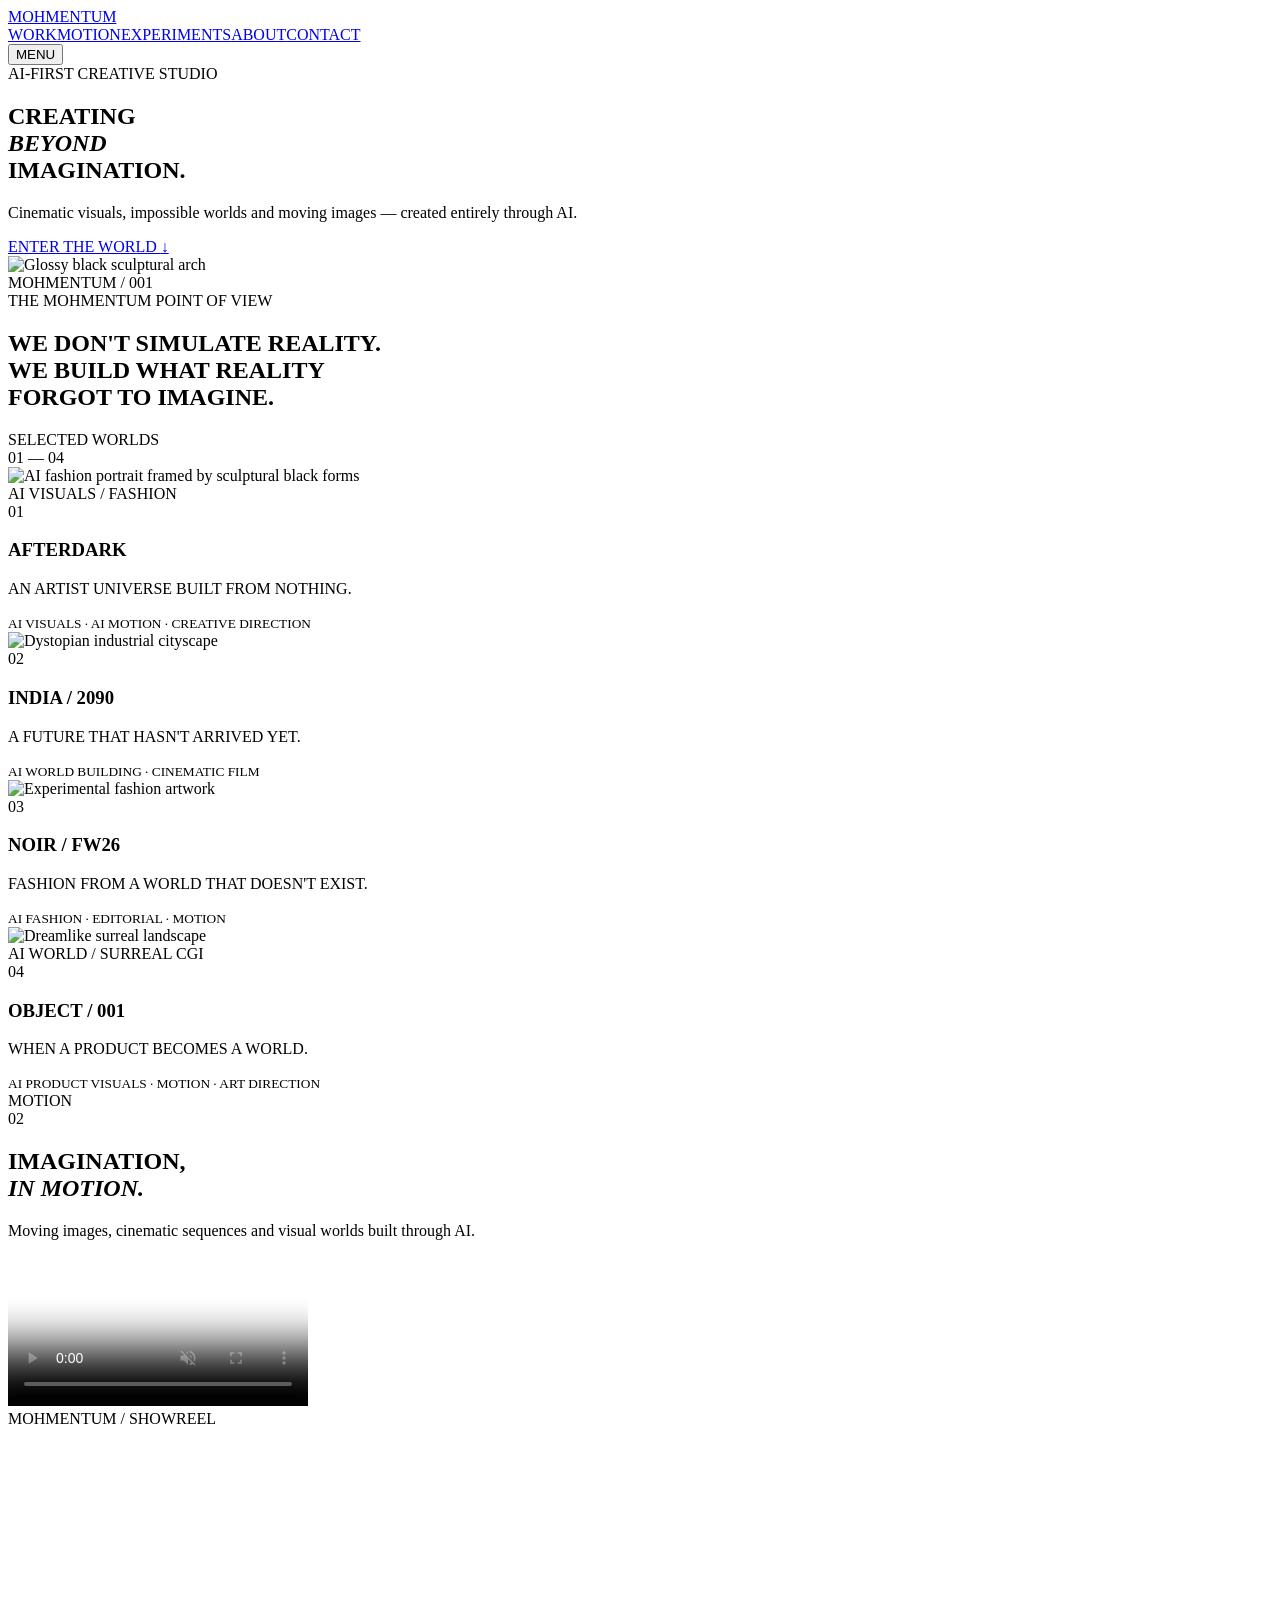
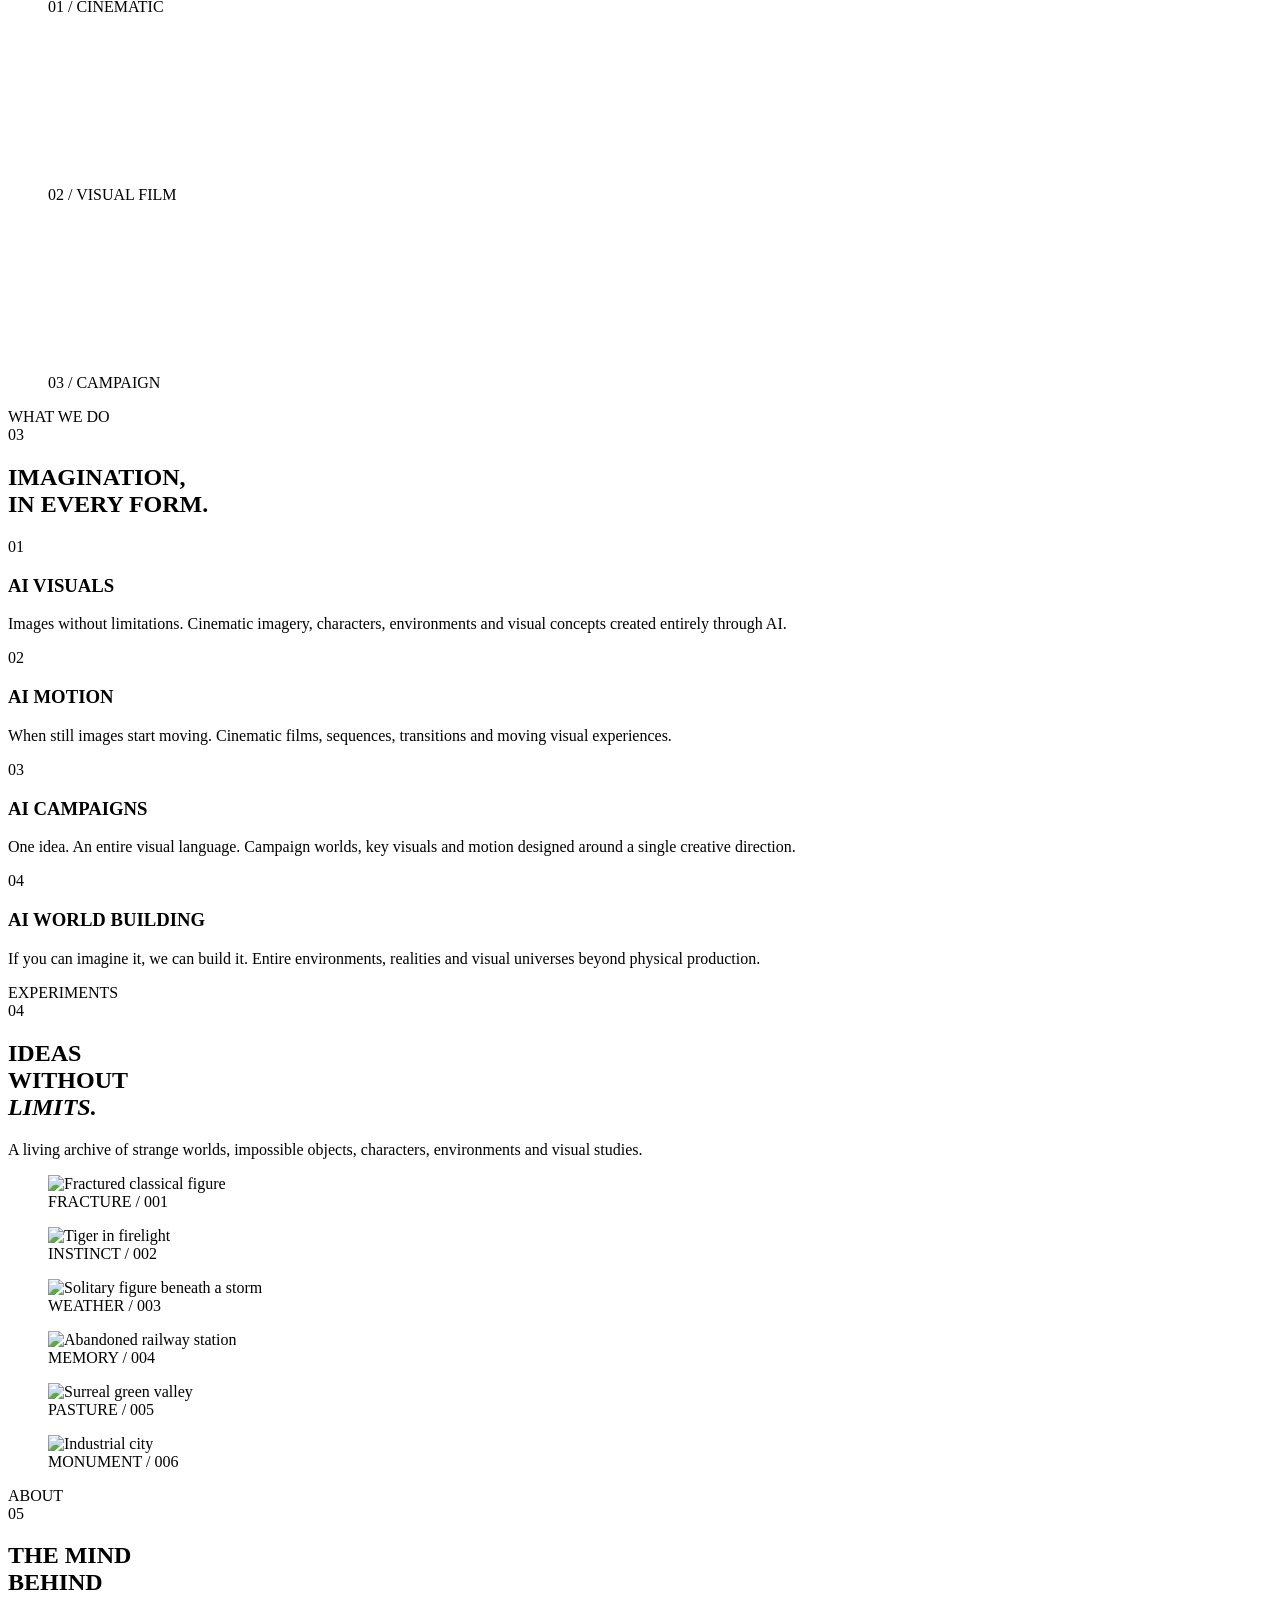
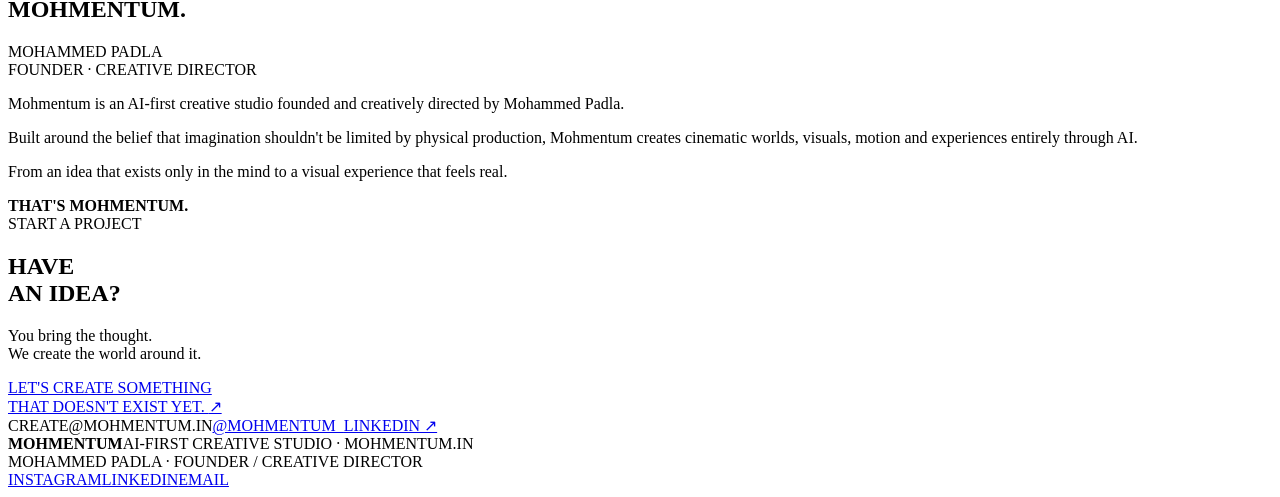
==== index.html @ 9235893b "Add files via upload" ====
<!doctype html><html lang="en"><head><meta charset="utf-8"><meta name="viewport" content="width=device-width,initial-scale=1"><meta name="description" content="MOHMENTUM — AI-first creative studio founded and creatively directed by Mohammed Padla. Creating beyond imagination through AI visuals, motion and creative direction."><meta name="theme-color" content="#070707"><meta property="og:title" content="MOHMENTUM — Creating Beyond Imagination"><meta property="og:description" content="AI visuals, AI motion and creative direction by Mohammed Padla."><meta property="og:type" content="website"><meta property="og:url" content="https://mohmentum.in/"><title>MOHMENTUM — Creating Beyond Imagination</title><link rel="stylesheet" href="assets/styles.css"></head><body>
<div class="grain"></div><header class="header"><a class="logo" href="#top">MOHMENTUM</a><nav><a href="#work">WORK</a><a href="#motion">MOTION</a><a href="#experiments">EXPERIMENTS</a><a href="#about">ABOUT</a><a href="#contact">CONTACT</a></nav><button class="menu">MENU</button></header>
<main id="top">
<section class="hero"><div class="hero-copy"><div class="eyebrow">AI-FIRST CREATIVE STUDIO</div><h1>CREATING<br><em>BEYOND</em><br>IMAGINATION.</h1><p>Cinematic visuals, impossible worlds and moving images — created entirely through AI.</p><a class="enter" href="#work">ENTER THE WORLD <span>↓</span></a></div><div class="hero-art"><img src="assets/images/hero-arch.webp" alt="Glossy black sculptural arch"><div class="hero-caption">MOHMENTUM / 001</div></div></section>
<section class="section manifesto"><div class="rule"></div><div class="eyebrow">THE MOHMENTUM POINT OF VIEW</div><h2>WE DON'T SIMULATE REALITY.<br>WE BUILD WHAT REALITY<br>FORGOT TO IMAGINE.</h2></section>
<section class="section" id="work"><div class="section-top"><div class="eyebrow">SELECTED WORLDS</div><div>01 — 04</div></div>
<article class="feature"><div class="feature-media"><img src="assets/images/afterdark-model.webp" alt="AI fashion portrait framed by sculptural black forms" loading="lazy"><div class="media-tag">AI VISUALS / FASHION</div></div><div class="meta"><div class="number">01</div><div><h3>AFTERDARK</h3><p>AN ARTIST UNIVERSE BUILT FROM NOTHING.</p><small>AI VISUALS · AI MOTION · CREATIVE DIRECTION</small></div></div></article>
<article class="split"><div class="split-media tall"><img src="assets/images/india-industrial.webp" alt="Dystopian industrial cityscape" loading="lazy"></div><div class="split-copy"><div class="number">02</div><h3>INDIA / 2090</h3><p>A FUTURE THAT HASN'T ARRIVED YET.</p><small>AI WORLD BUILDING · CINEMATIC FILM</small></div></article>
<article class="split flip"><div class="split-media"><img src="assets/images/noir-fashion.webp" alt="Experimental fashion artwork" loading="lazy"></div><div class="split-copy"><div class="number">03</div><h3>NOIR / FW26</h3><p>FASHION FROM A WORLD THAT DOESN'T EXIST.</p><small>AI FASHION · EDITORIAL · MOTION</small></div></article>
<article class="feature compact"><div class="feature-media"><img src="assets/images/desert-pink.webp" alt="Dreamlike surreal landscape" loading="lazy"><div class="media-tag">AI WORLD / SURREAL CGI</div></div><div class="meta"><div class="number">04</div><div><h3>OBJECT / 001</h3><p>WHEN A PRODUCT BECOMES A WORLD.</p><small>AI PRODUCT VISUALS · MOTION · ART DIRECTION</small></div></div></article></section>
<section class="section motion" id="motion"><div class="section-top"><div class="eyebrow">MOTION</div><div>02</div></div><div class="motion-head"><h2>IMAGINATION,<br><em>IN MOTION.</em></h2><p>Moving images, cinematic sequences and visual worlds built through AI.</p></div><div class="reel"><video controls muted playsinline poster="assets/images/afterdark-eye.webp"><source src="assets/videos/showreel.mp4" type="video/mp4"></video><div class="reel-label">MOHMENTUM / SHOWREEL</div></div><div class="motion-grid"><figure><video muted loop playsinline autoplay preload="metadata"><source src="assets/videos/motion-01.mp4" type="video/mp4"></video><figcaption>01 / CINEMATIC</figcaption></figure><figure><video muted loop playsinline autoplay preload="metadata"><source src="assets/videos/motion-02.mp4" type="video/mp4"></video><figcaption>02 / VISUAL FILM</figcaption></figure><figure class="wide"><video muted loop playsinline autoplay preload="metadata"><source src="assets/videos/motion-03.mp4" type="video/mp4"></video><figcaption>03 / CAMPAIGN</figcaption></figure></div></section>
<section class="section services"><div class="section-top"><div class="eyebrow">WHAT WE DO</div><div>03</div></div><h2>IMAGINATION,<br>IN EVERY FORM.</h2><div class="service-list"><div class="service"><span>01</span><h3>AI VISUALS</h3><p>Images without limitations. Cinematic imagery, characters, environments and visual concepts created entirely through AI.</p></div><div class="service"><span>02</span><h3>AI MOTION</h3><p>When still images start moving. Cinematic films, sequences, transitions and moving visual experiences.</p></div><div class="service"><span>03</span><h3>AI CAMPAIGNS</h3><p>One idea. An entire visual language. Campaign worlds, key visuals and motion designed around a single creative direction.</p></div><div class="service"><span>04</span><h3>AI WORLD BUILDING</h3><p>If you can imagine it, we can build it. Entire environments, realities and visual universes beyond physical production.</p></div></div></section>
<section class="section experiments" id="experiments"><div class="section-top"><div class="eyebrow">EXPERIMENTS</div><div>04</div></div><div class="exp-head"><h2>IDEAS<br>WITHOUT<br><em>LIMITS.</em></h2><p>A living archive of strange worlds, impossible objects, characters, environments and visual studies.</p></div><div class="exp-grid"><figure><img src="assets/images/fracture.webp" alt="Fractured classical figure" loading="lazy"><figcaption>FRACTURE / 001</figcaption></figure><figure><img src="assets/images/tiger-fire.webp" alt="Tiger in firelight" loading="lazy"><figcaption>INSTINCT / 002</figcaption></figure><figure><img src="assets/images/storm.webp" alt="Solitary figure beneath a storm" loading="lazy"><figcaption>WEATHER / 003</figcaption></figure><figure><img src="assets/images/india-station.webp" alt="Abandoned railway station" loading="lazy"><figcaption>MEMORY / 004</figcaption></figure><figure><img src="assets/images/desert-valley.webp" alt="Surreal green valley" loading="lazy"><figcaption>PASTURE / 005</figcaption></figure><figure><img src="assets/images/india-city.webp" alt="Industrial city" loading="lazy"><figcaption>MONUMENT / 006</figcaption></figure></div></section>

<section class="section about" id="about"><div class="section-top"><div class="eyebrow">ABOUT</div><div>05</div></div><div class="about-grid"><h2>THE MIND<br>BEHIND<br>MOHMENTUM.</h2><div><div class="person">MOHAMMED PADLA<br><span>FOUNDER · CREATIVE DIRECTOR</span></div><p>Mohmentum is an AI-first creative studio founded and creatively directed by Mohammed Padla.</p><p>Built around the belief that imagination shouldn't be limited by physical production, Mohmentum creates cinematic worlds, visuals, motion and experiences entirely through AI.</p><p>From an idea that exists only in the mind to a visual experience that feels real.</p><strong>THAT'S MOHMENTUM.</strong></div></div></section>
<section class="contact" id="contact"><div class="eyebrow">START A PROJECT</div><h2>HAVE<br>AN IDEA?</h2><p>You bring the thought.<br>We create the world around it.</p><a href="mailto:create@mohmentum.in">LET'S CREATE SOMETHING<br>THAT DOESN'T EXIST YET. <span>↗</span></a><div class="contact-direct"><span>CREATE@MOHMENTUM.IN</span><a href="https://www.instagram.com/mohmentum_/" target="_blank" rel="noopener noreferrer">@MOHMENTUM_</a><a href="https://www.linkedin.com/in/mohammed-padla-38870a322/" target="_blank" rel="noopener noreferrer">LINKEDIN ↗</a></div></section>
</main><footer><div><b>MOHMENTUM</b><span>AI-FIRST CREATIVE STUDIO · MOHMENTUM.IN</span></div><div><span>MOHAMMED PADLA · FOUNDER / CREATIVE DIRECTOR</span></div><div class="links"><a href="https://www.instagram.com/mohmentum_/" target="_blank" rel="noopener noreferrer">INSTAGRAM</a><a href="https://www.linkedin.com/in/mohammed-padla-38870a322/" target="_blank" rel="noopener noreferrer">LINKEDIN</a><a href="mailto:create@mohmentum.in">EMAIL</a></div></footer><script src="assets/script.js"></script></body></html>
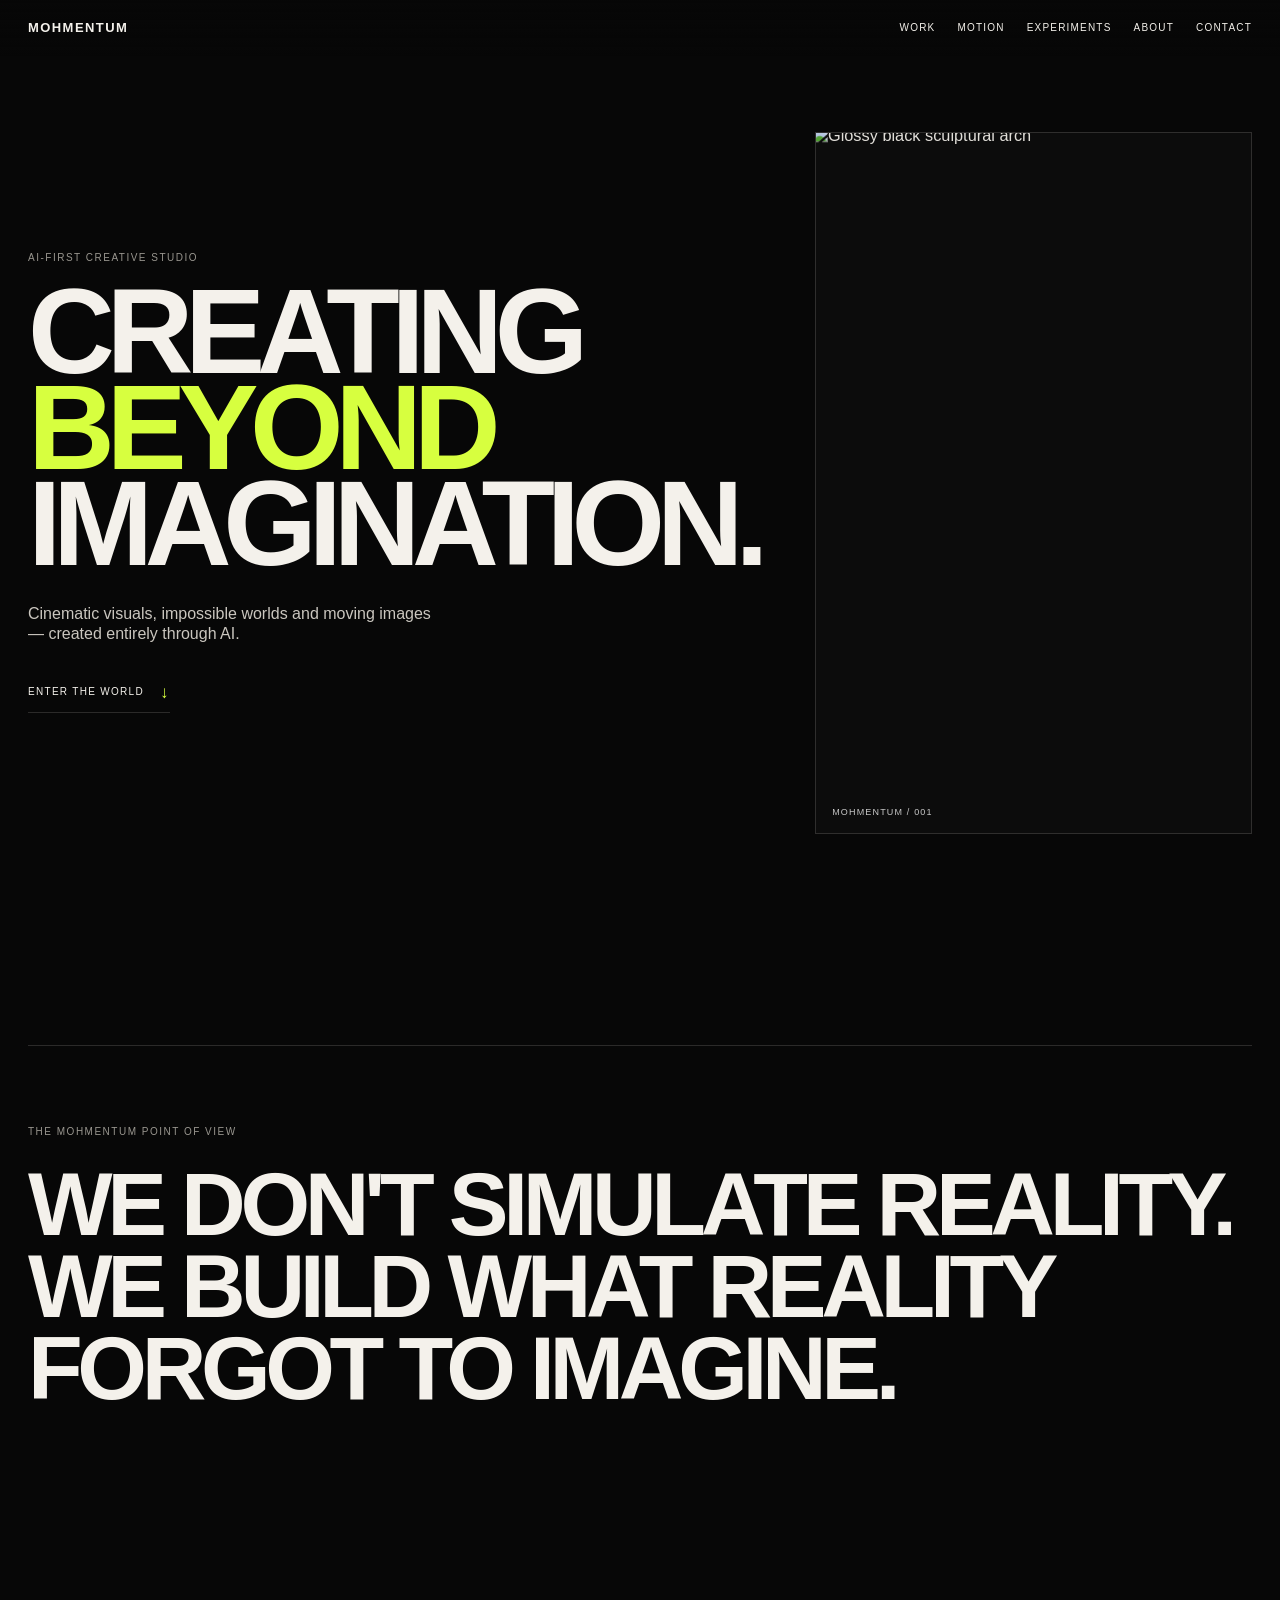
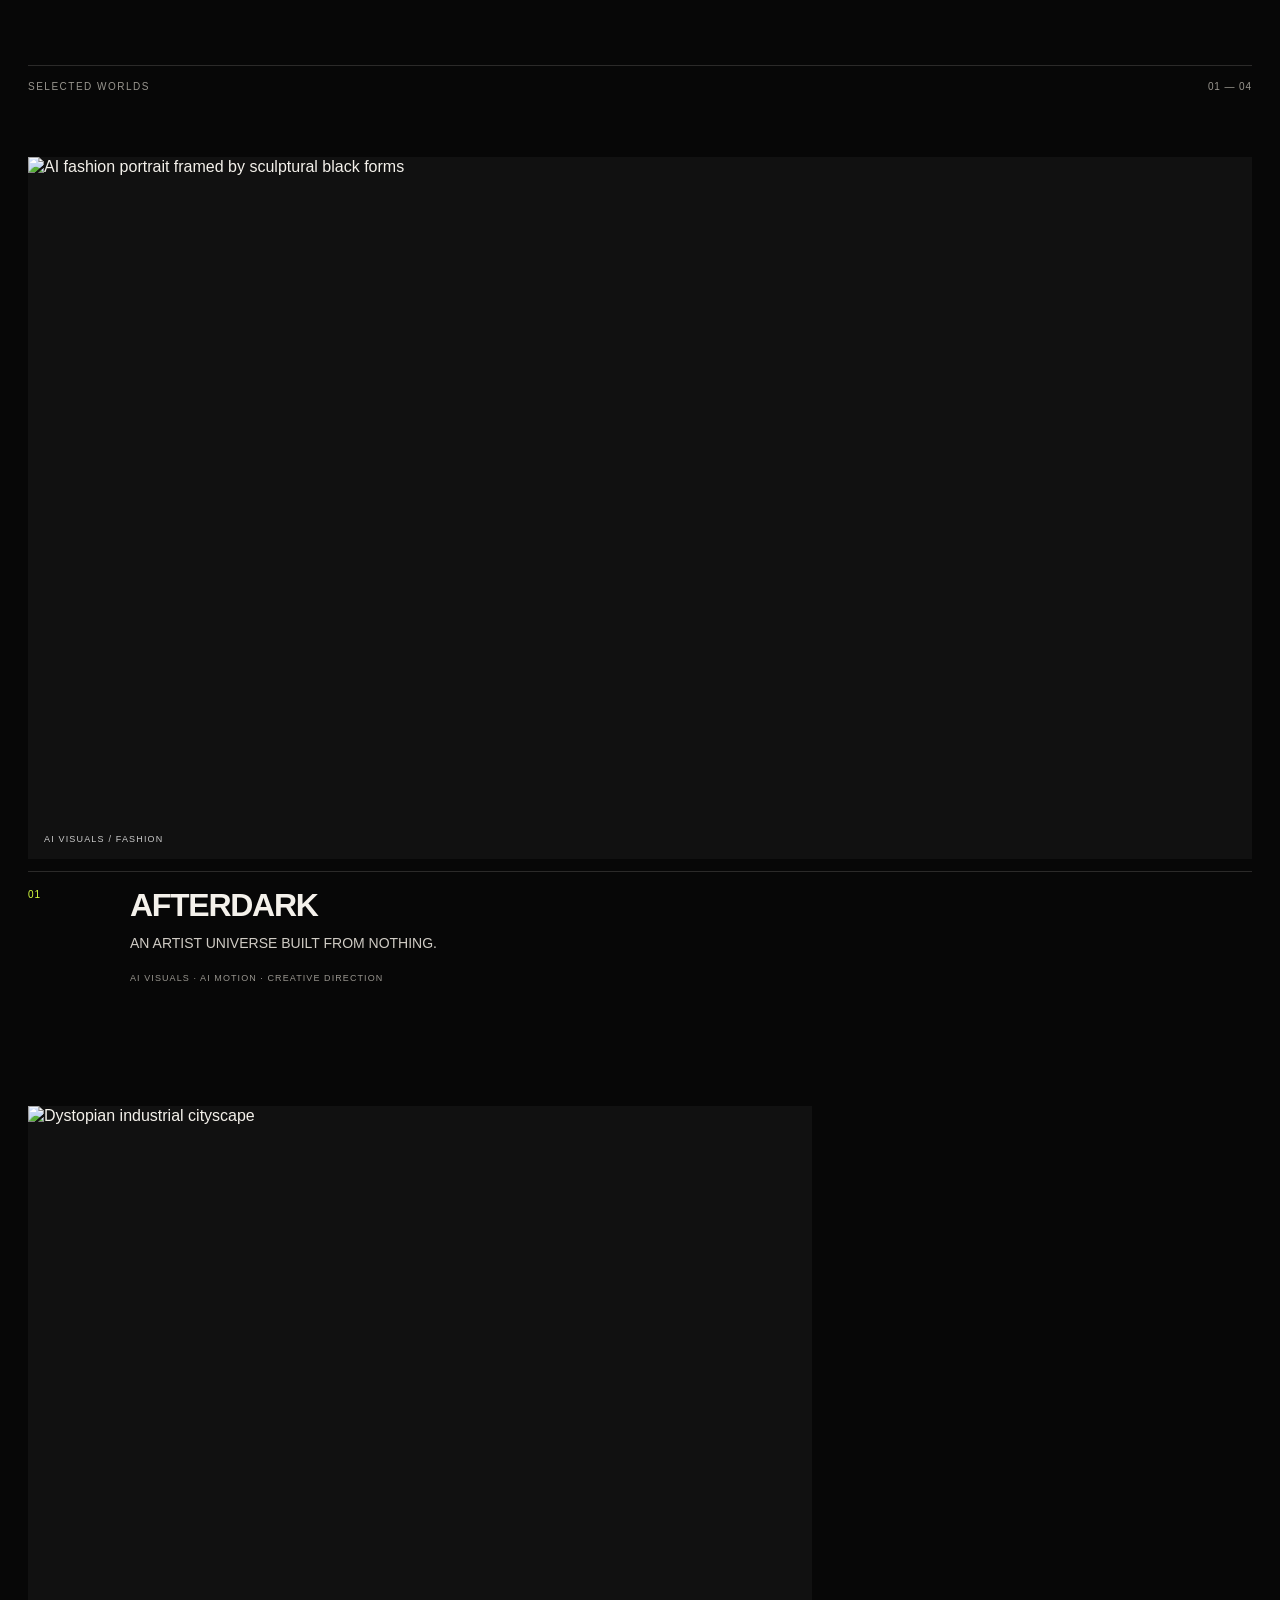
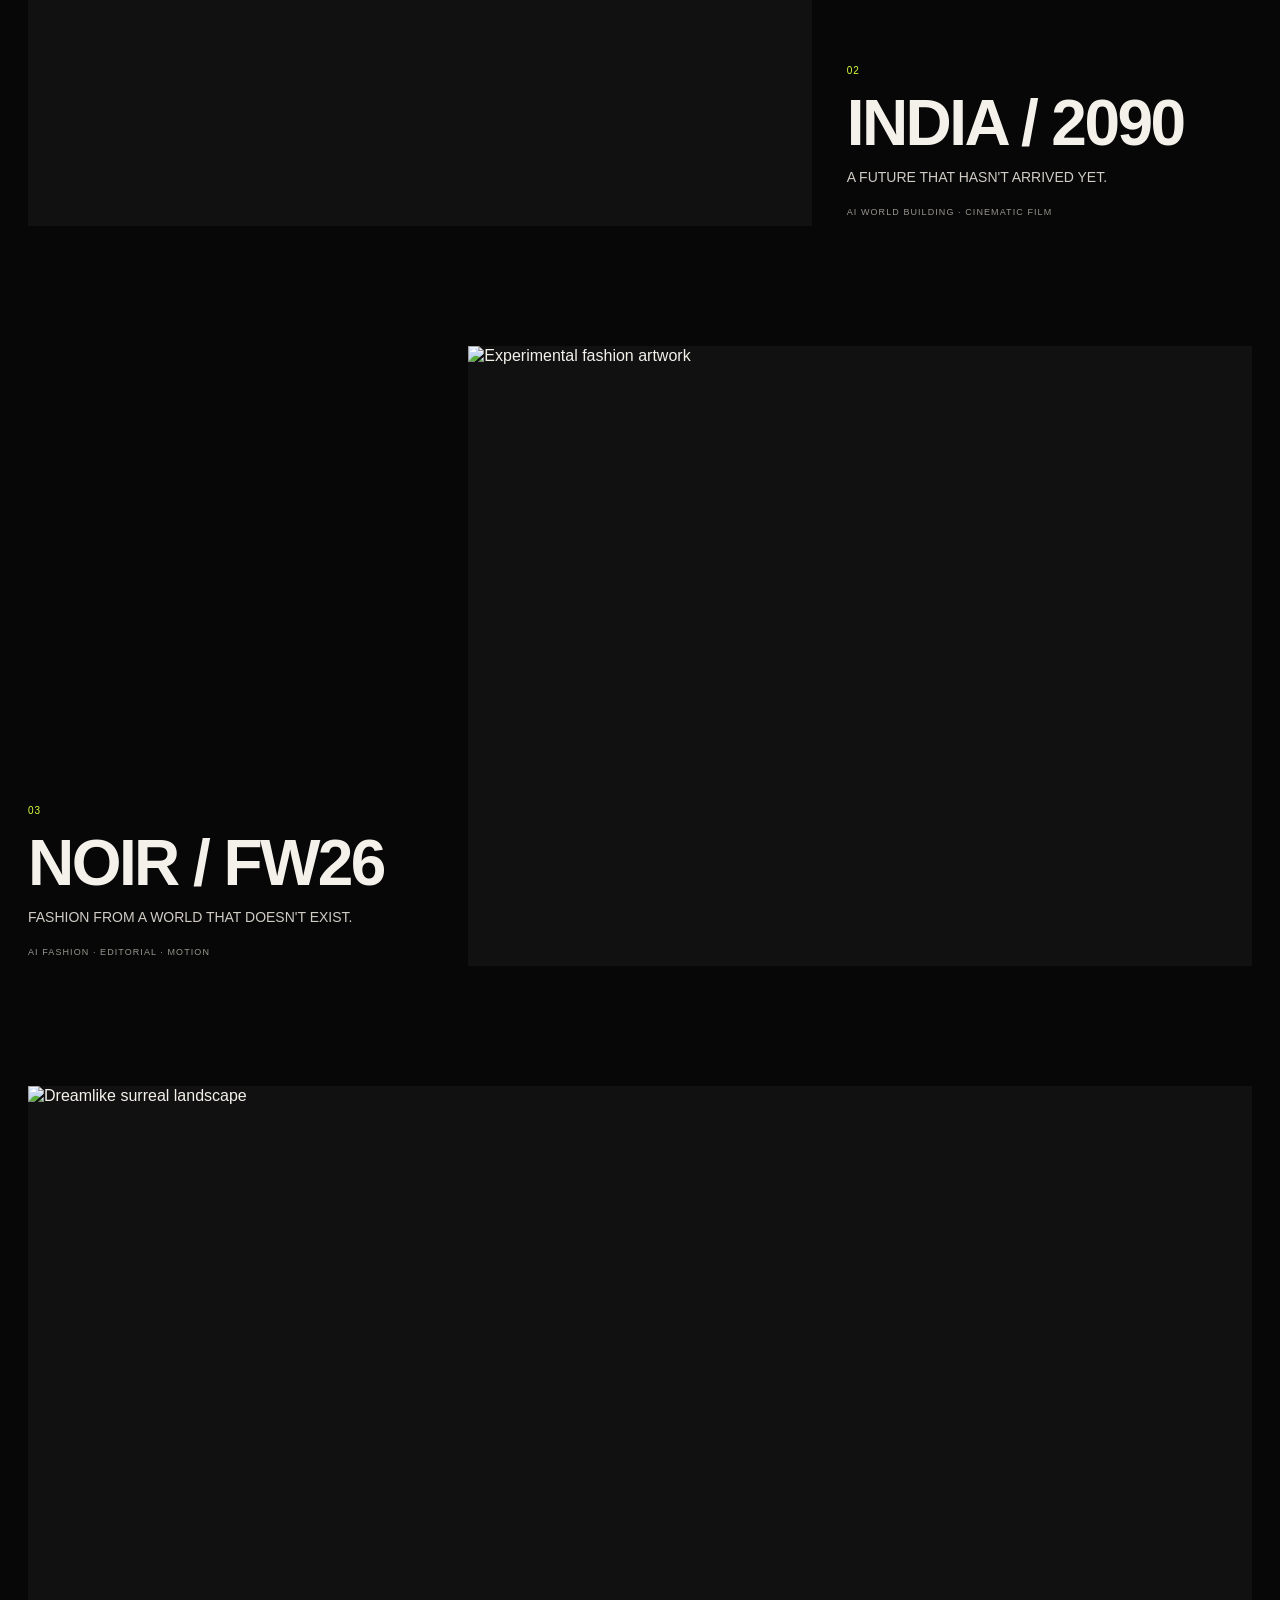
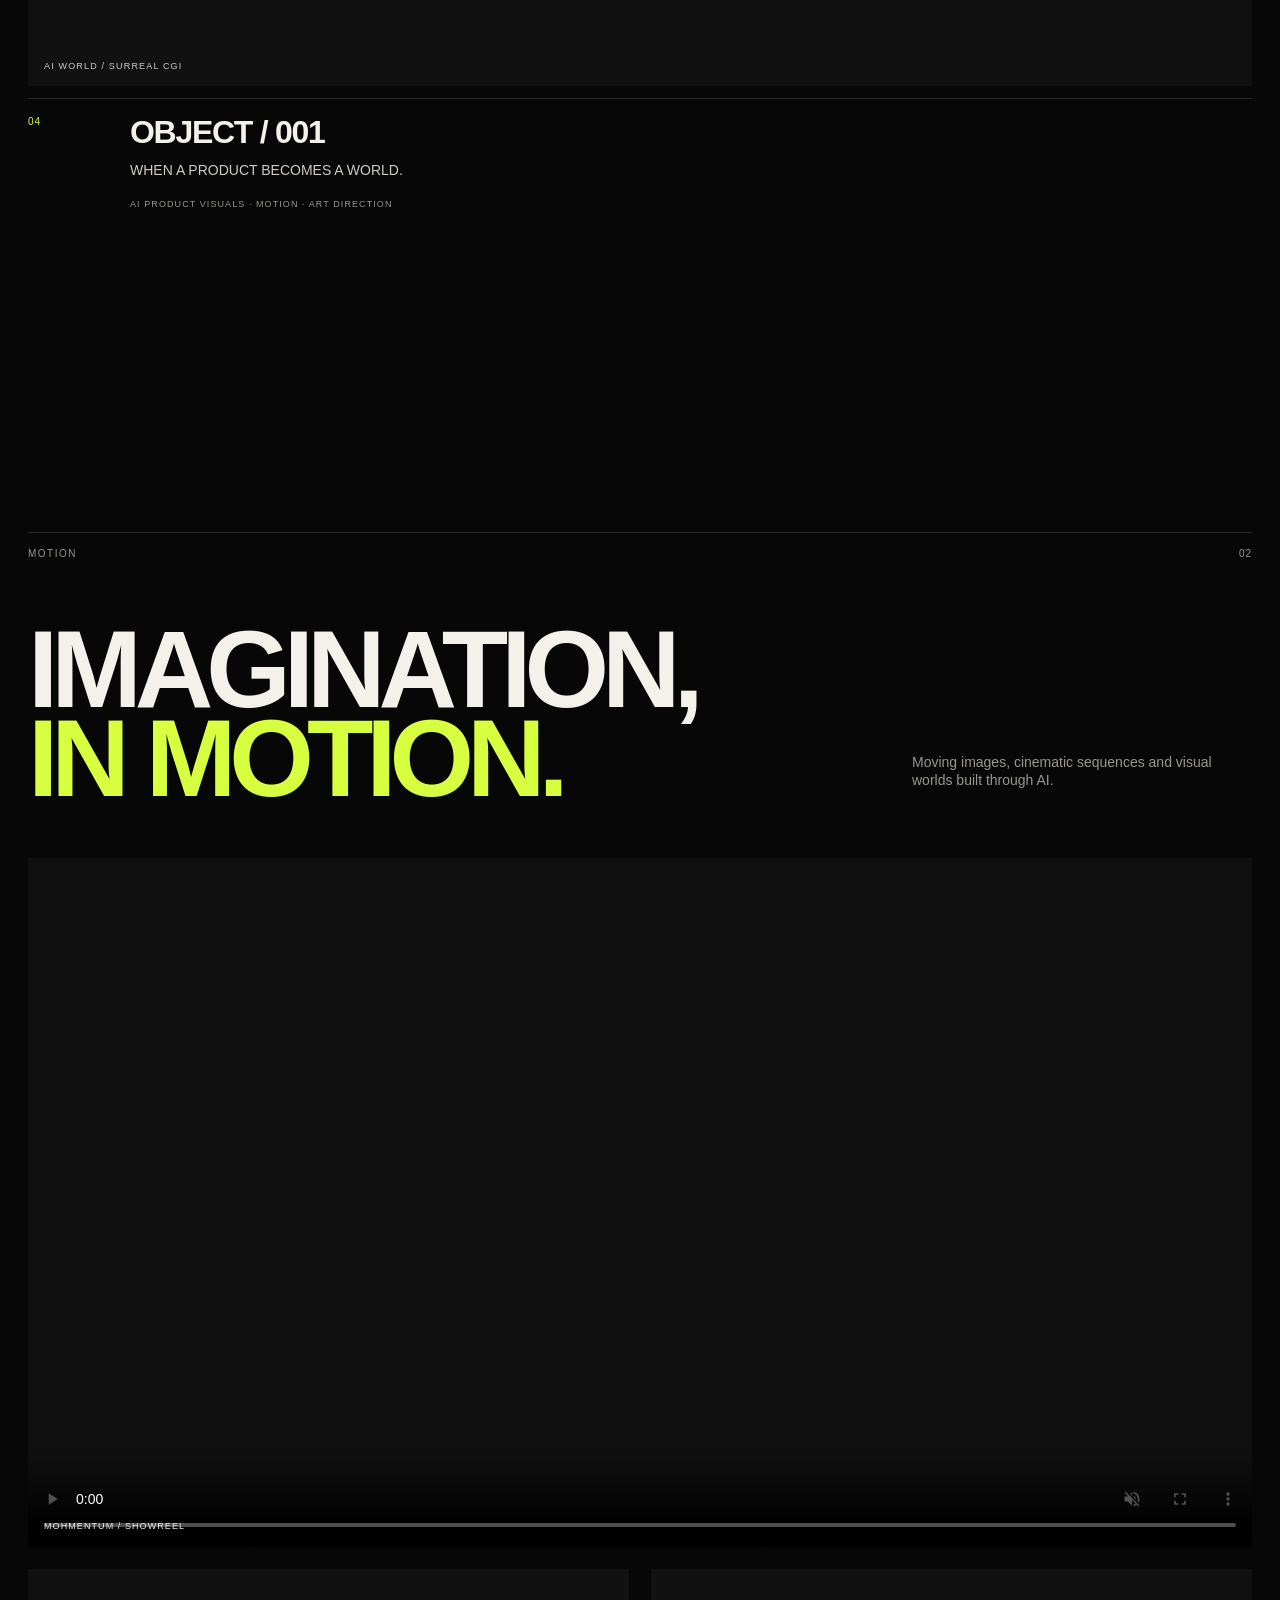
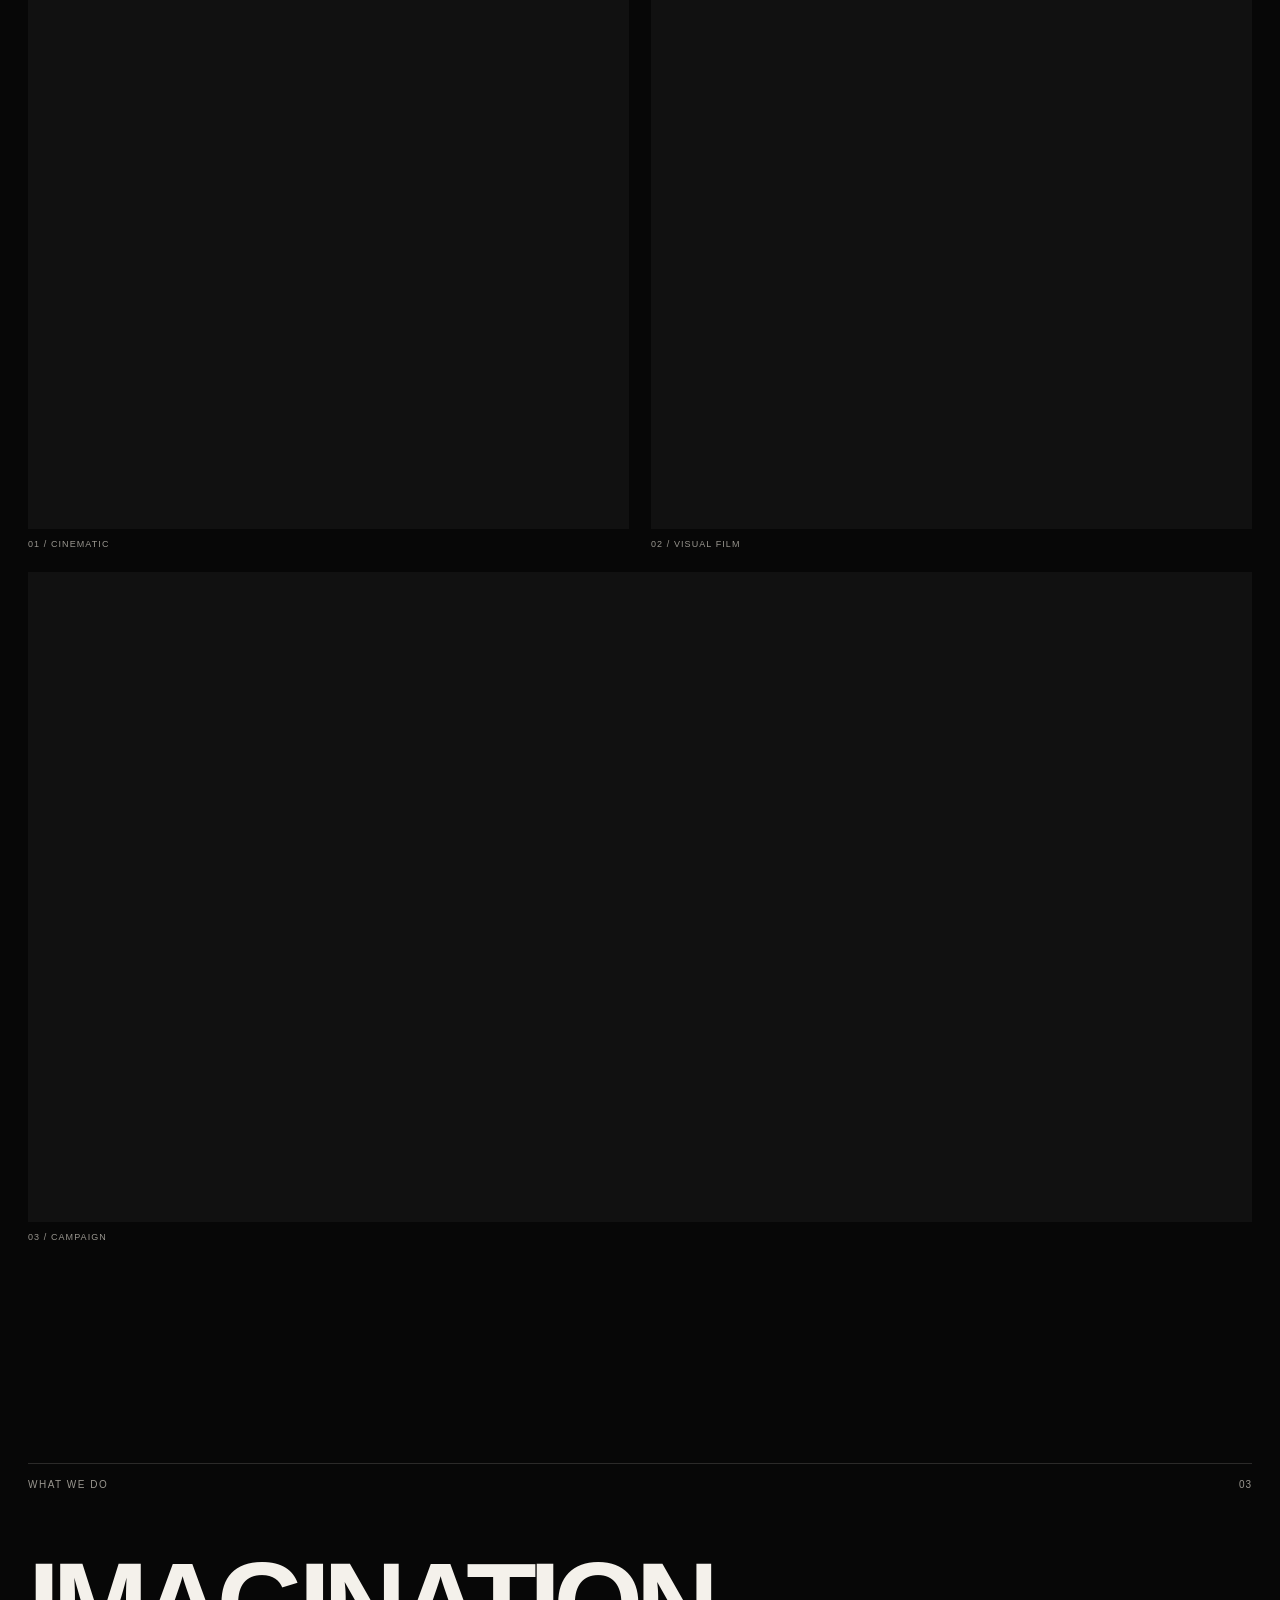
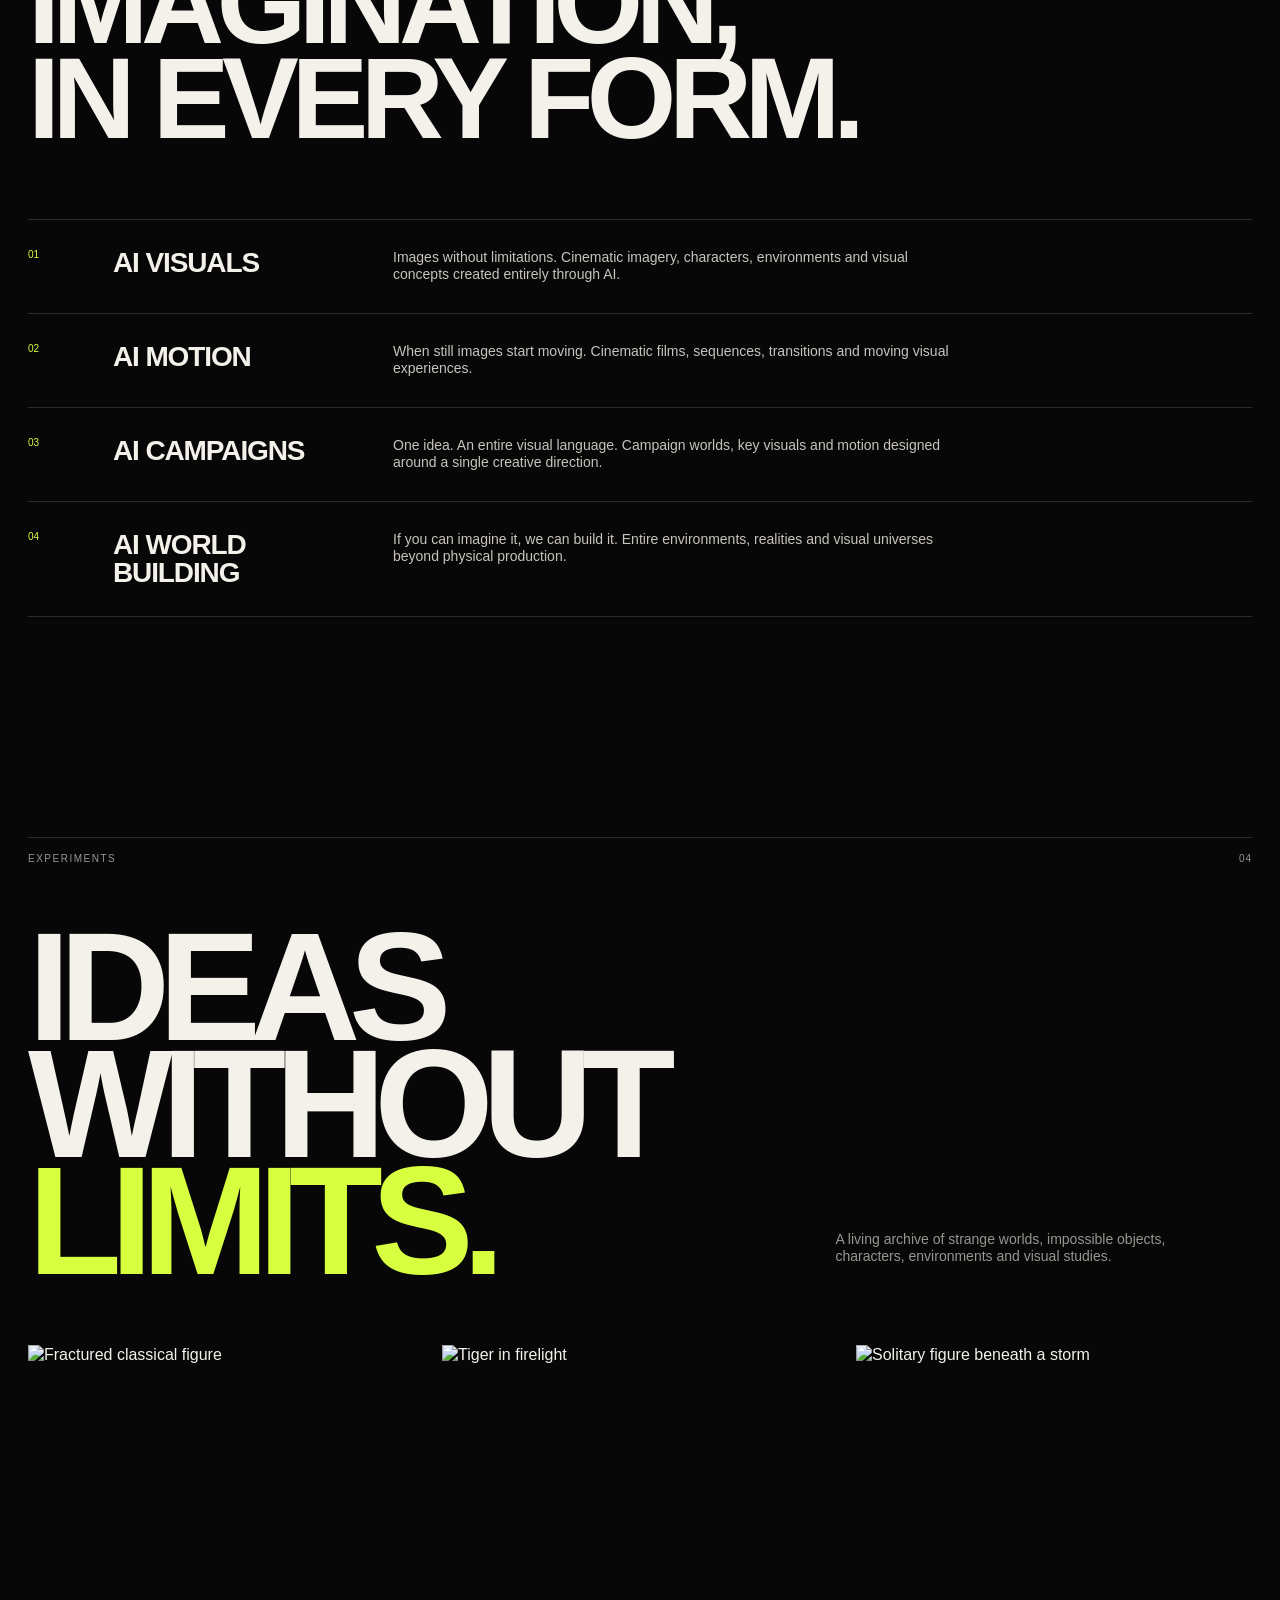
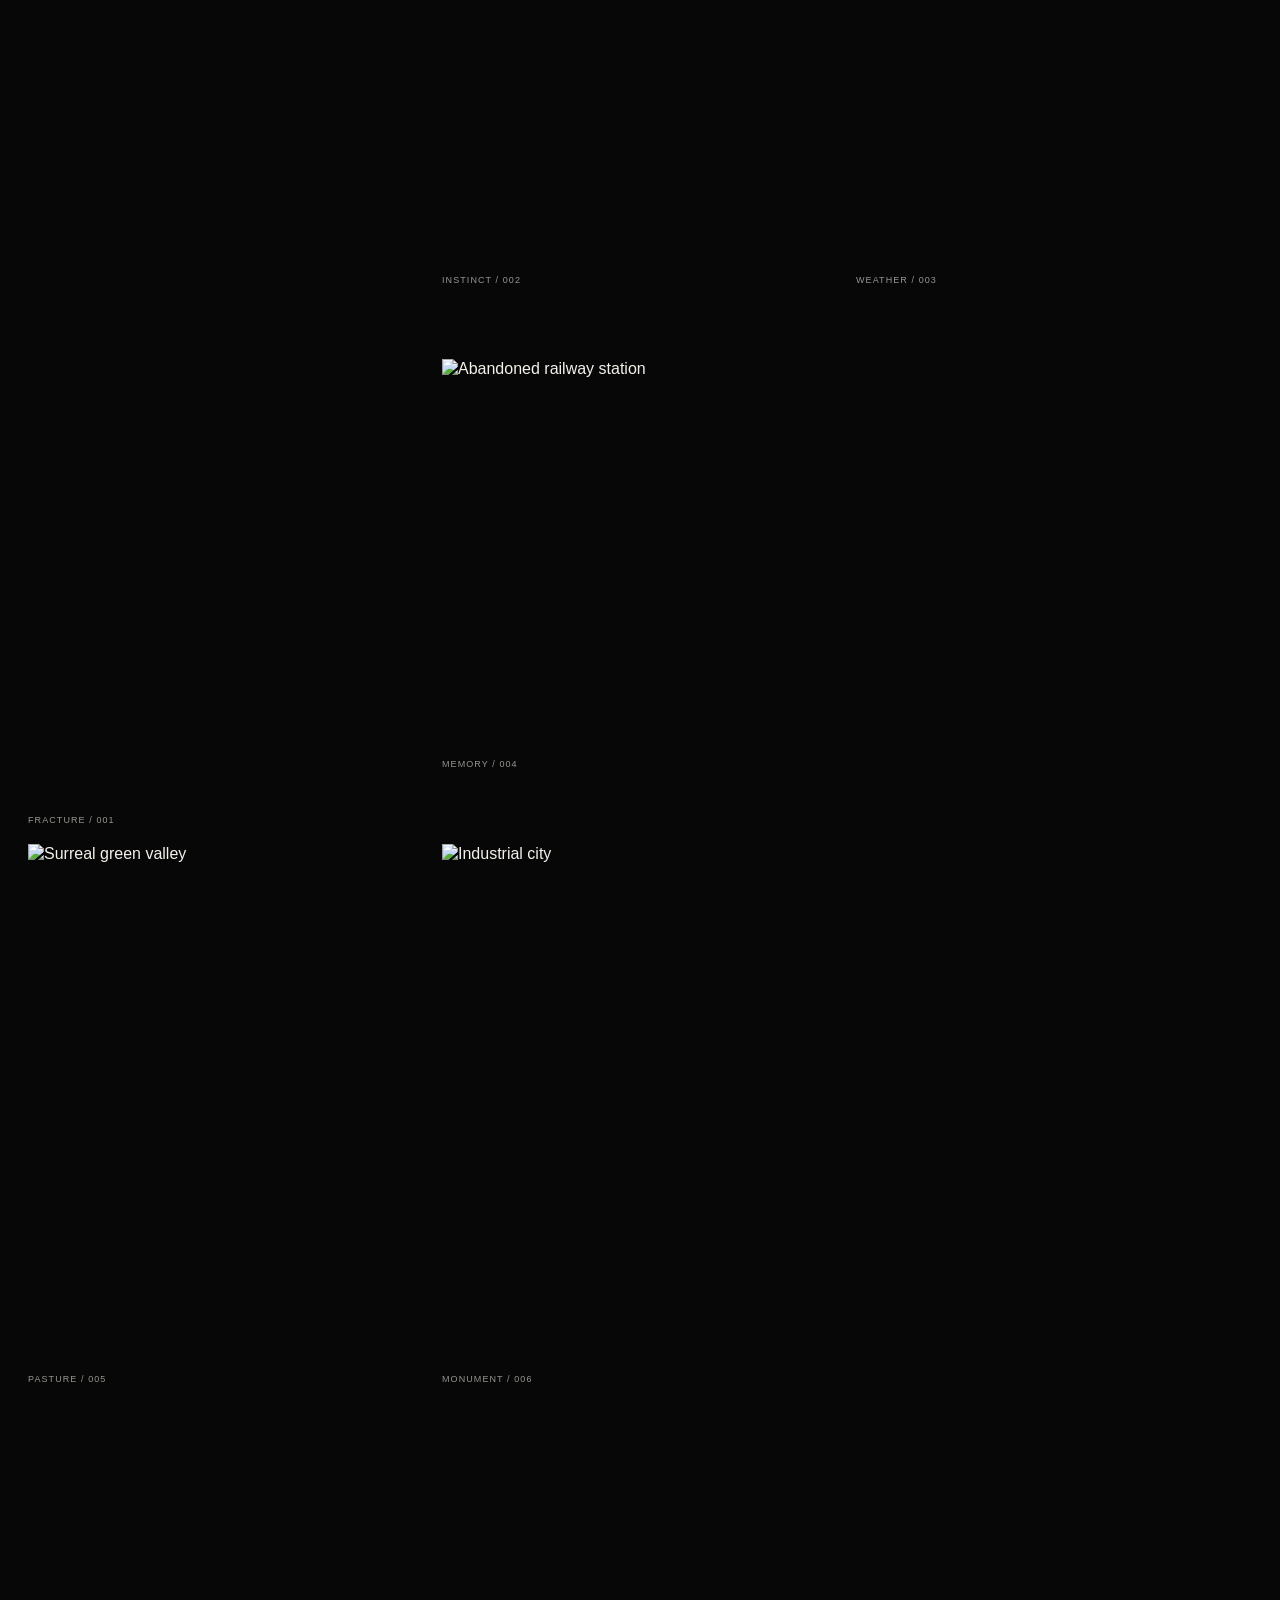
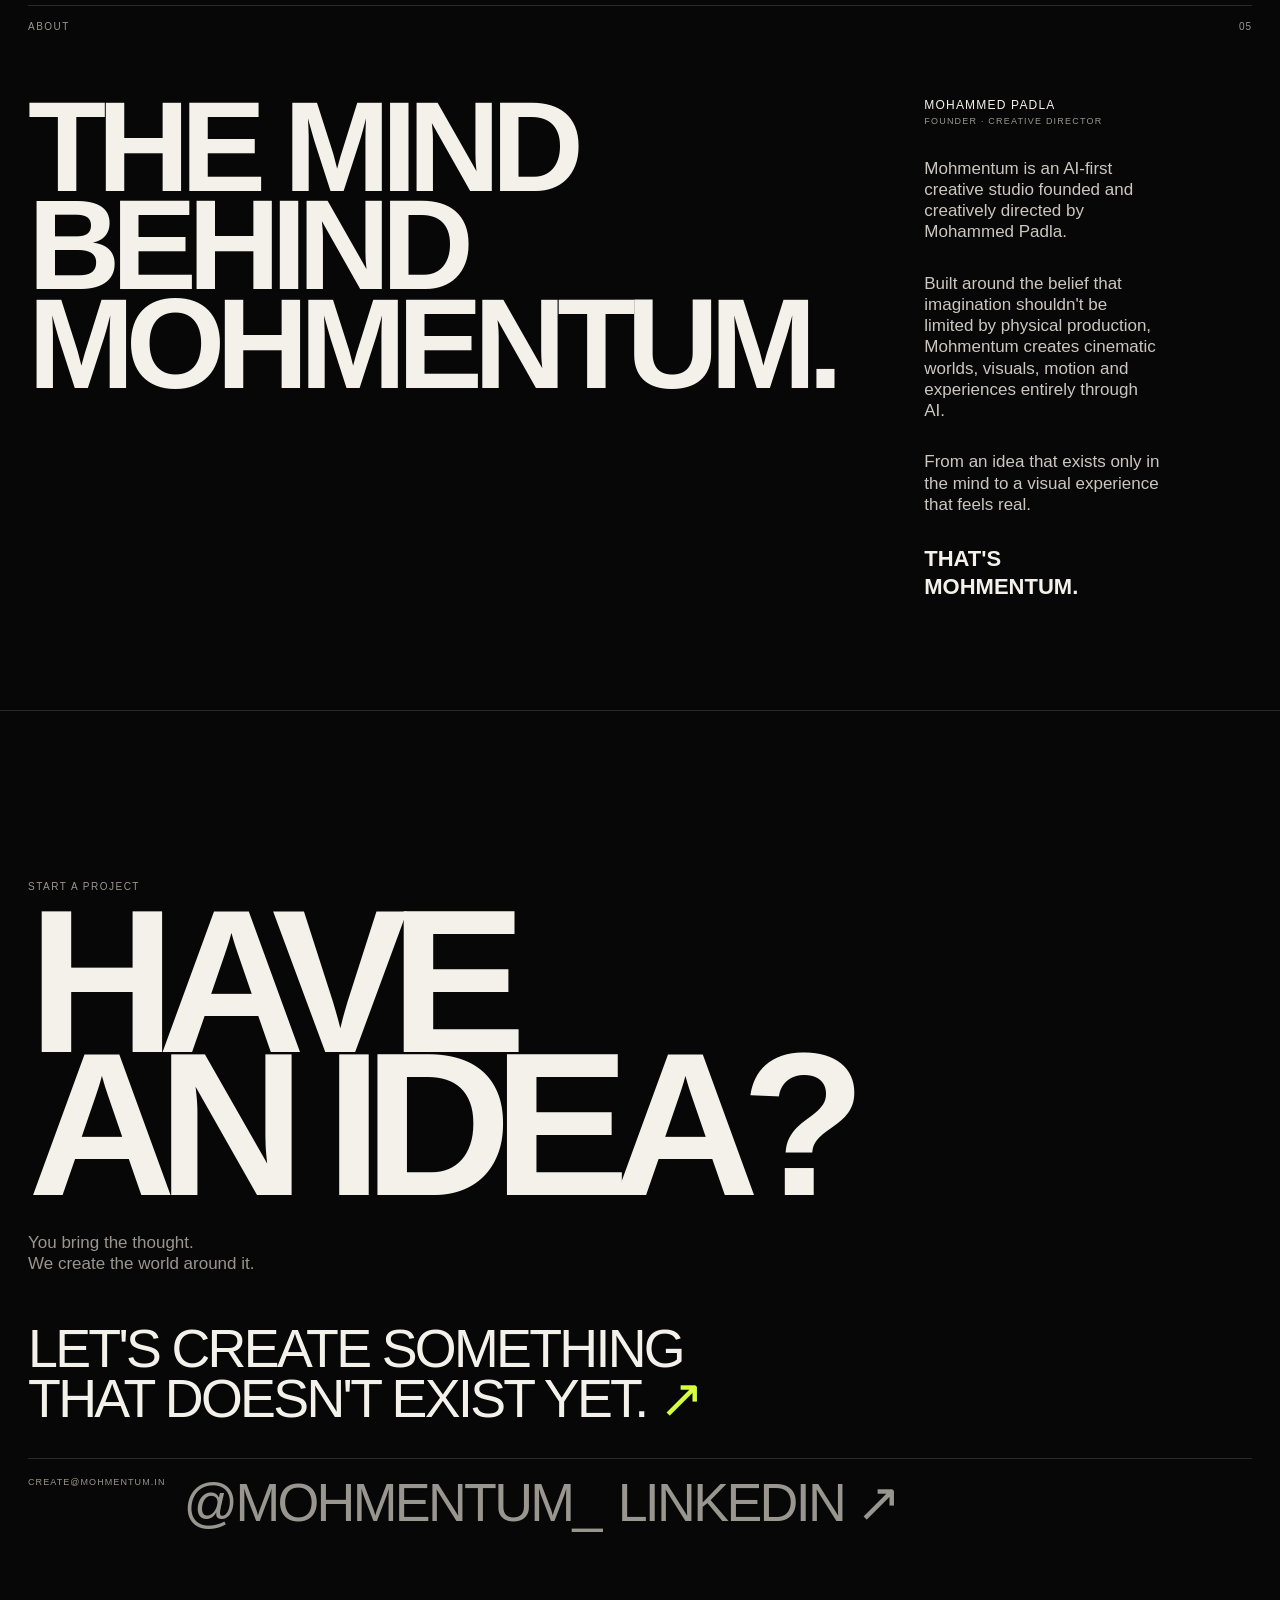
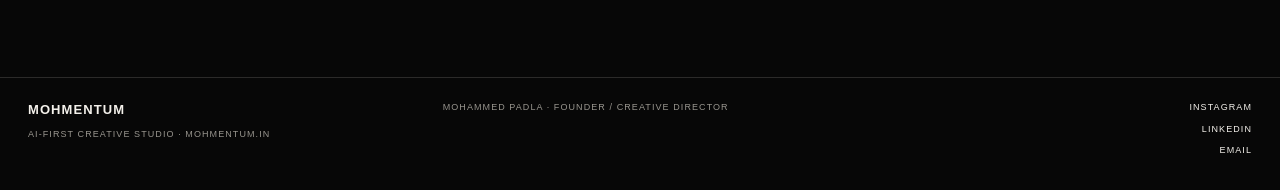
==== commit 2837fe1e: "Add files via upload" ====
--- a/index.html
+++ b/index.html
@@ -1,17 +1,17 @@
-<!doctype html><html lang="en"><head><meta charset="utf-8"><meta name="viewport" content="width=device-width,initial-scale=1"><meta name="description" content="MOHMENTUM — AI-first creative studio founded and creatively directed by Mohammed Padla. Creating beyond imagination through AI visuals, motion and creative direction."><meta name="theme-color" content="#070707"><meta property="og:title" content="MOHMENTUM — Creating Beyond Imagination"><meta property="og:description" content="AI visuals, AI motion and creative direction by Mohammed Padla."><meta property="og:type" content="website"><meta property="og:url" content="https://mohmentum.in/"><title>MOHMENTUM — Creating Beyond Imagination</title><link rel="stylesheet" href="assets/styles.css"></head><body>
+<!doctype html><html lang="en"><head><meta charset="utf-8"><meta name="viewport" content="width=device-width,initial-scale=1"><meta name="description" content="MOHMENTUM — AI-first creative studio founded and creatively directed by Mohammed Padla. Creating beyond imagination through AI visuals, motion and creative direction."><meta name="theme-color" content="#070707"><meta property="og:title" content="MOHMENTUM — Creating Beyond Imagination"><meta property="og:description" content="AI visuals, AI motion and creative direction by Mohammed Padla."><meta property="og:type" content="website"><meta property="og:url" content="https://mohmentum.in/"><title>MOHMENTUM — Creating Beyond Imagination</title><link rel="stylesheet" href="styles.css"></head><body>
 <div class="grain"></div><header class="header"><a class="logo" href="#top">MOHMENTUM</a><nav><a href="#work">WORK</a><a href="#motion">MOTION</a><a href="#experiments">EXPERIMENTS</a><a href="#about">ABOUT</a><a href="#contact">CONTACT</a></nav><button class="menu">MENU</button></header>
 <main id="top">
-<section class="hero"><div class="hero-copy"><div class="eyebrow">AI-FIRST CREATIVE STUDIO</div><h1>CREATING<br><em>BEYOND</em><br>IMAGINATION.</h1><p>Cinematic visuals, impossible worlds and moving images — created entirely through AI.</p><a class="enter" href="#work">ENTER THE WORLD <span>↓</span></a></div><div class="hero-art"><img src="assets/images/hero-arch.webp" alt="Glossy black sculptural arch"><div class="hero-caption">MOHMENTUM / 001</div></div></section>
+<section class="hero"><div class="hero-copy"><div class="eyebrow">AI-FIRST CREATIVE STUDIO</div><h1>CREATING<br><em>BEYOND</em><br>IMAGINATION.</h1><p>Cinematic visuals, impossible worlds and moving images — created entirely through AI.</p><a class="enter" href="#work">ENTER THE WORLD <span>↓</span></a></div><div class="hero-art"><img src="images/hero-arch.webp" alt="Glossy black sculptural arch"><div class="hero-caption">MOHMENTUM / 001</div></div></section>
 <section class="section manifesto"><div class="rule"></div><div class="eyebrow">THE MOHMENTUM POINT OF VIEW</div><h2>WE DON'T SIMULATE REALITY.<br>WE BUILD WHAT REALITY<br>FORGOT TO IMAGINE.</h2></section>
 <section class="section" id="work"><div class="section-top"><div class="eyebrow">SELECTED WORLDS</div><div>01 — 04</div></div>
-<article class="feature"><div class="feature-media"><img src="assets/images/afterdark-model.webp" alt="AI fashion portrait framed by sculptural black forms" loading="lazy"><div class="media-tag">AI VISUALS / FASHION</div></div><div class="meta"><div class="number">01</div><div><h3>AFTERDARK</h3><p>AN ARTIST UNIVERSE BUILT FROM NOTHING.</p><small>AI VISUALS · AI MOTION · CREATIVE DIRECTION</small></div></div></article>
-<article class="split"><div class="split-media tall"><img src="assets/images/india-industrial.webp" alt="Dystopian industrial cityscape" loading="lazy"></div><div class="split-copy"><div class="number">02</div><h3>INDIA / 2090</h3><p>A FUTURE THAT HASN'T ARRIVED YET.</p><small>AI WORLD BUILDING · CINEMATIC FILM</small></div></article>
-<article class="split flip"><div class="split-media"><img src="assets/images/noir-fashion.webp" alt="Experimental fashion artwork" loading="lazy"></div><div class="split-copy"><div class="number">03</div><h3>NOIR / FW26</h3><p>FASHION FROM A WORLD THAT DOESN'T EXIST.</p><small>AI FASHION · EDITORIAL · MOTION</small></div></article>
-<article class="feature compact"><div class="feature-media"><img src="assets/images/desert-pink.webp" alt="Dreamlike surreal landscape" loading="lazy"><div class="media-tag">AI WORLD / SURREAL CGI</div></div><div class="meta"><div class="number">04</div><div><h3>OBJECT / 001</h3><p>WHEN A PRODUCT BECOMES A WORLD.</p><small>AI PRODUCT VISUALS · MOTION · ART DIRECTION</small></div></div></article></section>
-<section class="section motion" id="motion"><div class="section-top"><div class="eyebrow">MOTION</div><div>02</div></div><div class="motion-head"><h2>IMAGINATION,<br><em>IN MOTION.</em></h2><p>Moving images, cinematic sequences and visual worlds built through AI.</p></div><div class="reel"><video controls muted playsinline poster="assets/images/afterdark-eye.webp"><source src="assets/videos/showreel.mp4" type="video/mp4"></video><div class="reel-label">MOHMENTUM / SHOWREEL</div></div><div class="motion-grid"><figure><video muted loop playsinline autoplay preload="metadata"><source src="assets/videos/motion-01.mp4" type="video/mp4"></video><figcaption>01 / CINEMATIC</figcaption></figure><figure><video muted loop playsinline autoplay preload="metadata"><source src="assets/videos/motion-02.mp4" type="video/mp4"></video><figcaption>02 / VISUAL FILM</figcaption></figure><figure class="wide"><video muted loop playsinline autoplay preload="metadata"><source src="assets/videos/motion-03.mp4" type="video/mp4"></video><figcaption>03 / CAMPAIGN</figcaption></figure></div></section>
+<article class="feature"><div class="feature-media"><img src="images/afterdark-model.webp" alt="AI fashion portrait framed by sculptural black forms" loading="lazy"><div class="media-tag">AI VISUALS / FASHION</div></div><div class="meta"><div class="number">01</div><div><h3>AFTERDARK</h3><p>AN ARTIST UNIVERSE BUILT FROM NOTHING.</p><small>AI VISUALS · AI MOTION · CREATIVE DIRECTION</small></div></div></article>
+<article class="split"><div class="split-media tall"><img src="images/india-industrial.webp" alt="Dystopian industrial cityscape" loading="lazy"></div><div class="split-copy"><div class="number">02</div><h3>INDIA / 2090</h3><p>A FUTURE THAT HASN'T ARRIVED YET.</p><small>AI WORLD BUILDING · CINEMATIC FILM</small></div></article>
+<article class="split flip"><div class="split-media"><img src="images/noir-fashion.webp" alt="Experimental fashion artwork" loading="lazy"></div><div class="split-copy"><div class="number">03</div><h3>NOIR / FW26</h3><p>FASHION FROM A WORLD THAT DOESN'T EXIST.</p><small>AI FASHION · EDITORIAL · MOTION</small></div></article>
+<article class="feature compact"><div class="feature-media"><img src="images/desert-pink.webp" alt="Dreamlike surreal landscape" loading="lazy"><div class="media-tag">AI WORLD / SURREAL CGI</div></div><div class="meta"><div class="number">04</div><div><h3>OBJECT / 001</h3><p>WHEN A PRODUCT BECOMES A WORLD.</p><small>AI PRODUCT VISUALS · MOTION · ART DIRECTION</small></div></div></article></section>
+<section class="section motion" id="motion"><div class="section-top"><div class="eyebrow">MOTION</div><div>02</div></div><div class="motion-head"><h2>IMAGINATION,<br><em>IN MOTION.</em></h2><p>Moving images, cinematic sequences and visual worlds built through AI.</p></div><div class="reel"><video controls muted playsinline poster="assets/images/afterdark-eye.webp"><source src="videos/showreel.mp4" type="video/mp4"></video><div class="reel-label">MOHMENTUM / SHOWREEL</div></div><div class="motion-grid"><figure><video muted loop playsinline autoplay preload="metadata"><source src="videos/motion-01.mp4" type="video/mp4"></video><figcaption>01 / CINEMATIC</figcaption></figure><figure><video muted loop playsinline autoplay preload="metadata"><source src="videos/motion-02.mp4" type="video/mp4"></video><figcaption>02 / VISUAL FILM</figcaption></figure><figure class="wide"><video muted loop playsinline autoplay preload="metadata"><source src="videos/motion-03.mp4" type="video/mp4"></video><figcaption>03 / CAMPAIGN</figcaption></figure></div></section>
 <section class="section services"><div class="section-top"><div class="eyebrow">WHAT WE DO</div><div>03</div></div><h2>IMAGINATION,<br>IN EVERY FORM.</h2><div class="service-list"><div class="service"><span>01</span><h3>AI VISUALS</h3><p>Images without limitations. Cinematic imagery, characters, environments and visual concepts created entirely through AI.</p></div><div class="service"><span>02</span><h3>AI MOTION</h3><p>When still images start moving. Cinematic films, sequences, transitions and moving visual experiences.</p></div><div class="service"><span>03</span><h3>AI CAMPAIGNS</h3><p>One idea. An entire visual language. Campaign worlds, key visuals and motion designed around a single creative direction.</p></div><div class="service"><span>04</span><h3>AI WORLD BUILDING</h3><p>If you can imagine it, we can build it. Entire environments, realities and visual universes beyond physical production.</p></div></div></section>
-<section class="section experiments" id="experiments"><div class="section-top"><div class="eyebrow">EXPERIMENTS</div><div>04</div></div><div class="exp-head"><h2>IDEAS<br>WITHOUT<br><em>LIMITS.</em></h2><p>A living archive of strange worlds, impossible objects, characters, environments and visual studies.</p></div><div class="exp-grid"><figure><img src="assets/images/fracture.webp" alt="Fractured classical figure" loading="lazy"><figcaption>FRACTURE / 001</figcaption></figure><figure><img src="assets/images/tiger-fire.webp" alt="Tiger in firelight" loading="lazy"><figcaption>INSTINCT / 002</figcaption></figure><figure><img src="assets/images/storm.webp" alt="Solitary figure beneath a storm" loading="lazy"><figcaption>WEATHER / 003</figcaption></figure><figure><img src="assets/images/india-station.webp" alt="Abandoned railway station" loading="lazy"><figcaption>MEMORY / 004</figcaption></figure><figure><img src="assets/images/desert-valley.webp" alt="Surreal green valley" loading="lazy"><figcaption>PASTURE / 005</figcaption></figure><figure><img src="assets/images/india-city.webp" alt="Industrial city" loading="lazy"><figcaption>MONUMENT / 006</figcaption></figure></div></section>
+<section class="section experiments" id="experiments"><div class="section-top"><div class="eyebrow">EXPERIMENTS</div><div>04</div></div><div class="exp-head"><h2>IDEAS<br>WITHOUT<br><em>LIMITS.</em></h2><p>A living archive of strange worlds, impossible objects, characters, environments and visual studies.</p></div><div class="exp-grid"><figure><img src="images/fracture.webp" alt="Fractured classical figure" loading="lazy"><figcaption>FRACTURE / 001</figcaption></figure><figure><img src="images/tiger-fire.webp" alt="Tiger in firelight" loading="lazy"><figcaption>INSTINCT / 002</figcaption></figure><figure><img src="images/storm.webp" alt="Solitary figure beneath a storm" loading="lazy"><figcaption>WEATHER / 003</figcaption></figure><figure><img src="images/india-station.webp" alt="Abandoned railway station" loading="lazy"><figcaption>MEMORY / 004</figcaption></figure><figure><img src="images/desert-valley.webp" alt="Surreal green valley" loading="lazy"><figcaption>PASTURE / 005</figcaption></figure><figure><img src="images/india-city.webp" alt="Industrial city" loading="lazy"><figcaption>MONUMENT / 006</figcaption></figure></div></section>
 
 <section class="section about" id="about"><div class="section-top"><div class="eyebrow">ABOUT</div><div>05</div></div><div class="about-grid"><h2>THE MIND<br>BEHIND<br>MOHMENTUM.</h2><div><div class="person">MOHAMMED PADLA<br><span>FOUNDER · CREATIVE DIRECTOR</span></div><p>Mohmentum is an AI-first creative studio founded and creatively directed by Mohammed Padla.</p><p>Built around the belief that imagination shouldn't be limited by physical production, Mohmentum creates cinematic worlds, visuals, motion and experiences entirely through AI.</p><p>From an idea that exists only in the mind to a visual experience that feels real.</p><strong>THAT'S MOHMENTUM.</strong></div></div></section>
 <section class="contact" id="contact"><div class="eyebrow">START A PROJECT</div><h2>HAVE<br>AN IDEA?</h2><p>You bring the thought.<br>We create the world around it.</p><a href="mailto:create@mohmentum.in">LET'S CREATE SOMETHING<br>THAT DOESN'T EXIST YET. <span>↗</span></a><div class="contact-direct"><span>CREATE@MOHMENTUM.IN</span><a href="https://www.instagram.com/mohmentum_/" target="_blank" rel="noopener noreferrer">@MOHMENTUM_</a><a href="https://www.linkedin.com/in/mohammed-padla-38870a322/" target="_blank" rel="noopener noreferrer">LINKEDIN ↗</a></div></section>
-</main><footer><div><b>MOHMENTUM</b><span>AI-FIRST CREATIVE STUDIO · MOHMENTUM.IN</span></div><div><span>MOHAMMED PADLA · FOUNDER / CREATIVE DIRECTOR</span></div><div class="links"><a href="https://www.instagram.com/mohmentum_/" target="_blank" rel="noopener noreferrer">INSTAGRAM</a><a href="https://www.linkedin.com/in/mohammed-padla-38870a322/" target="_blank" rel="noopener noreferrer">LINKEDIN</a><a href="mailto:create@mohmentum.in">EMAIL</a></div></footer><script src="assets/script.js"></script></body></html>
+</main><footer><div><b>MOHMENTUM</b><span>AI-FIRST CREATIVE STUDIO · MOHMENTUM.IN</span></div><div><span>MOHAMMED PADLA · FOUNDER / CREATIVE DIRECTOR</span></div><div class="links"><a href="https://www.instagram.com/mohmentum_/" target="_blank" rel="noopener noreferrer">INSTAGRAM</a><a href="https://www.linkedin.com/in/mohammed-padla-38870a322/" target="_blank" rel="noopener noreferrer">LINKEDIN</a><a href="mailto:create@mohmentum.in">EMAIL</a></div></footer><script src="script.js"></script></body></html>
--- a/styles.css
+++ b/styles.css
@@ -0,0 +1,3 @@
+:root{--bg:#070707;--fg:#f4f1eb;--muted:#99968f;--line:rgba(244,241,235,.15);--acid:#d7ff3f;--max:1480px}*{box-sizing:border-box}html{scroll-behavior:smooth}body{margin:0;background:var(--bg);color:var(--fg);font-family:Arial,Helvetica,sans-serif;line-height:1.25;overflow-x:hidden}a{color:inherit;text-decoration:none}.grain{position:fixed;inset:0;pointer-events:none;z-index:100;opacity:.03;background-image:radial-gradient(rgba(255,255,255,.35) .5px,transparent .5px);background-size:4px 4px}.header{position:fixed;top:0;left:0;right:0;z-index:90;display:flex;align-items:center;justify-content:space-between;padding:20px 28px;background:linear-gradient(180deg,rgba(7,7,7,.9),rgba(7,7,7,0))}.logo{font-size:13px;font-weight:900;letter-spacing:.11em}.header nav{display:flex;gap:22px;font-size:10px;letter-spacing:.12em}.header nav a:hover,.links a:hover{color:var(--acid)}.menu{display:none;border:0;background:none;color:var(--fg);font-size:10px;letter-spacing:.12em}.section{width:min(var(--max),100%);margin:auto;padding:110px 28px}.hero{width:min(var(--max),100%);margin:auto;min-height:100vh;padding:120px 28px 55px;display:grid;grid-template-columns:.92fr 1.08fr;gap:55px;align-items:center}.eyebrow{font-size:10px;letter-spacing:.15em;text-transform:uppercase;color:var(--muted)}.hero h1{font-size:clamp(66px,9.4vw,150px);line-height:.8;letter-spacing:-.07em;margin:18px 0 32px;font-weight:900}.hero h1 em,.motion-head em,.exp-head em{font-style:normal;color:var(--acid)}.hero p{max-width:420px;color:#cac6bf;font-size:16px}.enter{display:inline-flex;gap:16px;align-items:center;margin-top:22px;padding-bottom:9px;border-bottom:1px solid var(--line);font-size:10px;letter-spacing:.13em}.enter span{color:var(--acid);font-size:17px}.hero-art{position:relative;height:min(78vh,820px);min-height:560px;overflow:hidden;border:1px solid var(--line);background:#0c0c0c}.hero-art img{width:100%;height:100%;object-fit:cover;display:block;filter:brightness(.92);transform:scale(1.02);transition:transform 1.2s}.hero-art:hover img{transform:scale(1.05)}.hero-caption,.media-tag{position:absolute;left:16px;bottom:14px;font-size:9px;letter-spacing:.13em;color:rgba(255,255,255,.78);z-index:3}.rule{height:1px;background:var(--line);margin-bottom:80px}.manifesto{padding-top:145px;padding-bottom:145px}.manifesto h2,.philosophy h2{font-size:clamp(44px,7vw,105px);line-height:.92;letter-spacing:-.06em;margin:24px 0 0;font-weight:900}.section-top{border-top:1px solid var(--line);display:flex;justify-content:space-between;padding-top:15px;margin-bottom:64px;font-size:10px;color:var(--muted);letter-spacing:.09em}.feature{margin-bottom:120px}.feature-media{position:relative;height:min(78vh,880px);overflow:hidden;background:#111}.feature-media img,.split-media img,.exp-grid img{width:100%;height:100%;object-fit:cover;display:block;transition:transform 1s}.feature-media:hover img,.split-media:hover img,.exp-grid figure:hover img{transform:scale(1.04)}.meta{display:grid;grid-template-columns:90px 1fr;gap:12px;border-top:1px solid var(--line);padding-top:17px;margin-top:12px}.number{font-size:10px;color:var(--acid);letter-spacing:.1em}.meta h3,.split-copy h3{font-size:32px;line-height:1;margin:0 0 14px;letter-spacing:-.04em}.meta p,.split-copy p{margin:0 0 13px;font-size:14px;color:#d0ccc5}.meta small,.split-copy small{font-size:9px;letter-spacing:.12em;color:var(--muted)}.split{display:grid;grid-template-columns:1.45fr .75fr;gap:35px;align-items:end;margin-bottom:120px}.split.flip{grid-template-columns:.75fr 1.45fr}.split.flip .split-media{order:2}.split-media{height:620px;overflow:hidden;background:#111}.split-media.tall{height:720px}.split-copy{padding-bottom:6px}.split-copy h3{font-size:clamp(44px,5vw,72px);margin-top:14px}.compact .feature-media{height:600px}.motion{padding-top:90px}.motion-head{display:flex;justify-content:space-between;align-items:end;gap:40px;margin-bottom:55px}.motion-head h2{font-size:clamp(66px,8.5vw,126px);line-height:.82;letter-spacing:-.065em;margin:0;font-weight:900}.motion-head p{max-width:340px;color:var(--muted);font-size:14px}.reel{position:relative;background:#101010}.reel video{display:block;width:100%;aspect-ratio:16/9;object-fit:cover}.reel-label{position:absolute;left:16px;bottom:14px;font-size:9px;letter-spacing:.12em}.motion-grid{display:grid;grid-template-columns:1fr 1fr;gap:22px;margin-top:22px}.motion-grid figure{margin:0}.motion-grid video{display:block;width:100%;height:560px;object-fit:cover;background:#111}.motion-grid .wide{grid-column:1/-1}.motion-grid .wide video{height:650px}.motion-grid figcaption,.exp-grid figcaption{font-size:9px;letter-spacing:.12em;color:var(--muted);padding-top:10px}.services h2{font-size:clamp(70px,9vw,135px);line-height:.83;letter-spacing:-.065em;margin:0 0 72px;font-weight:900}.service-list{border-top:1px solid var(--line)}.service{display:grid;grid-template-columns:65px 260px 1fr;gap:20px;padding:29px 0;border-bottom:1px solid var(--line)}.service span{font-size:10px;color:var(--acid)}.service h3{font-size:28px;line-height:1;margin:0;letter-spacing:-.04em}.service p{margin:0;max-width:560px;color:#c8c4bd;font-size:14px}.exp-head{display:grid;grid-template-columns:1fr .55fr;gap:50px;align-items:end;margin-bottom:65px}.exp-head h2{font-size:clamp(80px,12vw,185px);line-height:.76;letter-spacing:-.075em;margin:0;font-weight:900}.exp-head p{max-width:360px;color:var(--muted);font-size:14px}.exp-grid{display:grid;grid-template-columns:1fr 1fr 1fr;gap:18px}.exp-grid figure{margin:0;overflow:hidden}.exp-grid figure:nth-child(1){grid-row:span 2}.exp-grid figure:nth-child(4){grid-column:2/span 2}.exp-grid img{height:520px}.exp-grid figure:nth-child(1) img{height:1060px}.exp-grid figure:nth-child(4) img{height:390px}.process{display:flex;gap:14px;align-items:center;flex-wrap:wrap;margin-top:48px;font-size:10px;letter-spacing:.14em;color:var(--muted)}.process b{color:var(--acid);font-size:16px}.philosophy{padding-top:170px;padding-bottom:170px}.about-grid{display:grid;grid-template-columns:1fr .72fr;gap:90px}.about-grid h2{font-size:clamp(74px,10vw,150px);line-height:.77;letter-spacing:-.07em;margin:0;font-weight:900}.about-grid p{font-size:17px;color:#cbc7c0;margin:30px 0}.person{font-size:12px;letter-spacing:.1em}.person span{font-size:9px;color:var(--muted)}.about-grid strong{font-size:22px}.contact{width:min(var(--max),100%);margin:auto;padding:170px 28px 150px;border-top:1px solid var(--line)}.contact h2{font-size:clamp(100px,16vw,245px);line-height:.7;letter-spacing:-.09em;margin:16px 0 36px;font-weight:900}.contact p{color:var(--muted);font-size:17px;margin-bottom:48px}.contact a{font-size:clamp(28px,4.2vw,62px);line-height:.94;letter-spacing:-.05em}.contact a span{color:var(--acid)}footer{width:min(var(--max),100%);margin:auto;border-top:1px solid var(--line);padding:24px 28px 34px;display:grid;grid-template-columns:1fr 1fr 1fr;gap:20px;font-size:9px;letter-spacing:.12em;text-transform:uppercase}footer div{display:flex;flex-direction:column;gap:10px}footer b{font-size:13px}footer span{color:var(--muted)}.links{align-items:flex-end}@media(max-width:900px){.header{padding:18px}.header nav{display:none}.menu{display:block}.hero{grid-template-columns:1fr;gap:38px;padding:110px 18px 50px}.section,.contact{padding-left:18px;padding-right:18px}.hero-art{min-height:520px;height:68vh}.split,.split.flip{grid-template-columns:1fr;gap:18px}.split.flip .split-media{order:0}.split-media,.split-media.tall{height:65vh;min-height:460px}.motion-head,.exp-head,.about-grid{display:grid;grid-template-columns:1fr;gap:30px}.motion-grid{grid-template-columns:1fr}.motion-grid .wide{grid-column:auto}.motion-grid video,.motion-grid .wide video{height:65vh;min-height:420px}.service{grid-template-columns:50px 1fr}.service p{grid-column:2}.exp-grid{grid-template-columns:1fr 1fr}.exp-grid figure:nth-child(4){grid-column:1/-1}.exp-grid figure:nth-child(1){grid-row:auto}.exp-grid img,.exp-grid figure:nth-child(1) img,.exp-grid figure:nth-child(4) img{height:520px}footer{grid-template-columns:1fr 1fr}.links{align-items:flex-start;grid-column:1/-1;flex-direction:row;flex-wrap:wrap}}@media(max-width:560px){.hero h1{font-size:18vw}.hero p{font-size:14px}.manifesto h2,.philosophy h2{font-size:12vw}.meta{grid-template-columns:45px 1fr}.meta h3{font-size:28px}.split-copy h3{font-size:42px}.services h2,.motion-head h2{font-size:17vw}.exp-head h2{font-size:23vw}.exp-grid{grid-template-columns:1fr}.exp-grid figure:nth-child(4){grid-column:auto}.exp-grid img,.exp-grid figure:nth-child(1) img,.exp-grid figure:nth-child(4) img{height:470px}.contact h2{font-size:25vw}.contact a{font-size:9vw}footer{grid-template-columns:1fr}}
+
+.contact-direct{display:flex;flex-wrap:wrap;gap:18px;margin-top:34px;padding-top:18px;border-top:1px solid var(--line);font-size:9px;letter-spacing:.12em;color:var(--muted);text-transform:uppercase}.contact-direct a:hover{color:var(--acid)}@media(max-width:560px){.contact-direct{gap:12px 18px}}
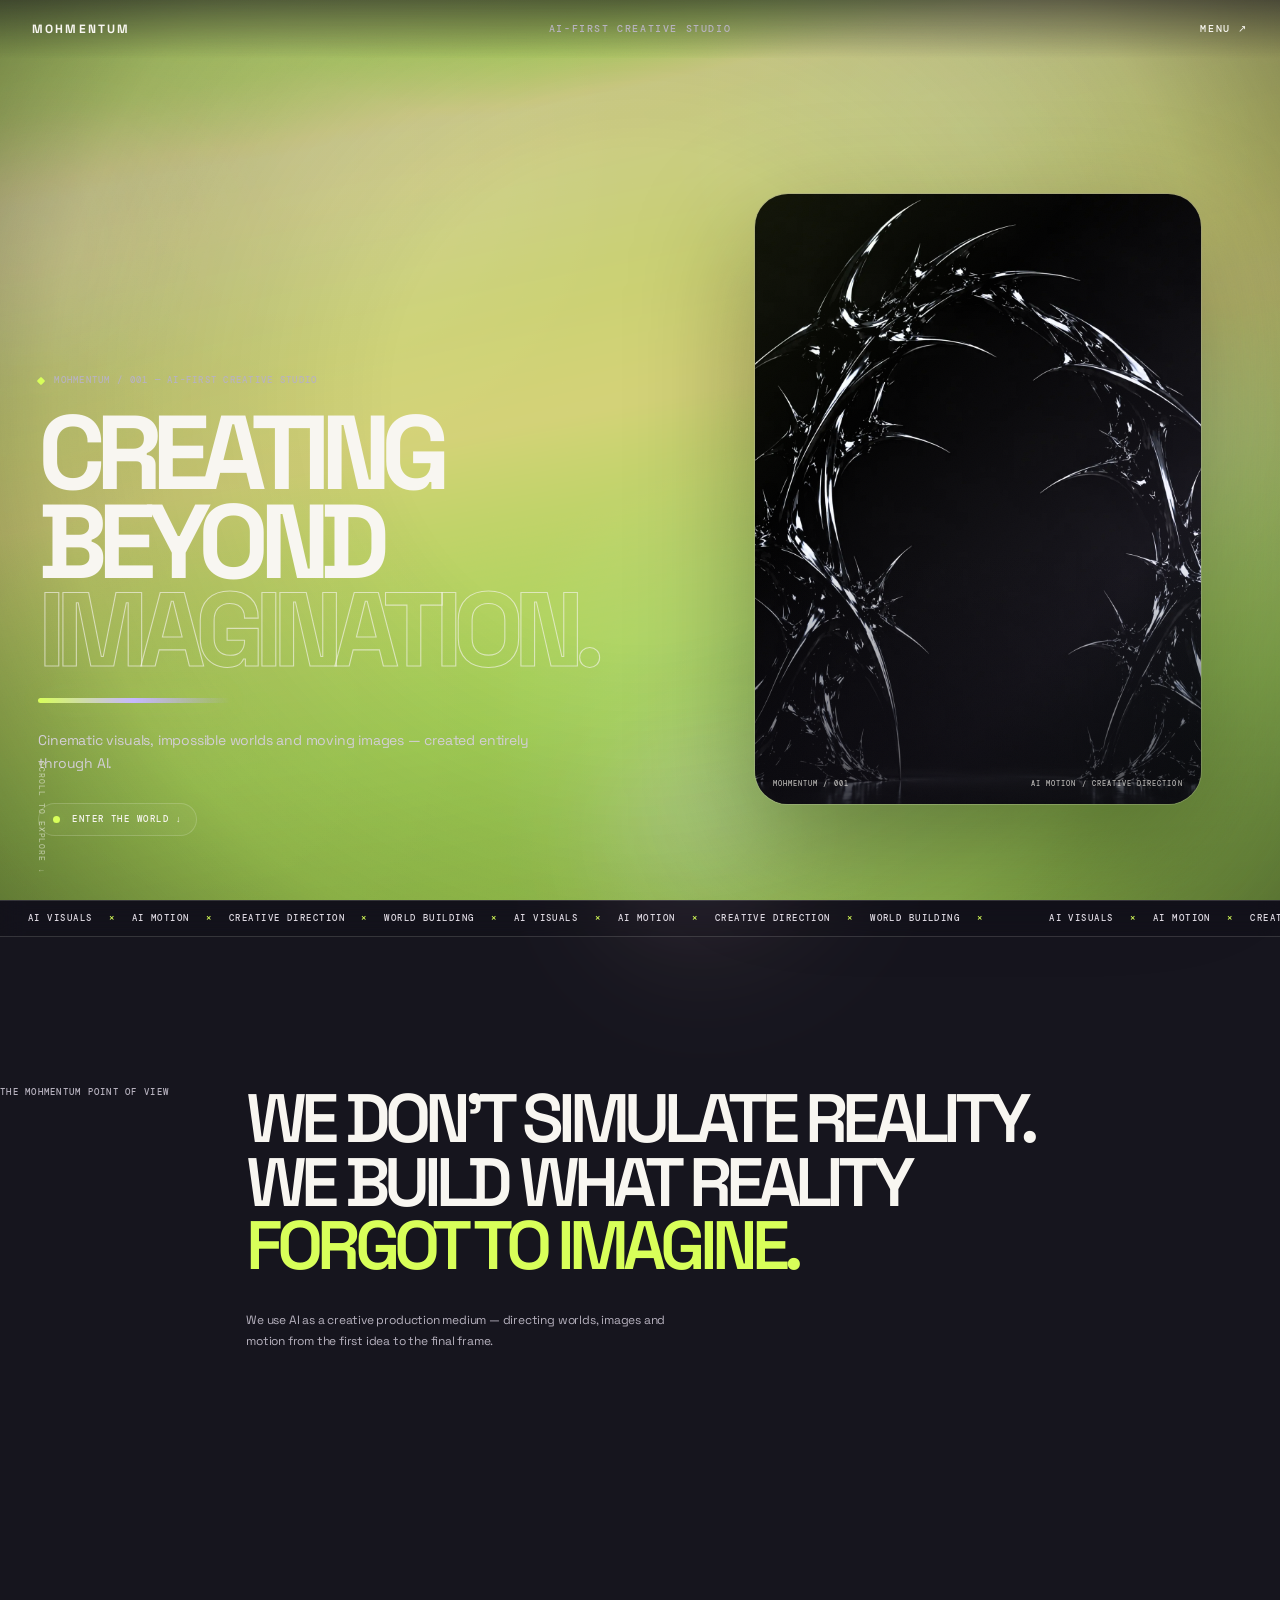
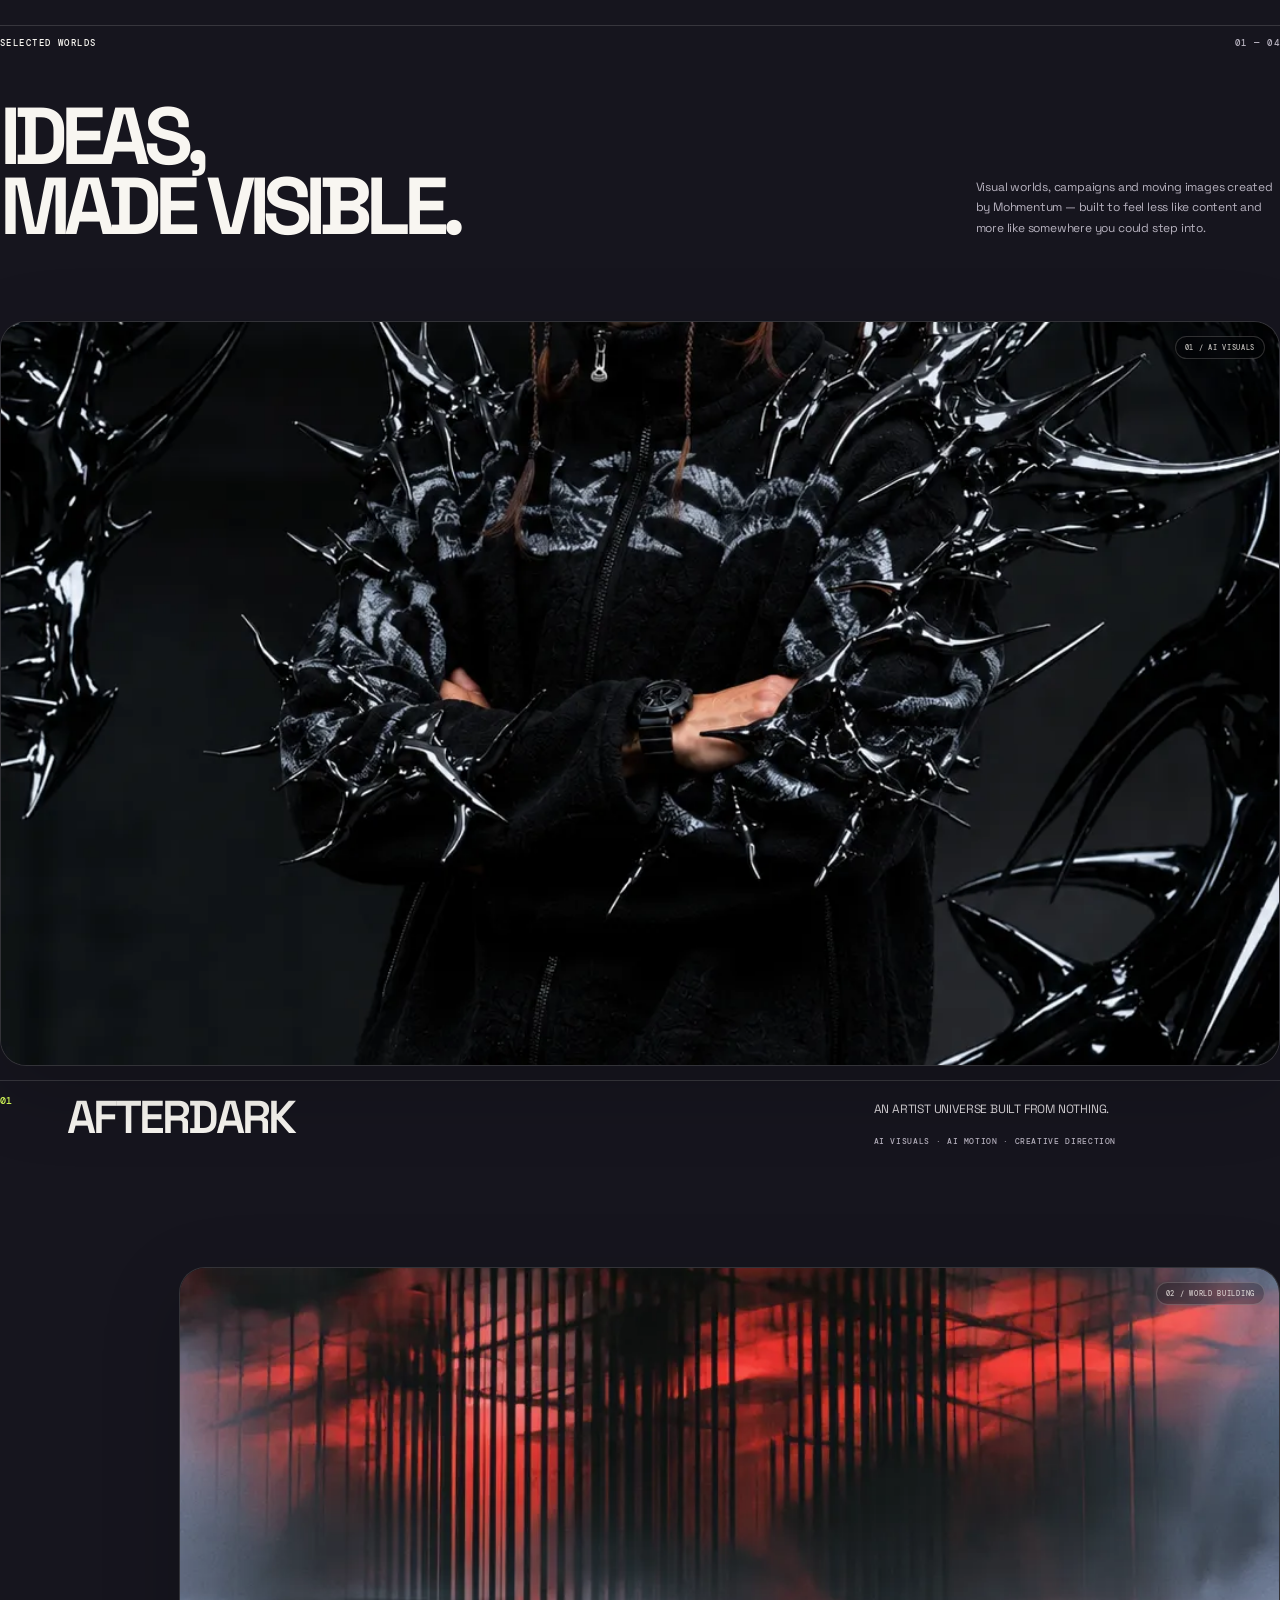
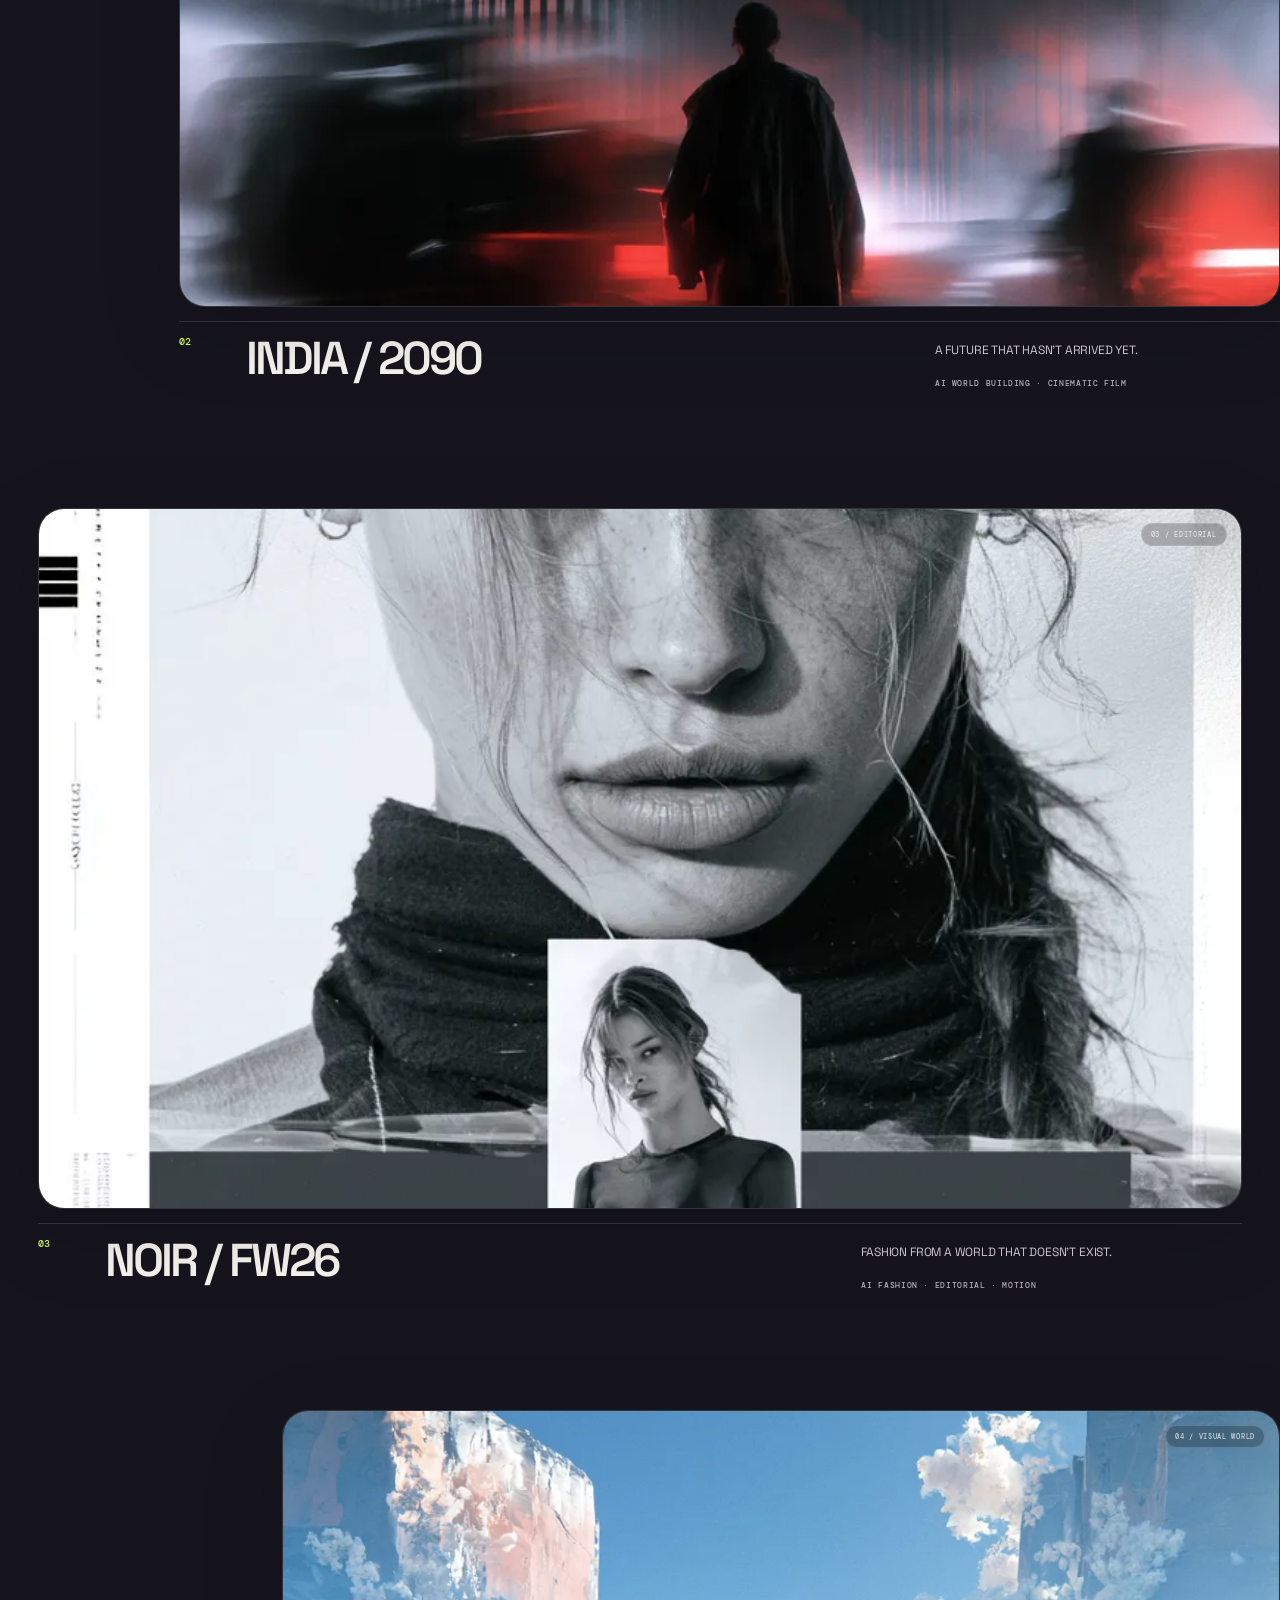
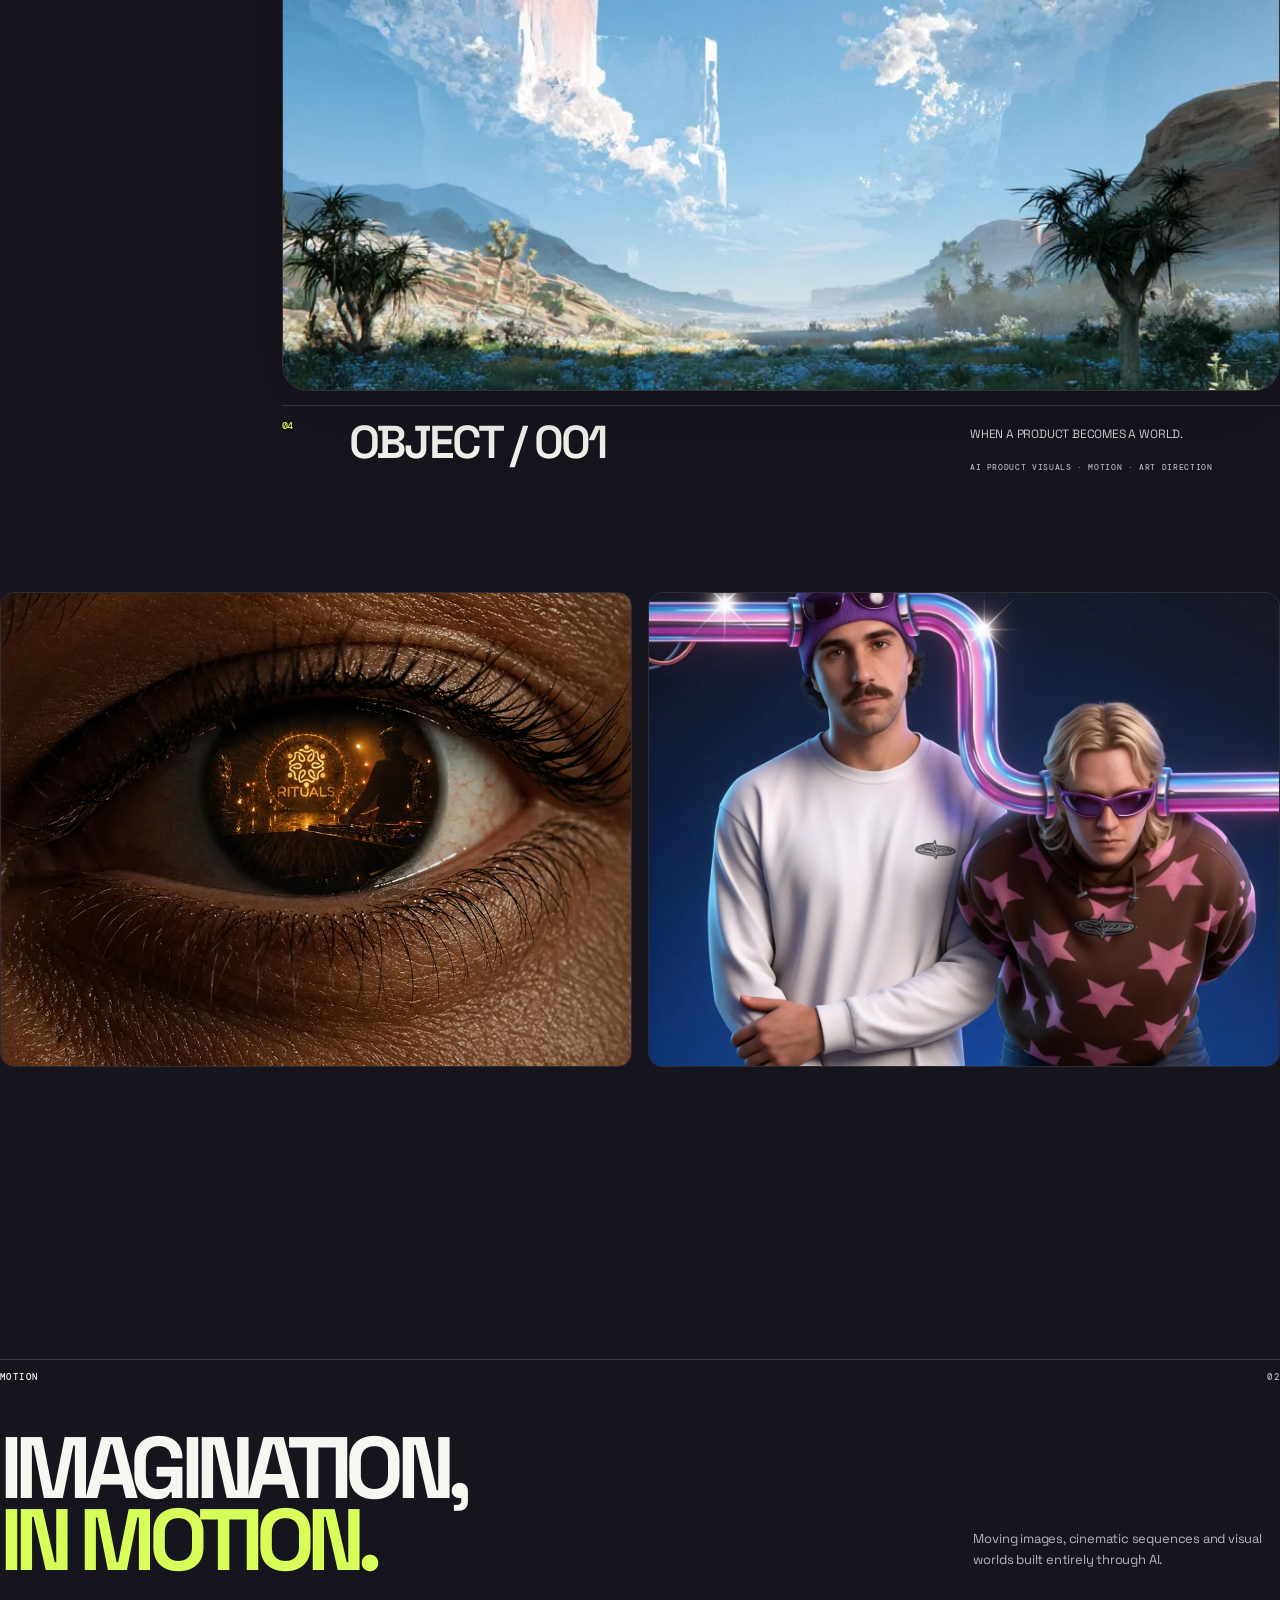
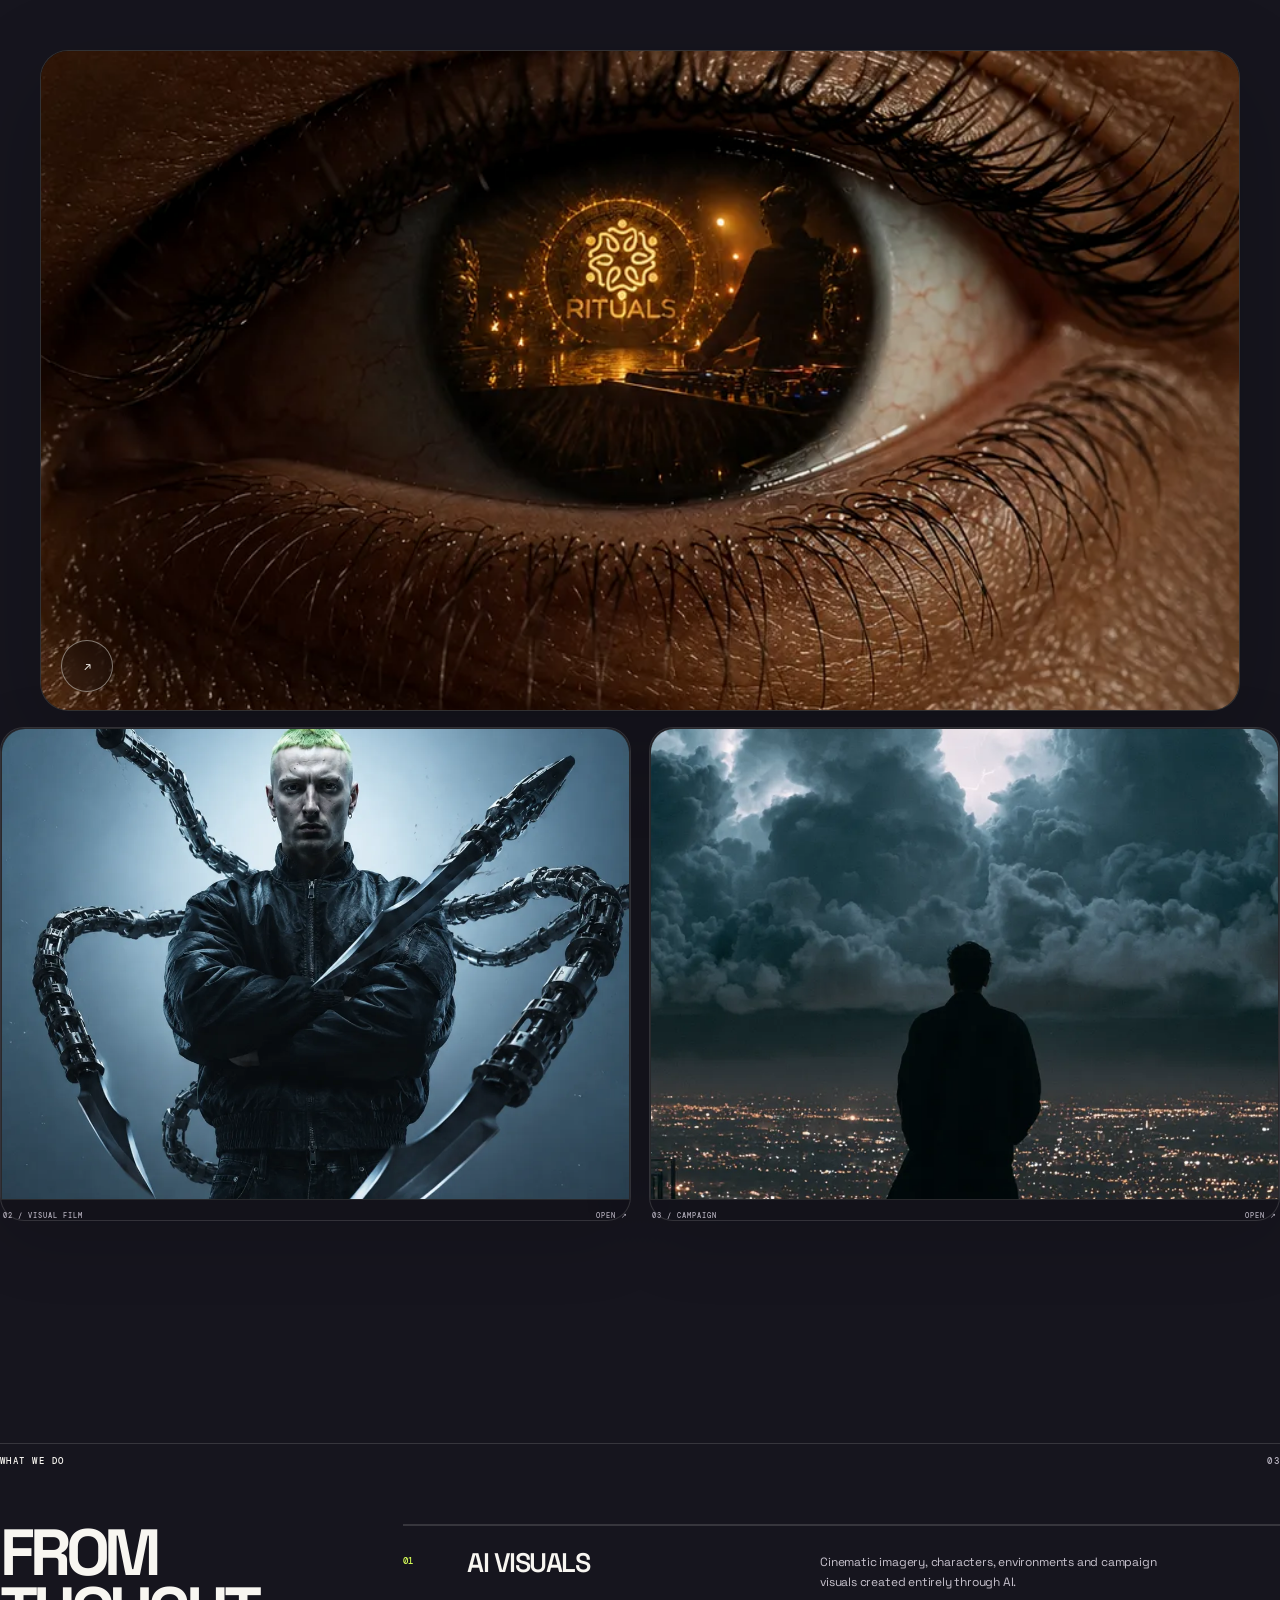
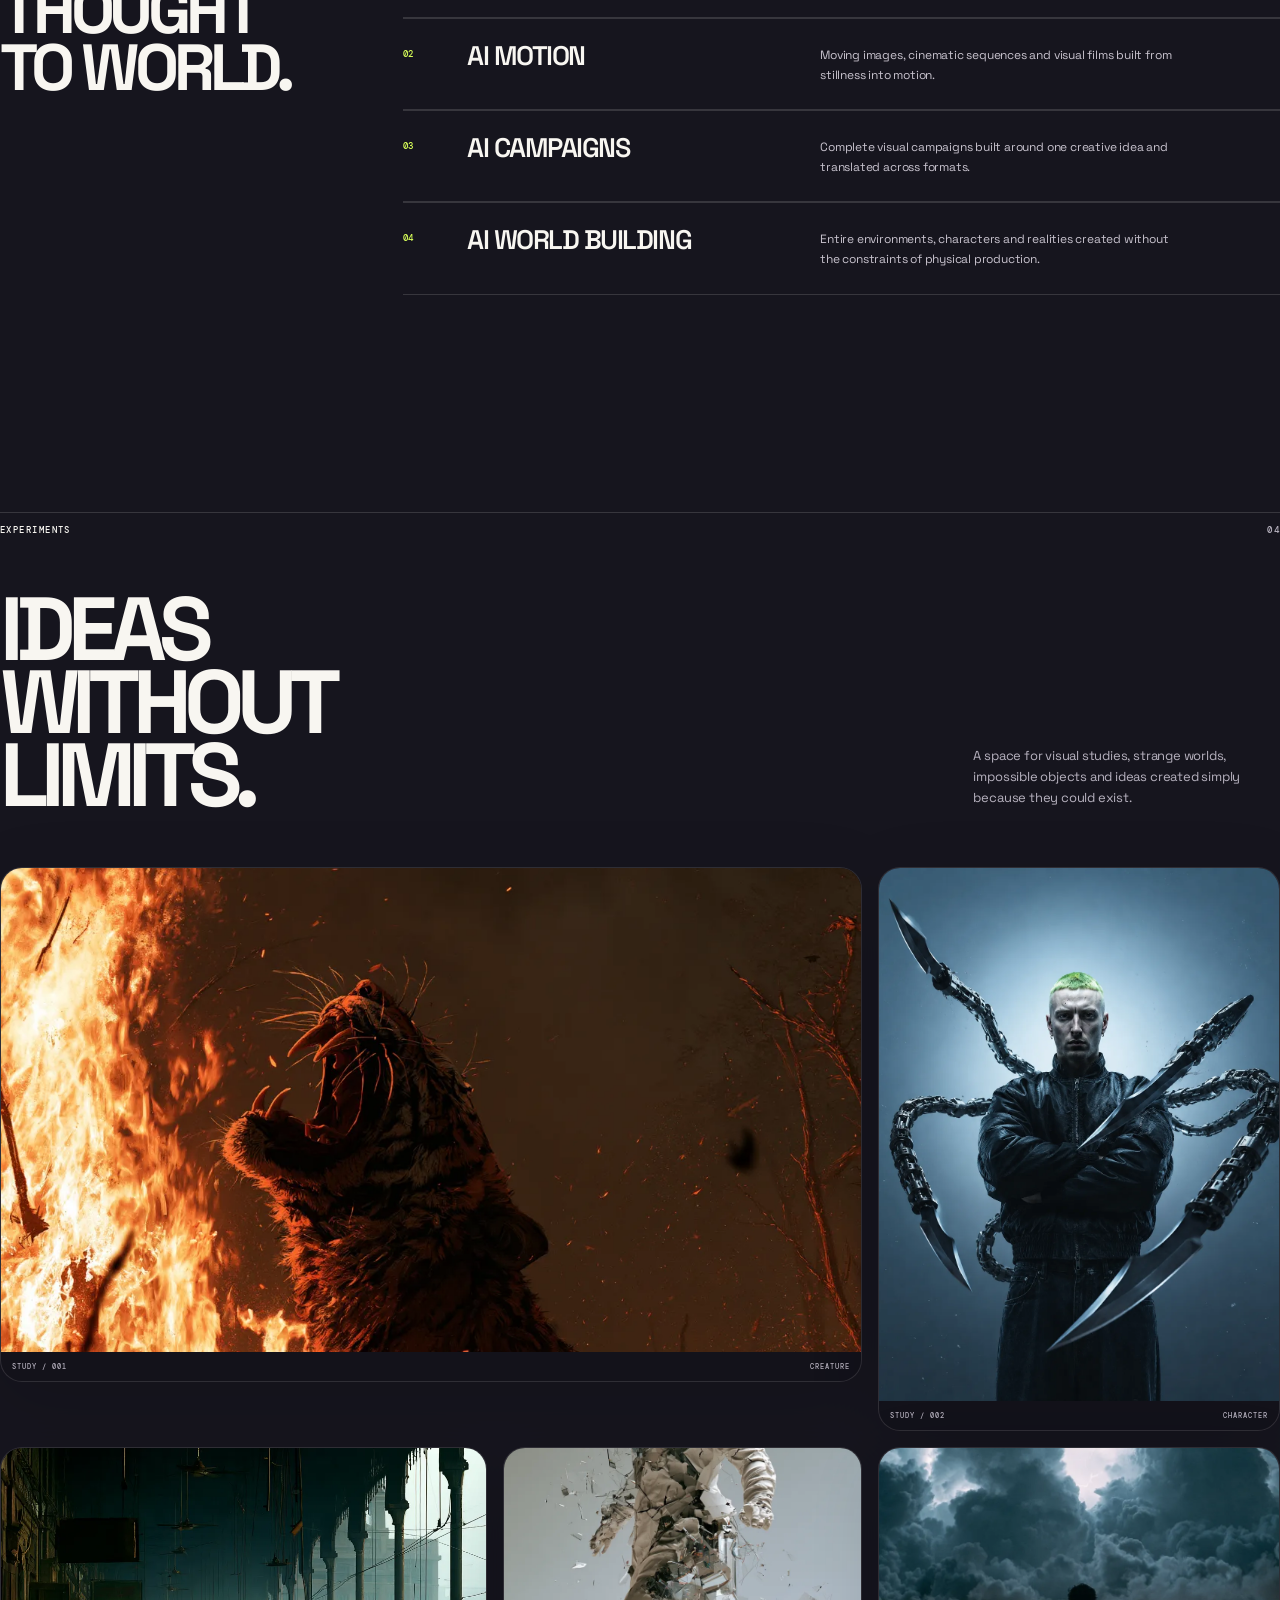
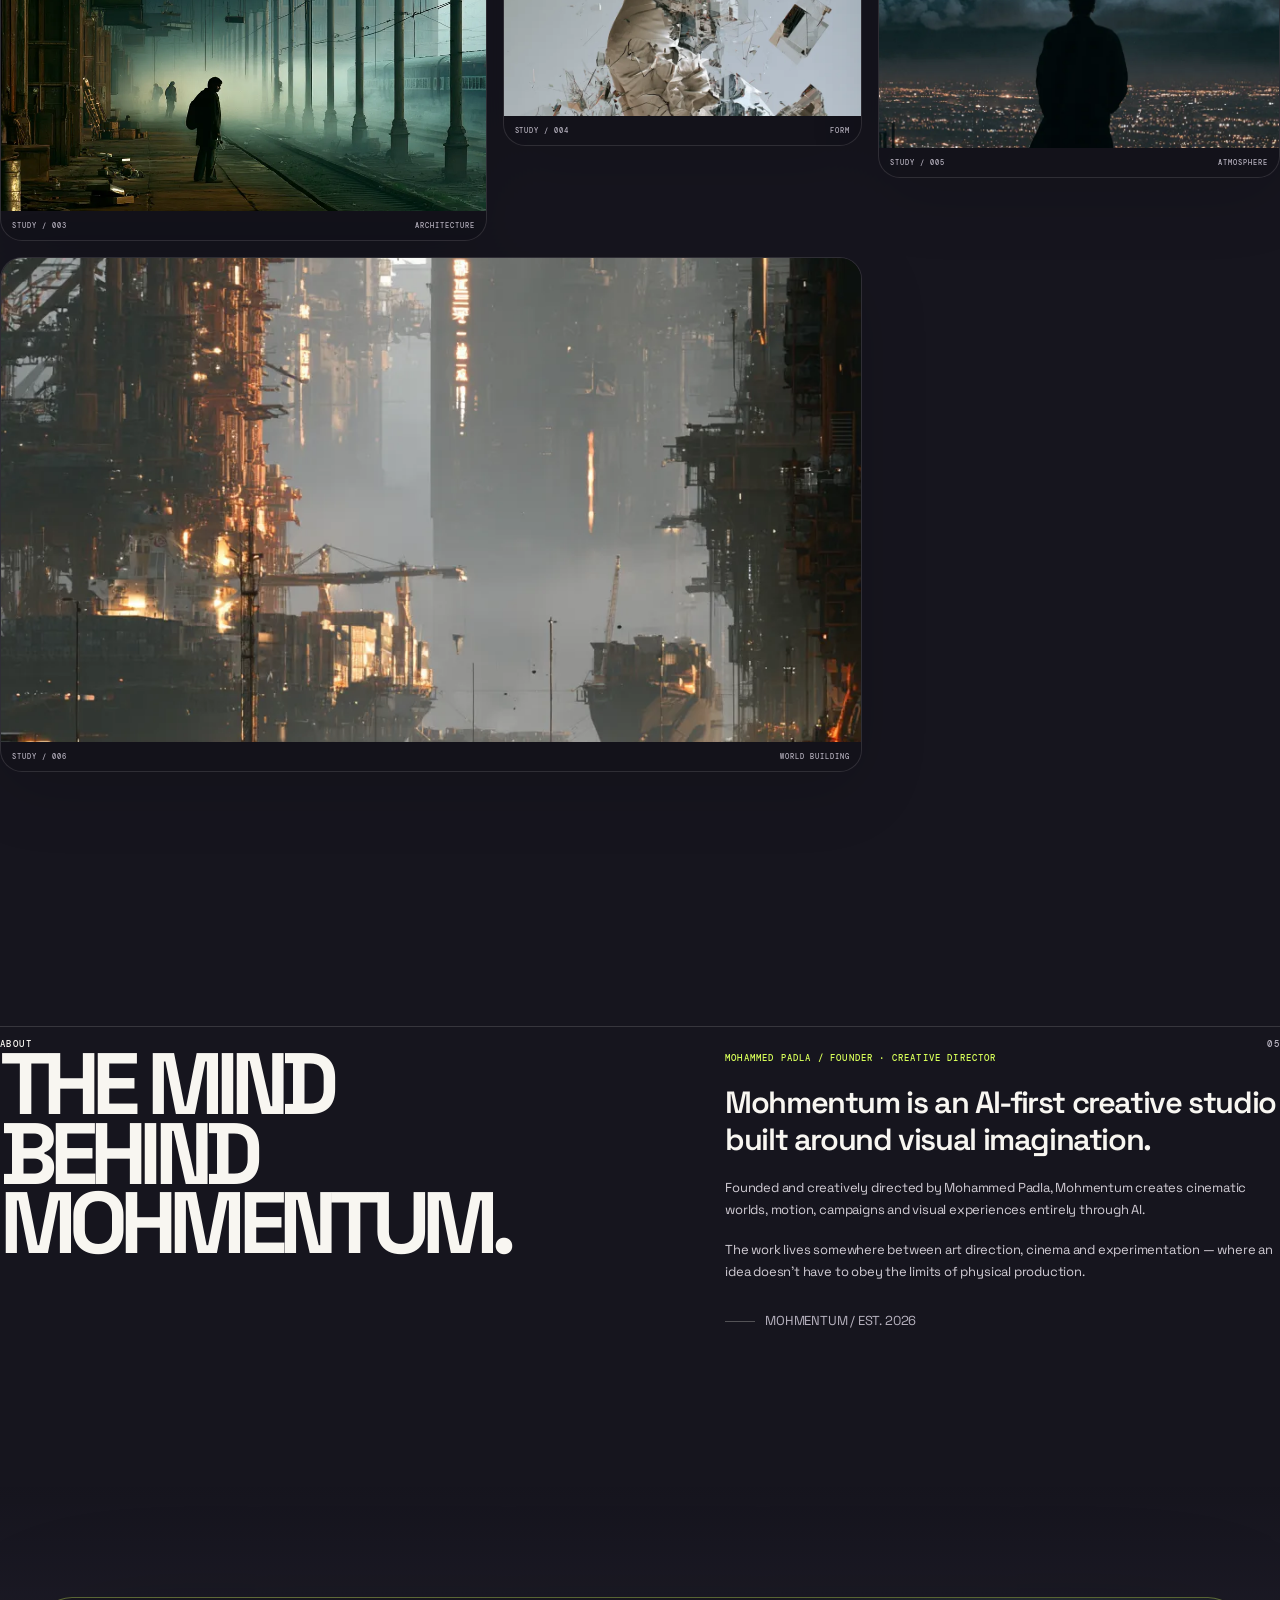
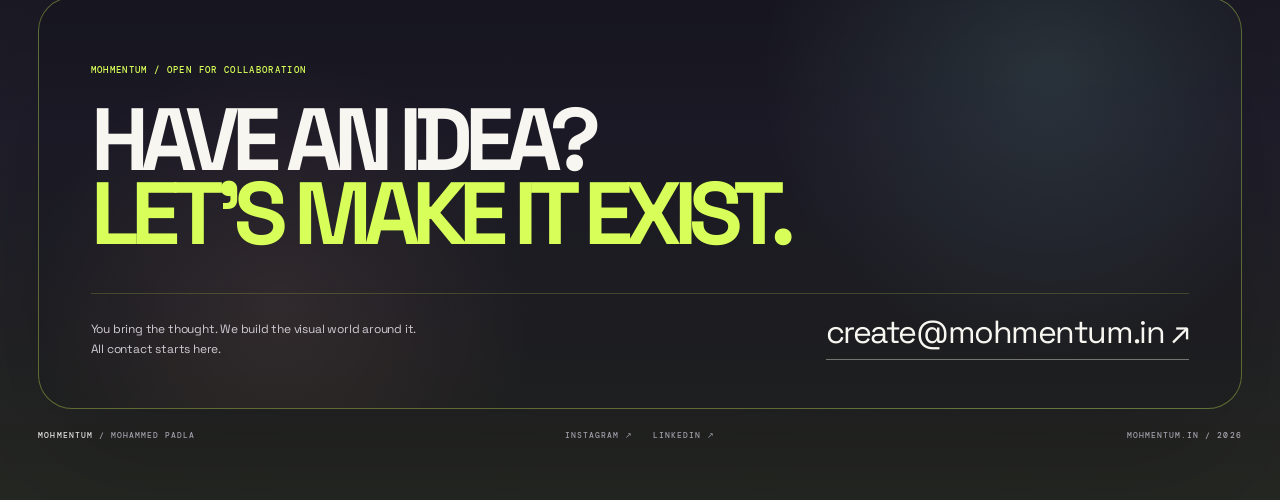
==== commit 3c833050: "Add files via upload" ====
--- a/index.html
+++ b/index.html
@@ -1,17 +1,706 @@
-<!doctype html><html lang="en"><head><meta charset="utf-8"><meta name="viewport" content="width=device-width,initial-scale=1"><meta name="description" content="MOHMENTUM — AI-first creative studio founded and creatively directed by Mohammed Padla. Creating beyond imagination through AI visuals, motion and creative direction."><meta name="theme-color" content="#070707"><meta property="og:title" content="MOHMENTUM — Creating Beyond Imagination"><meta property="og:description" content="AI visuals, AI motion and creative direction by Mohammed Padla."><meta property="og:type" content="website"><meta property="og:url" content="https://mohmentum.in/"><title>MOHMENTUM — Creating Beyond Imagination</title><link rel="stylesheet" href="styles.css"></head><body>
-<div class="grain"></div><header class="header"><a class="logo" href="#top">MOHMENTUM</a><nav><a href="#work">WORK</a><a href="#motion">MOTION</a><a href="#experiments">EXPERIMENTS</a><a href="#about">ABOUT</a><a href="#contact">CONTACT</a></nav><button class="menu">MENU</button></header>
+<!doctype html>
+<html lang="en">
+<head>
+<meta charset="utf-8">
+<meta name="viewport" content="width=device-width, initial-scale=1, viewport-fit=cover">
+<meta name="theme-color" content="#101018">
+<meta name="description" content="MOHMENTUM — AI-first creative studio founded and creatively directed by Mohammed Padla. Creating beyond imagination through AI visuals, motion and creative direction.">
+<meta property="og:title" content="MOHMENTUM — Creating Beyond Imagination">
+<meta property="og:description" content="AI visuals, AI motion and creative direction by Mohammed Padla.">
+<meta property="og:type" content="website">
+<meta property="og:url" content="https://mohmentum.in/">
+<title>MOHMENTUM — Creating Beyond Imagination</title>
+<link rel="preconnect" href="https://fonts.googleapis.com">
+<link rel="preconnect" href="https://fonts.gstatic.com" crossorigin>
+<link href="https://fonts.googleapis.com/css2?family=DM+Mono:wght@400;500&family=Space+Grotesk:wght@400;500;600;700&display=swap" rel="stylesheet">
+<style>
+:root{
+  --bg:#101018;
+  --bg-2:#171522;
+  --ink:#f7f4ee;
+  --muted:#aaa7b1;
+  --line:rgba(247,244,238,.14);
+  --line-strong:rgba(247,244,238,.24);
+  --acid:#d9ff4a;
+  --acid-soft:#edff9f;
+  --peach:#ff9f8c;
+  --lilac:#c6b3ff;
+  --cyan:#88e8df;
+  --warm:#f4d7b4;
+  --max:1600px;
+  --ease:cubic-bezier(.2,.75,.2,1);
+}
+*{box-sizing:border-box}
+html{scroll-behavior:smooth;background:var(--bg)}
+body{margin:0;background:var(--bg);color:var(--ink);font-family:"Space Grotesk",system-ui,sans-serif;line-height:1.2;overflow-x:hidden}
+body.menu-open{overflow:hidden}
+a{color:inherit;text-decoration:none}
+button{font:inherit;color:inherit}
+img,video{display:block;max-width:100%}
+::selection{background:var(--acid);color:#0b0b0e}
+.mono{font-family:"DM Mono",monospace}
+
+/* Living 3D background */
+#scene{position:fixed;inset:0;z-index:-4;display:block;width:100%;height:100%;background:radial-gradient(circle at 52% 34%,rgba(198,179,255,.08),transparent 36%),linear-gradient(145deg,#0d0d14,#171523 58%,#0b0b11)}
+.scene-vignette{position:fixed;inset:0;z-index:-3;pointer-events:none;background:radial-gradient(circle at 50% 38%,transparent 0%,rgba(9,9,14,.06) 52%,rgba(7,7,11,.56) 100%)}
+.scene-glow{position:fixed;inset:-12%;z-index:-2;pointer-events:none;background:radial-gradient(circle at 22% 26%,rgba(217,255,74,.08),transparent 19%),radial-gradient(circle at 80% 24%,rgba(136,232,223,.07),transparent 21%),radial-gradient(circle at 71% 77%,rgba(255,159,140,.08),transparent 19%),radial-gradient(circle at 28% 78%,rgba(198,179,255,.07),transparent 18%);filter:blur(18px);animation:ambient 14s ease-in-out infinite alternate}
+@keyframes ambient{to{transform:translate3d(1.5%,-1%,0) scale(1.03)}}
+.grain{position:fixed;inset:0;z-index:50;pointer-events:none;opacity:.035;background-image:url("data:image/svg+xml,%3Csvg xmlns='http://www.w3.org/2000/svg' width='150' height='150' viewBox='0 0 150 150'%3E%3Cfilter id='g'%3E%3CfeTurbulence type='fractalNoise' baseFrequency='.8' numOctaves='3' stitchTiles='stitch'/%3E%3C/filter%3E%3Crect width='100%25' height='100%25' filter='url(%23g)' opacity='.45'/%3E%3C/svg%3E");mix-blend-mode:screen}
+
+/* Header */
+.site-header{position:fixed;top:0;left:0;right:0;z-index:40;padding:18px clamp(18px,2.5vw,42px);display:grid;grid-template-columns:1fr auto 1fr;align-items:center;background:linear-gradient(180deg,rgba(8,8,12,.4),transparent);backdrop-filter:blur(10px)}
+.brand{font-size:13px;font-weight:800;letter-spacing:.13em}
+.header-center{font:500 10px/1 "DM Mono",monospace;letter-spacing:.12em;color:var(--muted)}
+.menu-btn{justify-self:end;border:0;background:none;cursor:pointer;padding:6px 0;font:500 10px/1 "DM Mono",monospace;letter-spacing:.12em}
+
+.nav-overlay{position:fixed;inset:0;z-index:35;background:rgba(11,11,16,.97);backdrop-filter:blur(28px);display:grid;align-items:end;padding:120px clamp(18px,4vw,56px) 36px;transform:translateY(-104%);transition:transform .8s var(--ease)}
+.nav-overlay.open{transform:translateY(0)}
+.nav-inner{width:min(var(--max),100%);margin:auto;display:grid;grid-template-columns:1fr .35fr;gap:70px;align-items:end}
+.nav-links{display:flex;flex-direction:column;gap:3px}
+.nav-links a{font-size:clamp(46px,7vw,112px);font-weight:700;line-height:.83;letter-spacing:-.07em;transition:color .25s ease,transform .35s var(--ease)}
+.nav-links a:hover{color:var(--acid);transform:translateX(10px)}
+.nav-meta{border-top:1px solid var(--line);padding-top:15px;color:var(--muted);font:400 11px/1.6 "DM Mono",monospace}
+.nav-meta p{margin:0 0 24px}.nav-meta a{display:block;margin:8px 0;color:var(--ink)}
+
+/* Global layout */
+main{position:relative;z-index:1}
+.wrap{width:min(var(--max),100%);margin:auto;padding-inline:clamp(18px,3vw,48px)}
+.eyebrow{font:500 9px/1.2 "DM Mono",monospace;letter-spacing:.14em;text-transform:uppercase;color:var(--muted)}
+.section-kicker{display:flex;justify-content:space-between;align-items:center;border-top:1px solid var(--line);padding-top:13px;font:500 9px/1 "DM Mono",monospace;letter-spacing:.13em;color:var(--muted);text-transform:uppercase}
+.section-kicker strong{font-weight:500;color:var(--ink)}
+.reveal{opacity:0;transform:translateY(24px);transition:opacity .9s var(--ease),transform .9s var(--ease)}
+.reveal.visible{opacity:1;transform:translateY(0)}
+
+/* Hero */
+.hero{min-height:100svh;padding:116px clamp(18px,3vw,48px) 28px;width:min(var(--max),100%);margin:auto;display:grid;grid-template-columns:minmax(0,1.05fr) minmax(350px,.95fr);gap:clamp(28px,4vw,72px);align-items:end;position:relative}
+.hero-copy{align-self:end;padding-bottom:6vh;max-width:850px}
+.hero-mark{display:flex;align-items:center;gap:10px;margin-bottom:22px}
+.hero-mark .signal{width:7px;height:7px;background:var(--acid);border-radius:50%;box-shadow:0 0 28px rgba(217,255,74,.8)}
+.hero-mark span:last-child{color:var(--muted);font:500 9px/1 "DM Mono",monospace;letter-spacing:.14em}
+.hero h1{font-size:clamp(68px,9.5vw,154px);line-height:.82;letter-spacing:-.085em;font-weight:700;margin:0 0 28px;max-width:900px}
+.hero h1 .accent{color:var(--acid)}
+.hero h1 .outline{-webkit-text-stroke:1px rgba(247,244,238,.7);color:transparent}
+.hero-lead{max-width:530px;color:#d4d0d2;font-size:15px;line-height:1.55;margin:0 0 28px}
+.cta{display:inline-flex;align-items:center;gap:12px;font:500 9px/1 "DM Mono",monospace;letter-spacing:.13em;text-transform:uppercase;border-bottom:1px solid var(--line-strong);padding:0 0 11px}
+.cta-dot{width:7px;height:7px;border-radius:50%;background:var(--acid);transition:transform .3s var(--ease);box-shadow:0 0 18px rgba(217,255,74,.45)}
+.cta:hover .cta-dot{transform:scale(1.8)}
+.hero-media{height:min(76svh,780px);min-height:520px;position:relative;overflow:hidden;border:1px solid rgba(247,244,238,.16);border-radius:24px;background:rgba(0,0,0,.17);box-shadow:0 30px 100px rgba(0,0,0,.32);isolation:isolate}
+.hero-media::before{content:"";position:absolute;inset:0;background:linear-gradient(135deg,rgba(217,255,74,.06),transparent 35%,rgba(198,179,255,.07));z-index:1;pointer-events:none}
+.hero-media::after{content:"";position:absolute;inset:auto 0 0;height:35%;background:linear-gradient(180deg,transparent,rgba(6,6,9,.64));z-index:1;pointer-events:none}
+.hero-media video{width:100%;height:100%;object-fit:cover;filter:saturate(.96) contrast(1.03);transform:scale(1.02);transition:transform 1.2s var(--ease)}
+.hero-media:hover video{transform:scale(1.05)}
+.hero-media-meta{position:absolute;left:18px;right:18px;bottom:17px;z-index:2;display:flex;justify-content:space-between;gap:16px;font:500 8px/1 "DM Mono",monospace;letter-spacing:.12em;color:rgba(247,244,238,.72)}
+.hero-side{position:absolute;left:clamp(18px,3vw,48px);bottom:26px;font:500 8px/1 "DM Mono",monospace;letter-spacing:.12em;color:rgba(247,244,238,.44);writing-mode:vertical-rl}
+
+/* Ticker */
+.ticker{border-block:1px solid var(--line);overflow:hidden;white-space:nowrap;background:rgba(5,5,8,.16);backdrop-filter:blur(10px)}
+.ticker-track{display:inline-flex;min-width:max-content;animation:marquee 26s linear infinite}
+.ticker span{padding:13px 28px;font:500 9px/1 "DM Mono",monospace;letter-spacing:.14em;color:#dbd7dc}.ticker b{color:var(--acid);font-weight:500;padding-inline:10px}
+@keyframes marquee{to{transform:translateX(-50%)}}
+
+/* Statement */
+.statement{padding:150px 0 158px}
+.statement-grid{display:grid;grid-template-columns:.22fr 1fr;gap:46px}
+.statement h2{font-size:clamp(44px,6.4vw,102px);line-height:.9;letter-spacing:-.075em;font-weight:600;margin:0;max-width:1220px}
+.statement h2 em{font-style:normal;color:var(--acid)}
+.statement-note{margin-top:32px;max-width:440px;color:var(--muted);font-size:13px;line-height:1.6}
+
+/* Work */
+.section{padding:96px 0}
+.work-intro{display:grid;grid-template-columns:1fr .38fr;gap:70px;align-items:end;padding:55px 0 76px}
+.work-intro h2{font-size:clamp(54px,7vw,112px);line-height:.83;letter-spacing:-.08em;margin:0;font-weight:700}
+.work-intro p{font-size:13px;color:var(--muted);line-height:1.6;margin:0 0 4px;max-width:360px}
+.work-item{margin-bottom:115px}
+.work-item:nth-of-type(2){width:86%;margin-left:auto}.work-item:nth-of-type(3){width:94%;margin-left:3%}.work-item:nth-of-type(4){width:78%;margin-left:auto}
+.work-media{position:relative;overflow:hidden;border-radius:18px;border:1px solid rgba(247,244,238,.12);background:#111117}
+.work-media img{width:100%;aspect-ratio:16/9;object-fit:cover;transition:transform 1.1s var(--ease),filter .5s ease;filter:saturate(.91)}
+.work-item:hover .work-media img{transform:scale(1.035);filter:saturate(1.02)}
+.media-chip{position:absolute;right:14px;top:14px;padding:7px 9px;border:1px solid rgba(247,244,238,.18);border-radius:999px;background:rgba(7,7,10,.24);backdrop-filter:blur(10px);font:500 7px/1 "DM Mono",monospace;letter-spacing:.1em;color:rgba(247,244,238,.78)}
+.work-meta{display:grid;grid-template-columns:45px 1fr .46fr;gap:22px;border-top:1px solid var(--line);margin-top:12px;padding-top:14px;align-items:start}
+.work-number{font:500 10px/1 "DM Mono",monospace;color:var(--acid)}
+.work-title{font-size:clamp(32px,4.5vw,68px);line-height:.92;letter-spacing:-.06em;font-weight:600}
+.work-copy{padding-top:4px}.work-copy p{margin:0 0 10px;color:#d6d2d6;font-size:12px;line-height:1.45}.work-copy small{font:500 8px/1.55 "DM Mono",monospace;color:var(--muted);letter-spacing:.08em}
+.work-detail{display:grid;grid-template-columns:1fr 1fr;gap:16px;margin:12px 0 108px}.work-detail .frame{overflow:hidden;border-radius:14px;border:1px solid rgba(247,244,238,.1)}.work-detail img{width:100%;aspect-ratio:4/3;object-fit:cover;transition:transform .8s var(--ease)}.work-detail .frame:hover img{transform:scale(1.035)}
+
+/* Motion */
+.motion-intro{display:grid;grid-template-columns:1fr .4fr;gap:65px;align-items:end;padding:55px 0 52px}
+.motion-intro h2{font-size:clamp(56px,7.6vw,122px);line-height:.8;letter-spacing:-.085em;margin:0;font-weight:700}.motion-intro h2 em{font-style:normal;color:var(--acid)}
+.motion-intro p{color:var(--muted);font-size:13px;line-height:1.6;max-width:360px;margin:0 0 5px}
+.motion-feature{position:relative;overflow:hidden;border-radius:20px;border:1px solid rgba(247,244,238,.13);background:#0c0c10;box-shadow:0 35px 90px rgba(0,0,0,.28)}
+.motion-feature video{width:100%;aspect-ratio:16/8.8;object-fit:cover;cursor:pointer;filter:saturate(.96)}
+.motion-feature .play{position:absolute;left:20px;bottom:18px;width:52px;height:52px;border-radius:50%;border:1px solid rgba(247,244,238,.45);background:rgba(7,7,10,.24);backdrop-filter:blur(10px);display:grid;place-items:center;font-size:12px;pointer-events:none}
+.motion-grid{display:grid;grid-template-columns:1fr 1fr;gap:16px;margin-top:16px}
+.motion-card{margin:0;position:relative}.motion-frame{border:1px solid rgba(247,244,238,.12);border-radius:16px;overflow:hidden;background:#0d0d11}.motion-card video{width:100%;aspect-ratio:4/3;object-fit:cover;cursor:pointer;transition:transform .9s var(--ease);filter:saturate(.93)}.motion-card:hover video{transform:scale(1.025)}
+.motion-caption{display:flex;justify-content:space-between;gap:14px;padding:11px 2px 0;font:500 8px/1.3 "DM Mono",monospace;letter-spacing:.1em;color:var(--muted)}
+
+/* Services */
+.services{padding-top:130px}
+.services-layout{display:grid;grid-template-columns:.38fr 1fr;gap:70px;padding-top:58px}
+.services-title{font-size:clamp(38px,4.8vw,76px);line-height:.88;letter-spacing:-.07em;margin:0;max-width:410px}
+.service-list{border-top:1px solid var(--line)}
+.service{display:grid;grid-template-columns:44px .8fr .75fr;gap:26px;padding:24px 0;border-bottom:1px solid var(--line);align-items:start}
+.service-no{font:500 9px/1 "DM Mono",monospace;color:var(--acid);padding-top:7px}.service h3{font-size:29px;letter-spacing:-.045em;line-height:1;margin:0;font-weight:600}.service p{font-size:12px;line-height:1.6;color:var(--muted);margin:2px 0 0;max-width:360px}
+
+/* Experiments */
+.experiments{padding-top:130px}
+.exp-head{display:grid;grid-template-columns:1fr .38fr;gap:60px;align-items:end;padding:58px 0 54px}.exp-head h2{font-size:clamp(62px,8vw,126px);line-height:.78;letter-spacing:-.085em;margin:0;font-weight:700}.exp-head p{color:var(--muted);font-size:13px;line-height:1.6;margin:0 0 4px;max-width:360px}
+.exp-grid{display:grid;grid-template-columns:1.15fr .85fr .95fr;gap:14px;align-items:start}
+.exp-tile{margin:0;overflow:hidden;border-radius:16px;border:1px solid rgba(247,244,238,.11);background:#0f0f14}.exp-tile.wide{grid-column:1/3}.exp-tile img{width:100%;aspect-ratio:4/3;object-fit:cover;transition:transform .95s var(--ease)}.exp-tile.tall img{aspect-ratio:3/4}.exp-tile.wide img{aspect-ratio:16/9}.exp-tile:hover img{transform:scale(1.035)}.exp-caption{display:flex;justify-content:space-between;padding:11px;font:500 7px/1 "DM Mono",monospace;letter-spacing:.1em;color:var(--muted)}
+
+/* About */
+.about{padding:160px 0 145px}
+.about-layout{display:grid;grid-template-columns:1fr .86fr;gap:80px;align-items:start}
+.about-title{font-size:clamp(56px,7vw,112px);line-height:.82;letter-spacing:-.08em;margin:0;font-weight:700}.about-copy{padding-top:5px}.about-copy .role{color:var(--acid);font:500 9px/1 "DM Mono",monospace;letter-spacing:.13em;text-transform:uppercase;margin-bottom:22px}.about-copy h3{font-size:29px;letter-spacing:-.045em;margin:0 0 18px;font-weight:600}.about-copy p{font-size:14px;line-height:1.7;color:#c7c3c8;max-width:560px;margin:0 0 17px}.about-sign{margin-top:30px;font-size:13px;color:var(--muted);display:flex;align-items:center;gap:10px}.about-sign::before{content:"";width:30px;height:1px;background:var(--line-strong)}
+
+/* Contact */
+.contact{padding:120px 0 35px;background:linear-gradient(180deg,transparent 0%,rgba(217,255,74,.025) 42%,rgba(217,255,74,.04) 100%)}
+.contact-box{padding:66px clamp(18px,4vw,56px) 46px;border-radius:28px;border:1px solid rgba(217,255,74,.24);background:linear-gradient(135deg,rgba(217,255,74,.055),rgba(198,179,255,.035) 55%,rgba(255,159,140,.04));box-shadow:0 35px 100px rgba(0,0,0,.2)}
+.contact-kicker{font:500 9px/1 "DM Mono",monospace;letter-spacing:.13em;color:var(--acid);margin-bottom:28px}.contact h2{font-size:clamp(54px,7.5vw,118px);line-height:.82;letter-spacing:-.085em;font-weight:700;margin:0 0 42px;max-width:1150px}.contact h2 span{color:var(--acid)}
+.contact-main{display:flex;justify-content:space-between;align-items:flex-end;gap:40px;border-top:1px solid rgba(217,255,74,.18);padding-top:17px}.contact-main p{max-width:350px;font-size:13px;line-height:1.55;color:#c6c3c8;margin:0}.email-link{font-size:clamp(21px,2.7vw,38px);letter-spacing:-.045em;border-bottom:1px solid rgba(247,244,238,.4);padding-bottom:7px;transition:color .2s ease,border-color .2s ease}.email-link:hover{color:var(--acid);border-color:var(--acid)}
+.footer{padding:19px 0 26px;display:grid;grid-template-columns:1fr auto 1fr;gap:20px;align-items:center;font:500 8px/1 "DM Mono",monospace;letter-spacing:.1em;color:var(--muted)}.footer strong{font-weight:500;color:var(--ink)}.footer-links{justify-self:center;display:flex;gap:20px}.footer-links a{transition:color .2s ease}.footer-links a:hover{color:var(--acid)}.footer-right{justify-self:end;text-align:right}
+
+/* Video modal */
+.video-modal{position:fixed;inset:0;z-index:100;display:none;align-items:center;justify-content:center;padding:7vh 5vw;background:rgba(4,4,7,.92);backdrop-filter:blur(18px)}.video-modal.open{display:flex}.video-modal-inner{width:min(1300px,100%);position:relative}.video-modal video{width:100%;max-height:82vh;object-fit:contain;background:#050508;border:1px solid rgba(247,244,238,.15);border-radius:18px}.modal-close{position:absolute;right:0;top:-42px;border:0;background:none;cursor:pointer;font:500 9px/1 "DM Mono",monospace;letter-spacing:.13em;color:var(--muted)}
+
+/* Responsive */
+@media (max-width:1100px){
+  .hero{grid-template-columns:1fr .9fr}.hero h1{font-size:clamp(64px,10vw,124px)}
+  .work-item:nth-of-type(2),.work-item:nth-of-type(3),.work-item:nth-of-type(4){width:100%;margin-left:0}
+  .services-layout,.about-layout{grid-template-columns:1fr .85fr;gap:50px}
+}
+@media (max-width:860px){
+  .site-header{padding:15px 18px}.header-center{display:none}.wrap{padding-inline:18px}
+  .hero{grid-template-columns:1fr;padding:96px 18px 20px;min-height:auto}.hero-copy{padding-bottom:36px}.hero h1{font-size:clamp(60px,14vw,104px);max-width:750px}.hero-media{height:66svh;min-height:430px;border-radius:18px}.hero-side{display:none}
+  .statement{padding:118px 0 125px}.statement-grid{grid-template-columns:1fr;gap:24px}.statement h2{font-size:clamp(45px,9.8vw,78px)}.statement-note{margin-top:24px}
+  .section{padding:82px 0}.work-intro,.motion-intro,.exp-head{grid-template-columns:1fr;gap:24px;padding:46px 0 50px}.work-intro h2,.motion-intro h2,.exp-head h2{font-size:14vw}
+  .work-meta{grid-template-columns:40px 1fr;gap:14px}.work-copy{grid-column:2;max-width:530px}.work-item{margin-bottom:82px}.work-detail{margin-bottom:78px}
+  .motion-grid{grid-template-columns:1fr}.motion-card video{aspect-ratio:16/10}
+  .services-layout,.about-layout{grid-template-columns:1fr;gap:42px}.services-title{max-width:620px}.service{grid-template-columns:38px 1fr;gap:17px}.service p{grid-column:2}
+  .exp-grid{grid-template-columns:1fr 1fr}.exp-tile.wide{grid-column:1/-1}.exp-tile.wide img{aspect-ratio:16/10}
+  .about{padding:115px 0 110px}.about-title{font-size:17vw}
+  .contact-box{padding:48px 20px 34px;border-radius:20px}.contact h2{font-size:18vw}.contact-main{display:grid;grid-template-columns:1fr;gap:24px}.email-link{font-size:9.3vw}.footer{grid-template-columns:1fr 1fr}.footer-links{justify-self:start;grid-column:1/-1;grid-row:2}.footer-right{justify-self:end}
+  .nav-inner{grid-template-columns:1fr}.nav-meta{display:none}.nav-links a{font-size:17vw}
+}
+@media (max-width:560px){
+  .hero h1{font-size:18vw}.hero-lead{font-size:13px}.hero-media{height:70svh}.statement h2{font-size:12.5vw}.work-title{font-size:10.6vw}.work-copy p{font-size:11px}
+  .work-detail{grid-template-columns:1fr}.exp-grid{grid-template-columns:1fr}.exp-tile.wide{grid-column:auto}.exp-tile img,.exp-tile.tall img,.exp-tile.wide img{aspect-ratio:4/5}
+  .services-title{font-size:12vw}.service h3{font-size:26px}.contact{padding-top:72px}.contact h2{font-size:21vw}
+  .footer{display:grid;grid-template-columns:1fr auto}.footer-links{grid-column:1/-1;gap:15px}
+}
+@media (prefers-reduced-motion:reduce){html{scroll-behavior:auto}.ticker-track,.scene-glow{animation:none}.reveal{transition:none}.hero-media video,.work-media img,.work-detail img,.motion-card video,.exp-tile img{transition:none}}
+
+/* ===== MOHMENTUM V8 — CHROMATIC NEO-FUTURIST SYSTEM ===== */
+:root{
+  --bg:#16151e;
+  --bg-2:#201e2b;
+  --ink:#f8f6f1;
+  --muted:#b7b2bf;
+  --line:rgba(248,246,241,.15);
+  --line-strong:rgba(248,246,241,.27);
+  --acid:#d8ff59;
+  --acid-soft:#efffb0;
+  --peach:#ffad9e;
+  --lilac:#c6b7ff;
+  --cyan:#9ceee6;
+  --warm:#ffe0b8;
+  --electric:#6fa8ff;
+}
+html,body{background:var(--bg)}
+body{font-family:"Space Grotesk",system-ui,sans-serif;letter-spacing:-.012em}
+.mono,.eyebrow,.section-kicker,.header-center,.menu-btn,.hero-mark span:last-child,.hero-media-meta,.ticker span,.work-number,.work-label,.service-no,.service .tag,.motion-meta,.exp-caption,.contact-kicker,.footer{font-family:"DM Mono",monospace}
+
+/* Live scene: brighter, deeper, more obviously 3D */
+#scene{position:fixed;inset:0;z-index:0;width:100%;height:100%;display:block;background:
+  radial-gradient(circle at 50% 8%,rgba(255,255,255,.06),transparent 34%),
+  linear-gradient(180deg,#242032 0%,#171621 54%,#111018 100%);}
+.scene-wash{position:fixed;inset:0;z-index:1;pointer-events:none;background:
+  radial-gradient(circle at 24% 18%,rgba(255,190,178,.14),transparent 26%),
+  radial-gradient(circle at 76% 15%,rgba(151,224,255,.14),transparent 24%),
+  radial-gradient(circle at 62% 82%,rgba(202,176,255,.14),transparent 29%),
+  radial-gradient(circle at 16% 80%,rgba(216,255,89,.08),transparent 21%);
+  mix-blend-mode:screen;animation:sceneDrift 18s ease-in-out infinite alternate;}
+.scene-orb{position:fixed;z-index:2;pointer-events:none;border-radius:50%;filter:blur(34px);mix-blend-mode:screen;opacity:.28}
+.orb-a{width:29vw;height:29vw;min-width:260px;min-height:260px;left:-8vw;top:12vh;background:radial-gradient(circle at 35% 35%,rgba(255,178,165,.9),rgba(255,178,165,.18) 42%,transparent 72%);animation:orbA 17s ease-in-out infinite alternate}
+.orb-b{width:25vw;height:25vw;right:-6vw;top:35vh;background:radial-gradient(circle at 40% 35%,rgba(155,239,231,.82),rgba(121,203,255,.18) 42%,transparent 73%);animation:orbB 20s ease-in-out infinite alternate}
+.orb-c{width:24vw;height:24vw;left:45%;bottom:-9vw;background:radial-gradient(circle at 40% 35%,rgba(198,177,255,.8),rgba(255,184,166,.18) 44%,transparent 73%);animation:orbC 22s ease-in-out infinite alternate}
+.scene-vignette{position:fixed;inset:0;z-index:3;pointer-events:none;background:radial-gradient(circle at 50% 44%,transparent 30%,rgba(7,6,12,.14) 72%,rgba(7,6,12,.42) 100%)}
+.grain{z-index:70;opacity:.028}
+@keyframes sceneDrift{to{transform:translate3d(1.8%,-1.5%,0) scale(1.05)}}
+@keyframes orbA{to{transform:translate3d(12vw,8vh,0) scale(1.08)}}
+@keyframes orbB{to{transform:translate3d(-10vw,-5vh,0) scale(.92)}}
+@keyframes orbC{to{transform:translate3d(8vw,-5vh,0) scale(1.1)}}
+
+.site-header{z-index:50;background:linear-gradient(180deg,rgba(16,15,24,.52),rgba(16,15,24,0));backdrop-filter:blur(14px)}
+.brand{letter-spacing:.18em;font-size:12px}
+.header-center{letter-spacing:.16em}
+.menu-btn{letter-spacing:.16em}
+main{z-index:10}
+.wrap{position:relative;z-index:5}
+.nav-overlay{z-index:60;background:rgba(17,16,25,.82);backdrop-filter:blur(30px)}
+
+/* Hero: smaller, sharper, more deliberate */
+.hero{min-height:100svh;padding-top:126px;grid-template-columns:minmax(0,1.02fr) minmax(340px,.88fr);gap:clamp(34px,5vw,88px);align-items:center}
+.hero-copy{padding:5vh 0 4vh;max-width:760px}
+.hero-mark{margin-bottom:24px}
+.hero-mark .signal{width:6px;height:6px;border-radius:1px;transform:rotate(45deg);background:var(--acid);box-shadow:0 0 26px rgba(216,255,89,.65)}
+.hero h1{font-size:clamp(64px,8.2vw,132px);line-height:.84;letter-spacing:-.095em;max-width:770px;margin-bottom:26px}
+.hero h1 .accent{color:var(--ink)}
+.hero h1 .outline{color:transparent;-webkit-text-stroke:1.1px rgba(248,246,241,.62)}
+.hero h1::after{content:"";display:block;width:clamp(100px,15vw,220px);height:5px;margin-top:24px;background:linear-gradient(90deg,var(--acid),var(--lilac),transparent);border-radius:99px;box-shadow:0 0 30px rgba(216,255,89,.15)}
+.hero-lead{max-width:490px;color:#d3ced6;font-size:14px;line-height:1.65;margin-top:26px}
+.cta{letter-spacing:.16em;border-bottom:0;padding:11px 14px;border:1px solid rgba(248,246,241,.18);background:rgba(248,246,241,.035);border-radius:999px;transition:transform .35s var(--ease),background .35s ease,border-color .35s ease;}
+.cta:hover{transform:translateY(-3px);background:rgba(248,246,241,.07);border-color:rgba(248,246,241,.3)}
+.cta-dot{width:7px;height:7px}
+.hero-media{height:min(68svh,700px);min-height:500px;border-radius:34px;border:1px solid rgba(248,246,241,.18);background:rgba(9,8,14,.22);box-shadow:0 40px 120px rgba(0,0,0,.35)}
+.hero-media::before{background:linear-gradient(135deg,rgba(216,255,89,.08),transparent 31%,rgba(198,183,255,.11) 72%,rgba(156,238,230,.07))}
+.hero-media::after{height:42%;background:linear-gradient(180deg,transparent,rgba(9,8,13,.76))}
+.hero-media-meta{font-size:7px;letter-spacing:.15em}
+.hero-side{z-index:7;color:rgba(248,246,241,.52)}
+
+/* Ticker: premium strip */
+.ticker{z-index:6;position:relative;background:rgba(9,8,14,.16);backdrop-filter:blur(12px)}
+.ticker span{letter-spacing:.16em;color:#ded9e2}
+.ticker b{color:var(--acid)}
+
+/* Statement */
+.statement{padding:150px 0 170px}
+.statement-grid{grid-template-columns:.18fr 1fr;gap:60px}
+.statement h2{font-size:clamp(42px,5.35vw,84px);line-height:.93;letter-spacing:-.085em;max-width:1160px}
+.statement h2 em{color:var(--acid)}
+.statement-note{font-size:12px;line-height:1.72}
+
+/* Work */
+.section{padding:92px 0}
+.section-kicker{letter-spacing:.16em}
+.work-intro{grid-template-columns:1fr .34fr;gap:80px;padding:54px 0 78px}
+.work-intro h2{font-size:clamp(54px,6.3vw,100px);line-height:.87;letter-spacing:-.085em}
+.work-intro p{font-size:12px;line-height:1.72}
+.work-item{margin-bottom:118px}
+.work-media{border-radius:26px;border:1px solid rgba(248,246,241,.15);box-shadow:0 24px 80px rgba(0,0,0,.18)}
+.work-media img{aspect-ratio:1.72/1;filter:saturate(.94);transition:transform 1.15s var(--ease),filter .6s ease}
+.work-item:hover .work-media img{filter:saturate(1.06)}
+.work-meta{margin-top:14px;padding-top:15px;grid-template-columns:42px 1fr .52fr;gap:25px}
+.work-title{font-size:clamp(30px,3.6vw,55px);letter-spacing:-.065em}
+.work-copy p{font-size:12px;line-height:1.65}
+.work-label{color:var(--acid)}
+
+/* Motion */
+.motion{padding-top:135px}
+.motion-intro{grid-template-columns:1fr .34fr;gap:72px;padding:50px 0 58px}
+.motion-intro h2{font-size:clamp(58px,6.8vw,108px);line-height:.83;letter-spacing:-.09em}
+.motion-feature{border-radius:28px;border:1px solid rgba(248,246,241,.16);box-shadow:0 30px 100px rgba(0,0,0,.2)}
+.motion-feature::after{background:linear-gradient(180deg,transparent 58%,rgba(7,6,11,.7));}
+.motion-feature video{filter:saturate(.98) contrast(1.02)}
+.play{width:56px;height:56px;border-color:rgba(248,246,241,.3);background:rgba(7,6,12,.18);backdrop-filter:blur(12px)}
+.motion-grid{gap:18px}
+.motion-card{border-radius:24px;border:1px solid rgba(248,246,241,.14);background:rgba(9,8,14,.18);box-shadow:0 20px 70px rgba(0,0,0,.14)}
+.motion-frame{border-radius:24px 24px 0 0;overflow:hidden}
+.motion-caption{font-size:7px;letter-spacing:.14em}
+
+/* Services */
+.services{padding-top:130px}
+.services-title{font-size:clamp(46px,5.1vw,80px);letter-spacing:-.08em}
+.service{padding:24px 0;border-top:1px solid var(--line);grid-template-columns:42px minmax(190px,.72fr) 1fr;gap:22px}
+.service h3{font-size:clamp(23px,2.1vw,32px);letter-spacing:-.055em}
+.service p{font-size:12px;line-height:1.68;color:#c8c3ce}
+.service-no{color:var(--acid)}
+
+/* Experiments */
+.experiments{padding-top:125px}
+.exp-head{grid-template-columns:1fr .34fr;gap:72px}
+.exp-head h2{font-size:clamp(58px,7vw,110px);line-height:.82;letter-spacing:-.09em}
+.exp-grid{gap:16px}
+.exp-tile{border-radius:22px;border:1px solid rgba(248,246,241,.12);background:rgba(9,8,14,.18);box-shadow:0 18px 70px rgba(0,0,0,.13)}
+.exp-caption{letter-spacing:.14em}
+
+/* About */
+.about{padding:162px 0 150px}
+.about-title{font-size:clamp(60px,6.8vw,108px);line-height:.8;letter-spacing:-.09em}
+.about-copy h3{font-size:clamp(24px,2.4vw,35px)}
+.about-copy p{font-size:13px;line-height:1.72;color:#d2cdd5}
+.about-copy .role{color:var(--acid)}
+
+/* Contact — brighter chromatic finale */
+.contact{padding:118px 0 35px;background:linear-gradient(180deg,transparent,rgba(198,183,255,.06) 40%,rgba(216,255,89,.08))}
+.contact-box{padding:68px clamp(22px,4vw,60px) 48px;border-radius:34px;border:1px solid rgba(216,255,89,.34);background:
+  radial-gradient(circle at 84% 18%,rgba(156,238,230,.12),transparent 27%),
+  radial-gradient(circle at 20% 76%,rgba(255,173,158,.09),transparent 25%),
+  rgba(9,8,14,.18);box-shadow:0 45px 140px rgba(0,0,0,.2);}
+.contact-kicker{color:var(--acid);letter-spacing:.15em}
+.contact h2{font-size:clamp(54px,6.9vw,108px);line-height:.84;letter-spacing:-.09em;max-width:980px}
+.contact h2 span{color:var(--acid)}
+.contact-main{padding-top:19px}
+.contact-main p{font-size:12px;line-height:1.65;color:#d0cbd3}
+.email-link{font-size:clamp(20px,2.5vw,34px)}
+
+.footer{padding-top:22px;letter-spacing:.13em}
+
+/* Subtle reveal polish */
+.reveal{transform:translateY(30px);transition:opacity 1s cubic-bezier(.16,.8,.18,1),transform 1s cubic-bezier(.16,.8,.18,1)}
+
+/* Mobile */
+@media (max-width:860px){
+  .hero{padding-top:102px}.hero h1{font-size:clamp(58px,13vw,92px)}.hero-media{height:62svh;min-height:400px;border-radius:24px}
+  .statement{padding:112px 0 125px}.statement-grid{gap:28px}.statement h2{font-size:clamp(42px,10vw,72px)}
+  .work-intro,.motion-intro,.exp-head{grid-template-columns:1fr;gap:25px}
+  .work-intro h2,.motion-intro h2,.exp-head h2{font-size:13vw}
+  .service{grid-template-columns:36px 1fr}.service p{grid-column:2}
+}
+@media (max-width:560px){
+  .hero{padding-top:92px}.hero h1{font-size:17vw}.hero h1::after{height:4px;margin-top:18px}.hero-lead{font-size:12.5px}
+  .hero-media{height:66svh;border-radius:19px}
+  .statement h2{font-size:12.4vw}
+  .work-title{font-size:10.4vw}.work-meta{grid-template-columns:34px 1fr;gap:14px}.work-copy{grid-column:2}.work-copy p{font-size:11px}
+  .about-title{font-size:16.5vw}.contact h2{font-size:19.5vw}.email-link{font-size:8.9vw}
+  .orb-a{width:48vw;height:48vw}.orb-b{width:44vw;height:44vw}.orb-c{width:46vw;height:46vw}
+}
+@media (prefers-reduced-motion:reduce){.scene-wash,.scene-orb{animation:none!important}.reveal{transition:none}.ticker-track{animation:none!important}}
+
+</style>
+</head>
+<body>
+<canvas id="scene" aria-hidden="true"></canvas>
+<div class="scene-wash"></div>
+<div class="scene-orb orb-a"></div>
+<div class="scene-orb orb-b"></div>
+<div class="scene-orb orb-c"></div>
+<div class="scene-vignette"></div>
+<div class="grain"></div>
+
+<header class="site-header">
+  <a class="brand" href="#top">MOHMENTUM</a>
+  <div class="header-center">AI-FIRST CREATIVE STUDIO</div>
+  <button class="menu-btn" id="menuBtn" aria-expanded="false" aria-controls="navOverlay">MENU ↗</button>
+</header>
+
+<div class="nav-overlay" id="navOverlay" aria-hidden="true">
+  <div class="nav-inner">
+    <nav class="nav-links" aria-label="Main navigation">
+      <a href="#work">WORK</a>
+      <a href="#motion">MOTION</a>
+      <a href="#services">SERVICES</a>
+      <a href="#experiments">EXPERIMENTS</a>
+      <a href="#about">ABOUT</a>
+      <a href="#contact">CONTACT</a>
+    </nav>
+    <div class="nav-meta">
+      <p>Mohmentum is an AI-first creative studio founded and creatively directed by Mohammed Padla.</p>
+      <a href="mailto:create@mohmentum.in">create@mohmentum.in ↗</a>
+      <a href="https://www.instagram.com/mohmentum_/" target="_blank" rel="noopener noreferrer">Instagram ↗</a>
+      <a href="https://www.linkedin.com/in/mohammed-padla-38870a322/" target="_blank" rel="noopener noreferrer">LinkedIn ↗</a>
+    </div>
+  </div>
+</div>
+
 <main id="top">
-<section class="hero"><div class="hero-copy"><div class="eyebrow">AI-FIRST CREATIVE STUDIO</div><h1>CREATING<br><em>BEYOND</em><br>IMAGINATION.</h1><p>Cinematic visuals, impossible worlds and moving images — created entirely through AI.</p><a class="enter" href="#work">ENTER THE WORLD <span>↓</span></a></div><div class="hero-art"><img src="images/hero-arch.webp" alt="Glossy black sculptural arch"><div class="hero-caption">MOHMENTUM / 001</div></div></section>
-<section class="section manifesto"><div class="rule"></div><div class="eyebrow">THE MOHMENTUM POINT OF VIEW</div><h2>WE DON'T SIMULATE REALITY.<br>WE BUILD WHAT REALITY<br>FORGOT TO IMAGINE.</h2></section>
-<section class="section" id="work"><div class="section-top"><div class="eyebrow">SELECTED WORLDS</div><div>01 — 04</div></div>
-<article class="feature"><div class="feature-media"><img src="images/afterdark-model.webp" alt="AI fashion portrait framed by sculptural black forms" loading="lazy"><div class="media-tag">AI VISUALS / FASHION</div></div><div class="meta"><div class="number">01</div><div><h3>AFTERDARK</h3><p>AN ARTIST UNIVERSE BUILT FROM NOTHING.</p><small>AI VISUALS · AI MOTION · CREATIVE DIRECTION</small></div></div></article>
-<article class="split"><div class="split-media tall"><img src="images/india-industrial.webp" alt="Dystopian industrial cityscape" loading="lazy"></div><div class="split-copy"><div class="number">02</div><h3>INDIA / 2090</h3><p>A FUTURE THAT HASN'T ARRIVED YET.</p><small>AI WORLD BUILDING · CINEMATIC FILM</small></div></article>
-<article class="split flip"><div class="split-media"><img src="images/noir-fashion.webp" alt="Experimental fashion artwork" loading="lazy"></div><div class="split-copy"><div class="number">03</div><h3>NOIR / FW26</h3><p>FASHION FROM A WORLD THAT DOESN'T EXIST.</p><small>AI FASHION · EDITORIAL · MOTION</small></div></article>
-<article class="feature compact"><div class="feature-media"><img src="images/desert-pink.webp" alt="Dreamlike surreal landscape" loading="lazy"><div class="media-tag">AI WORLD / SURREAL CGI</div></div><div class="meta"><div class="number">04</div><div><h3>OBJECT / 001</h3><p>WHEN A PRODUCT BECOMES A WORLD.</p><small>AI PRODUCT VISUALS · MOTION · ART DIRECTION</small></div></div></article></section>
-<section class="section motion" id="motion"><div class="section-top"><div class="eyebrow">MOTION</div><div>02</div></div><div class="motion-head"><h2>IMAGINATION,<br><em>IN MOTION.</em></h2><p>Moving images, cinematic sequences and visual worlds built through AI.</p></div><div class="reel"><video controls muted playsinline poster="assets/images/afterdark-eye.webp"><source src="videos/showreel.mp4" type="video/mp4"></video><div class="reel-label">MOHMENTUM / SHOWREEL</div></div><div class="motion-grid"><figure><video muted loop playsinline autoplay preload="metadata"><source src="videos/motion-01.mp4" type="video/mp4"></video><figcaption>01 / CINEMATIC</figcaption></figure><figure><video muted loop playsinline autoplay preload="metadata"><source src="videos/motion-02.mp4" type="video/mp4"></video><figcaption>02 / VISUAL FILM</figcaption></figure><figure class="wide"><video muted loop playsinline autoplay preload="metadata"><source src="videos/motion-03.mp4" type="video/mp4"></video><figcaption>03 / CAMPAIGN</figcaption></figure></div></section>
-<section class="section services"><div class="section-top"><div class="eyebrow">WHAT WE DO</div><div>03</div></div><h2>IMAGINATION,<br>IN EVERY FORM.</h2><div class="service-list"><div class="service"><span>01</span><h3>AI VISUALS</h3><p>Images without limitations. Cinematic imagery, characters, environments and visual concepts created entirely through AI.</p></div><div class="service"><span>02</span><h3>AI MOTION</h3><p>When still images start moving. Cinematic films, sequences, transitions and moving visual experiences.</p></div><div class="service"><span>03</span><h3>AI CAMPAIGNS</h3><p>One idea. An entire visual language. Campaign worlds, key visuals and motion designed around a single creative direction.</p></div><div class="service"><span>04</span><h3>AI WORLD BUILDING</h3><p>If you can imagine it, we can build it. Entire environments, realities and visual universes beyond physical production.</p></div></div></section>
-<section class="section experiments" id="experiments"><div class="section-top"><div class="eyebrow">EXPERIMENTS</div><div>04</div></div><div class="exp-head"><h2>IDEAS<br>WITHOUT<br><em>LIMITS.</em></h2><p>A living archive of strange worlds, impossible objects, characters, environments and visual studies.</p></div><div class="exp-grid"><figure><img src="images/fracture.webp" alt="Fractured classical figure" loading="lazy"><figcaption>FRACTURE / 001</figcaption></figure><figure><img src="images/tiger-fire.webp" alt="Tiger in firelight" loading="lazy"><figcaption>INSTINCT / 002</figcaption></figure><figure><img src="images/storm.webp" alt="Solitary figure beneath a storm" loading="lazy"><figcaption>WEATHER / 003</figcaption></figure><figure><img src="images/india-station.webp" alt="Abandoned railway station" loading="lazy"><figcaption>MEMORY / 004</figcaption></figure><figure><img src="images/desert-valley.webp" alt="Surreal green valley" loading="lazy"><figcaption>PASTURE / 005</figcaption></figure><figure><img src="images/india-city.webp" alt="Industrial city" loading="lazy"><figcaption>MONUMENT / 006</figcaption></figure></div></section>
-
-<section class="section about" id="about"><div class="section-top"><div class="eyebrow">ABOUT</div><div>05</div></div><div class="about-grid"><h2>THE MIND<br>BEHIND<br>MOHMENTUM.</h2><div><div class="person">MOHAMMED PADLA<br><span>FOUNDER · CREATIVE DIRECTOR</span></div><p>Mohmentum is an AI-first creative studio founded and creatively directed by Mohammed Padla.</p><p>Built around the belief that imagination shouldn't be limited by physical production, Mohmentum creates cinematic worlds, visuals, motion and experiences entirely through AI.</p><p>From an idea that exists only in the mind to a visual experience that feels real.</p><strong>THAT'S MOHMENTUM.</strong></div></div></section>
-<section class="contact" id="contact"><div class="eyebrow">START A PROJECT</div><h2>HAVE<br>AN IDEA?</h2><p>You bring the thought.<br>We create the world around it.</p><a href="mailto:create@mohmentum.in">LET'S CREATE SOMETHING<br>THAT DOESN'T EXIST YET. <span>↗</span></a><div class="contact-direct"><span>CREATE@MOHMENTUM.IN</span><a href="https://www.instagram.com/mohmentum_/" target="_blank" rel="noopener noreferrer">@MOHMENTUM_</a><a href="https://www.linkedin.com/in/mohammed-padla-38870a322/" target="_blank" rel="noopener noreferrer">LINKEDIN ↗</a></div></section>
-</main><footer><div><b>MOHMENTUM</b><span>AI-FIRST CREATIVE STUDIO · MOHMENTUM.IN</span></div><div><span>MOHAMMED PADLA · FOUNDER / CREATIVE DIRECTOR</span></div><div class="links"><a href="https://www.instagram.com/mohmentum_/" target="_blank" rel="noopener noreferrer">INSTAGRAM</a><a href="https://www.linkedin.com/in/mohammed-padla-38870a322/" target="_blank" rel="noopener noreferrer">LINKEDIN</a><a href="mailto:create@mohmentum.in">EMAIL</a></div></footer><script src="script.js"></script></body></html>
+  <section class="hero">
+    <div class="hero-copy reveal">
+      <div class="hero-mark"><span class="signal"></span><span>MOHMENTUM / 001 — AI-FIRST CREATIVE STUDIO</span></div>
+      <h1>CREATING<br><span class="accent">BEYOND</span><br><span class="outline">IMAGINATION.</span></h1>
+      <p class="hero-lead">Cinematic visuals, impossible worlds and moving images — created entirely through AI.</p>
+      <a class="cta" href="#work"><span class="cta-dot"></span> ENTER THE WORLD ↓</a>
+    </div>
+    <figure class="hero-media reveal">
+      <video autoplay muted loop playsinline preload="metadata" poster="hero-arch.webp" aria-label="Mohmentum cinematic motion preview"><source src="motion-01.mp4" type="video/mp4"></video>
+      <div class="hero-media-meta"><span>MOHMENTUM / 001</span><span>AI MOTION / CREATIVE DIRECTION</span></div>
+    </figure>
+    <div class="hero-side">SCROLL TO EXPLORE ↓</div>
+  </section>
+
+  <div class="ticker" aria-hidden="true"><div class="ticker-track">
+    <span>AI VISUALS <b>×</b> AI MOTION <b>×</b> CREATIVE DIRECTION <b>×</b> WORLD BUILDING <b>×</b> AI VISUALS <b>×</b> AI MOTION <b>×</b> CREATIVE DIRECTION <b>×</b> WORLD BUILDING <b>×</b></span>
+    <span>AI VISUALS <b>×</b> AI MOTION <b>×</b> CREATIVE DIRECTION <b>×</b> WORLD BUILDING <b>×</b> AI VISUALS <b>×</b> AI MOTION <b>×</b> CREATIVE DIRECTION <b>×</b> WORLD BUILDING <b>×</b></span>
+  </div></div>
+
+  <section class="statement wrap reveal">
+    <div class="statement-grid">
+      <div class="eyebrow">THE MOHMENTUM POINT OF VIEW</div>
+      <div>
+        <h2>WE DON'T SIMULATE REALITY.<br>WE BUILD WHAT REALITY<br><em>FORGOT TO IMAGINE.</em></h2>
+        <p class="statement-note">We use AI as a creative production medium — directing worlds, images and motion from the first idea to the final frame.</p>
+      </div>
+    </div>
+  </section>
+
+  <section class="section wrap" id="work">
+    <div class="section-kicker"><strong>SELECTED WORLDS</strong><span>01 — 04</span></div>
+    <div class="work-intro reveal">
+      <h2>IDEAS,<br>MADE VISIBLE.</h2>
+      <p>Visual worlds, campaigns and moving images created by Mohmentum — built to feel less like content and more like somewhere you could step into.</p>
+    </div>
+
+    <article class="work-item reveal">
+      <div class="work-media"><img src="afterdark-model.webp" alt="Experimental AI fashion portrait" loading="lazy"><span class="media-chip">01 / AI VISUALS</span></div>
+      <div class="work-meta"><div class="work-number">01</div><div class="work-title">AFTERDARK</div><div class="work-copy"><p>AN ARTIST UNIVERSE BUILT FROM NOTHING.</p><small>AI VISUALS · AI MOTION · CREATIVE DIRECTION</small></div></div>
+    </article>
+
+    <article class="work-item reveal">
+      <div class="work-media"><img src="india-red.webp" alt="Cinematic industrial future India visual" loading="lazy"><span class="media-chip">02 / WORLD BUILDING</span></div>
+      <div class="work-meta"><div class="work-number">02</div><div class="work-title">INDIA / 2090</div><div class="work-copy"><p>A FUTURE THAT HASN'T ARRIVED YET.</p><small>AI WORLD BUILDING · CINEMATIC FILM</small></div></div>
+    </article>
+
+    <article class="work-item reveal">
+      <div class="work-media"><img src="noir-fashion.webp" alt="Experimental AI fashion editorial" loading="lazy"><span class="media-chip">03 / EDITORIAL</span></div>
+      <div class="work-meta"><div class="work-number">03</div><div class="work-title">NOIR / FW26</div><div class="work-copy"><p>FASHION FROM A WORLD THAT DOESN'T EXIST.</p><small>AI FASHION · EDITORIAL · MOTION</small></div></div>
+    </article>
+
+    <article class="work-item reveal">
+      <div class="work-media"><img src="desert-pink.webp" alt="Dreamlike surreal AI landscape" loading="lazy"><span class="media-chip">04 / VISUAL WORLD</span></div>
+      <div class="work-meta"><div class="work-number">04</div><div class="work-title">OBJECT / 001</div><div class="work-copy"><p>WHEN A PRODUCT BECOMES A WORLD.</p><small>AI PRODUCT VISUALS · MOTION · ART DIRECTION</small></div></div>
+    </article>
+
+    <div class="work-detail reveal">
+      <div class="frame"><img src="afterdark-eye.webp" alt="AI portrait detail" loading="lazy"></div>
+      <div class="frame"><img src="future-two.webp" alt="Futuristic AI character study" loading="lazy"></div>
+    </div>
+  </section>
+
+  <section class="section wrap" id="motion">
+    <div class="section-kicker"><strong>MOTION</strong><span>02</span></div>
+    <div class="motion-intro reveal"><h2>IMAGINATION,<br><em>IN MOTION.</em></h2><p>Moving images, cinematic sequences and visual worlds built entirely through AI.</p></div>
+    <figure class="motion-feature reveal js-open-video" data-video="motion-01.mp4"><video muted loop playsinline preload="metadata" poster="afterdark-eye.webp"><source src="motion-01.mp4" type="video/mp4"></video><span class="play">↗</span></figure>
+    <div class="motion-grid">
+      <figure class="motion-card reveal js-open-video" data-video="motion-02.mp4"><div class="motion-frame"><video muted loop playsinline preload="metadata" poster="future-man.webp"><source src="motion-02.mp4" type="video/mp4"></video></div><figcaption class="motion-caption"><span>02 / VISUAL FILM</span><span>OPEN ↗</span></figcaption></figure>
+      <figure class="motion-card reveal js-open-video" data-video="motion-03.mp4"><div class="motion-frame"><video muted loop playsinline preload="metadata" poster="storm.webp"><source src="motion-03.mp4" type="video/mp4"></video></div><figcaption class="motion-caption"><span>03 / CAMPAIGN</span><span>OPEN ↗</span></figcaption></figure>
+    </div>
+  </section>
+
+  <section class="section wrap services" id="services">
+    <div class="section-kicker"><strong>WHAT WE DO</strong><span>03</span></div>
+    <div class="services-layout">
+      <h2 class="services-title reveal">FROM<br>THOUGHT<br>TO WORLD.</h2>
+      <div class="service-list reveal">
+        <div class="service"><div class="service-no">01</div><h3>AI VISUALS</h3><p>Cinematic imagery, characters, environments and campaign visuals created entirely through AI.</p></div>
+        <div class="service"><div class="service-no">02</div><h3>AI MOTION</h3><p>Moving images, cinematic sequences and visual films built from stillness into motion.</p></div>
+        <div class="service"><div class="service-no">03</div><h3>AI CAMPAIGNS</h3><p>Complete visual campaigns built around one creative idea and translated across formats.</p></div>
+        <div class="service"><div class="service-no">04</div><h3>AI WORLD BUILDING</h3><p>Entire environments, characters and realities created without the constraints of physical production.</p></div>
+      </div>
+    </div>
+  </section>
+
+  <section class="section wrap experiments" id="experiments">
+    <div class="section-kicker"><strong>EXPERIMENTS</strong><span>04</span></div>
+    <div class="exp-head reveal"><h2>IDEAS<br>WITHOUT<br>LIMITS.</h2><p>A space for visual studies, strange worlds, impossible objects and ideas created simply because they could exist.</p></div>
+    <div class="exp-grid">
+      <figure class="exp-tile wide reveal"><img src="tiger-fire.webp" alt="Cinematic tiger AI visual" loading="lazy"><figcaption class="exp-caption"><span>STUDY / 001</span><span>CREATURE</span></figcaption></figure>
+      <figure class="exp-tile tall reveal"><img src="future-man.webp" alt="Futuristic AI character" loading="lazy"><figcaption class="exp-caption"><span>STUDY / 002</span><span>CHARACTER</span></figcaption></figure>
+      <figure class="exp-tile reveal"><img src="india-station.webp" alt="Abandoned Indian railway station AI environment" loading="lazy"><figcaption class="exp-caption"><span>STUDY / 003</span><span>ARCHITECTURE</span></figcaption></figure>
+      <figure class="exp-tile reveal"><img src="fracture.webp" alt="Abstract AI experiment" loading="lazy"><figcaption class="exp-caption"><span>STUDY / 004</span><span>FORM</span></figcaption></figure>
+      <figure class="exp-tile reveal"><img src="storm.webp" alt="Atmospheric AI landscape" loading="lazy"><figcaption class="exp-caption"><span>STUDY / 005</span><span>ATMOSPHERE</span></figcaption></figure>
+      <figure class="exp-tile wide reveal"><img src="india-industrial.webp" alt="Industrial future AI environment" loading="lazy"><figcaption class="exp-caption"><span>STUDY / 006</span><span>WORLD BUILDING</span></figcaption></figure>
+    </div>
+  </section>
+
+  <section class="about wrap" id="about">
+    <div class="section-kicker"><strong>ABOUT</strong><span>05</span></div>
+    <div class="about-layout">
+      <h2 class="about-title reveal">THE MIND<br>BEHIND<br>MOHMENTUM.</h2>
+      <div class="about-copy reveal">
+        <div class="role">Mohammed Padla / Founder · Creative Director</div>
+        <h3>Mohmentum is an AI-first creative studio built around visual imagination.</h3>
+        <p>Founded and creatively directed by Mohammed Padla, Mohmentum creates cinematic worlds, motion, campaigns and visual experiences entirely through AI.</p>
+        <p>The work lives somewhere between art direction, cinema and experimentation — where an idea doesn't have to obey the limits of physical production.</p>
+        <div class="about-sign">MOHMENTUM / EST. 2026</div>
+      </div>
+    </div>
+  </section>
+
+  <section class="contact" id="contact">
+    <div class="wrap">
+      <div class="contact-box reveal">
+        <div class="contact-kicker">MOHMENTUM / OPEN FOR COLLABORATION</div>
+        <h2>HAVE AN IDEA?<br><span>LET'S MAKE IT EXIST.</span></h2>
+        <div class="contact-main">
+          <p>You bring the thought. We build the visual world around it.<br>All contact starts here.</p>
+          <a class="email-link" href="mailto:create@mohmentum.in">create@mohmentum.in ↗</a>
+        </div>
+      </div>
+      <footer class="footer">
+        <div><strong>MOHMENTUM</strong> / MOHAMMED PADLA</div>
+        <div class="footer-links"><a href="https://www.instagram.com/mohmentum_/" target="_blank" rel="noopener noreferrer">INSTAGRAM ↗</a><a href="https://www.linkedin.com/in/mohammed-padla-38870a322/" target="_blank" rel="noopener noreferrer">LINKEDIN ↗</a></div>
+        <div class="footer-right">MOHMENTUM.IN / 2026</div>
+      </footer>
+    </div>
+  </section>
+</main>
+
+<div class="video-modal" id="videoModal" aria-hidden="true">
+  <div class="video-modal-inner">
+    <button class="modal-close" id="modalClose">CLOSE ×</button>
+    <video id="modalVideo" controls playsinline></video>
+  </div>
+</div>
+
+<script>
+(() => {
+  const menuBtn = document.getElementById('menuBtn');
+  const nav = document.getElementById('navOverlay');
+  const navLinks = nav.querySelectorAll('a');
+  function setMenu(open){
+    nav.classList.toggle('open', open);
+    nav.setAttribute('aria-hidden', String(!open));
+    menuBtn.setAttribute('aria-expanded', String(open));
+    document.body.classList.toggle('menu-open', open);
+    menuBtn.textContent = open ? 'CLOSE ×' : 'MENU ↗';
+  }
+  menuBtn.addEventListener('click', () => setMenu(!nav.classList.contains('open')));
+  navLinks.forEach(a => a.addEventListener('click', () => setMenu(false)));
+  document.addEventListener('keydown', e => { if(e.key === 'Escape') setMenu(false); });
+
+  const reveals = document.querySelectorAll('.reveal');
+  if ('IntersectionObserver' in window) {
+    const io = new IntersectionObserver(entries => entries.forEach(entry => {
+      if(entry.isIntersecting){ entry.target.classList.add('visible'); io.unobserve(entry.target); }
+    }), {threshold: .12});
+    reveals.forEach(el => io.observe(el));
+  } else reveals.forEach(el => el.classList.add('visible'));
+
+  const videos = document.querySelectorAll('video:not(#modalVideo)');
+  const playWhenVisible = ('IntersectionObserver' in window) ? new IntersectionObserver(entries => {
+    entries.forEach(entry => {
+      const v = entry.target;
+      if(v.hasAttribute('controls')) return;
+      if(entry.isIntersecting){ v.play().catch(()=>{}); }
+      else { v.pause(); }
+    });
+  }, {threshold:.2}) : null;
+  videos.forEach(v => playWhenVisible ? playWhenVisible.observe(v) : v.play().catch(()=>{}));
+
+  const modal = document.getElementById('videoModal');
+  const modalVideo = document.getElementById('modalVideo');
+  const closeModal = () => { modal.classList.remove('open'); modal.setAttribute('aria-hidden','true'); modalVideo.pause(); modalVideo.removeAttribute('src'); modalVideo.load(); document.body.classList.remove('menu-open'); };
+  document.querySelectorAll('.js-open-video').forEach(card => card.addEventListener('click', () => {
+    const src = card.getAttribute('data-video'); if(!src) return;
+    modalVideo.src = src; modal.classList.add('open'); modal.setAttribute('aria-hidden','false'); document.body.classList.add('menu-open'); modalVideo.play().catch(()=>{});
+  }));
+  document.getElementById('modalClose').addEventListener('click', closeModal);
+  modal.addEventListener('click', e => { if(e.target === modal) closeModal(); });
+  document.addEventListener('keydown', e => { if(e.key === 'Escape' && modal.classList.contains('open')) closeModal(); });
+
+
+  /* MOHMENTUM V8: real-time chromatic 3D liquid surface */
+  const canvas = document.getElementById('scene');
+  const gl = canvas.getContext('webgl', {antialias:true, alpha:false, powerPreference:'high-performance'});
+  if(!gl){ canvas.style.background='radial-gradient(circle at 50% 35%,#4a3c55,#171621 65%,#111018)'; }
+  else {
+    const V = `
+      attribute vec3 aPosition;
+      uniform float uTime;
+      uniform vec2 uMouse;
+      uniform float uAspect;
+      varying vec3 vWorld;
+      varying vec3 vNormal;
+      varying float vHeight;
+
+      float wave(vec2 p){
+        float t=uTime;
+        float a = sin(p.x*1.25 + t*.42 + sin(p.y*0.78-t*.17)*1.1) * 0.42;
+        float b = cos(p.y*1.65 - t*.31 + p.x*.52) * 0.30;
+        float c = sin((p.x*.65+p.y*1.55) + t*.19) * 0.20;
+        float d = cos(length(p*vec2(.72,1.12))*2.4 - t*.24) * 0.16;
+        float e = sin(p.x*2.8 - p.y*1.2 + t*.14) * 0.07;
+        return a+b+c+d+e;
+      }
+      vec3 normalAt(vec2 p){
+        float e=.025;
+        float h=wave(p);
+        float hx=wave(p+vec2(e,0.0))-h;
+        float hy=wave(p+vec2(0.0,e))-h;
+        return normalize(vec3(-hx/e, 1.0, -hy/e));
+      }
+      void main(){
+        vec3 p=aPosition;
+        float h=wave(p.xz);
+        float edge=smoothstep(5.5,2.8,abs(p.z));
+        p.y += h*0.58*edge;
+        p.x += uMouse.x*0.16;
+        p.z += uMouse.y*0.18;
+        vec3 n=normalAt(aPosition.xz);
+        vWorld=p; vNormal=n; vHeight=h;
+
+        vec3 cam=vec3(uMouse.x*0.38, 2.55-uMouse.y*0.24, 6.6);
+        vec3 target=vec3(0.0,-0.28,-0.4);
+        vec3 f=normalize(target-cam);
+        vec3 r=normalize(cross(vec3(0.0,1.0,0.0),f));
+        vec3 u=cross(f,r);
+        vec3 d=p-cam;
+        float vx=dot(d,r), vy=dot(d,u), vz=dot(d,f);
+        float focal=1.12;
+        vec2 ndc=vec2((vx*focal)/(max(0.15,-vz)*uAspect),(vy*focal)/(max(0.15,-vz)));
+        gl_Position=vec4(ndc,-vz/20.0,1.0);
+      }
+    `;
+    const F = `
+      precision highp float;
+      uniform float uTime;
+      uniform vec2 uMouse;
+      uniform float uAspect;
+      varying vec3 vWorld;
+      varying vec3 vNormal;
+      varying float vHeight;
+
+      vec3 palette(float t){
+        vec3 peach=vec3(1.00,.56,.49);
+        vec3 lilac=vec3(.69,.57,1.00);
+        vec3 cyan=vec3(.45,.92,.88);
+        vec3 lime=vec3(.79,1.00,.30);
+        vec3 ivory=vec3(.98,.96,.88);
+        t=fract(t);
+        vec3 c=mix(lilac,peach,smoothstep(.02,.28,t));
+        c=mix(c,cyan,smoothstep(.24,.57,t));
+        c=mix(c,lime,smoothstep(.54,.80,t));
+        c=mix(c,ivory,smoothstep(.82,.98,t)*.62);
+        return c;
+      }
+      void main(){
+        vec3 N=normalize(vNormal);
+        vec3 V=normalize(vec3(uMouse.x*.15,1.2,5.2)-vWorld);
+        vec3 L1=normalize(vec3(-.45,1.0,.5));
+        vec3 L2=normalize(vec3(.75,.55,-.4));
+        float diff=max(dot(N,L1),0.0)*.78 + max(dot(N,L2),0.0)*.35;
+        float fres=pow(1.0-max(dot(N,V),0.0),3.0);
+        float irid=0.5 + 0.5*sin(vWorld.x*.52 + vWorld.z*.33 + uTime*.18 + vHeight*2.4);
+        float band=0.52 + 0.46*sin(vWorld.x*.33 - vWorld.z*.55 + vHeight*3.0 + uTime*.12);
+        vec3 base=palette(irid*.64 + band*.26 + vWorld.x*.016);
+
+        float contour=pow(max(0.0,1.0-abs(fract((vHeight+vWorld.x*.06)*1.55)-.5)*3.6),6.0);
+        float spec=pow(max(dot(reflect(-L1,N),V),0.0),64.0);
+        vec3 col=base*(.32+diff*.72);
+        col += vec3(.34,.38,.30)*fres;
+        col += vec3(1.0,.94,.90)*(spec*.7+contour*.11);
+
+        float depthFade=smoothstep(-5.4,0.8,vWorld.z);
+        float sideFade=1.0-smoothstep(3.8,5.2,abs(vWorld.x));
+        col*=.74 + .26*sideFade;
+        float alpha=.72*depthFade + .10;
+        gl_FragColor=vec4(col,alpha);
+      }
+    `;
+    function compile(type,src){const s=gl.createShader(type);gl.shaderSource(s,src);gl.compileShader(s);return s;}
+    const vs=compile(gl.VERTEX_SHADER,V), fs=compile(gl.FRAGMENT_SHADER,F);
+    if(!gl.getShaderParameter(vs,gl.COMPILE_STATUS)||!gl.getShaderParameter(fs,gl.COMPILE_STATUS)){
+      canvas.style.background='radial-gradient(circle at 60% 35%,#6b5679,#22202e 58%,#111018)';
+    } else {
+      const program=gl.createProgram();gl.attachShader(program,vs);gl.attachShader(program,fs);gl.linkProgram(program);gl.useProgram(program);
+      const cols=150, rows=110, w=10.8, depth=10.5;
+      const verts=[];
+      for(let z=0;z<rows;z++){ const fz=z/(rows-1), pz=-depth/2+fz*depth; for(let x=0;x<cols;x++){const fx=x/(cols-1),px=-w/2+fx*w; verts.push(px,0,pz);} }
+      const inds=[];for(let z=0;z<rows-1;z++)for(let x=0;x<cols-1;x++){const i=z*cols+x;inds.push(i,i+1,i+cols,i+1,i+cols+1,i+cols);}
+      const vb=gl.createBuffer();gl.bindBuffer(gl.ARRAY_BUFFER,vb);gl.bufferData(gl.ARRAY_BUFFER,new Float32Array(verts),gl.STATIC_DRAW);
+      const ib=gl.createBuffer();gl.bindBuffer(gl.ELEMENT_ARRAY_BUFFER,ib);gl.bufferData(gl.ELEMENT_ARRAY_BUFFER,new Uint16Array(inds),gl.STATIC_DRAW);
+      const posLoc=gl.getAttribLocation(program,'aPosition');gl.enableVertexAttribArray(posLoc);gl.bindBuffer(gl.ARRAY_BUFFER,vb);gl.vertexAttribPointer(posLoc,3,gl.FLOAT,false,0,0);
+      const tLoc=gl.getUniformLocation(program,'uTime'),mLoc=gl.getUniformLocation(program,'uMouse'),aLoc=gl.getUniformLocation(program,'uAspect');
+      let mx=0,my=0,tx=0,ty=0,stopped=false;
+      window.addEventListener('pointermove',e=>{tx=(e.clientX/innerWidth-.5)*2;ty=(e.clientY/innerHeight-.5)*-2;});
+      function resize(){const dpr=Math.min(devicePixelRatio||1,1.45);canvas.width=Math.floor(innerWidth*dpr);canvas.height=Math.floor(innerHeight*dpr);canvas.style.width='100%';canvas.style.height='100%';gl.viewport(0,0,canvas.width,canvas.height);}
+      addEventListener('resize',resize);resize();
+      gl.enable(gl.BLEND);gl.blendFunc(gl.SRC_ALPHA,gl.ONE_MINUS_SRC_ALPHA);gl.enable(gl.DEPTH_TEST);gl.depthFunc(gl.LEQUAL);
+      function frame(t){if(stopped)return;mx+=(tx-mx)*.028;my+=(ty-my)*.028;gl.clearColor(.05,.045,.065,1);gl.clear(gl.COLOR_BUFFER_BIT|gl.DEPTH_BUFFER_BIT);gl.useProgram(program);gl.uniform1f(tLoc,t*.001);gl.uniform2f(mLoc,mx,my);gl.uniform1f(aLoc,innerWidth/innerHeight);gl.bindBuffer(gl.ELEMENT_ARRAY_BUFFER,ib);gl.drawElements(gl.TRIANGLES,inds.length,gl.UNSIGNED_SHORT,0);requestAnimationFrame(frame);}
+      requestAnimationFrame(frame);
+      document.addEventListener('visibilitychange',()=>{stopped=document.hidden;if(!stopped)requestAnimationFrame(frame);});
+    }
+  }
+})();
+</script>
+</body>
+</html>
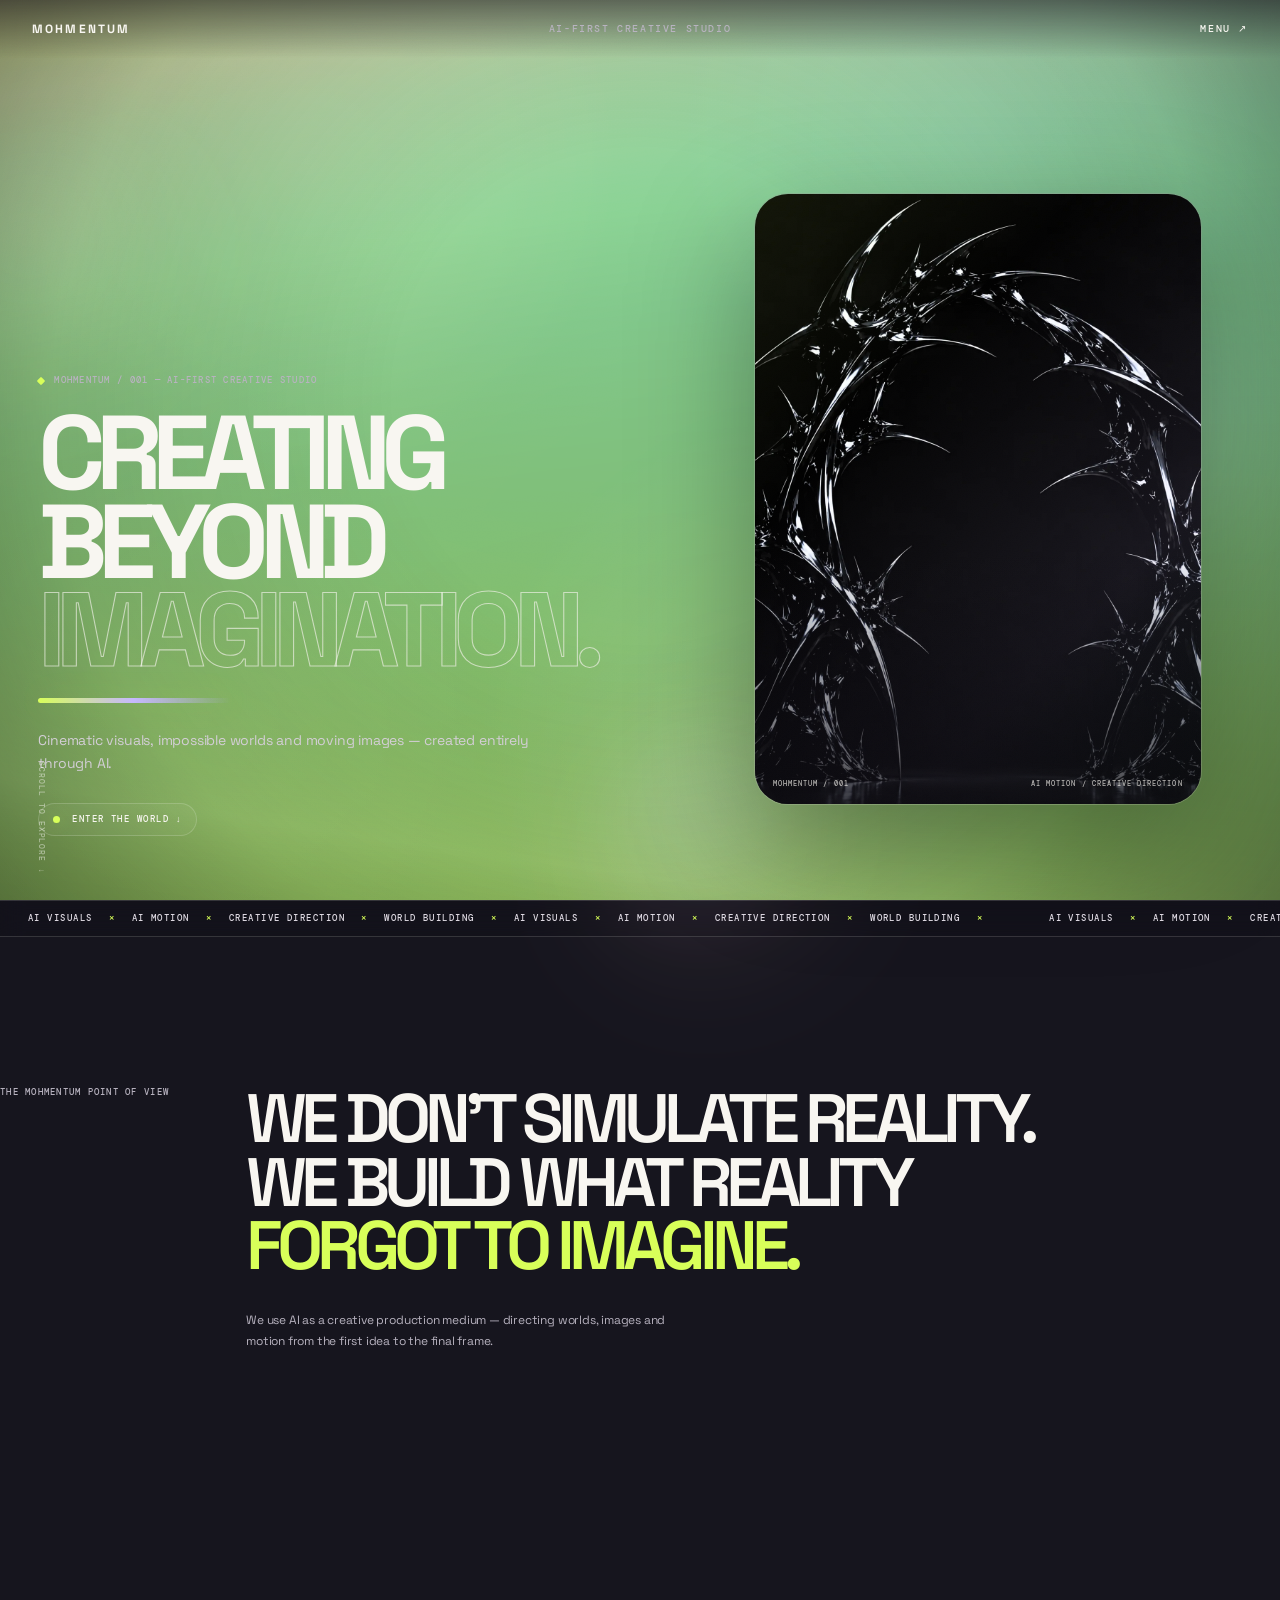
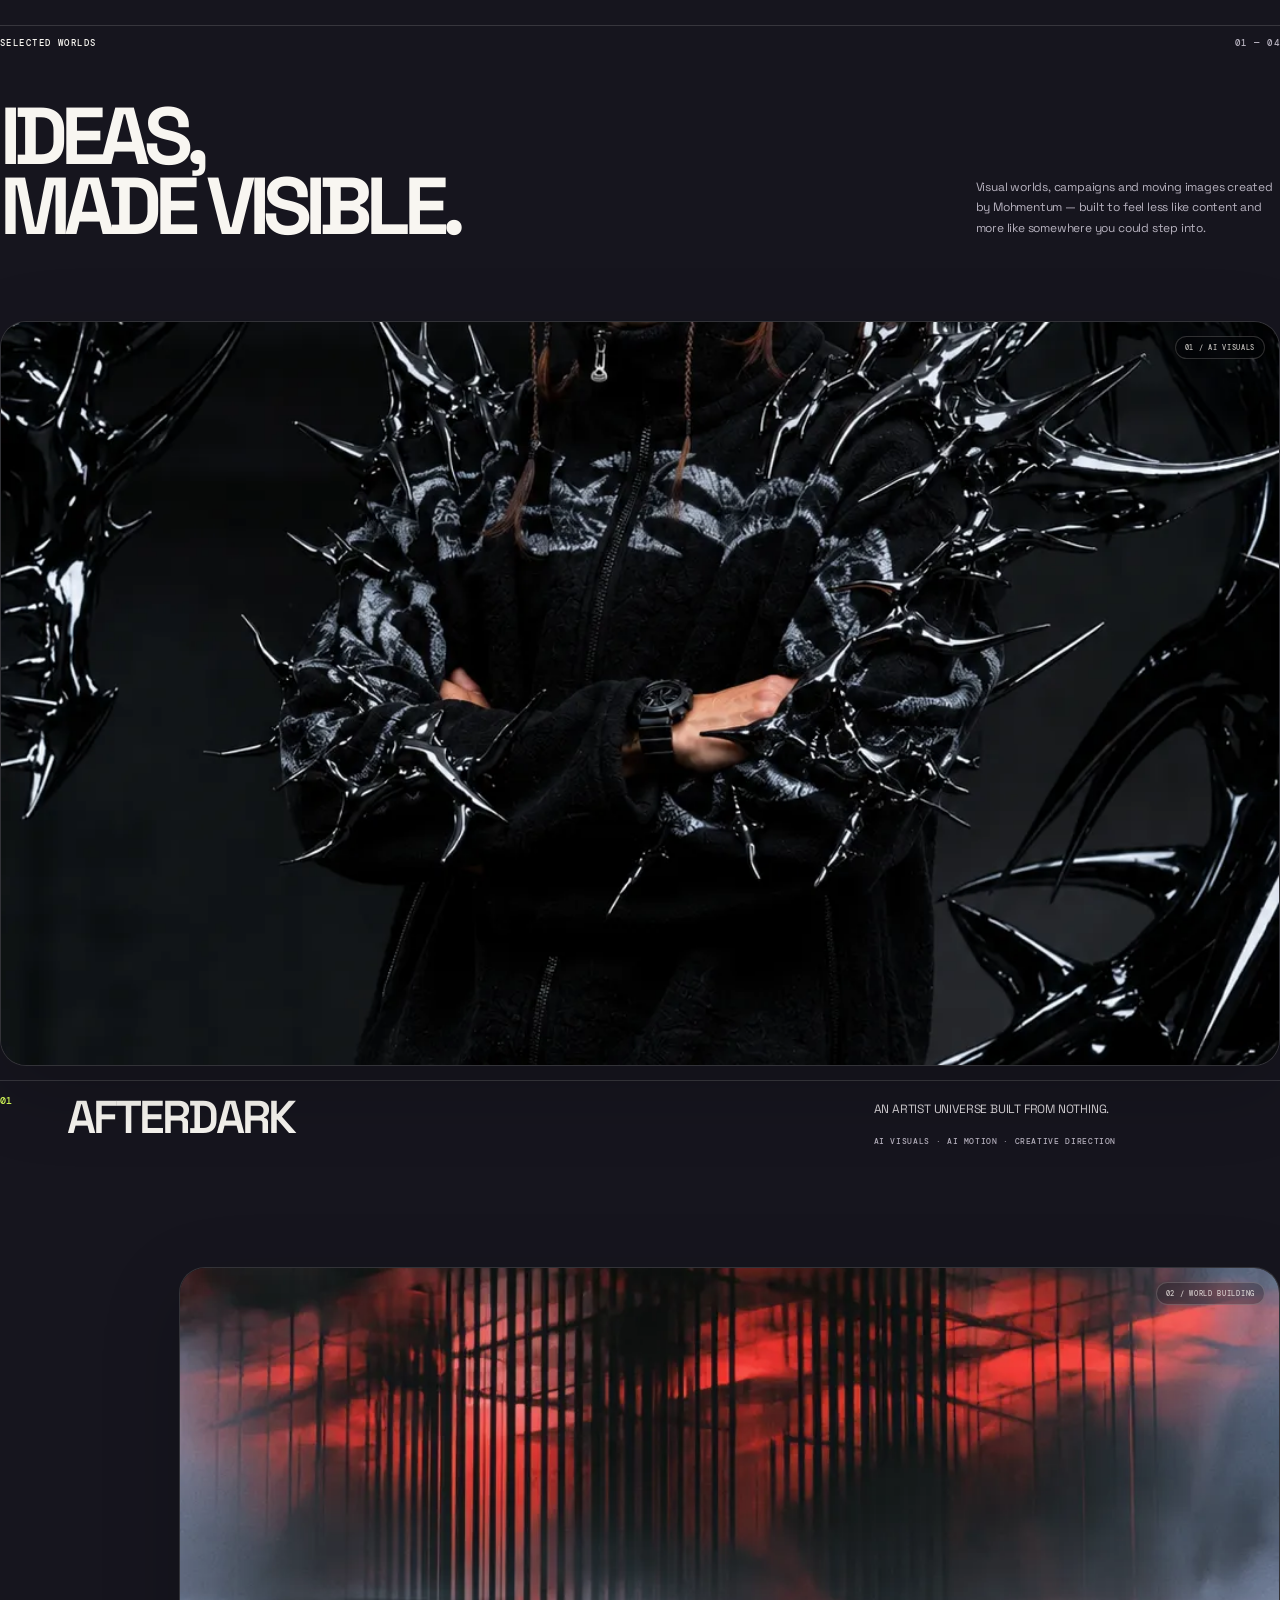
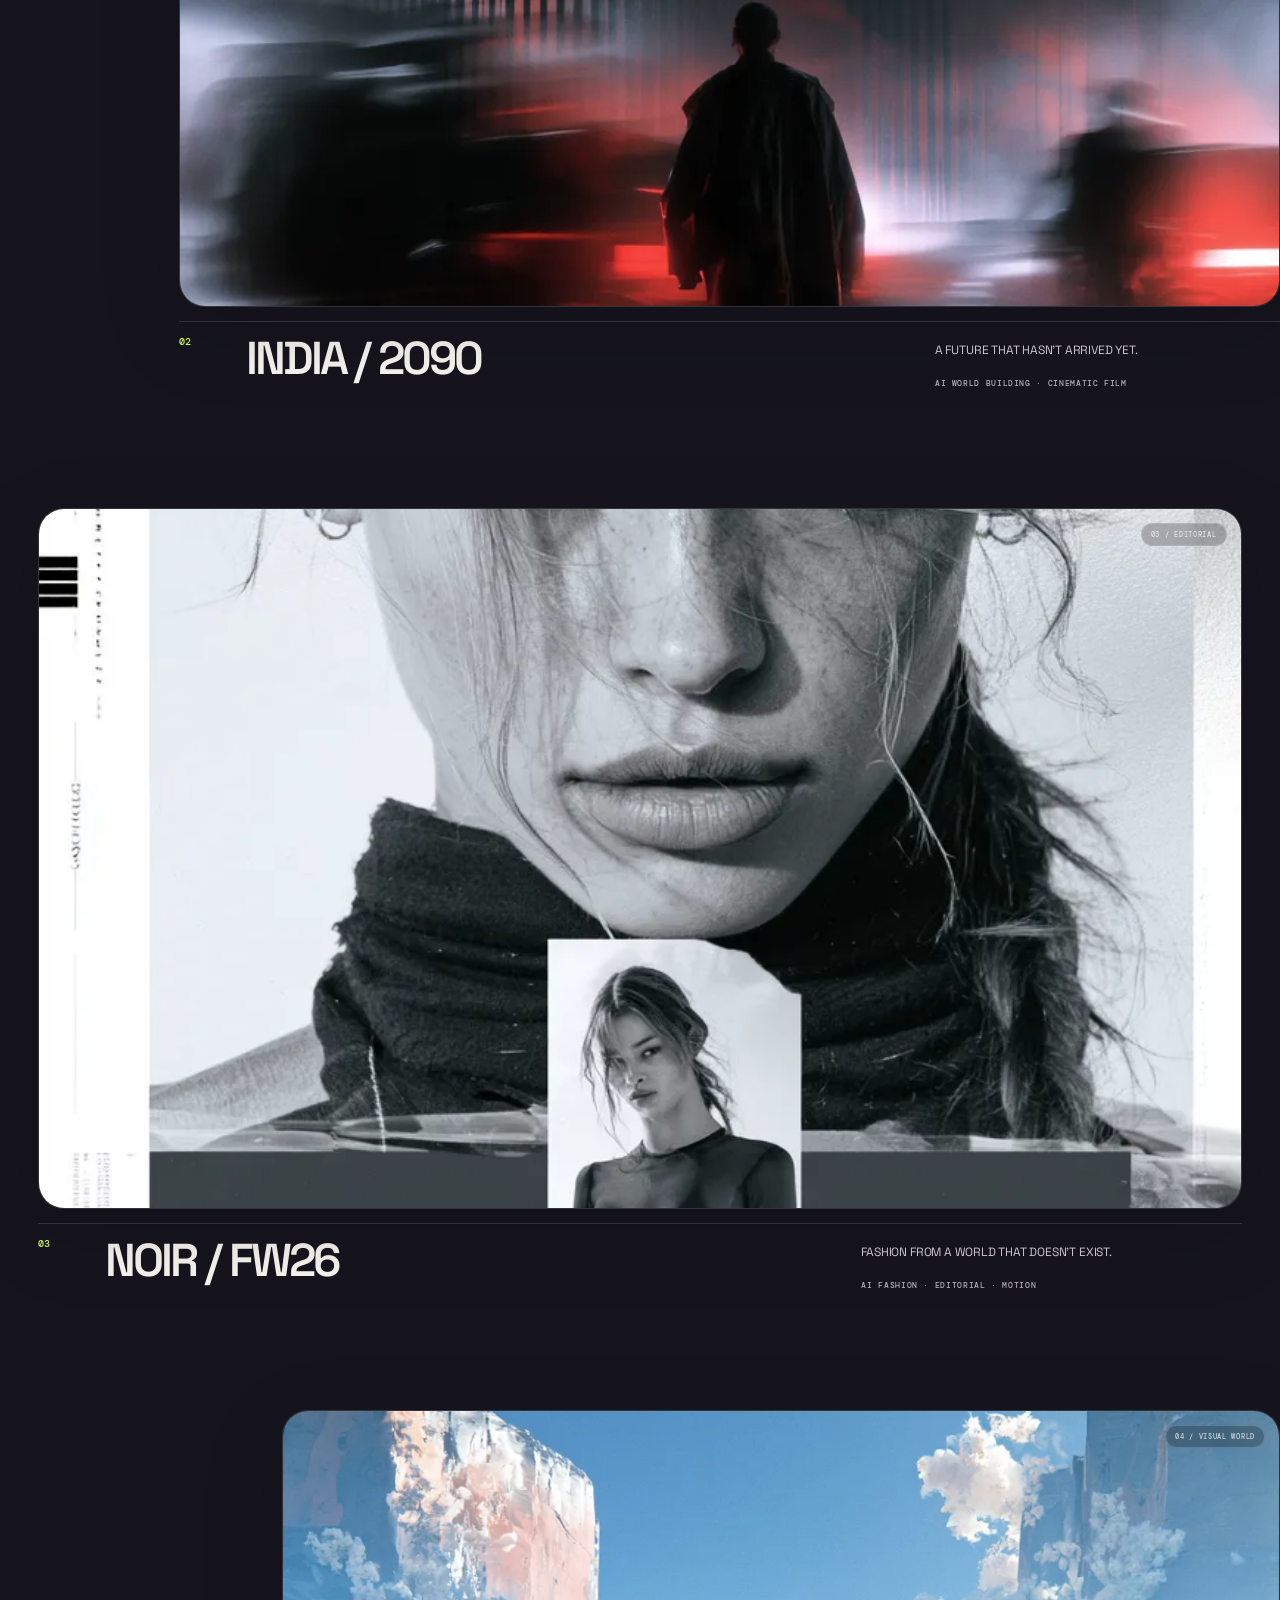
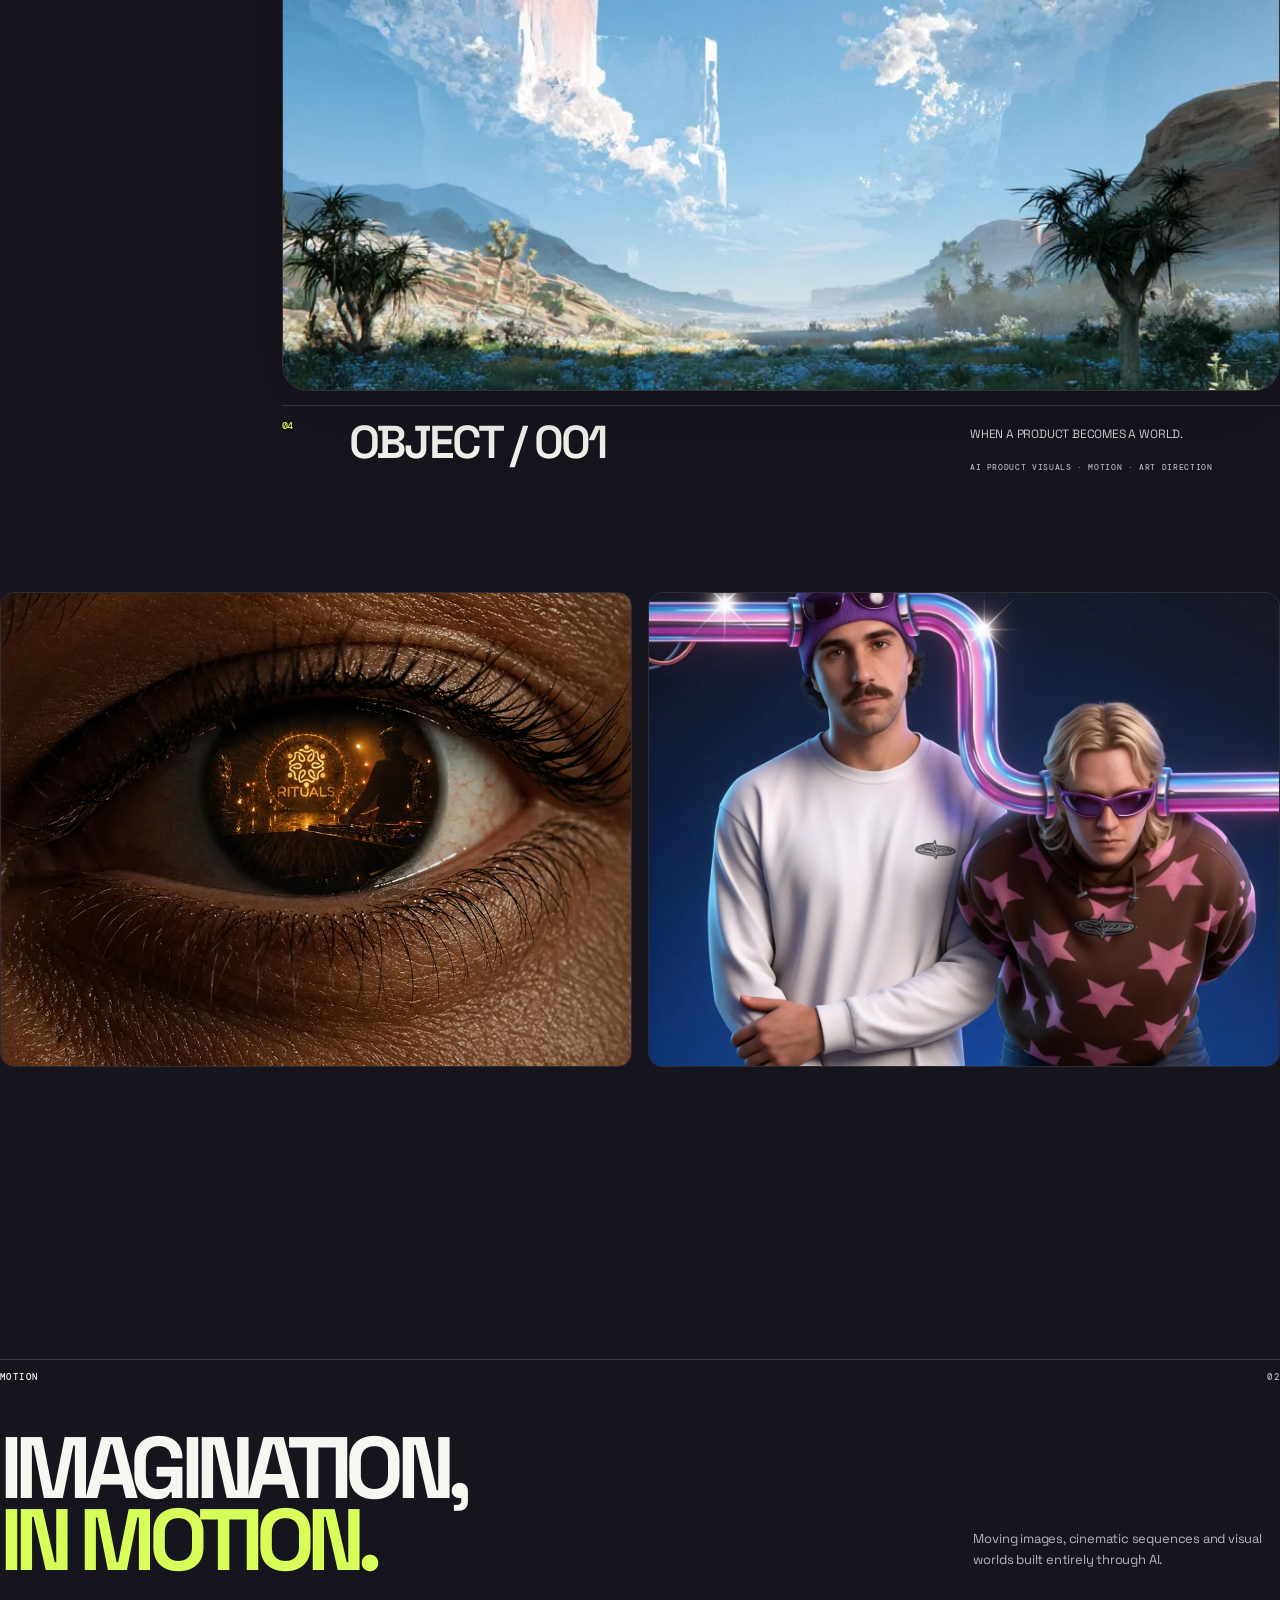
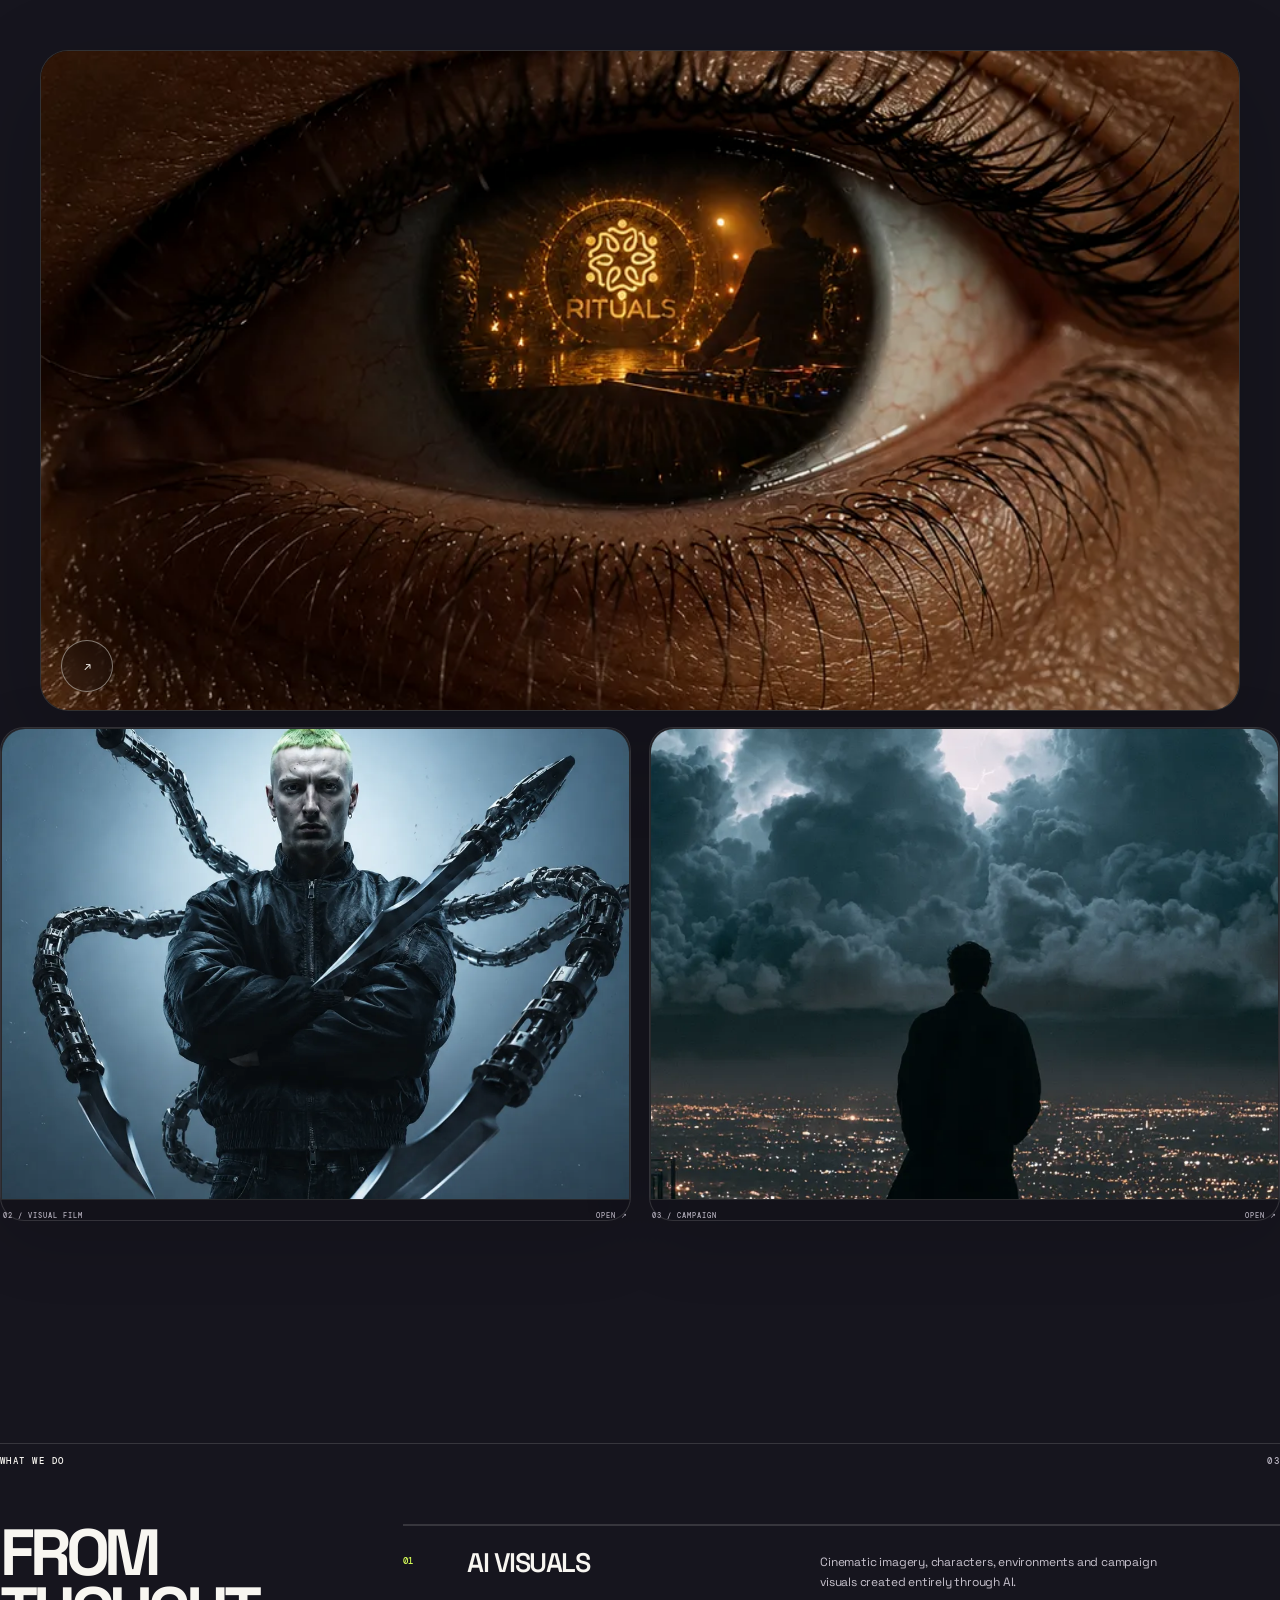
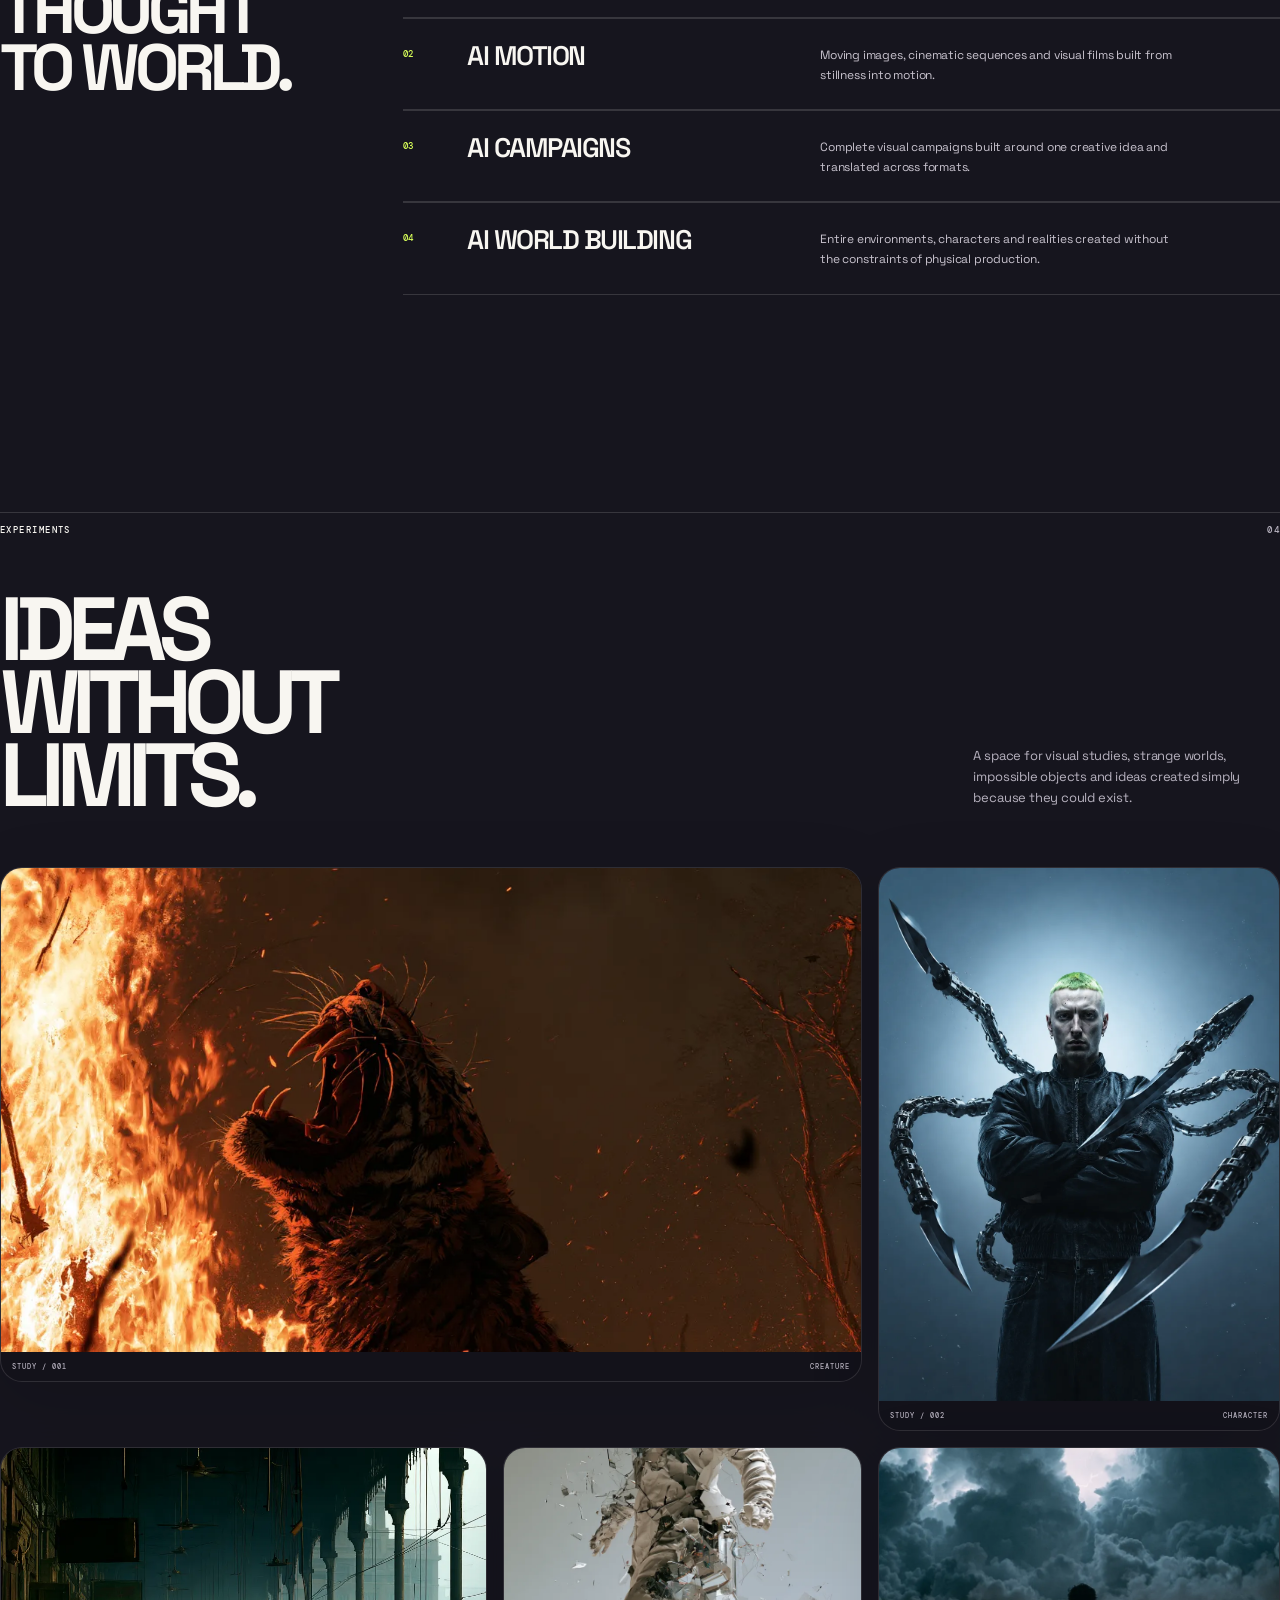
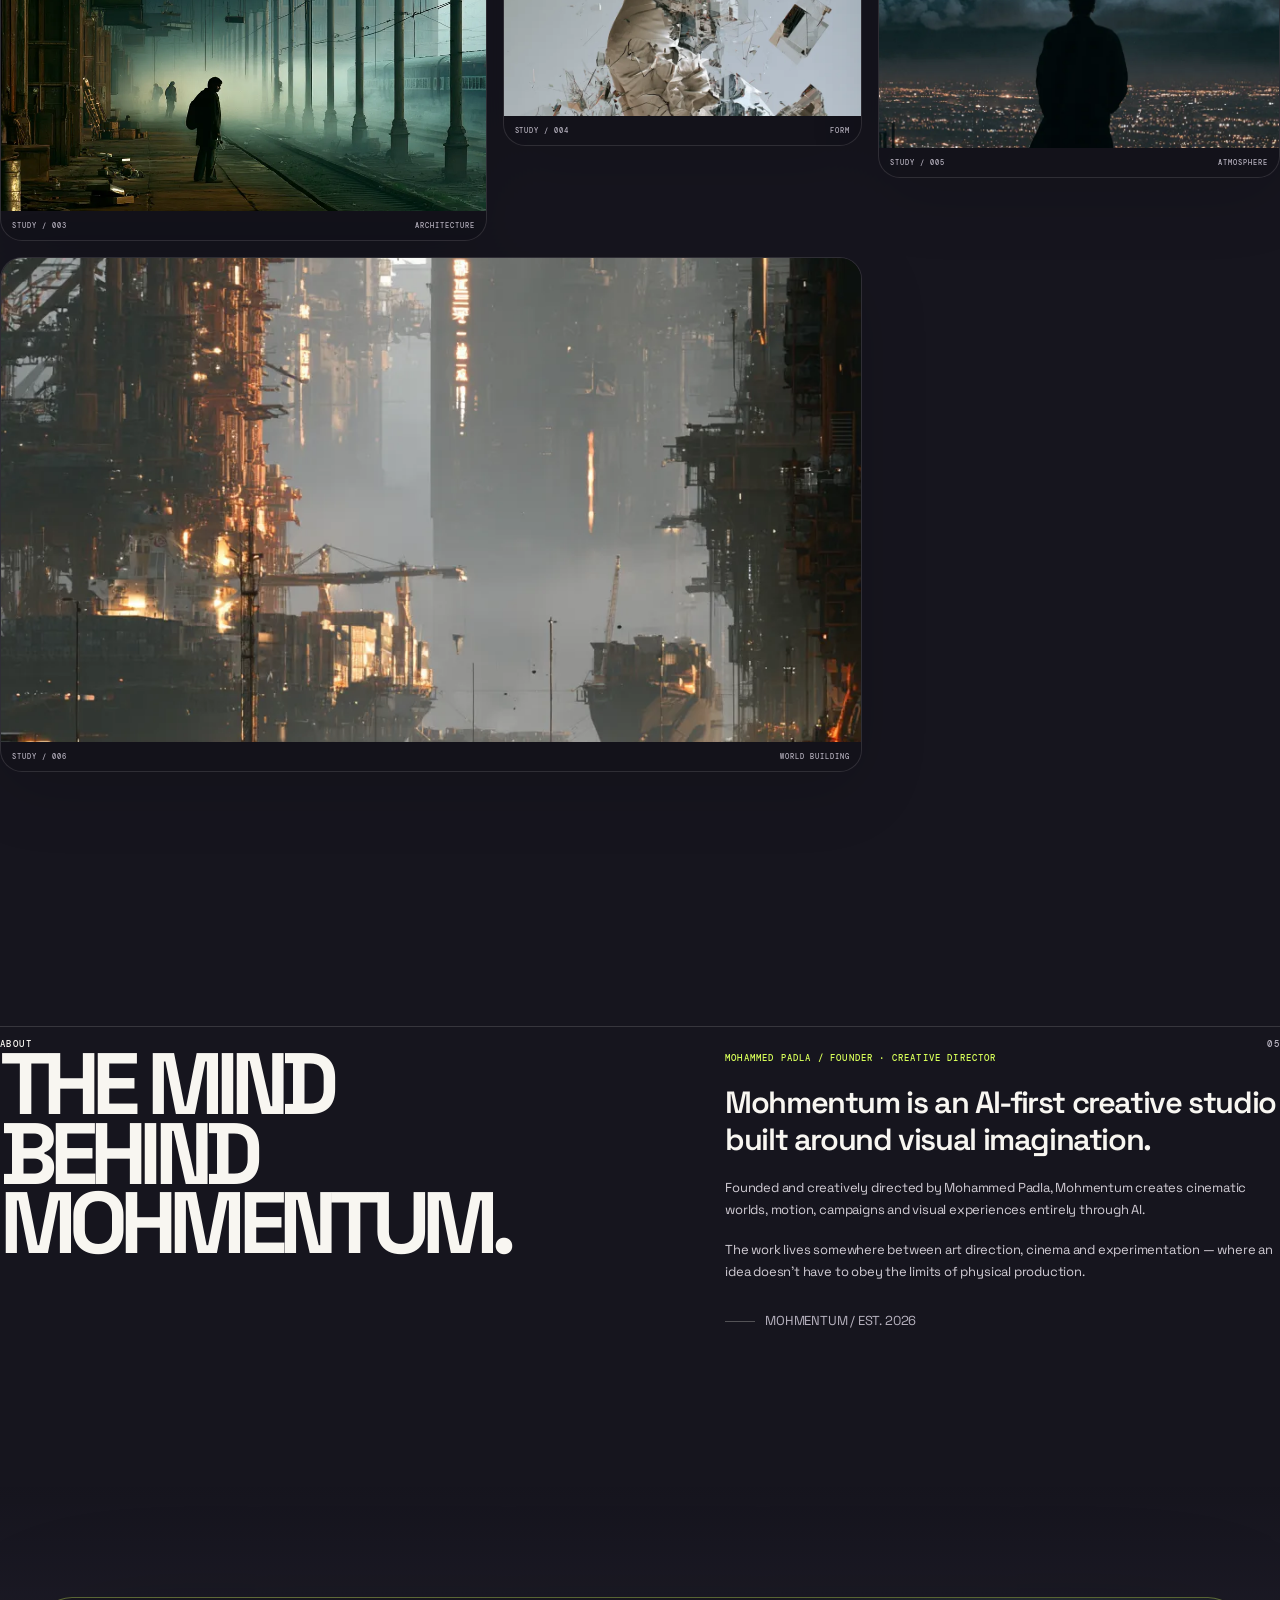
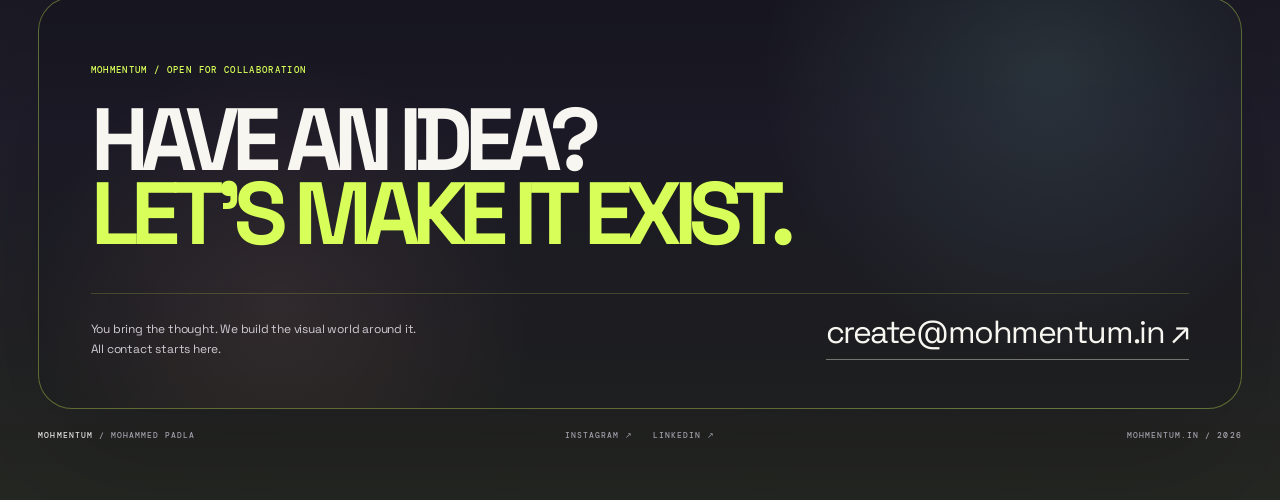
==== commit 7e78e6d5: "Update index.html" ====
--- a/index.html
+++ b/index.html
@@ -1,6 +1,12 @@
 <!doctype html>
 <html lang="en">
 <head>
+  <link rel="icon" href="favicon.svg" type="image/svg+xml">
+<link rel="alternate icon" href="favicon.ico">
+<link rel="icon" type="image/png" sizes="32x32" href="favicon-32x32.png">
+<link rel="icon" type="image/png" sizes="16x16" href="favicon-16x16.png">
+<link rel="apple-touch-icon" sizes="180x180" href="apple-touch-icon.png">
+<link rel="manifest" href="site.webmanifest">
 <meta charset="utf-8">
 <meta name="viewport" content="width=device-width, initial-scale=1, viewport-fit=cover">
 <meta name="theme-color" content="#101018">
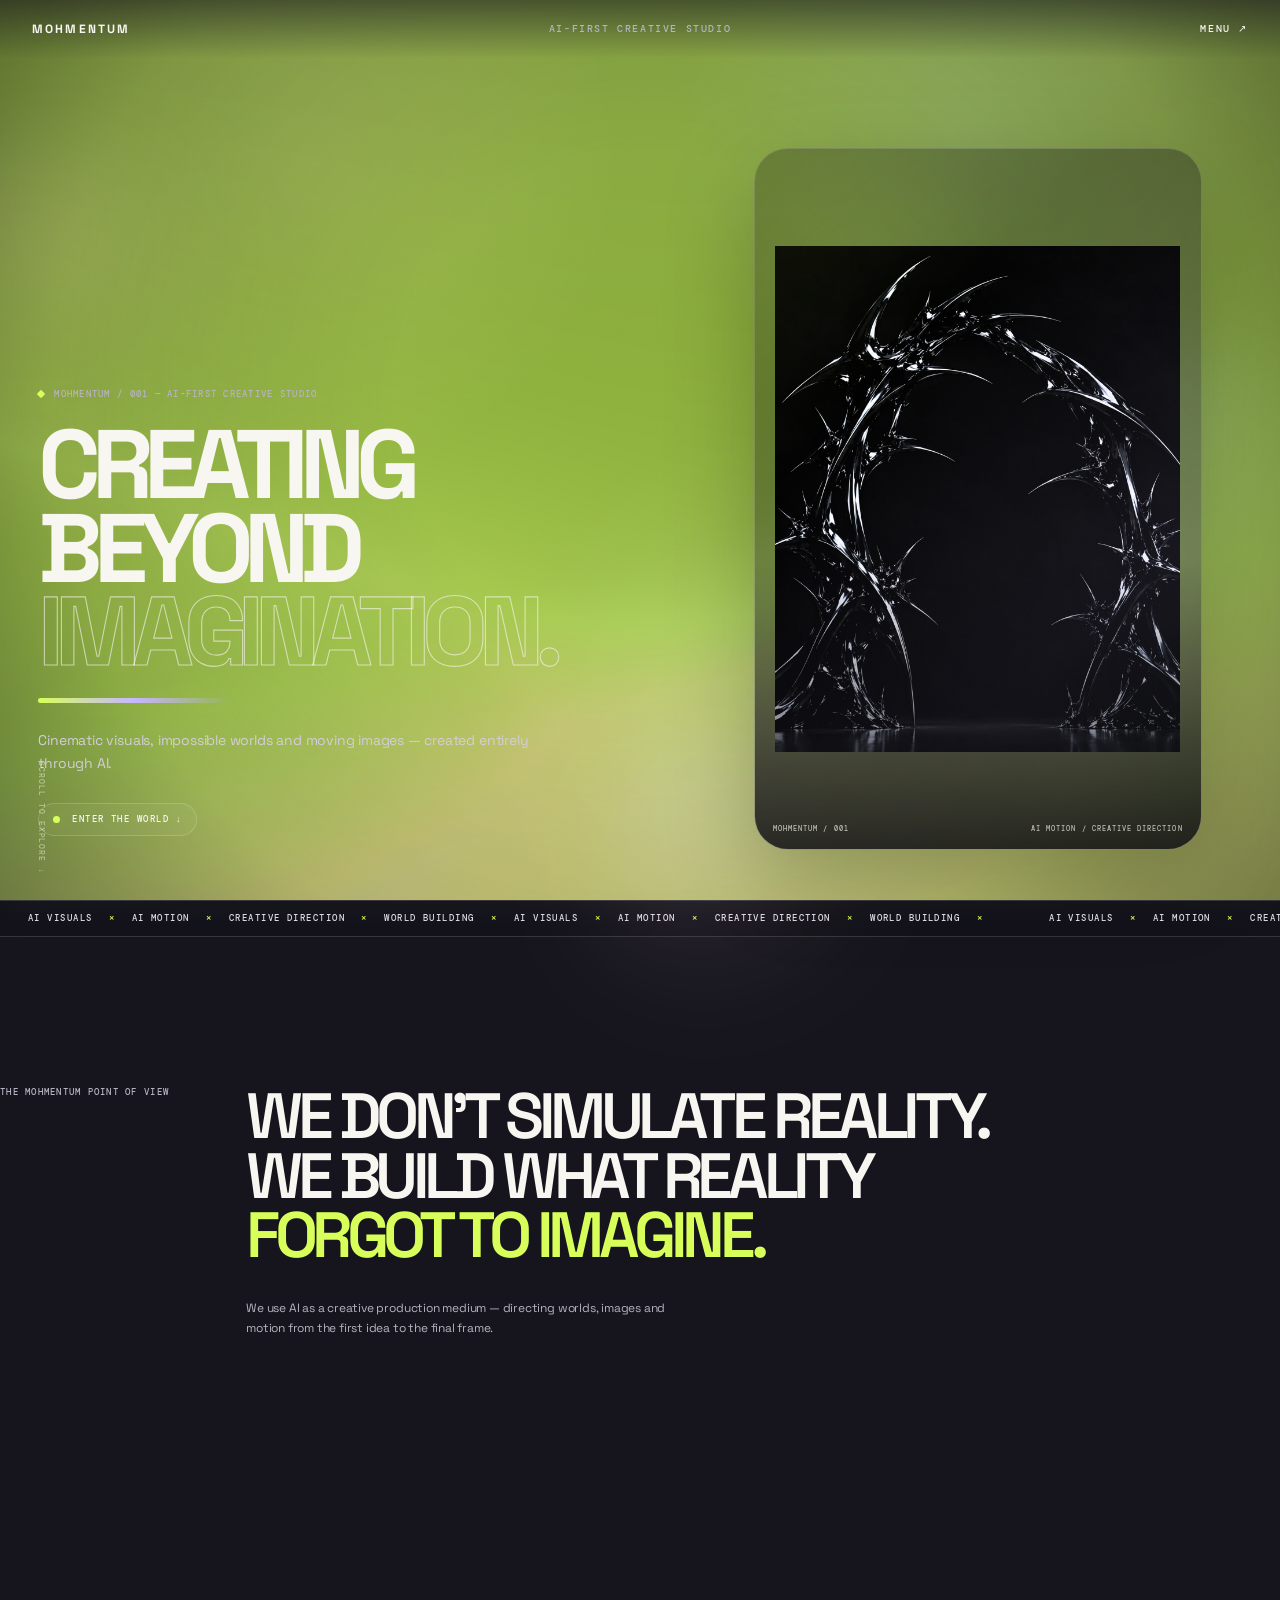
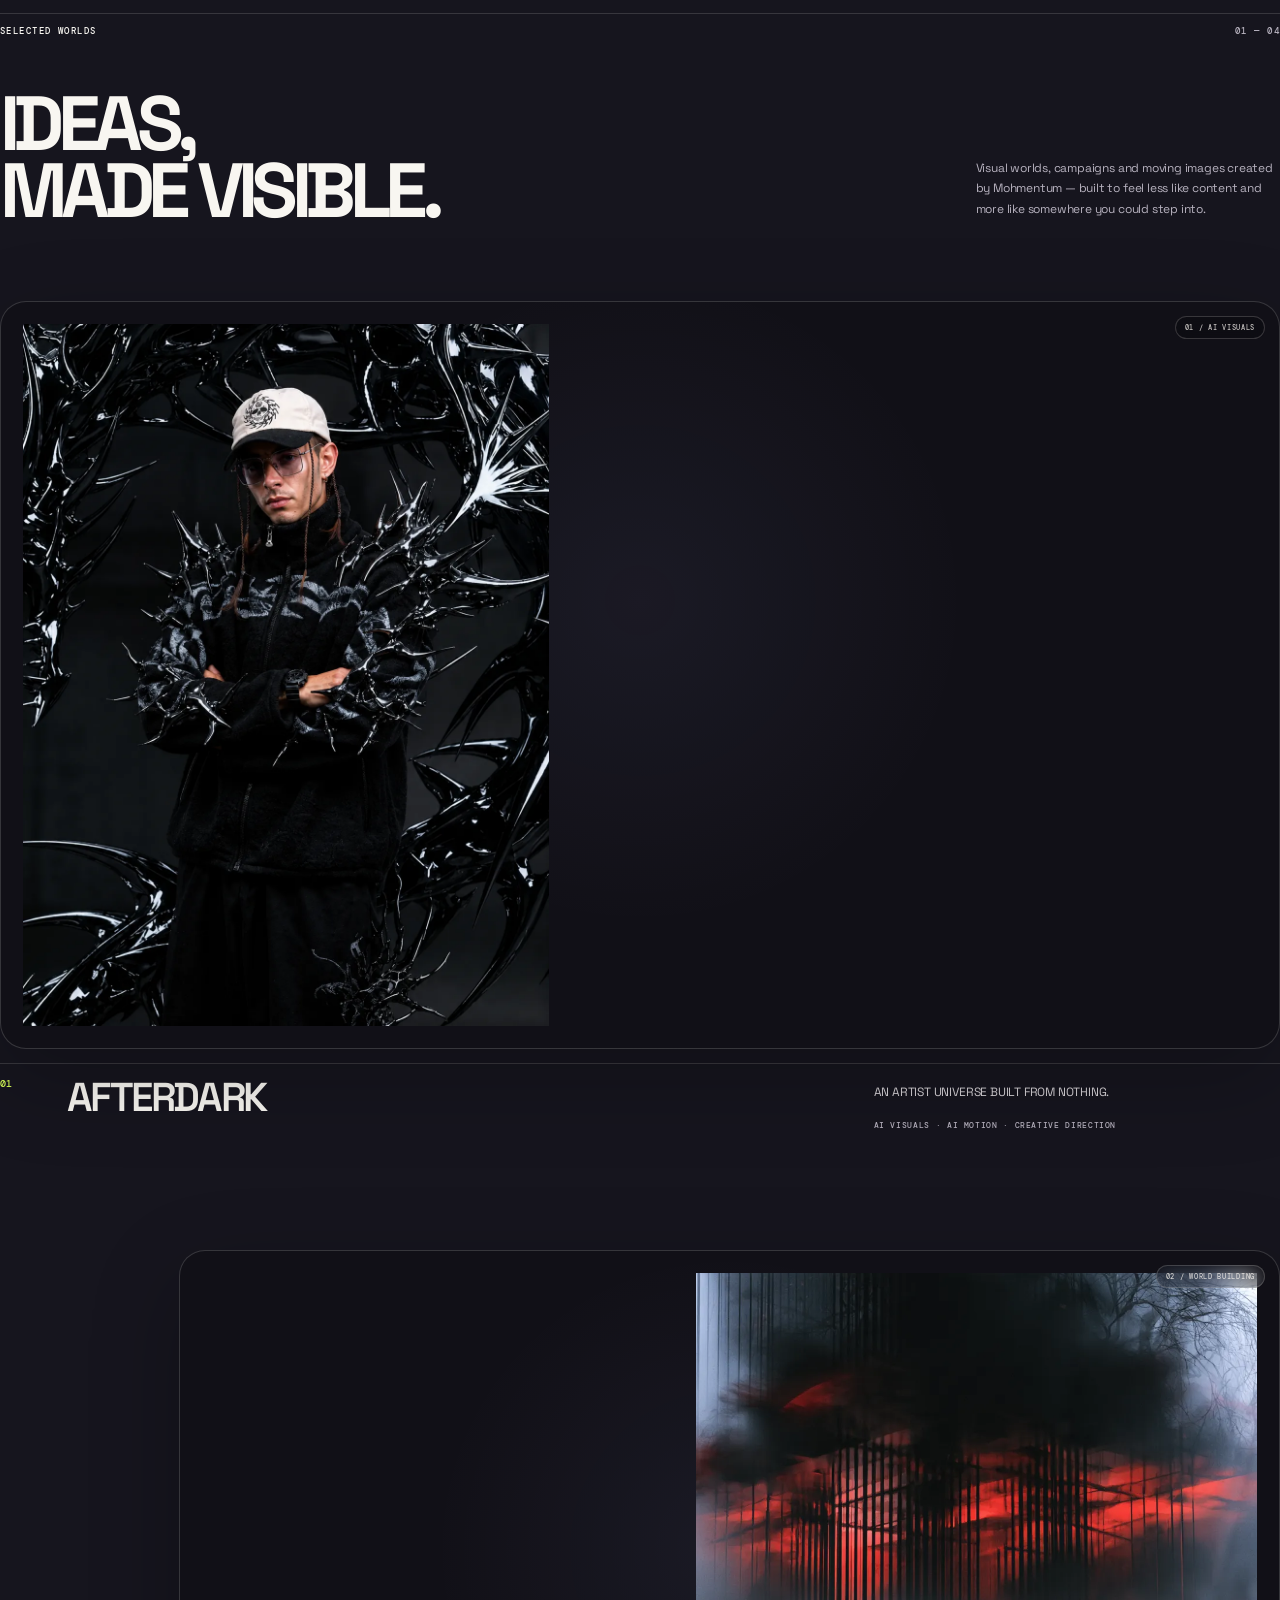
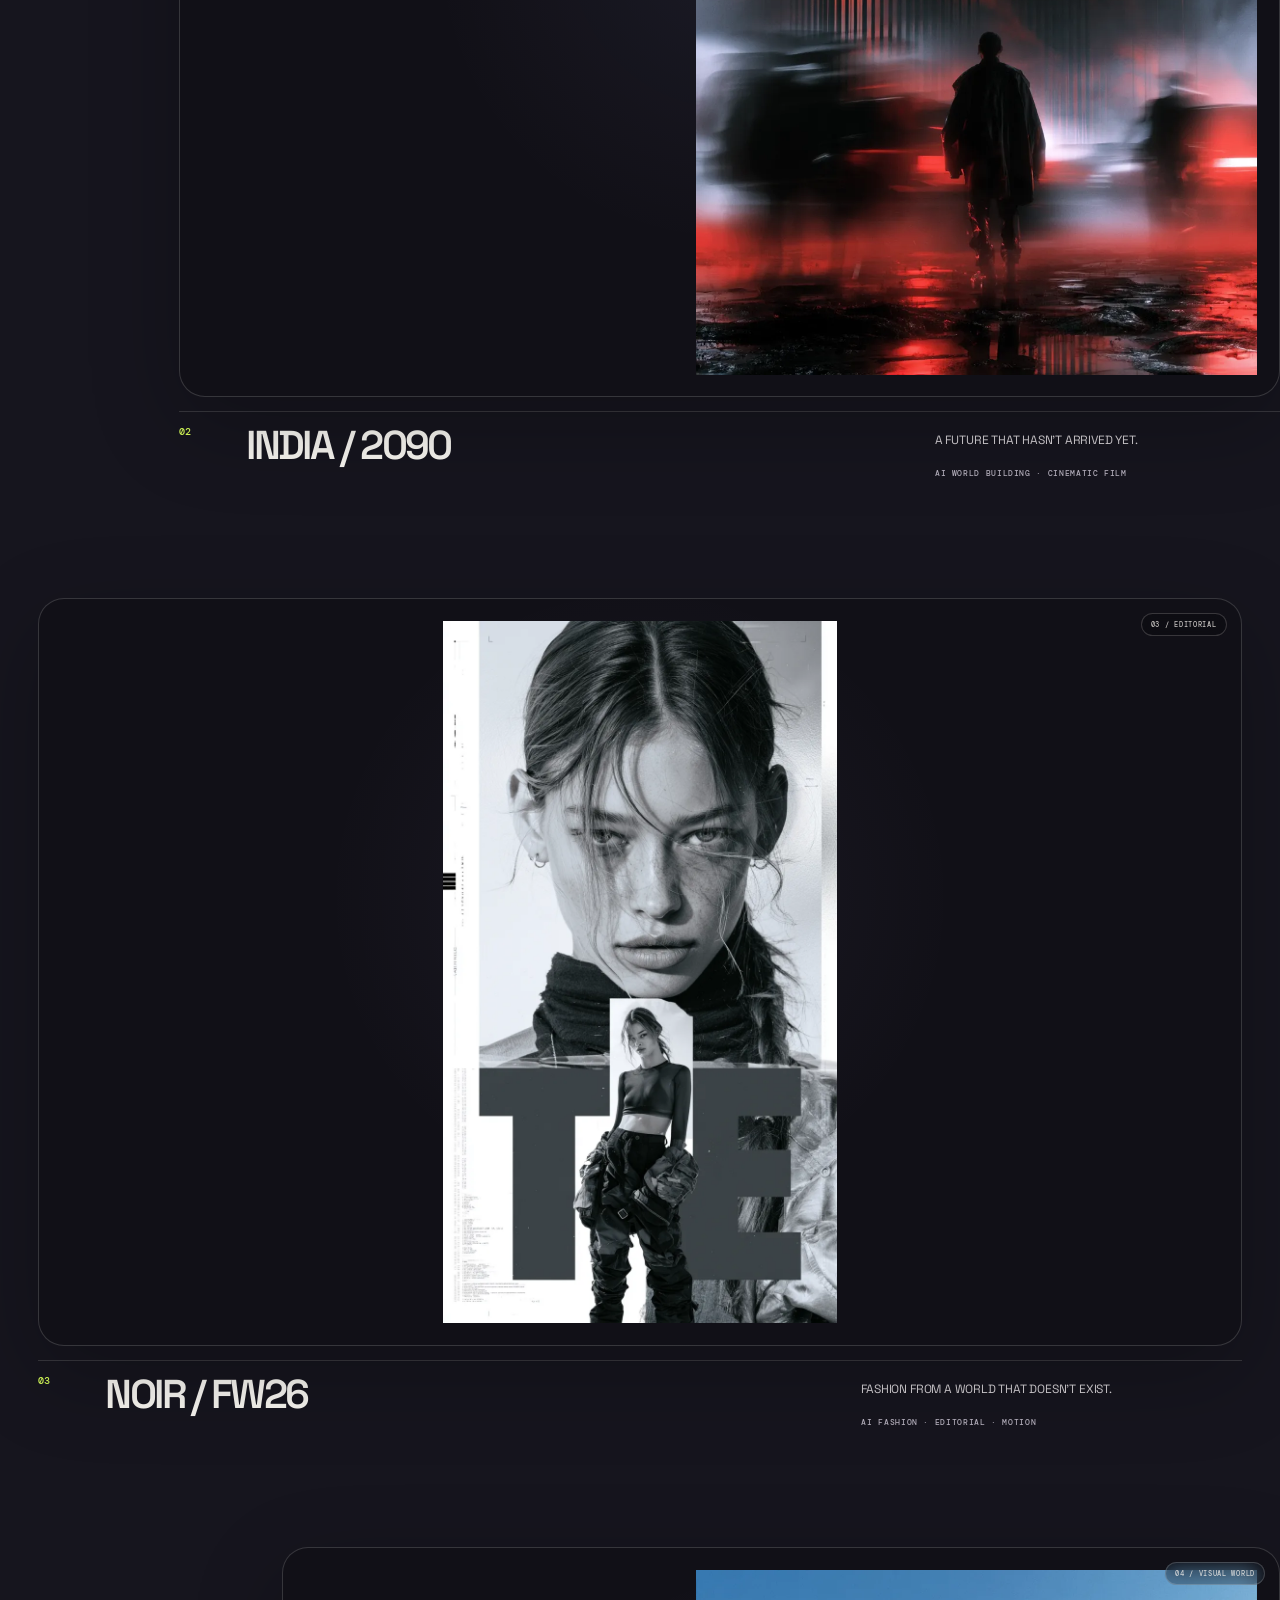
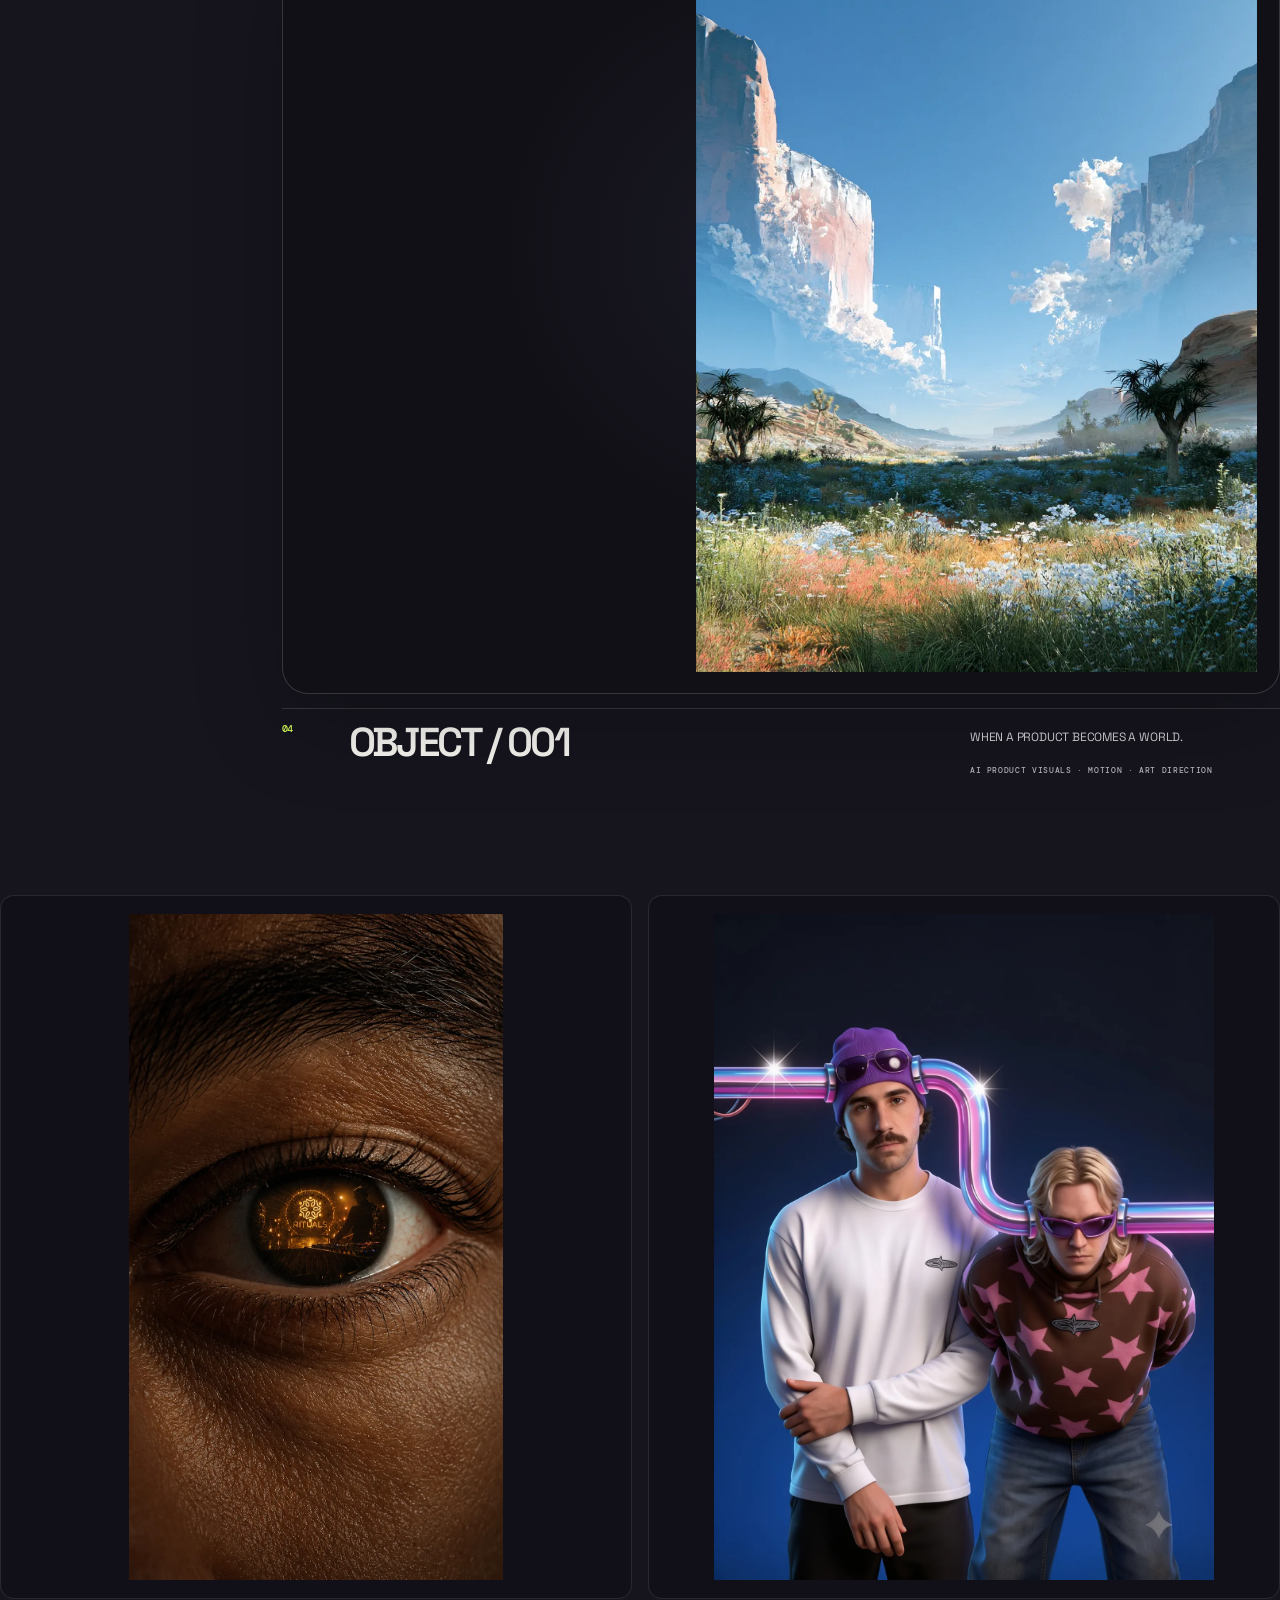
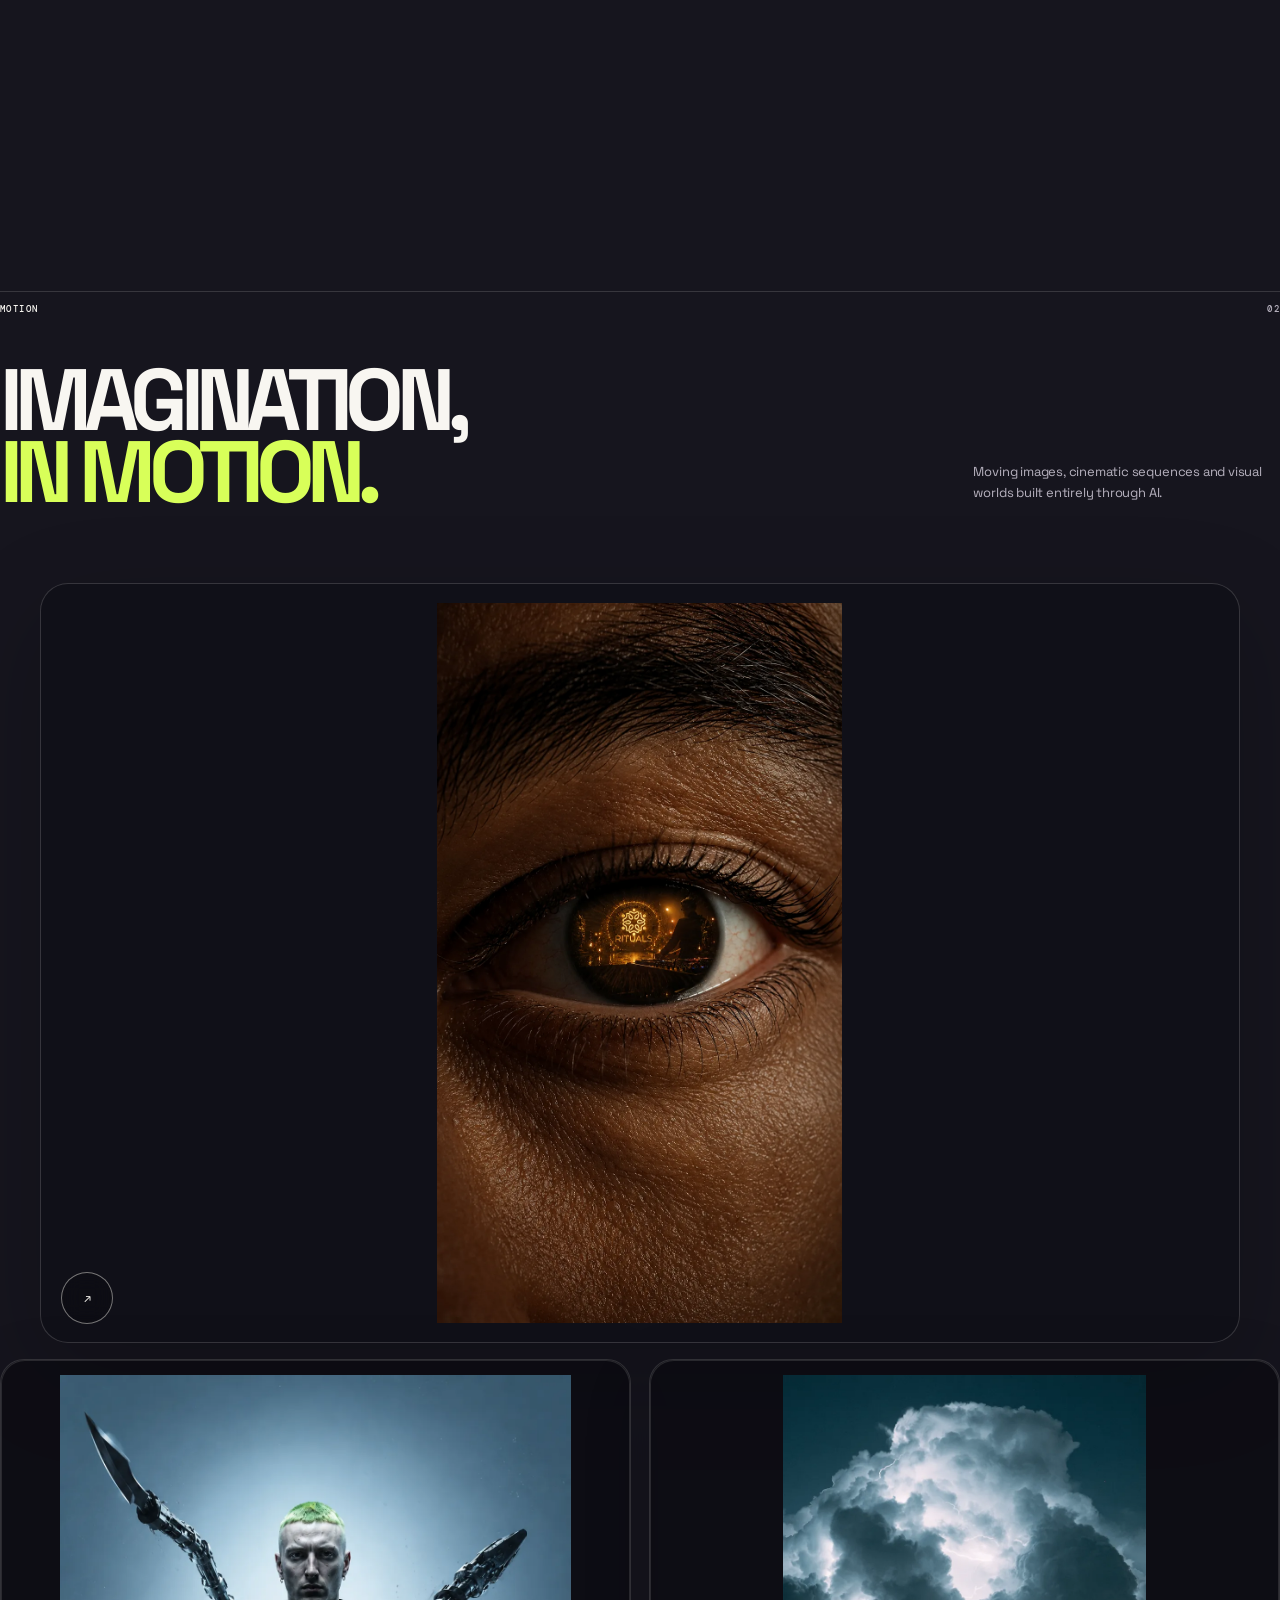
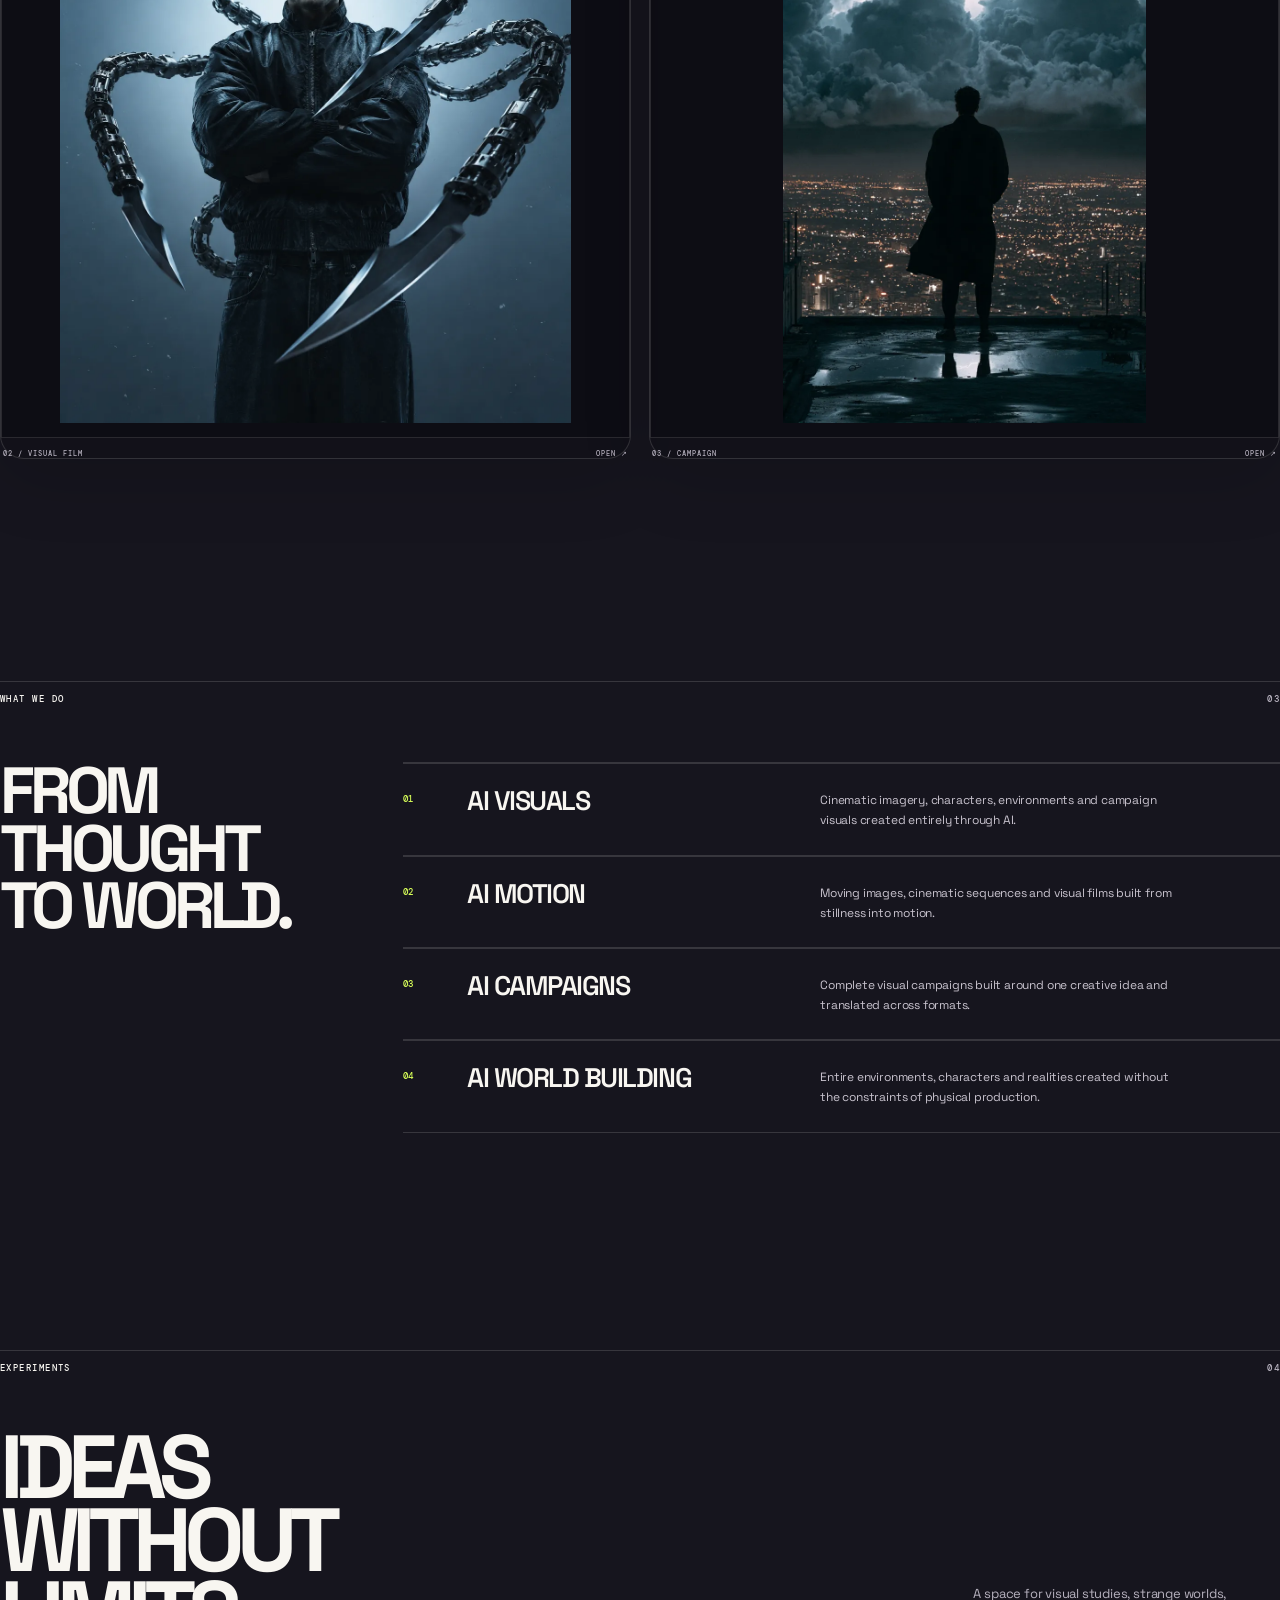
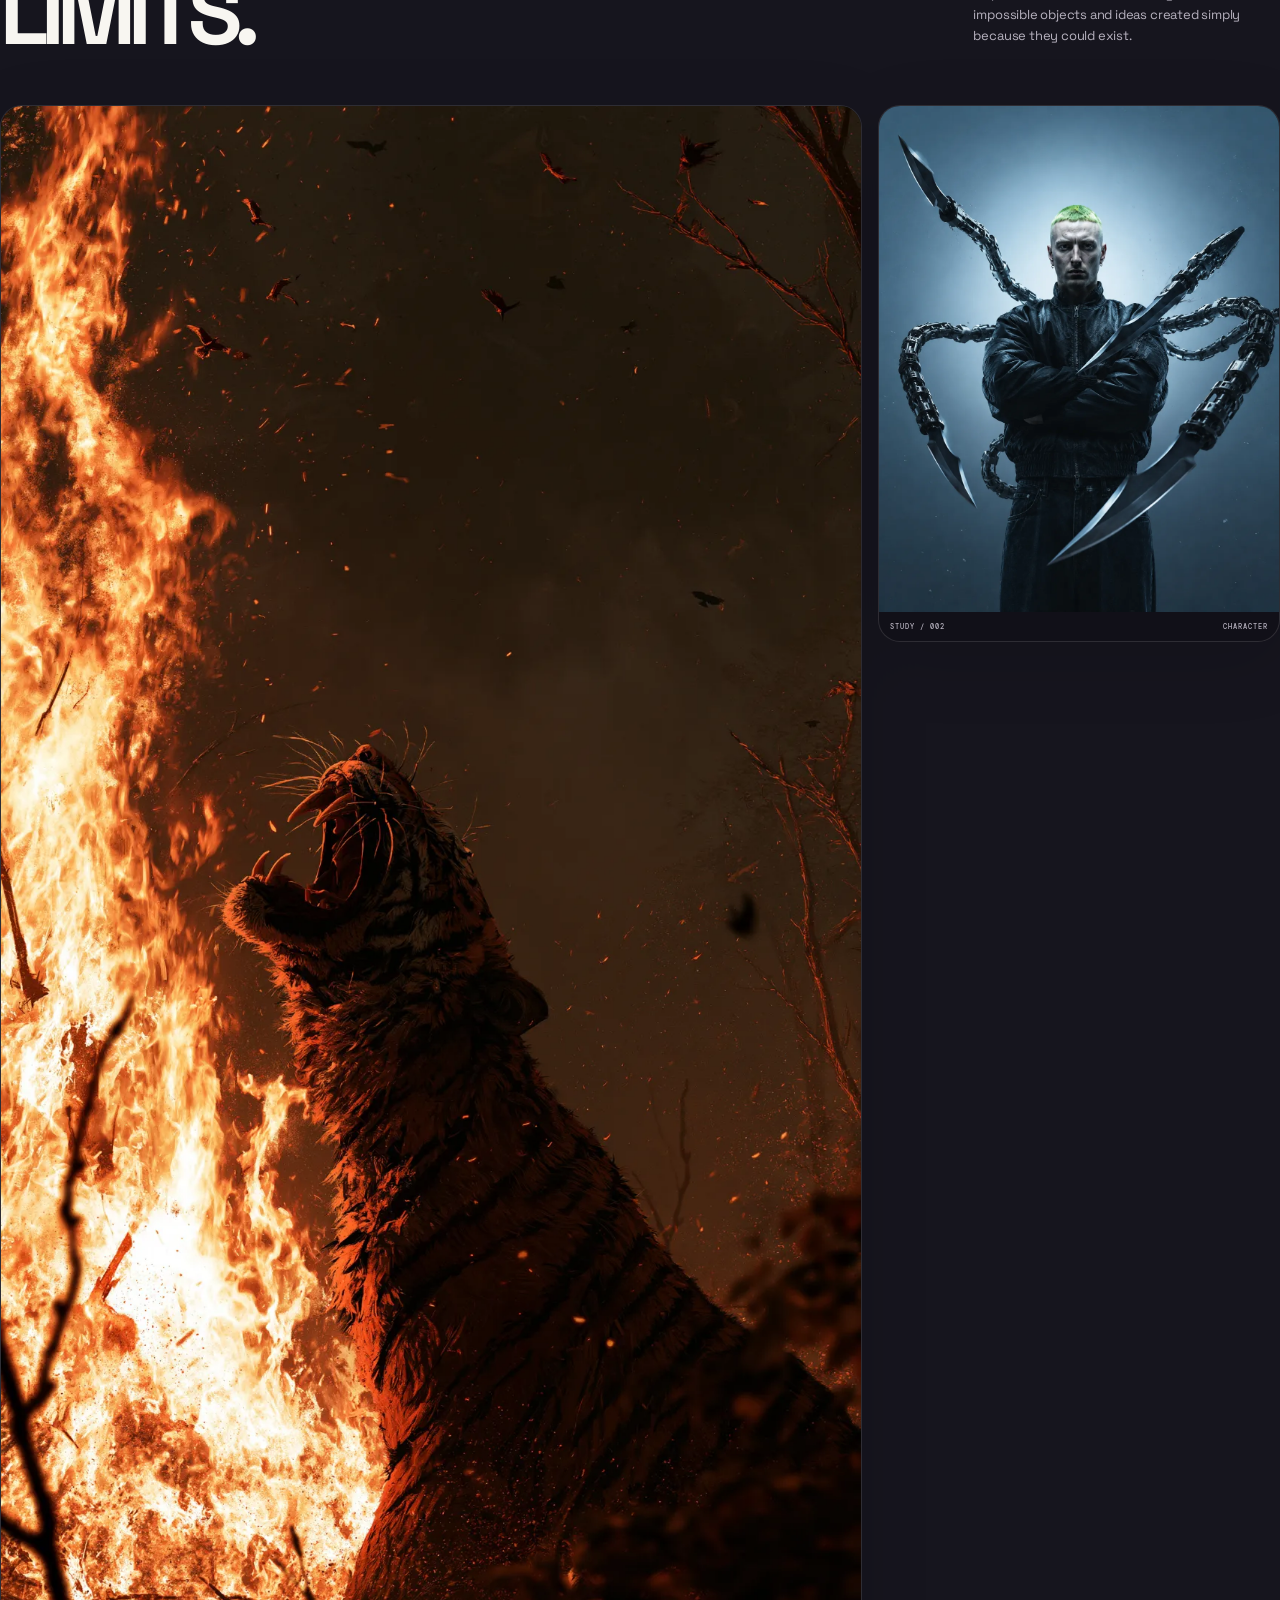
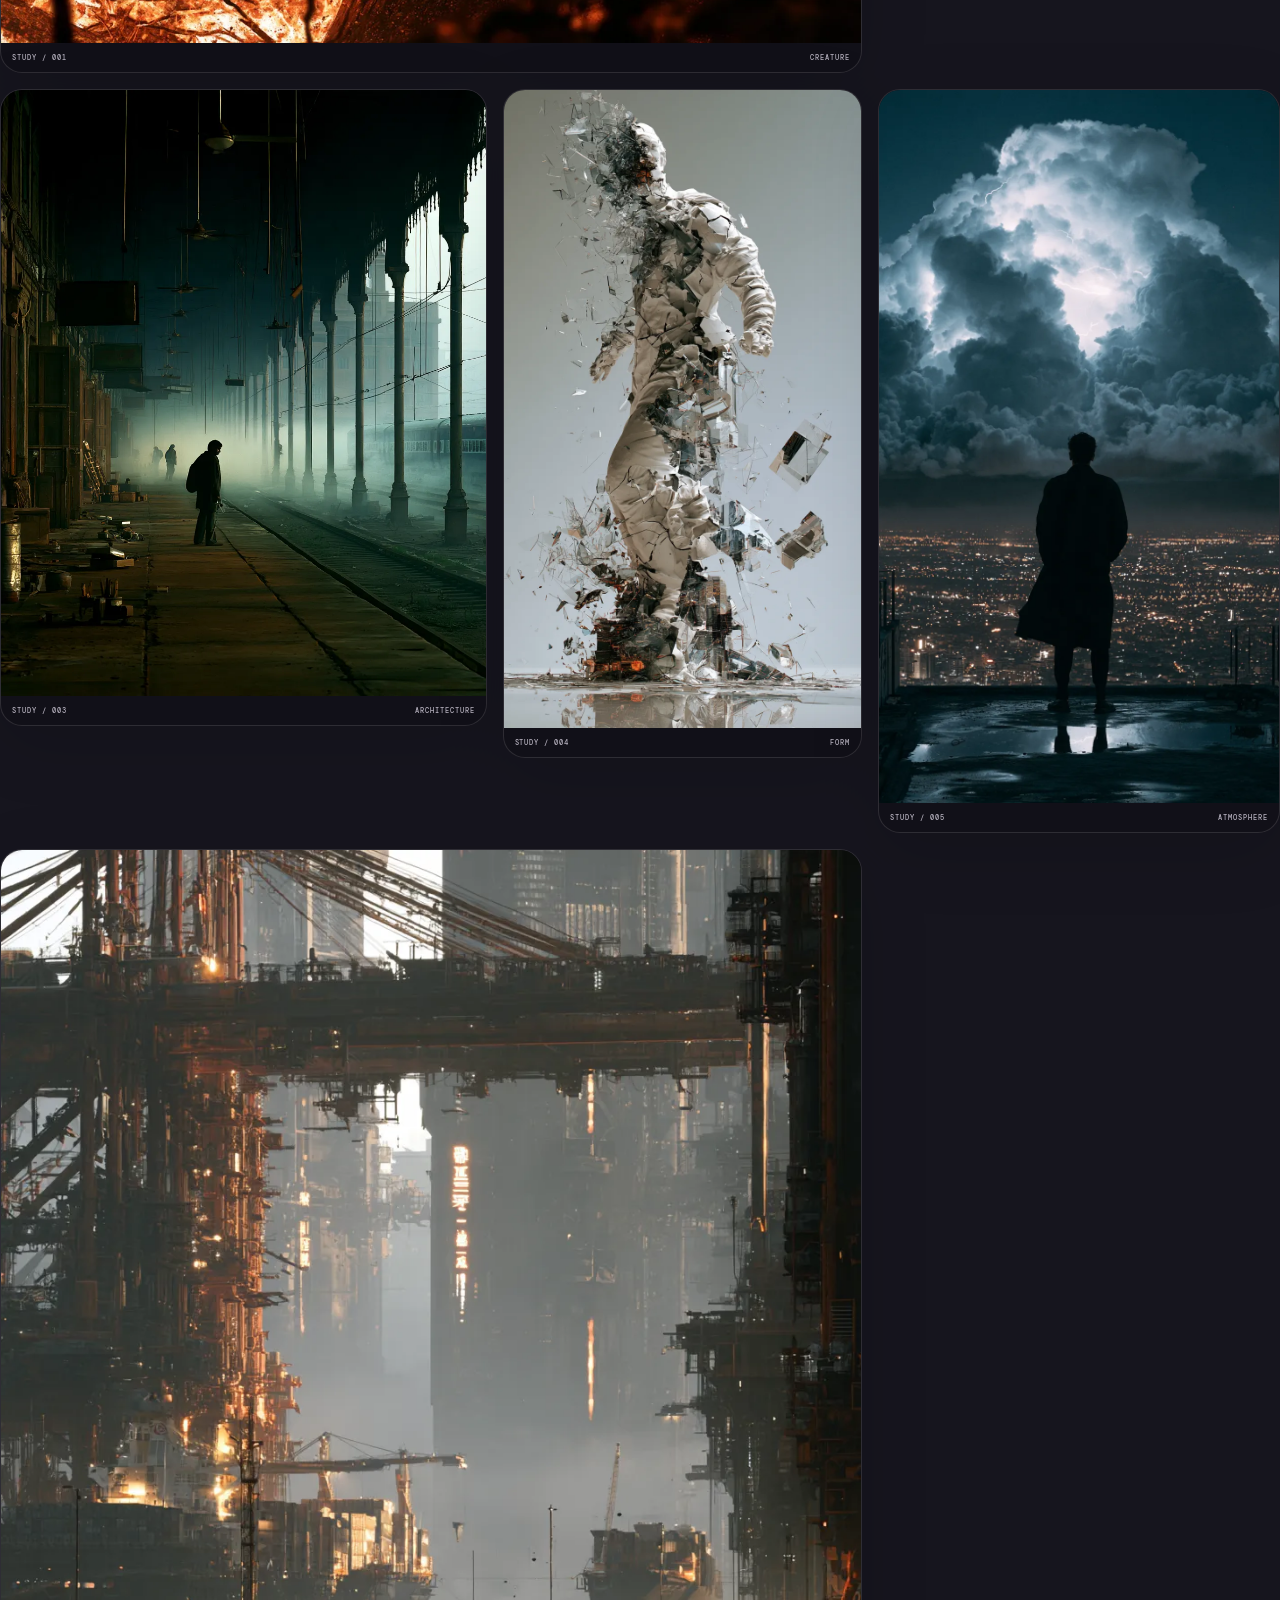
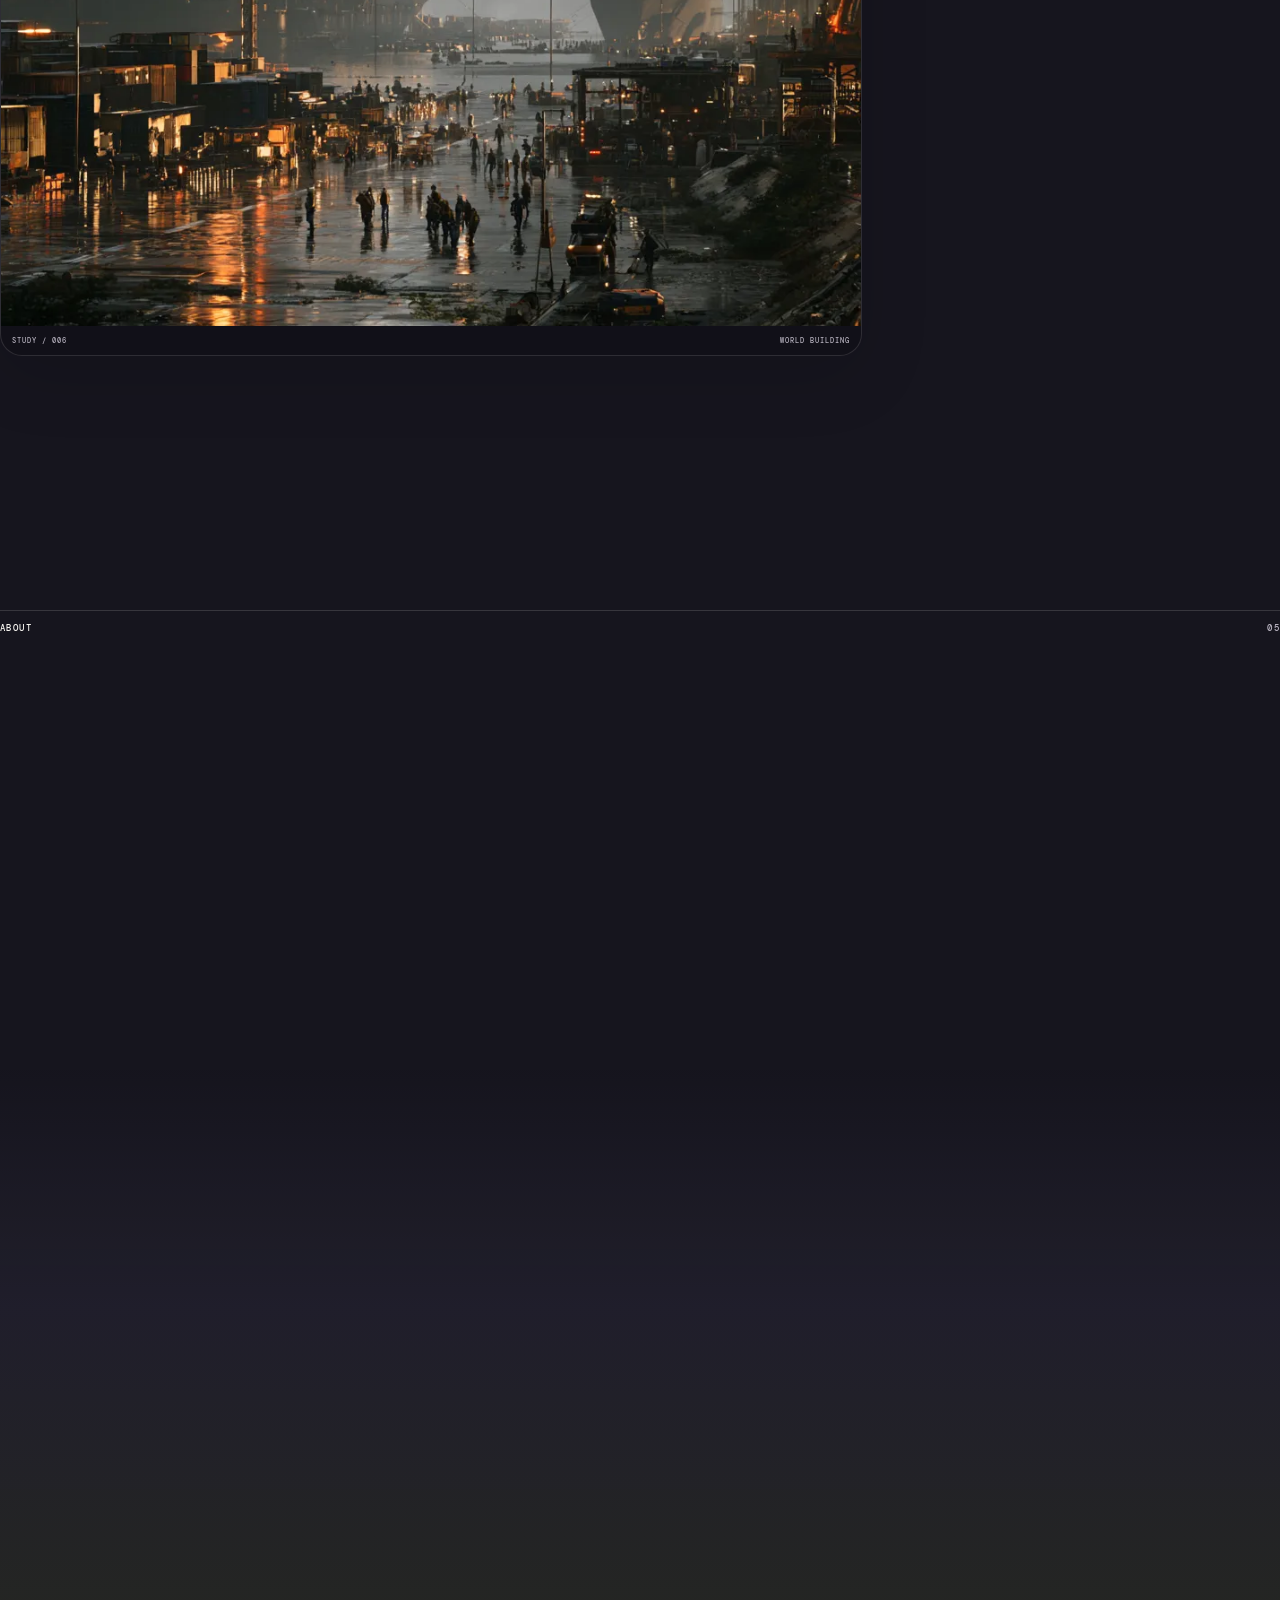
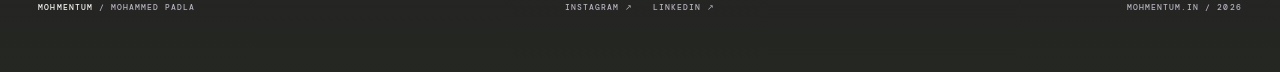
==== commit c679c709: "Add files via upload" ====
--- a/index.html
+++ b/index.html
@@ -1,12 +1,6 @@
 <!doctype html>
 <html lang="en">
 <head>
-  <link rel="icon" href="favicon.svg" type="image/svg+xml">
-<link rel="alternate icon" href="favicon.ico">
-<link rel="icon" type="image/png" sizes="32x32" href="favicon-32x32.png">
-<link rel="icon" type="image/png" sizes="16x16" href="favicon-16x16.png">
-<link rel="apple-touch-icon" sizes="180x180" href="apple-touch-icon.png">
-<link rel="manifest" href="site.webmanifest">
 <meta charset="utf-8">
 <meta name="viewport" content="width=device-width, initial-scale=1, viewport-fit=cover">
 <meta name="theme-color" content="#101018">
@@ -16,6 +10,13 @@
 <meta property="og:type" content="website">
 <meta property="og:url" content="https://mohmentum.in/">
 <title>MOHMENTUM — Creating Beyond Imagination</title>
+<link rel="icon" href="favicon.svg" type="image/svg+xml">
+<link rel="alternate icon" href="favicon.ico">
+<link rel="icon" type="image/png" sizes="32x32" href="favicon-32x32.png">
+<link rel="icon" type="image/png" sizes="16x16" href="favicon-16x16.png">
+<link rel="apple-touch-icon" sizes="180x180" href="apple-touch-icon.png">
+<link rel="manifest" href="site.webmanifest">
+
 <link rel="preconnect" href="https://fonts.googleapis.com">
 <link rel="preconnect" href="https://fonts.gstatic.com" crossorigin>
 <link href="https://fonts.googleapis.com/css2?family=DM+Mono:wght@400;500&family=Space+Grotesk:wght@400;500;600;700&display=swap" rel="stylesheet">
@@ -361,6 +362,437 @@
   .orb-a{width:48vw;height:48vw}.orb-b{width:44vw;height:44vw}.orb-c{width:46vw;height:46vw}
 }
 @media (prefers-reduced-motion:reduce){.scene-wash,.scene-orb{animation:none!important}.reveal{transition:none}.ticker-track{animation:none!important}}
+
+/* ===== MOHMENTUM V10 — MOBILE ART-DIRECTION PASS ===== */
+html{-webkit-text-size-adjust:100%;text-size-adjust:100%}
+body{min-width:0;overflow-x:hidden}
+img,video{max-width:100%;height:auto}
+
+@media (max-width: 860px){
+  .site-header{
+    padding:calc(13px + env(safe-area-inset-top)) 16px 13px;
+    grid-template-columns:1fr auto;
+    background:linear-gradient(180deg,rgba(10,10,15,.72),rgba(10,10,15,0));
+    backdrop-filter:blur(16px);
+  }
+  .brand{font-size:11px;letter-spacing:.18em}
+  .menu-btn{font-size:9px;letter-spacing:.16em;padding:7px 0}
+
+  .nav-overlay{padding:calc(88px + env(safe-area-inset-top)) 18px calc(24px + env(safe-area-inset-bottom));}
+  .nav-links{gap:5px}
+  .nav-links a{font-size:clamp(38px,14vw,58px);line-height:.88;letter-spacing:-.07em}
+
+  #scene{opacity:.96}
+  .scene-wash{opacity:.9}
+  .scene-orb{opacity:.24;filter:blur(26px)}
+  .scene-vignette{background:radial-gradient(circle at 50% 34%,transparent 24%,rgba(7,6,12,.12) 60%,rgba(7,6,12,.48) 100%)}
+
+  .hero{
+    min-height:auto;
+    padding:calc(92px + env(safe-area-inset-top)) 16px 22px;
+    display:flex;
+    flex-direction:column;
+    align-items:stretch;
+    gap:26px;
+  }
+  .hero-copy{padding:20px 0 0;max-width:none}
+  .hero-mark{margin-bottom:18px;gap:9px}
+  .hero-mark span:last-child{font-size:8px;letter-spacing:.12em}
+  .hero h1{
+    font-size:clamp(54px,15.5vw,74px);
+    line-height:.86;
+    letter-spacing:-.085em;
+    margin:0 0 22px;
+    max-width:100%;
+  }
+  .hero h1::after{width:110px;height:3px;margin-top:18px}
+  .hero-lead{font-size:13px;line-height:1.56;max-width:330px;margin:0 0 22px}
+  .cta{font-size:8px;padding:10px 12px;letter-spacing:.14em}
+  .hero-media{
+    width:100%;
+    height:58svh;
+    min-height:0;
+    max-height:590px;
+    border-radius:20px;
+    box-shadow:0 24px 70px rgba(0,0,0,.32);
+  }
+  .hero-media video{object-fit:cover}
+  .hero-media-meta{left:13px;right:13px;bottom:13px;gap:10px;font-size:6.5px;letter-spacing:.11em}
+
+  .ticker{margin-top:4px}
+  .ticker span{padding:12px 22px;font-size:7.5px}
+  .ticker-track{animation-duration:34s}
+
+  .statement{padding:86px 16px 92px}
+  .statement-grid{display:block}
+  .statement-grid .eyebrow{margin-bottom:22px}
+  .statement h2{font-size:clamp(36px,10.2vw,48px);line-height:.95;letter-spacing:-.075em}
+  .statement-note{font-size:12px;line-height:1.62;margin-top:22px;max-width:100%}
+
+  .section{padding:66px 16px}
+  .section-kicker{padding-top:11px;font-size:8px;letter-spacing:.14em}
+  .work-intro,.motion-intro,.exp-head{padding:36px 0 38px;gap:18px}
+  .work-intro h2,.motion-intro h2,.exp-head h2{font-size:clamp(48px,12.8vw,58px);line-height:.86;letter-spacing:-.075em}
+  .work-intro p,.motion-intro p,.exp-head p{font-size:11.5px;line-height:1.65;max-width:310px}
+
+  .work-item{margin-bottom:72px}
+  .work-media{border-radius:18px}
+  .work-media img{aspect-ratio:4/5;object-fit:cover;filter:saturate(.95)}
+  .work-meta{grid-template-columns:26px 1fr;gap:10px;margin-top:11px;padding-top:12px}
+  .work-number{font-size:8px}
+  .work-title{font-size:clamp(28px,8.7vw,38px);line-height:.95;letter-spacing:-.06em}
+  .work-copy{grid-column:2;margin-top:7px}
+  .work-copy p{font-size:10px;line-height:1.45;margin:0 0 7px}
+  .work-copy small{font-size:6.5px;letter-spacing:.11em;line-height:1.4}
+  .media-chip{top:11px;right:11px;padding:6px 7px;font-size:6px}
+  .work-detail{grid-template-columns:1fr!important;gap:12px!important;margin-bottom:18px}
+  .work-detail .frame{min-height:0}
+  .work-detail img{aspect-ratio:4/5;object-fit:cover}
+
+  .motion{padding-top:76px}
+  .motion-intro h2{font-size:clamp(48px,13vw,58px)}
+  .motion-feature{border-radius:18px}
+  .motion-feature video{aspect-ratio:16/10;object-fit:cover}
+  .play{width:46px;height:46px;font-size:14px}
+  .motion-grid{gap:14px}
+  .motion-card{border-radius:18px}
+  .motion-frame{border-radius:18px 18px 0 0}
+  .motion-card video{aspect-ratio:16/10;object-fit:cover}
+  .motion-caption{padding:10px 12px;font-size:6.5px;letter-spacing:.11em}
+
+  .services{padding-top:86px}
+  .services-layout{gap:38px}
+  .services-title{font-size:clamp(48px,13vw,60px);line-height:.88;letter-spacing:-.075em}
+  .service-list{margin-top:2px}
+  .service{grid-template-columns:25px 1fr;gap:9px;padding:18px 0}
+  .service-no{font-size:8px}
+  .service h3{font-size:clamp(22px,6.8vw,29px);line-height:1;letter-spacing:-.045em}
+  .service p{grid-column:2;font-size:10.5px;line-height:1.55;margin-top:2px;max-width:300px}
+
+  .experiments{padding-top:88px}
+  .exp-grid{grid-template-columns:1fr!important;gap:12px}
+  .exp-tile,.exp-tile.wide,.exp-tile.tall{grid-column:auto;grid-row:auto;width:100%}
+  .exp-tile img,.exp-tile.tall img,.exp-tile.wide img{aspect-ratio:4/5;object-fit:cover}
+  .exp-tile:nth-child(odd) img{object-position:center}
+  .exp-caption{padding:10px 12px!important;font-size:6.5px;letter-spacing:.11em}
+
+  .about{padding:102px 16px 92px}
+  .about-layout{gap:38px}
+  .about-title{font-size:clamp(54px,14vw,66px);line-height:.82;letter-spacing:-.08em}
+  .about-copy .role{font-size:8px;letter-spacing:.1em;margin-bottom:18px}
+  .about-copy h3{font-size:clamp(23px,6.8vw,30px);line-height:1.02;letter-spacing:-.05em;margin-bottom:16px}
+  .about-copy p{font-size:11.5px;line-height:1.68}
+  .about-sign{font-size:7px;letter-spacing:.12em;margin-top:26px}
+
+  .contact{padding:70px 0 18px}
+  .contact-box{padding:42px 17px 25px;border-radius:20px}
+  .contact-kicker{font-size:7.5px;letter-spacing:.12em;margin-bottom:22px}
+  .contact h2{font-size:clamp(52px,14.5vw,68px);line-height:.86;letter-spacing:-.08em;margin-bottom:34px}
+  .contact-main{gap:22px;padding-top:15px}
+  .contact-main p{font-size:11px;line-height:1.58;max-width:290px}
+  .email-link{display:inline-block;font-size:clamp(18px,5.9vw,25px);line-height:1.1;letter-spacing:-.04em;overflow-wrap:anywhere;padding-bottom:5px}
+  .footer{grid-template-columns:1fr auto;gap:12px;padding-top:18px;font-size:6.5px;line-height:1.4;letter-spacing:.09em}
+  .footer-links{grid-column:1/-1;gap:14px;justify-self:start}
+  .footer-right{justify-self:end;text-align:right}
+}
+
+@media (max-width:390px){
+  .hero{padding-top:88px}
+  .hero h1{font-size:53px}
+  .hero-media{height:55svh}
+  .statement h2{font-size:37px}
+  .work-intro h2,.motion-intro h2,.exp-head h2{font-size:47px}
+  .services-title{font-size:47px}
+  .about-title{font-size:54px}
+  .contact h2{font-size:52px}
+}
+
+@media (max-height:700px) and (max-width:860px){
+  .hero-media{height:64vh}
+  .hero-copy{padding-top:10px}
+  .statement{padding-top:70px;padding-bottom:78px}
+}
+
+/* Smaller mobile render budget for the live 3D background */
+@media (max-width:700px){
+  #scene{image-rendering:auto}
+}
+
+@media (prefers-reduced-motion:reduce){
+  #scene{opacity:.72}
+}
+
+
+/* ===== MOHMENTUM V11 — RESPONSIVE MEDIA / NO-CROP SYSTEM =====
+   Goal: preserve every artwork and video at its native aspect ratio.
+   Desktop and mobile use the same visual language, with intentional layout changes. */
+:root{
+  --media-border:rgba(248,246,241,.16);
+  --media-bg:rgba(8,8,12,.34);
+  --media-shadow:0 28px 90px rgba(0,0,0,.24);
+}
+
+/* Global media rule: never crop portfolio artwork. */
+img, video{
+  max-width:100%;
+}
+
+.hero-media,
+.work-media,
+.motion-feature,
+.motion-frame,
+.exp-tile,
+.work-detail .frame{
+  overflow:hidden;
+}
+
+/* Hero: a cinematic media stage. The source ratio always wins. */
+.hero-media{
+  display:grid;
+  place-items:center;
+  height:min(78svh,820px);
+  min-height:0;
+  padding:clamp(12px,1.6vw,24px);
+  background:
+    radial-gradient(circle at 24% 18%,rgba(216,255,89,.08),transparent 24%),
+    radial-gradient(circle at 78% 72%,rgba(198,183,255,.10),transparent 30%),
+    rgba(8,8,13,.34);
+  box-shadow:var(--media-shadow);
+}
+.hero-media video{
+  width:auto;
+  height:auto;
+  max-width:100%;
+  max-height:100%;
+  object-fit:contain;
+  transform:none;
+}
+.hero-media:hover video{transform:none}
+
+/* Work artwork: natural aspect ratio inside a designed presentation stage. */
+.work-media{
+  display:grid;
+  place-items:center;
+  min-height:clamp(300px,42vw,650px);
+  padding:clamp(10px,1.7vw,24px);
+  background:
+    radial-gradient(circle at 50% 40%,rgba(198,183,255,.055),transparent 42%),
+    rgba(7,7,11,.30);
+  border:1px solid var(--media-border);
+  box-shadow:var(--media-shadow);
+}
+.work-media img{
+  display:block;
+  width:auto;
+  height:auto;
+  max-width:100%;
+  max-height:min(78svh,760px);
+  aspect-ratio:auto;
+  object-fit:contain;
+  transform:none;
+  filter:saturate(.96);
+}
+.work-item:hover .work-media img{transform:none;filter:saturate(1.02)}
+
+/* Alternate large-media alignment gives the section an editorial rhythm. */
+.work-item:nth-of-type(odd) .work-media{justify-items:start}
+.work-item:nth-of-type(even) .work-media{justify-items:end}
+.work-item:nth-of-type(3) .work-media{justify-items:center}
+
+/* Project detail frames: preserve source proportions, never force a crop. */
+.work-detail .frame{
+  display:grid;
+  place-items:center;
+  min-height:0;
+  padding:clamp(10px,1.4vw,20px);
+  background:rgba(7,7,11,.26);
+}
+.work-detail img{
+  width:auto;
+  height:auto;
+  max-width:100%;
+  max-height:74svh;
+  aspect-ratio:auto;
+  object-fit:contain;
+}
+
+/* Motion: show the actual portrait videos instead of forcing them into landscape cards. */
+.motion-feature{
+  display:grid;
+  place-items:center;
+  min-height:0;
+  padding:clamp(10px,1.5vw,22px);
+  background:rgba(7,7,11,.28);
+}
+.motion-feature video{
+  width:auto;
+  height:auto;
+  max-width:100%;
+  max-height:min(80svh,860px);
+  aspect-ratio:auto;
+  object-fit:contain;
+}
+.motion-grid{
+  align-items:start;
+}
+.motion-card{
+  background:rgba(7,7,11,.22);
+}
+.motion-frame{
+  display:grid;
+  place-items:center;
+  padding:clamp(8px,1.1vw,16px);
+  background:rgba(7,7,11,.25);
+}
+.motion-card video{
+  display:block;
+  width:auto;
+  height:auto;
+  max-width:100%;
+  max-height:min(72svh,740px);
+  aspect-ratio:auto;
+  object-fit:contain;
+  transform:none;
+}
+.motion-card:hover video{transform:none}
+
+/* Experiments: natural image heights. No forced 4:3 / 4:5 crop. */
+.exp-tile{
+  display:flex;
+  flex-direction:column;
+  background:rgba(7,7,11,.24);
+}
+.exp-tile img,
+.exp-tile.tall img,
+.exp-tile.wide img{
+  width:100%;
+  height:auto;
+  aspect-ratio:auto;
+  object-fit:contain;
+  transform:none;
+}
+.exp-tile:hover img{transform:none}
+
+/* More disciplined desktop typography. */
+.hero h1{font-size:clamp(62px,7.6vw,124px);line-height:.86;max-width:760px}
+.statement h2{font-size:clamp(42px,5.0vw,82px)}
+.work-intro h2{font-size:clamp(52px,6vw,94px)}
+.work-title{font-size:clamp(30px,3.15vw,52px)}
+.contact h2{font-size:clamp(54px,6.4vw,102px)}
+
+/* Tablet */
+@media (max-width:1100px){
+  .hero{grid-template-columns:minmax(0,1fr) minmax(300px,.76fr);gap:34px}
+  .hero-media{height:min(72svh,720px)}
+  .work-item:nth-of-type(odd) .work-media,
+  .work-item:nth-of-type(even) .work-media{justify-items:center}
+}
+
+/* Mobile is intentionally designed as a portrait-first editorial flow. */
+@media (max-width:860px){
+  .hero{
+    display:grid;
+    grid-template-columns:1fr;
+    gap:22px;
+    padding:calc(92px + env(safe-area-inset-top)) 16px 22px;
+  }
+  .hero-copy{padding:12px 0 0}
+  .hero h1{
+    font-size:clamp(50px,14vw,78px);
+    line-height:.88;
+    letter-spacing:-.083em;
+    max-width:560px;
+  }
+  .hero-lead{
+    max-width:340px;
+    font-size:12.5px;
+    line-height:1.58;
+  }
+  .hero-media{
+    width:100%;
+    height:min(72svh,650px);
+    min-height:0;
+    padding:10px;
+    border-radius:18px;
+  }
+  .hero-media video{
+    max-width:100%;
+    max-height:100%;
+    object-fit:contain;
+  }
+
+  .statement{padding:88px 16px 96px}
+  .statement h2{font-size:clamp(35px,9.2vw,48px);line-height:.96}
+  .statement-note{font-size:11.5px;max-width:320px}
+
+  .section{padding:68px 16px}
+  .work-intro,.motion-intro,.exp-head{gap:16px;padding:36px 0 38px}
+  .work-intro h2,.motion-intro h2,.exp-head h2{font-size:clamp(46px,12vw,58px);line-height:.88}
+
+  .work-item{margin-bottom:66px}
+  .work-media{
+    min-height:0;
+    padding:8px;
+    border-radius:18px;
+  }
+  .work-media img{
+    max-width:100%;
+    max-height:none;
+    width:100%;
+    height:auto;
+    object-fit:contain;
+  }
+  .work-item:nth-of-type(odd) .work-media,
+  .work-item:nth-of-type(even) .work-media,
+  .work-item:nth-of-type(3) .work-media{justify-items:center}
+
+  .work-meta{
+    grid-template-columns:26px 1fr;
+    gap:9px;
+    margin-top:10px;
+    padding-top:11px;
+  }
+  .work-title{font-size:clamp(28px,8.5vw,40px);line-height:.94}
+  .work-copy p{font-size:10.5px;line-height:1.52}
+
+  .work-detail{grid-template-columns:1fr!important;gap:12px!important}
+  .work-detail .frame{padding:8px}
+  .work-detail img{width:100%;height:auto;max-height:none;object-fit:contain}
+
+  .motion{padding-top:76px}
+  .motion-feature{padding:8px;border-radius:18px}
+  .motion-feature video{width:auto;height:auto;max-width:100%;max-height:72svh;object-fit:contain}
+  .motion-grid{grid-template-columns:1fr;gap:14px}
+  .motion-frame{padding:8px;border-radius:16px 16px 0 0}
+  .motion-card video{width:auto;height:auto;max-width:100%;max-height:70svh;object-fit:contain}
+
+  .services{padding-top:82px}
+  .services-title{font-size:clamp(46px,12.5vw,60px)}
+  .service h3{font-size:clamp(21px,6.6vw,29px)}
+
+  .experiments{padding-top:86px}
+  .exp-grid{grid-template-columns:1fr;gap:12px}
+  .exp-tile,.exp-tile.wide,.exp-tile.tall{grid-column:auto;grid-row:auto;width:100%}
+  .exp-tile img,.exp-tile.tall img,.exp-tile.wide img{width:100%;height:auto;max-height:none;aspect-ratio:auto;object-fit:contain}
+
+  .about{padding:100px 16px 90px}
+  .about-title{font-size:clamp(52px,13.5vw,66px)}
+  .about-copy p{font-size:11.5px;line-height:1.68}
+
+  .contact{padding:70px 0 18px}
+  .contact-box{padding:42px 16px 24px;border-radius:18px}
+  .contact h2{font-size:clamp(50px,13.8vw,68px);line-height:.88}
+  .contact-main{gap:20px}
+  .email-link{font-size:clamp(18px,5.4vw,25px);overflow-wrap:anywhere}
+}
+
+@media (max-width:390px){
+  .hero h1{font-size:50px}
+  .hero-media{height:62svh}
+  .statement h2{font-size:35px}
+  .work-intro h2,.motion-intro h2,.exp-head h2{font-size:44px}
+  .contact h2{font-size:50px}
+}
 
 </style>
 </head>
@@ -688,7 +1120,7 @@
       canvas.style.background='radial-gradient(circle at 60% 35%,#6b5679,#22202e 58%,#111018)';
     } else {
       const program=gl.createProgram();gl.attachShader(program,vs);gl.attachShader(program,fs);gl.linkProgram(program);gl.useProgram(program);
-      const cols=150, rows=110, w=10.8, depth=10.5;
+      const isSmall=innerWidth<=700; const cols=isSmall?105:150, rows=isSmall?78:110, w=isSmall?11.6:10.8, depth=isSmall?11.2:10.5;
       const verts=[];
       for(let z=0;z<rows;z++){ const fz=z/(rows-1), pz=-depth/2+fz*depth; for(let x=0;x<cols;x++){const fx=x/(cols-1),px=-w/2+fx*w; verts.push(px,0,pz);} }
       const inds=[];for(let z=0;z<rows-1;z++)for(let x=0;x<cols-1;x++){const i=z*cols+x;inds.push(i,i+1,i+cols,i+1,i+cols+1,i+cols);}
@@ -698,7 +1130,7 @@
       const tLoc=gl.getUniformLocation(program,'uTime'),mLoc=gl.getUniformLocation(program,'uMouse'),aLoc=gl.getUniformLocation(program,'uAspect');
       let mx=0,my=0,tx=0,ty=0,stopped=false;
       window.addEventListener('pointermove',e=>{tx=(e.clientX/innerWidth-.5)*2;ty=(e.clientY/innerHeight-.5)*-2;});
-      function resize(){const dpr=Math.min(devicePixelRatio||1,1.45);canvas.width=Math.floor(innerWidth*dpr);canvas.height=Math.floor(innerHeight*dpr);canvas.style.width='100%';canvas.style.height='100%';gl.viewport(0,0,canvas.width,canvas.height);}
+      function resize(){const dpr=Math.min(devicePixelRatio||1, innerWidth<=700?1.12:1.45);canvas.width=Math.floor(innerWidth*dpr);canvas.height=Math.floor(innerHeight*dpr);canvas.style.width='100%';canvas.style.height='100%';gl.viewport(0,0,canvas.width,canvas.height);}
       addEventListener('resize',resize);resize();
       gl.enable(gl.BLEND);gl.blendFunc(gl.SRC_ALPHA,gl.ONE_MINUS_SRC_ALPHA);gl.enable(gl.DEPTH_TEST);gl.depthFunc(gl.LEQUAL);
       function frame(t){if(stopped)return;mx+=(tx-mx)*.028;my+=(ty-my)*.028;gl.clearColor(.05,.045,.065,1);gl.clear(gl.COLOR_BUFFER_BIT|gl.DEPTH_BUFFER_BIT);gl.useProgram(program);gl.uniform1f(tLoc,t*.001);gl.uniform2f(mLoc,mx,my);gl.uniform1f(aLoc,innerWidth/innerHeight);gl.bindBuffer(gl.ELEMENT_ARRAY_BUFFER,ib);gl.drawElements(gl.TRIANGLES,inds.length,gl.UNSIGNED_SHORT,0);requestAnimationFrame(frame);}
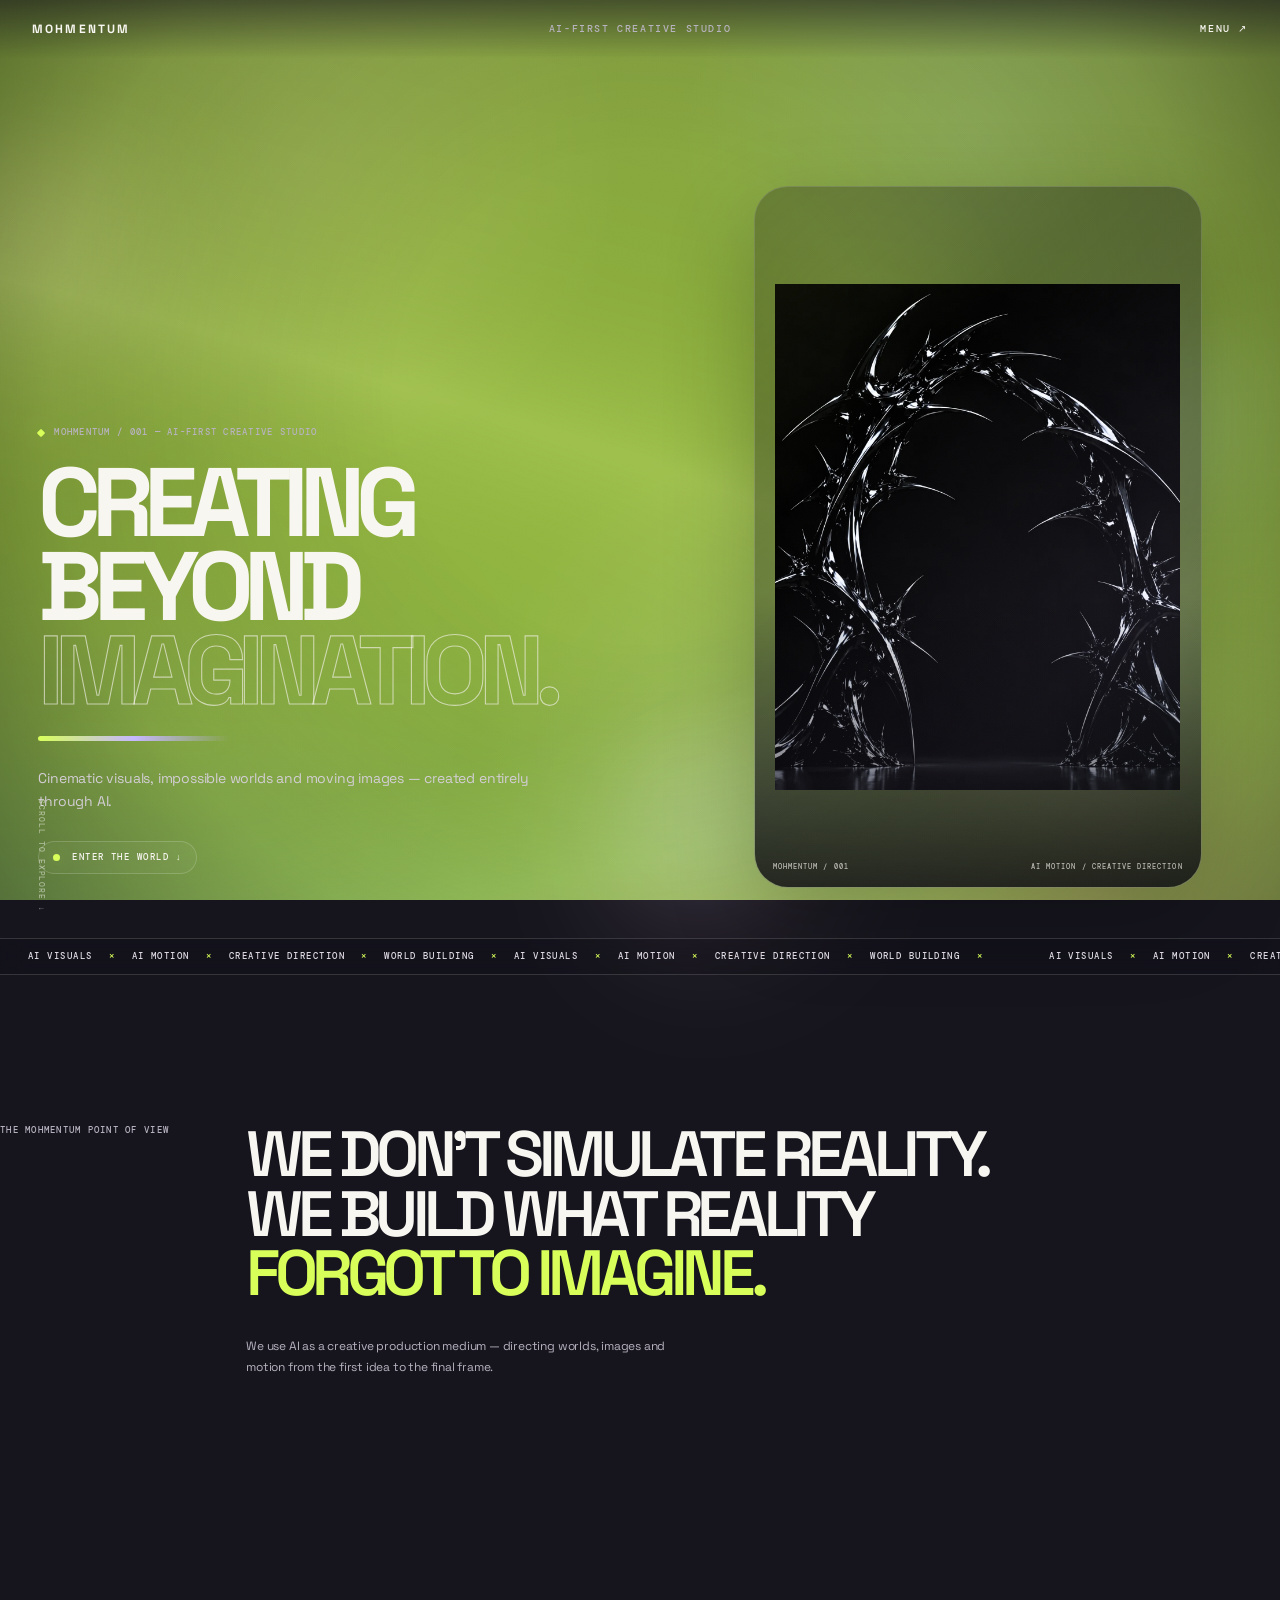
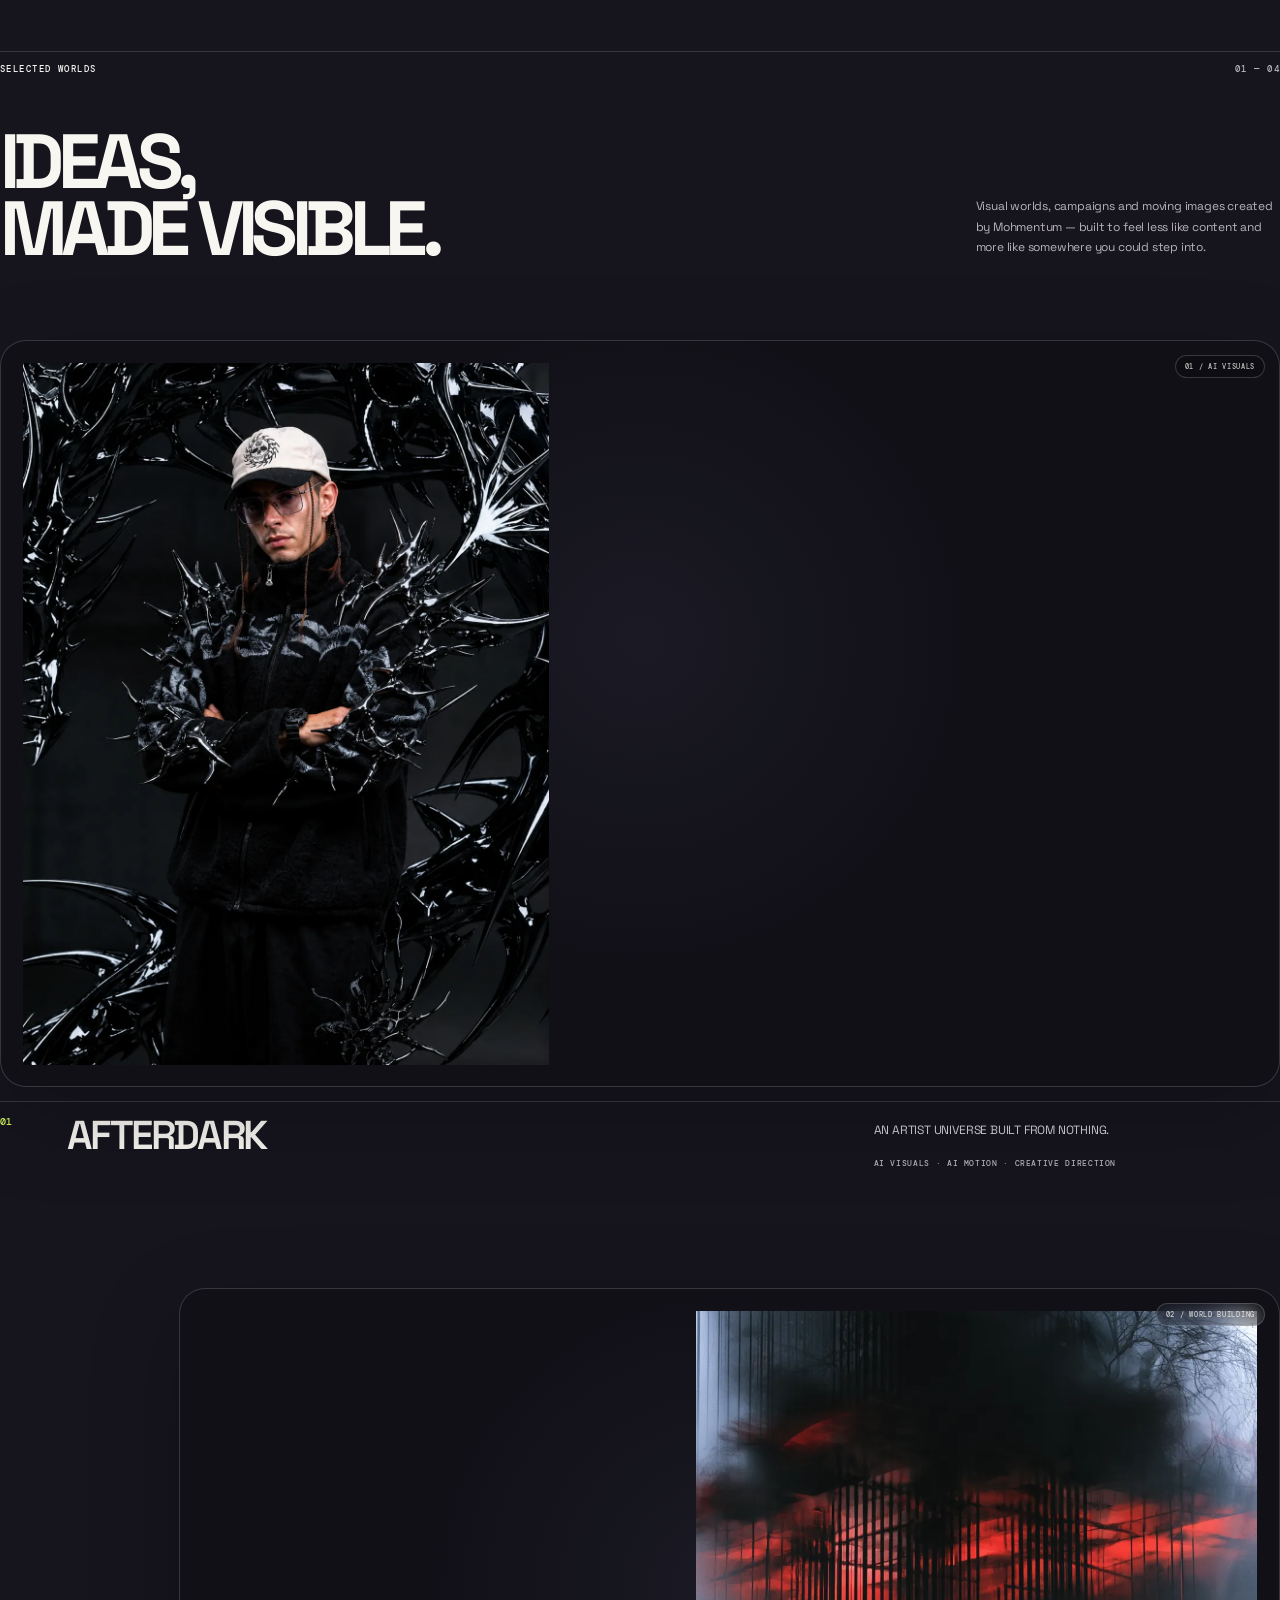
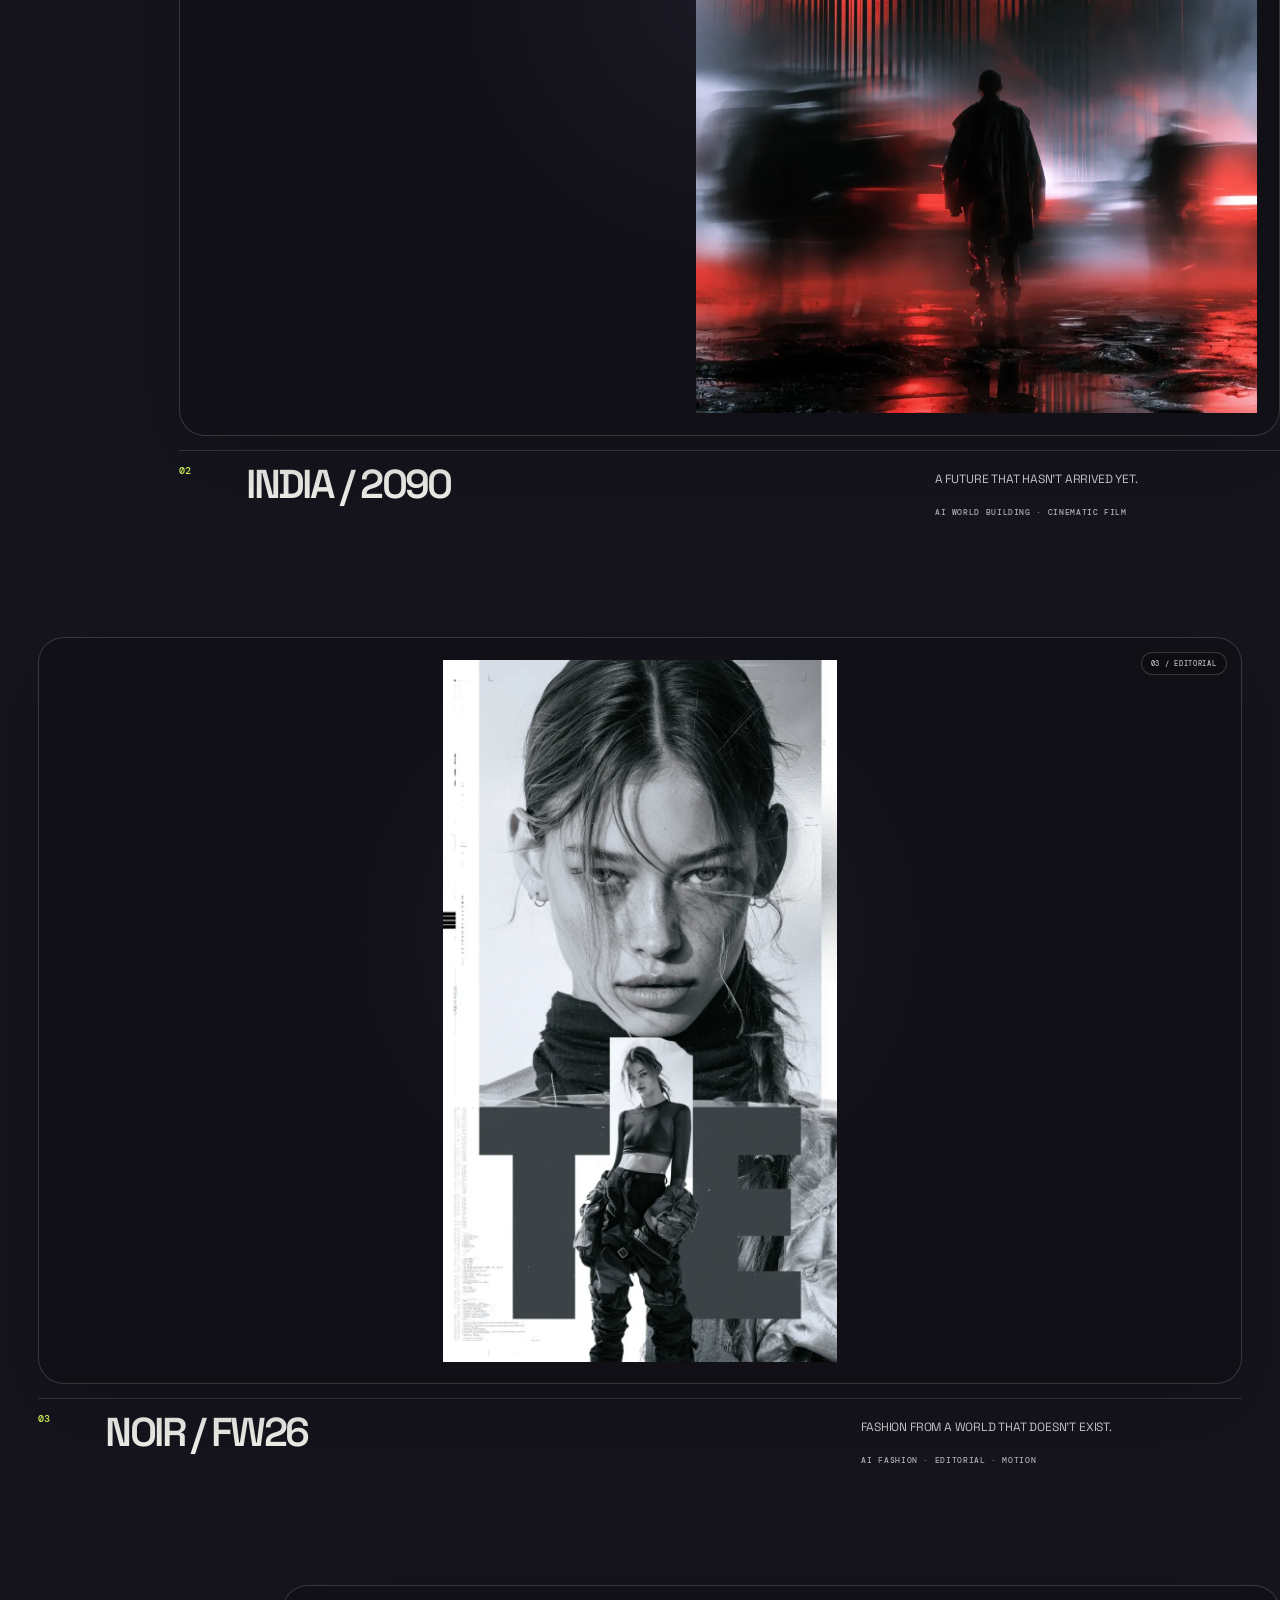
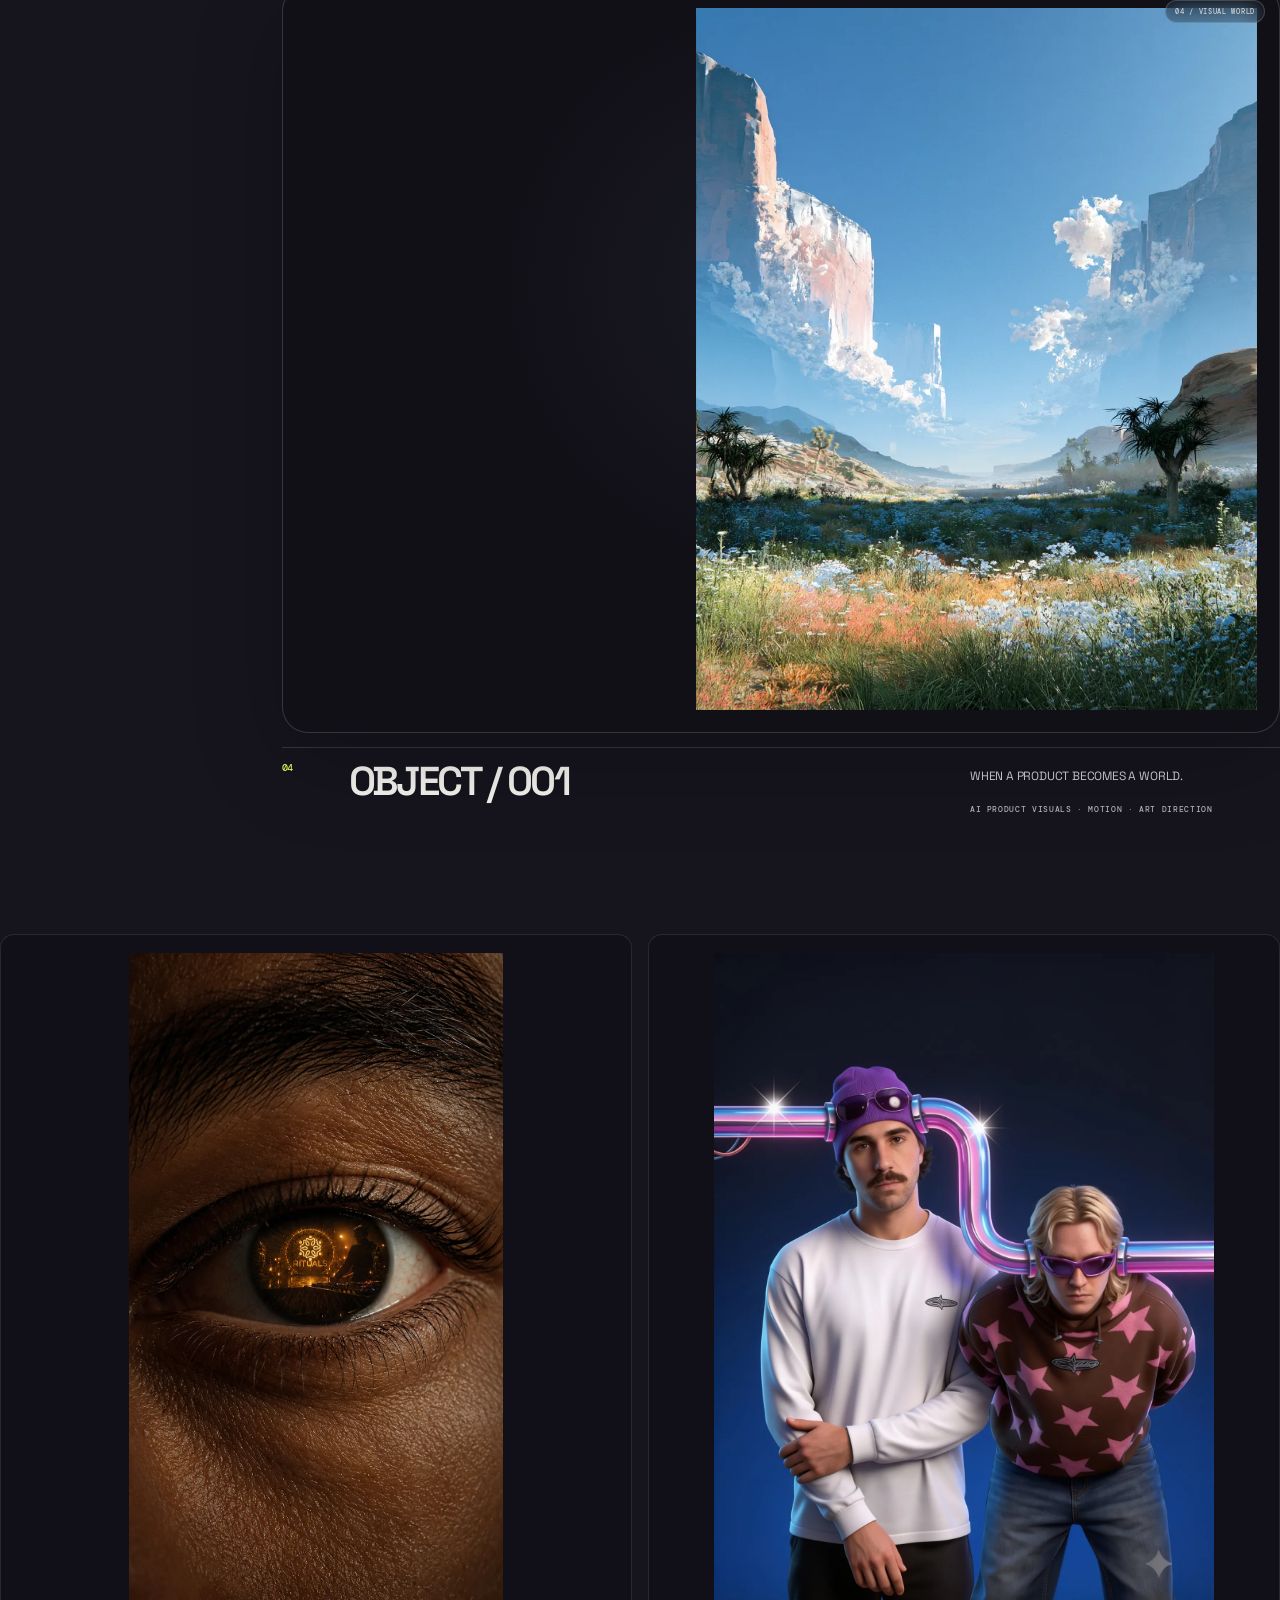
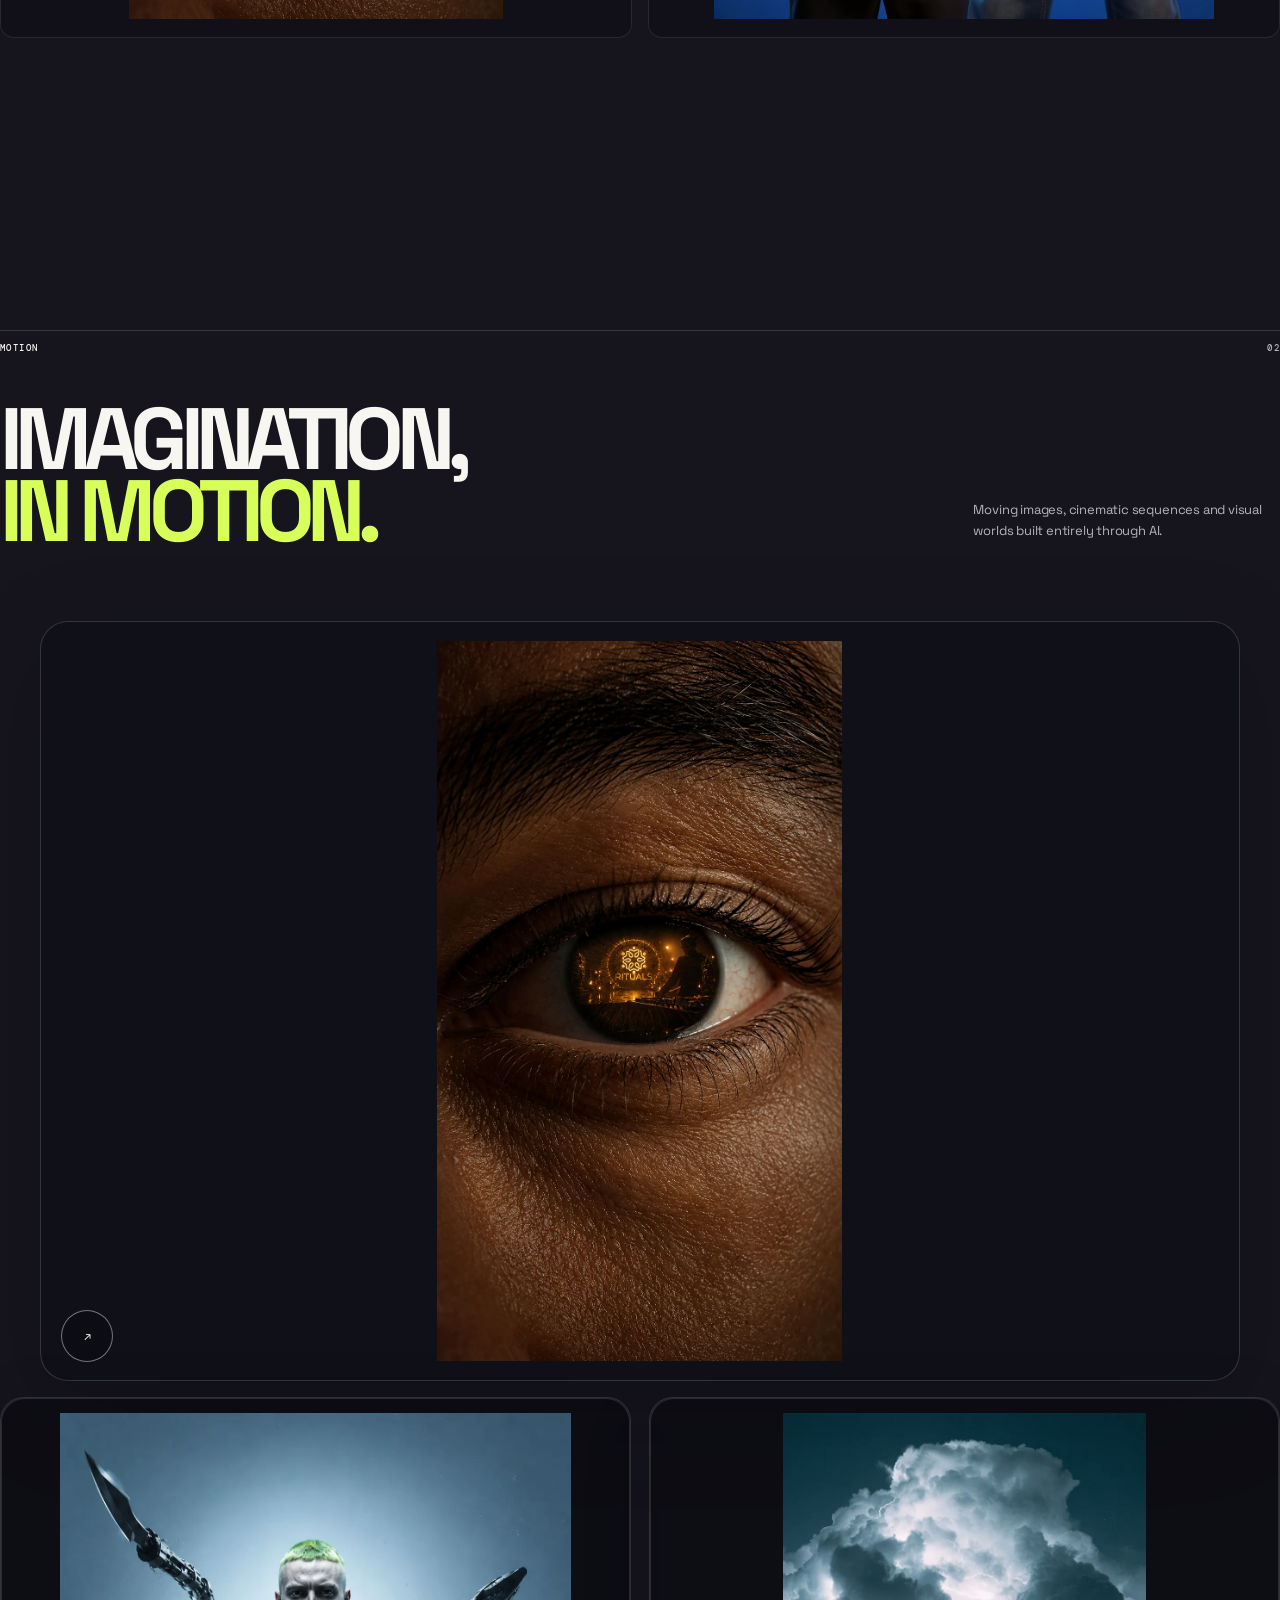
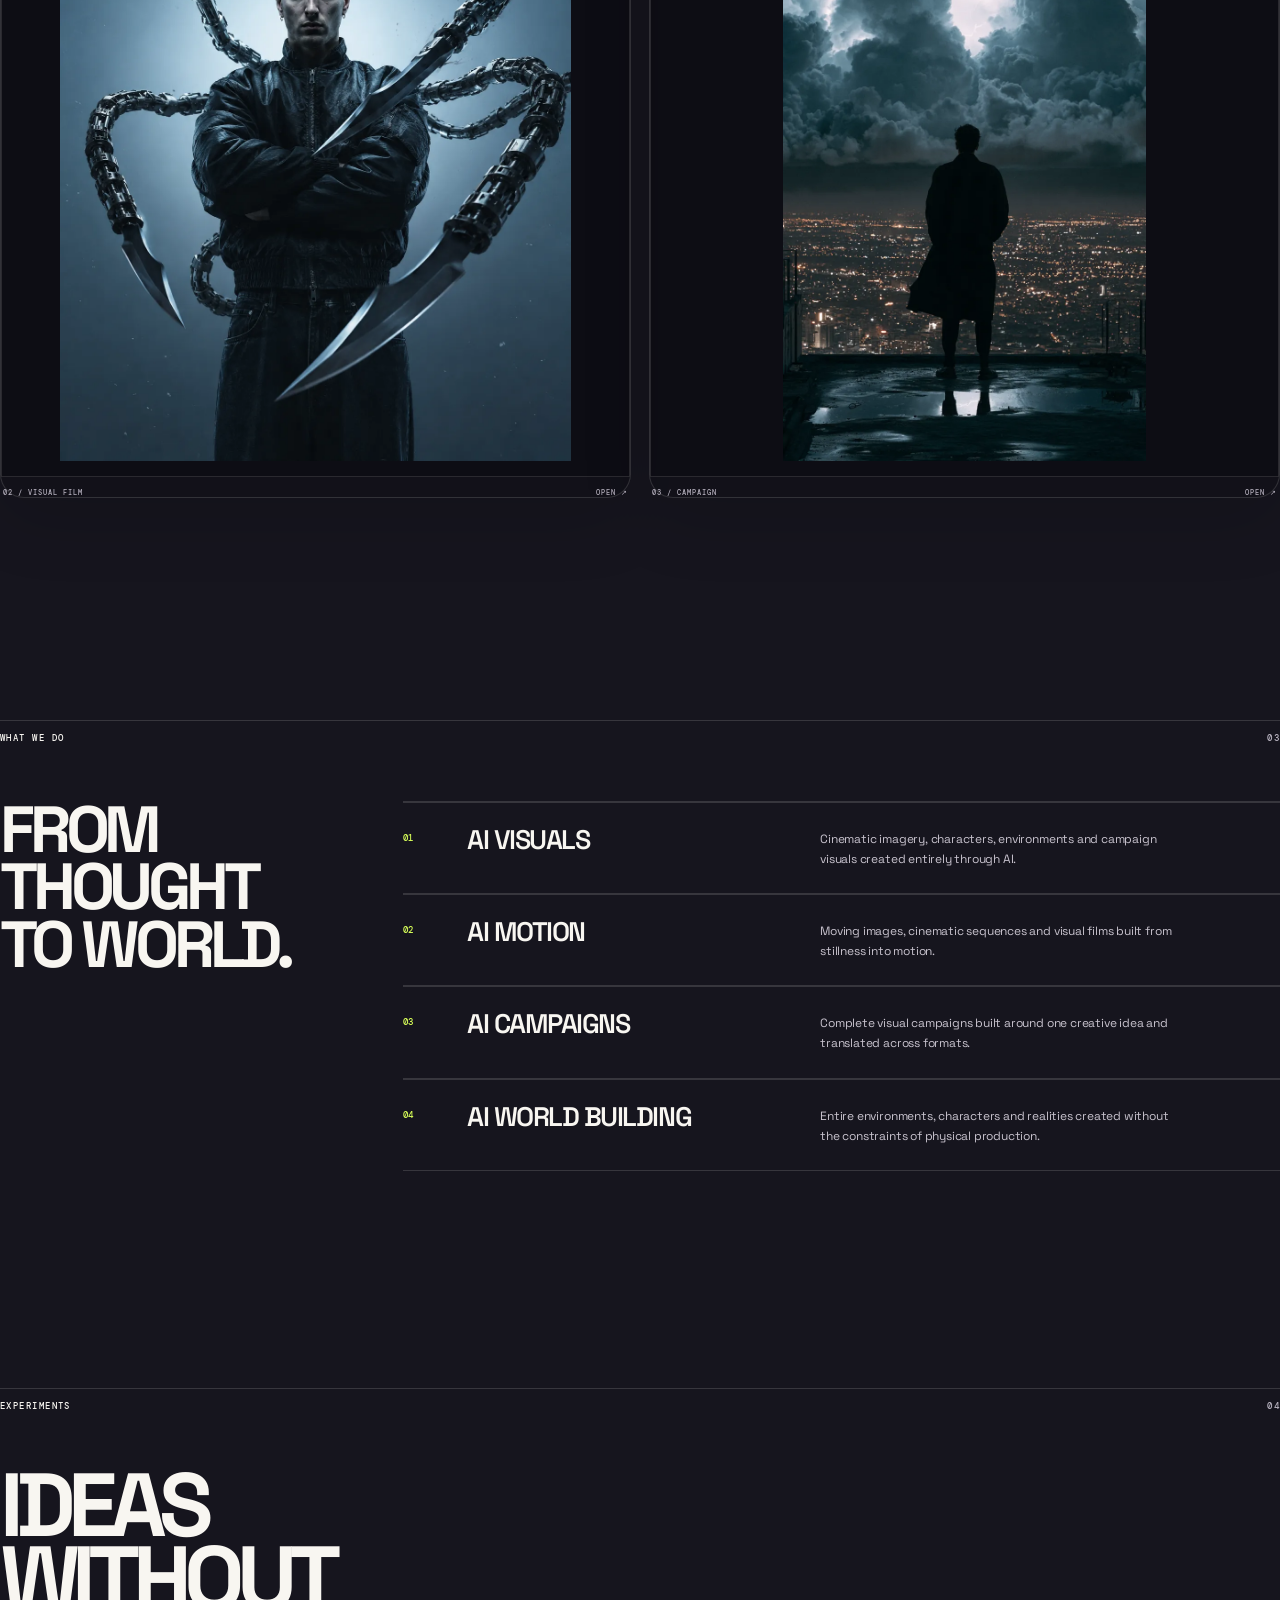
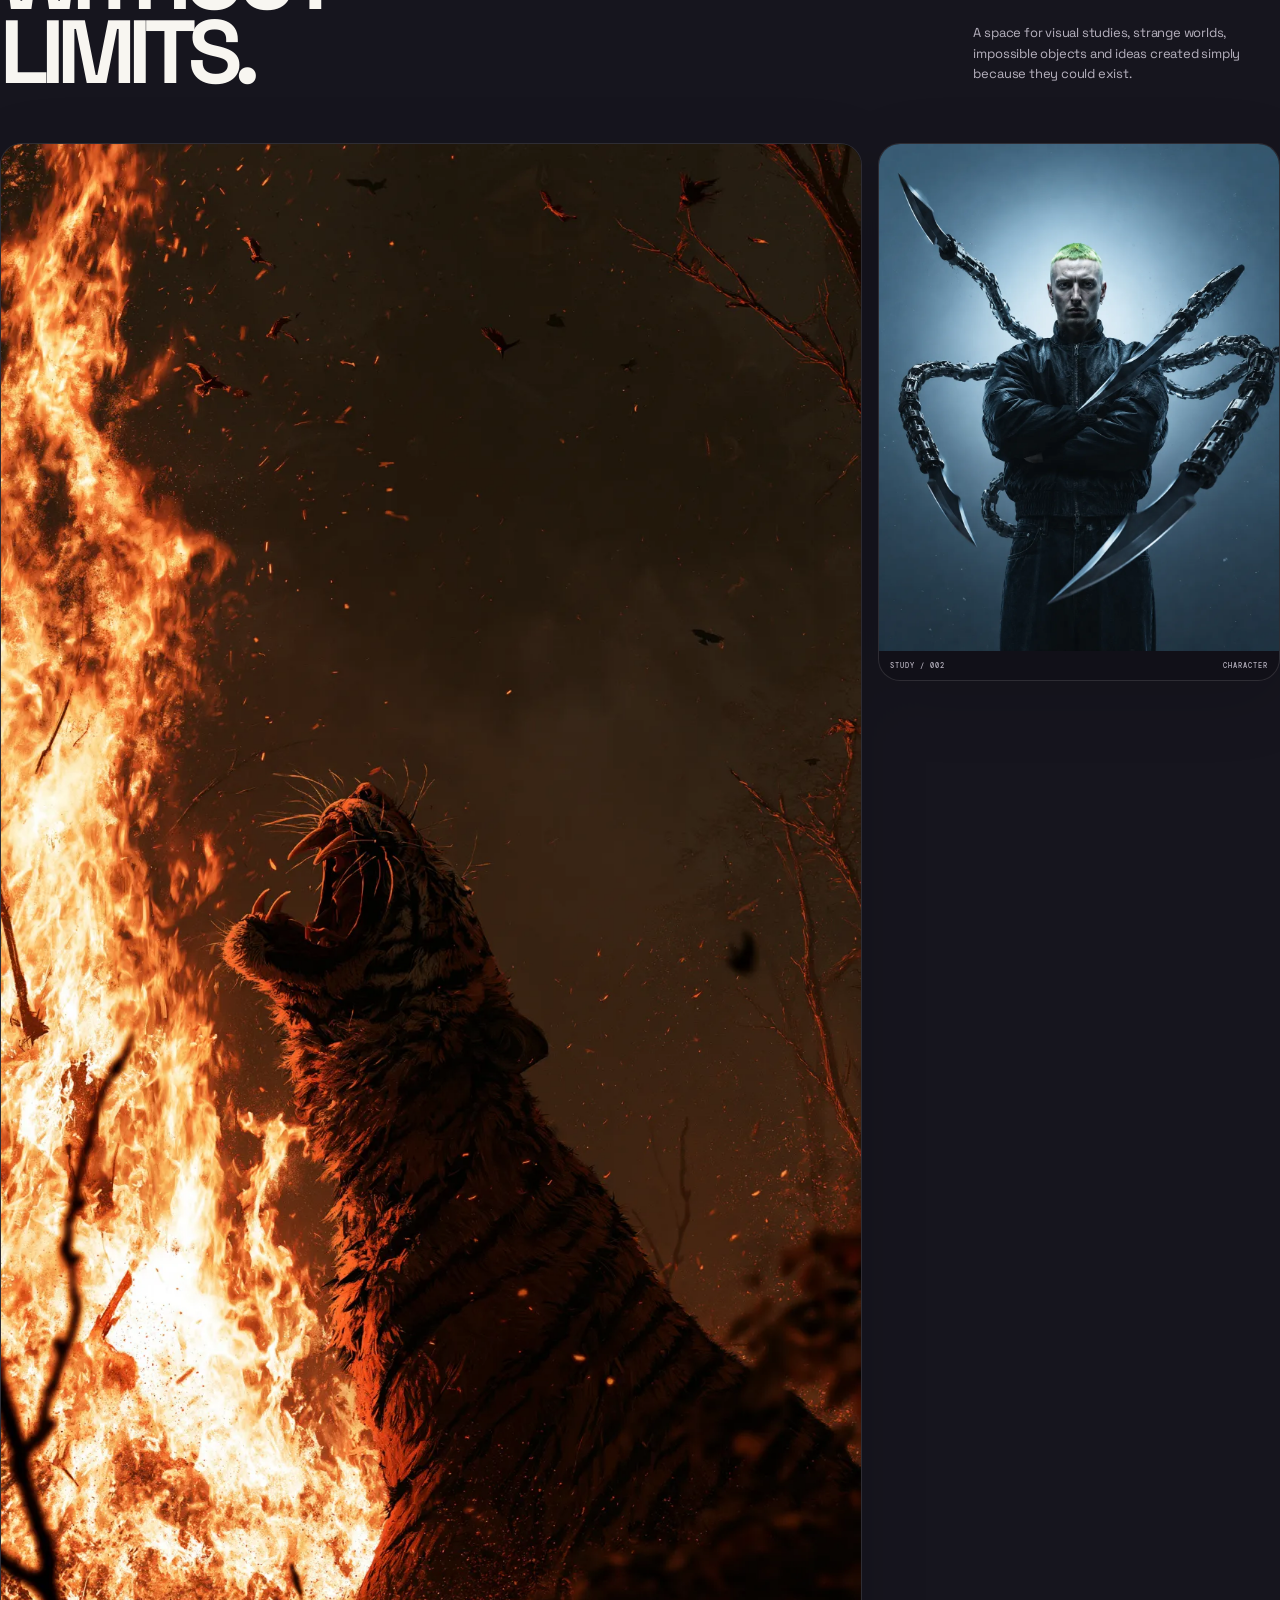
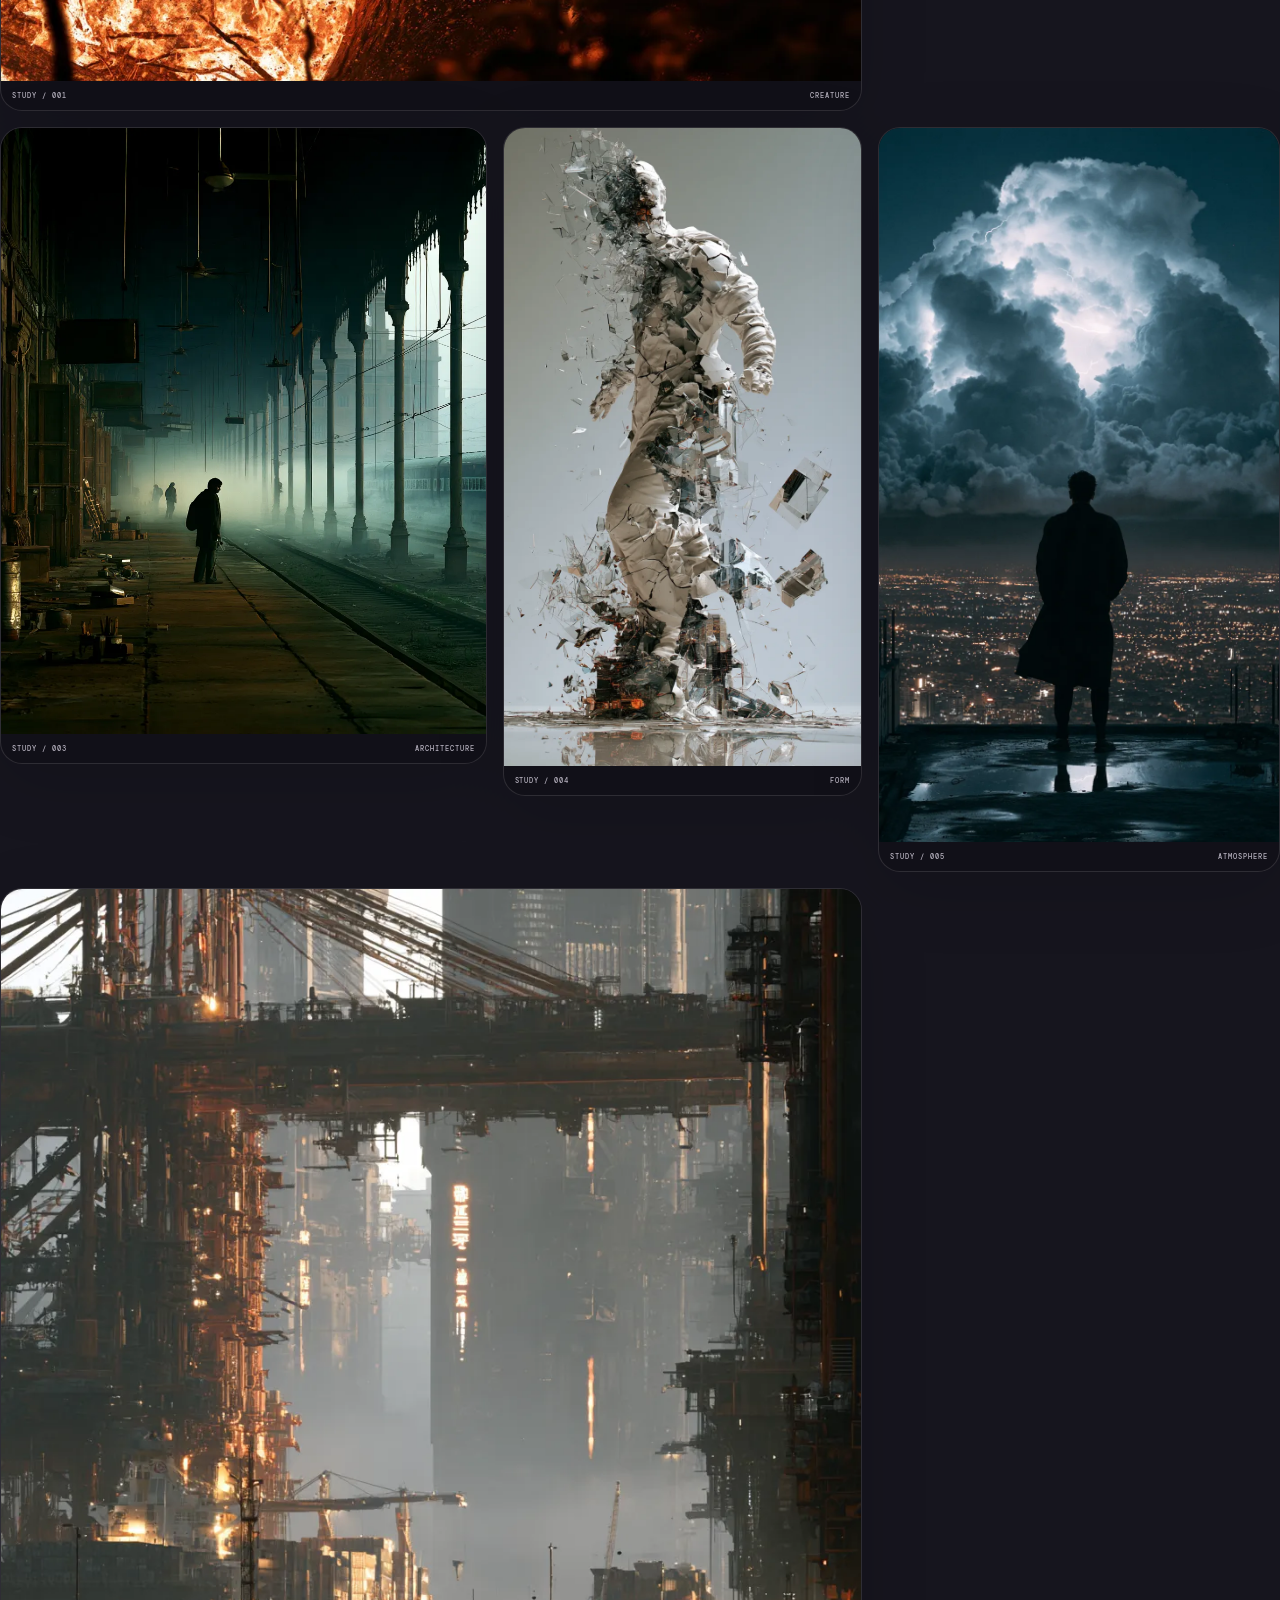
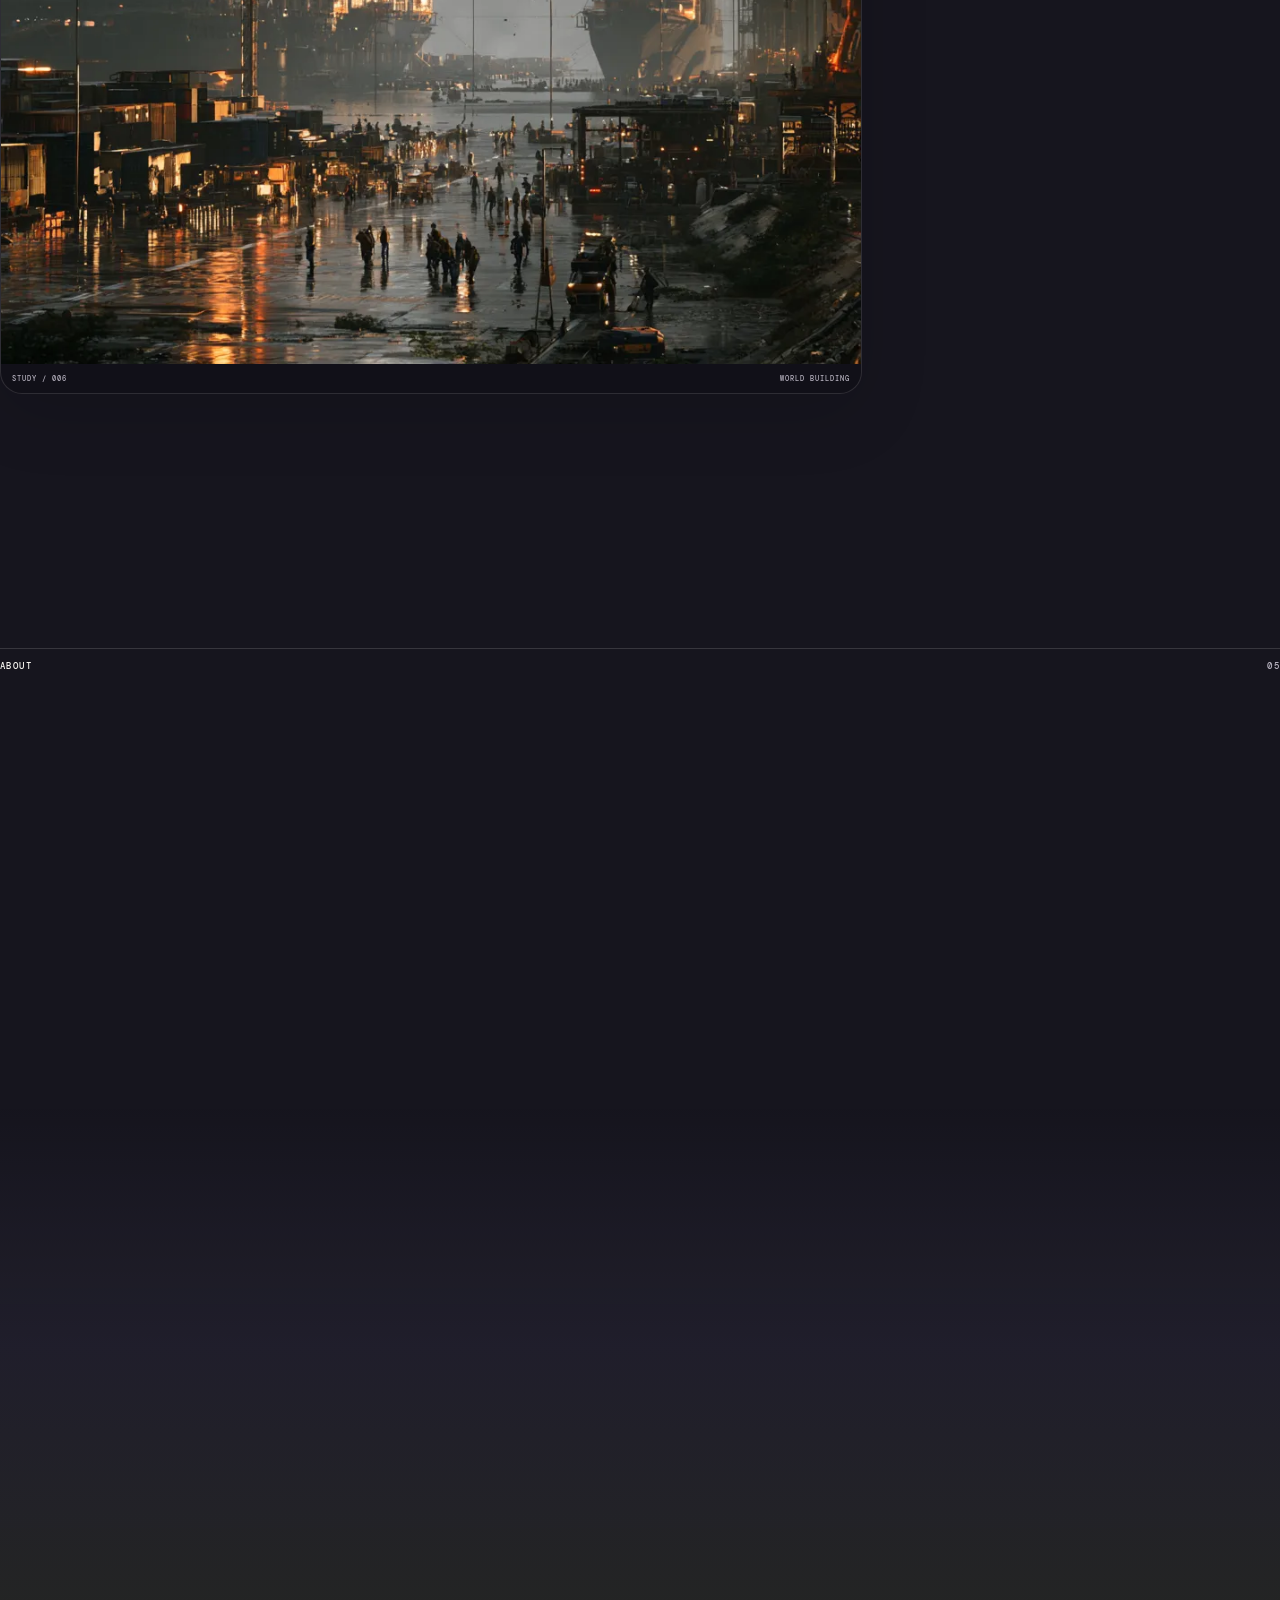
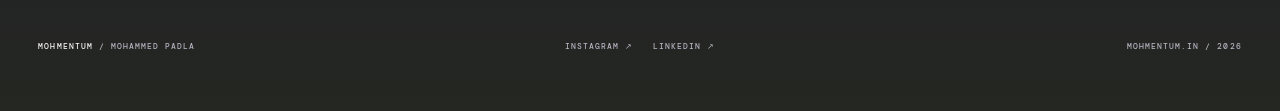
==== commit 566a654b: "Update index.html" ====
--- a/index.html
+++ b/index.html
@@ -1,6 +1,25 @@
 <!doctype html>
 <html lang="en">
 <head>
+  {
+  "name": "Mohmentum",
+  "short_name": "Mohmentum",
+  "icons": [
+    {
+      "src": "android-chrome-192x192.png",
+      "sizes": "192x192",
+      "type": "image/png"
+    },
+    {
+      "src": "android-chrome-512x512.png",
+      "sizes": "512x512",
+      "type": "image/png"
+    }
+  ],
+  "theme_color": "#0a0a0d",
+  "background_color": "#0a0a0d",
+  "display": "standalone"
+}
 <meta charset="utf-8">
 <meta name="viewport" content="width=device-width, initial-scale=1, viewport-fit=cover">
 <meta name="theme-color" content="#101018">
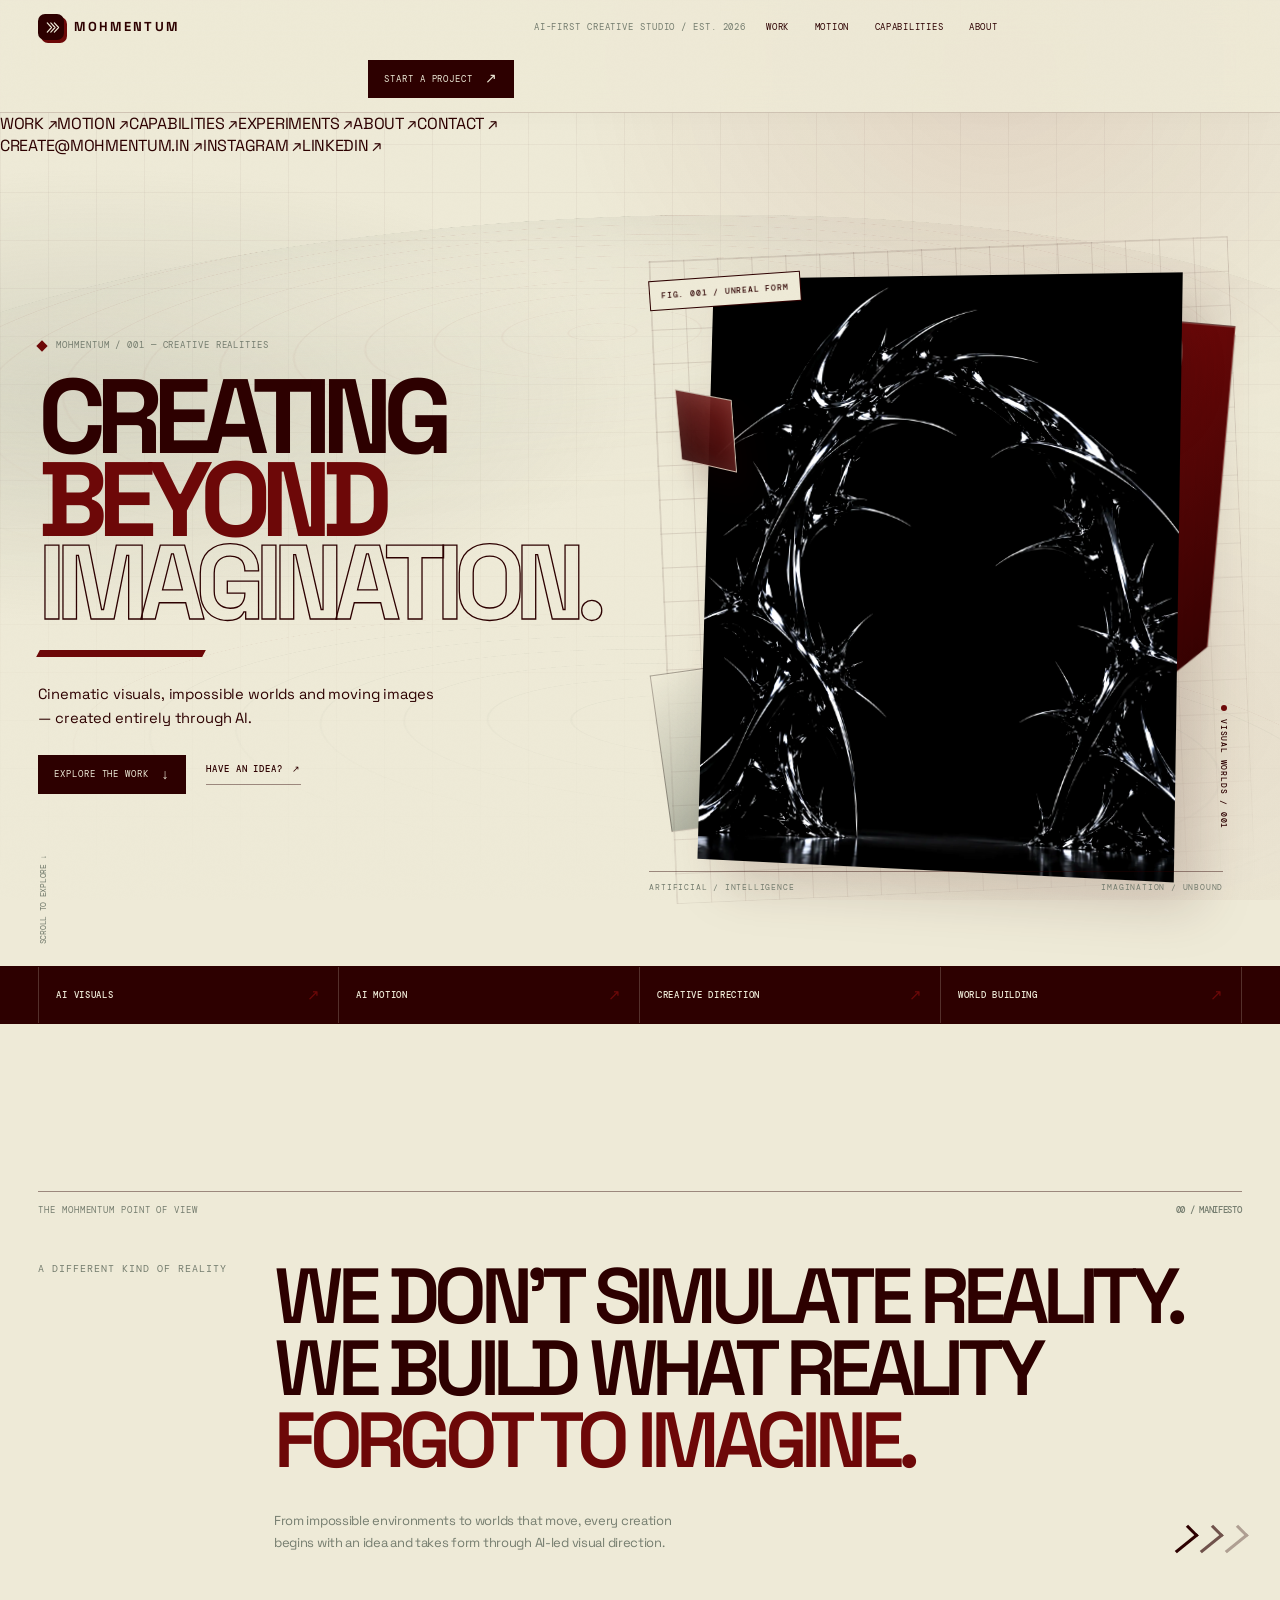
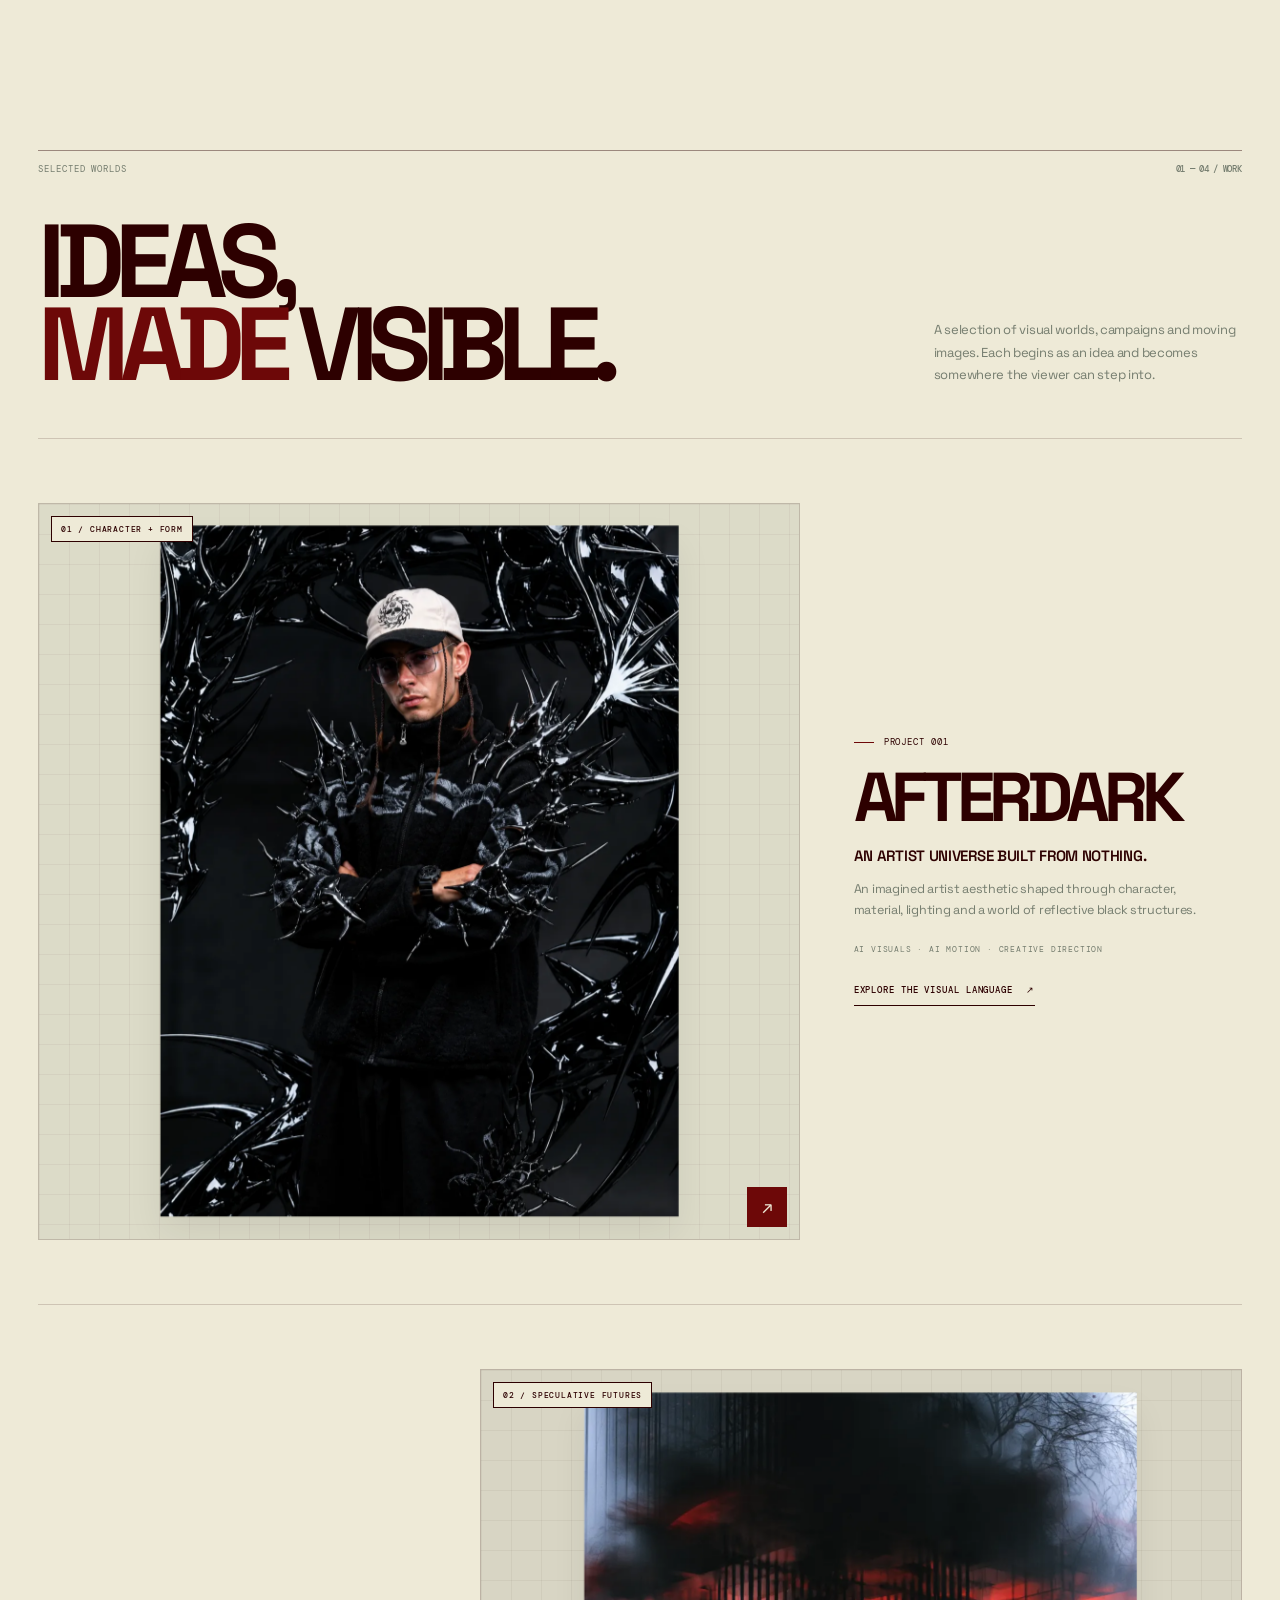
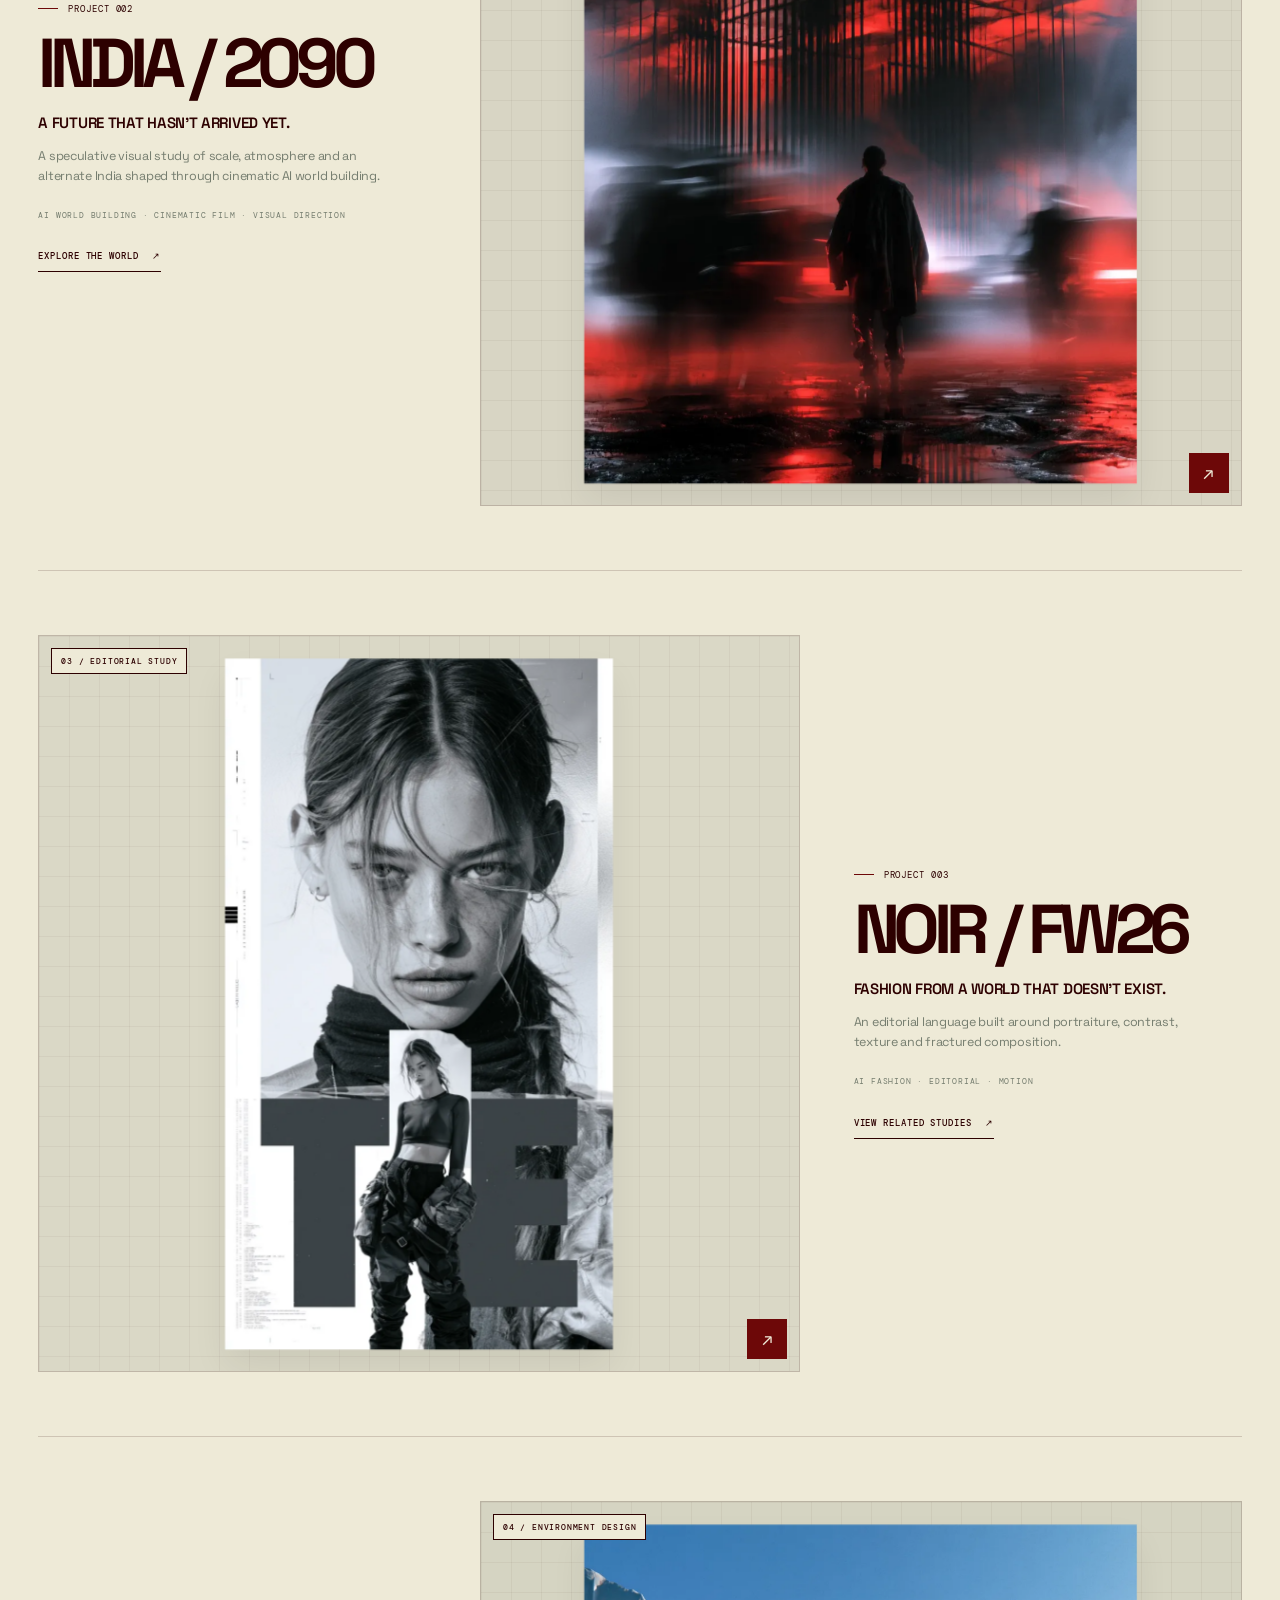
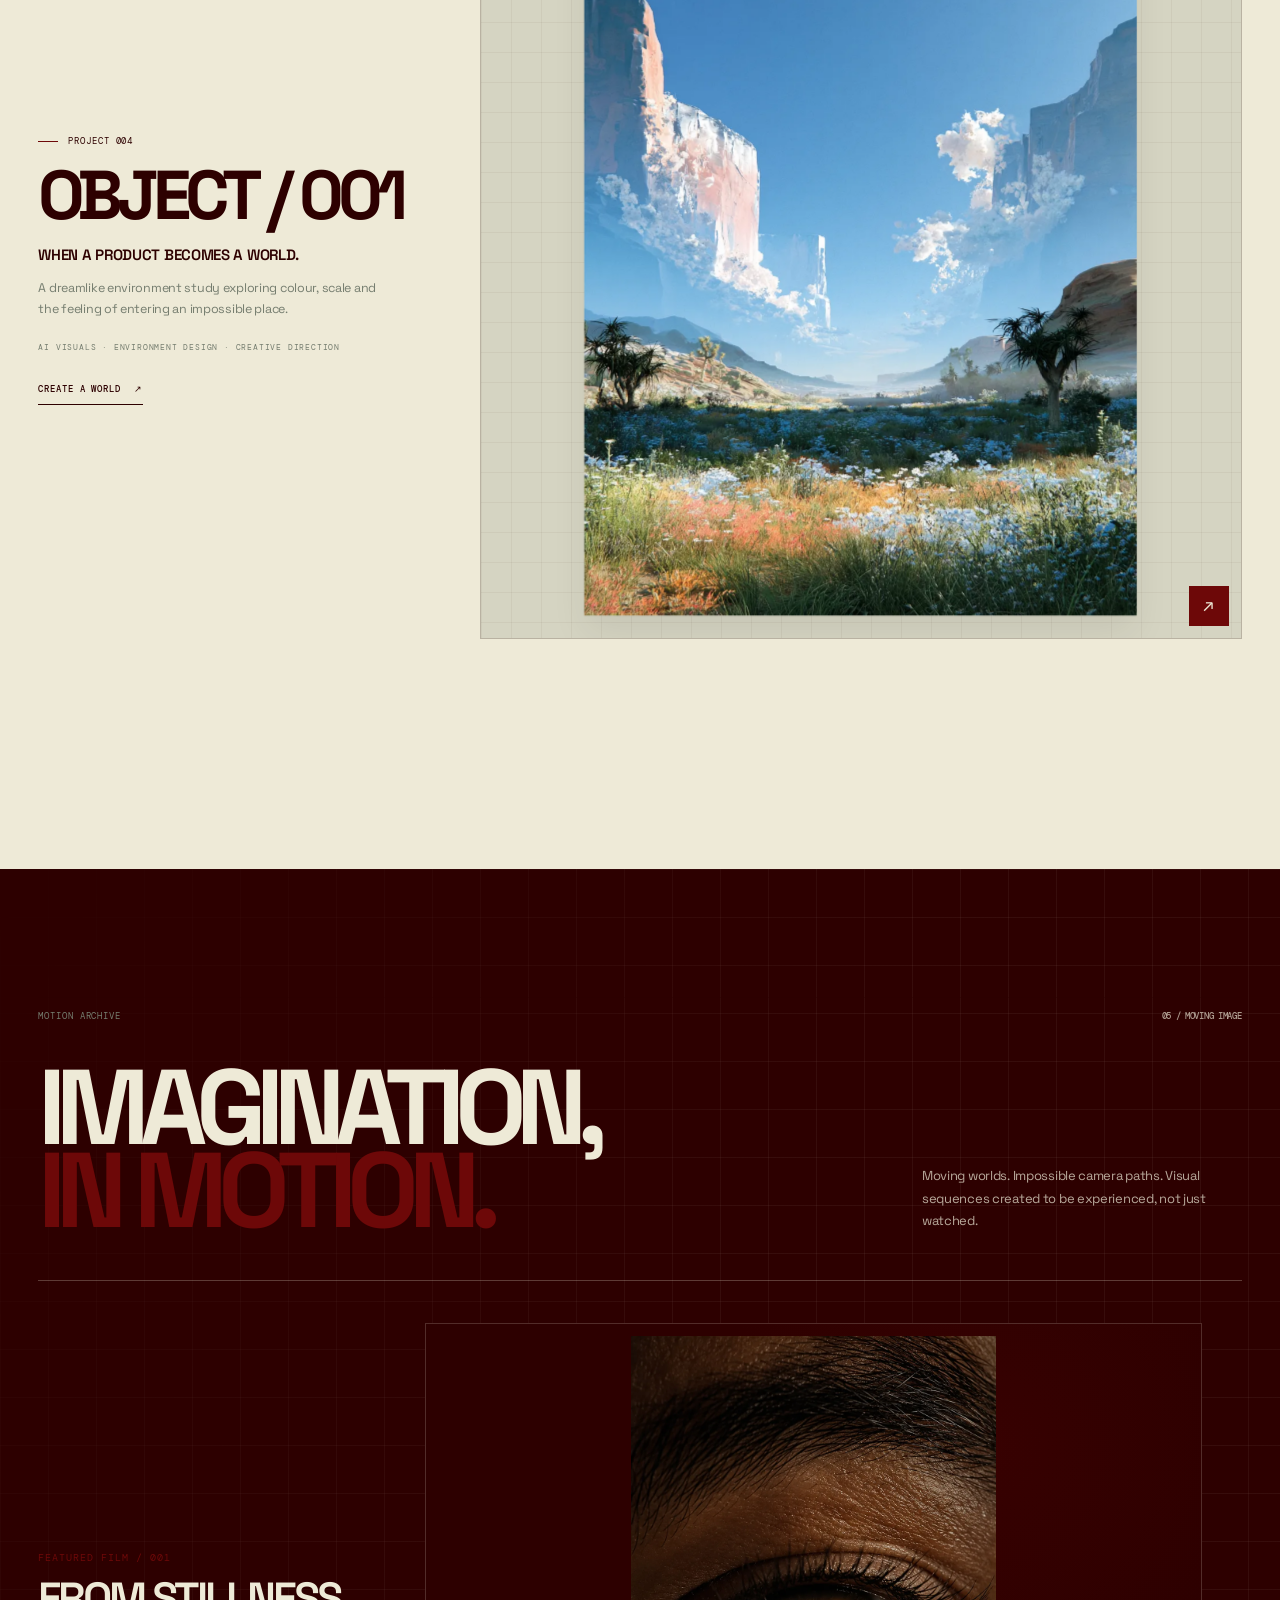
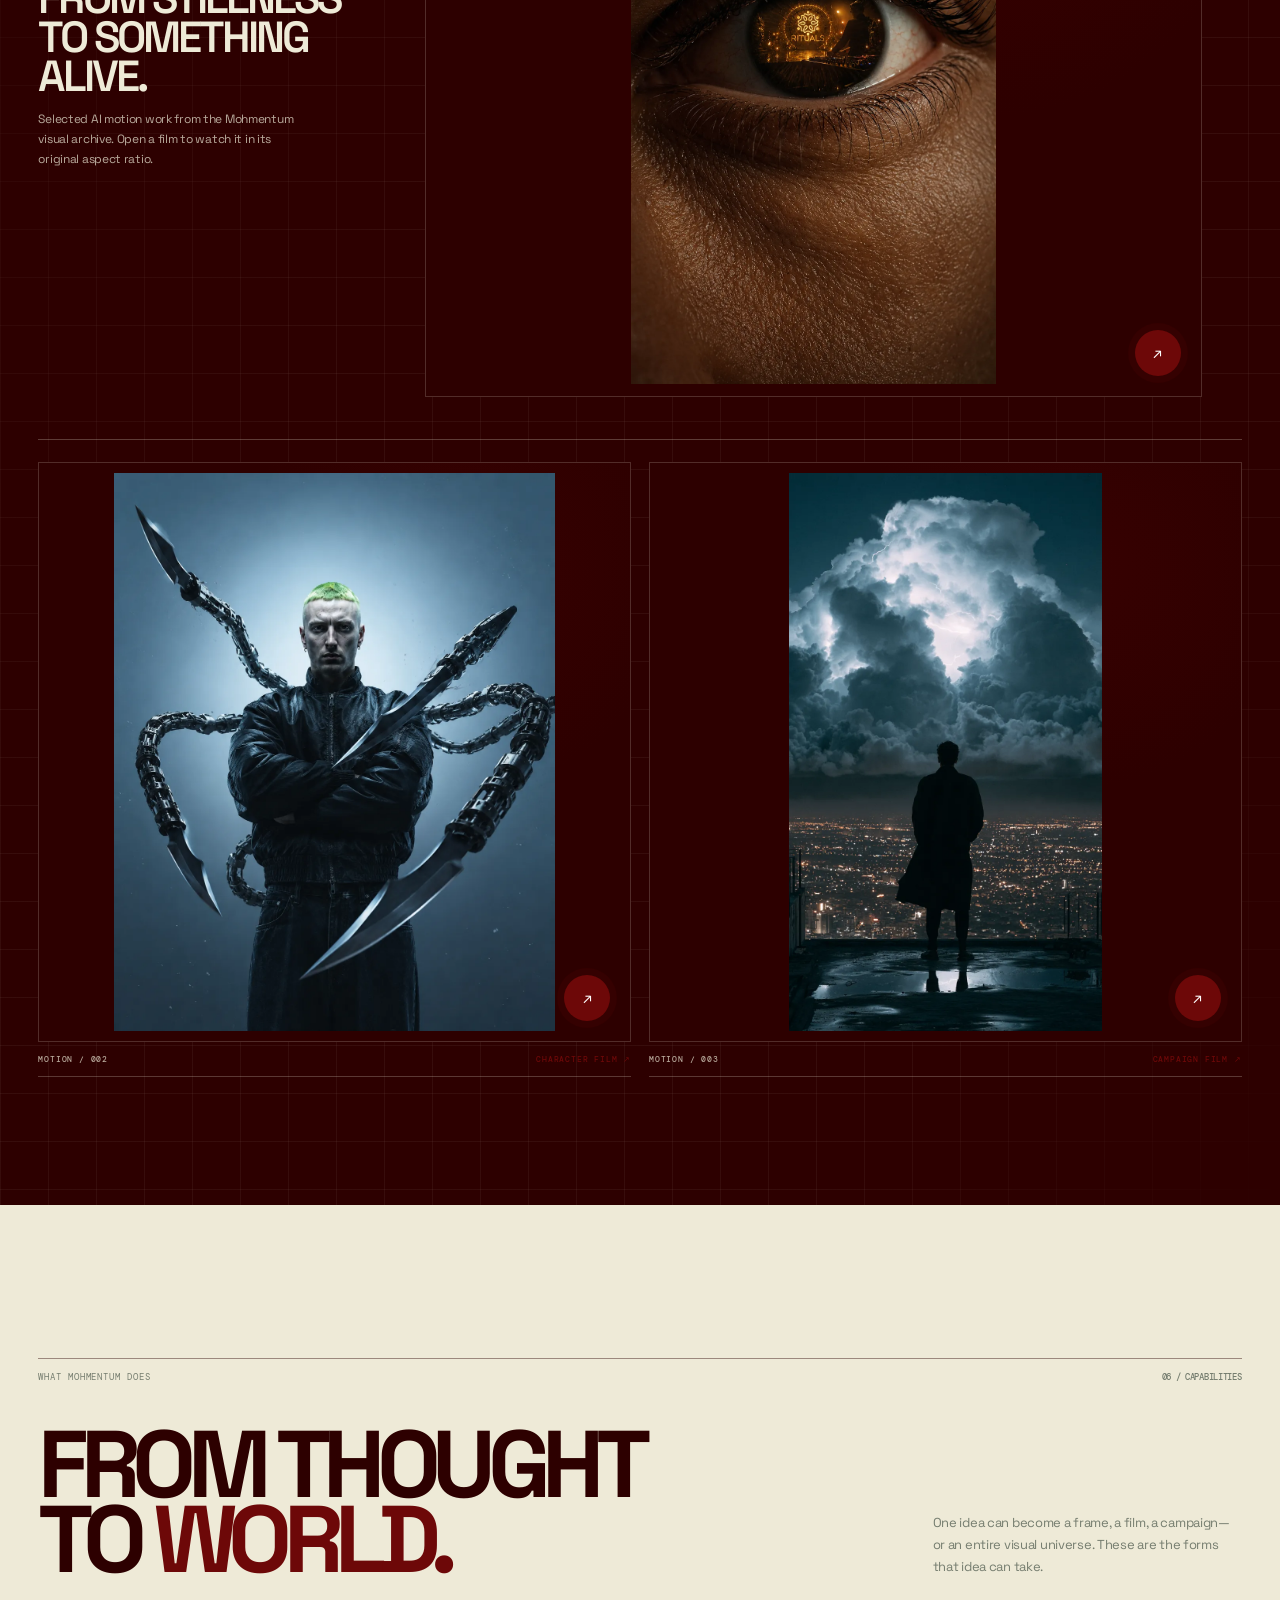
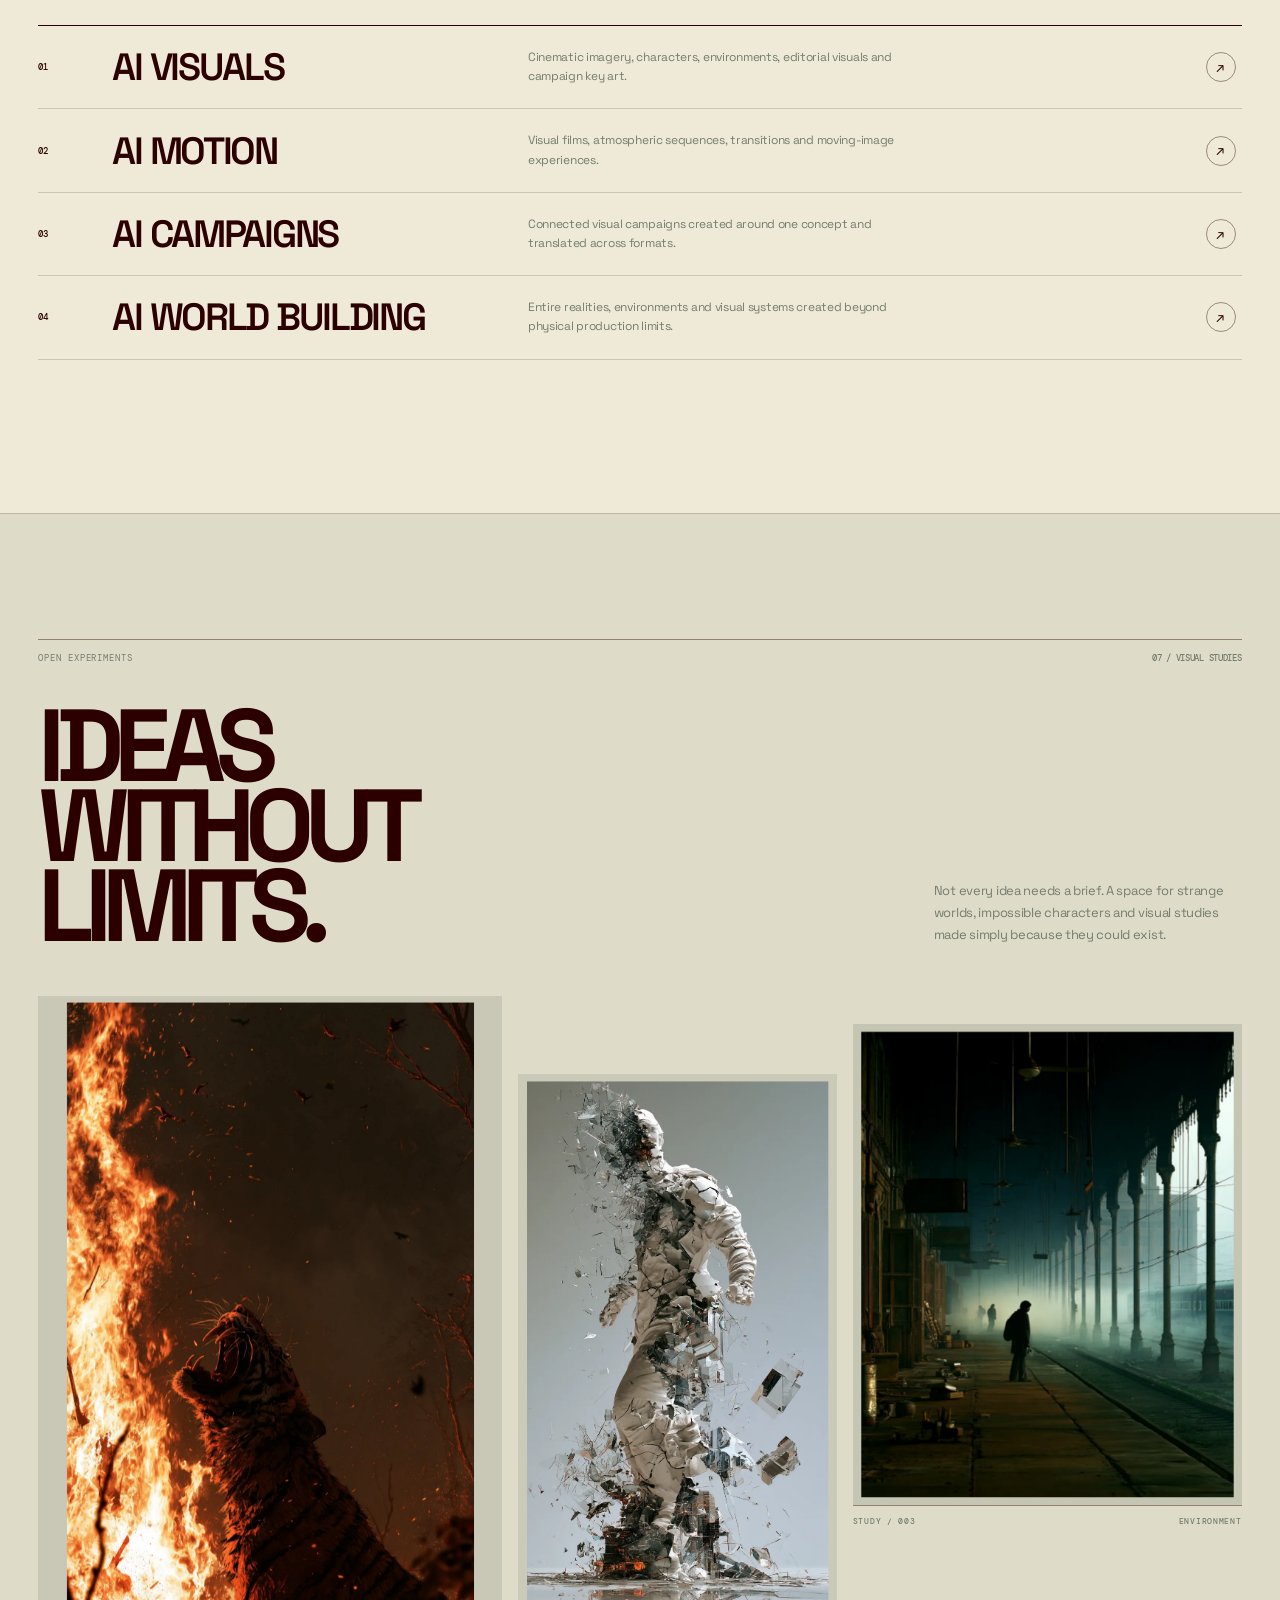
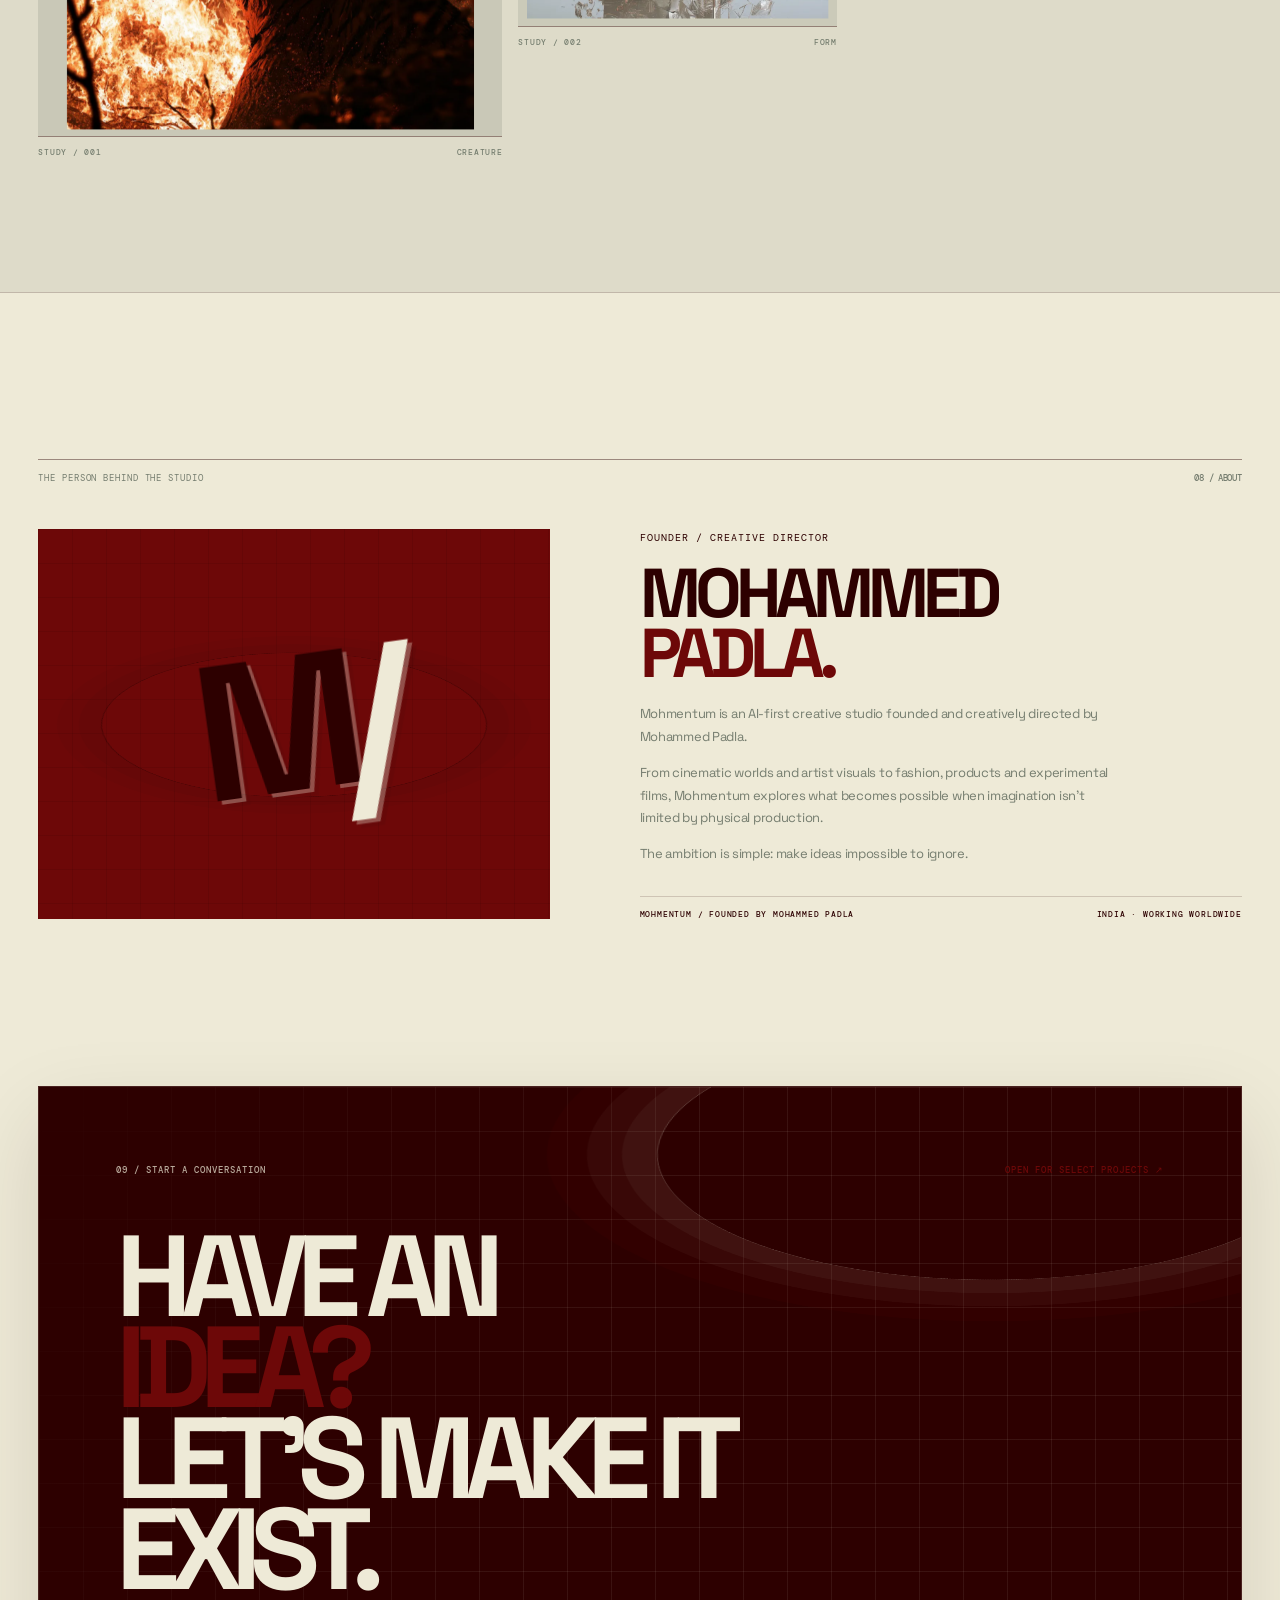
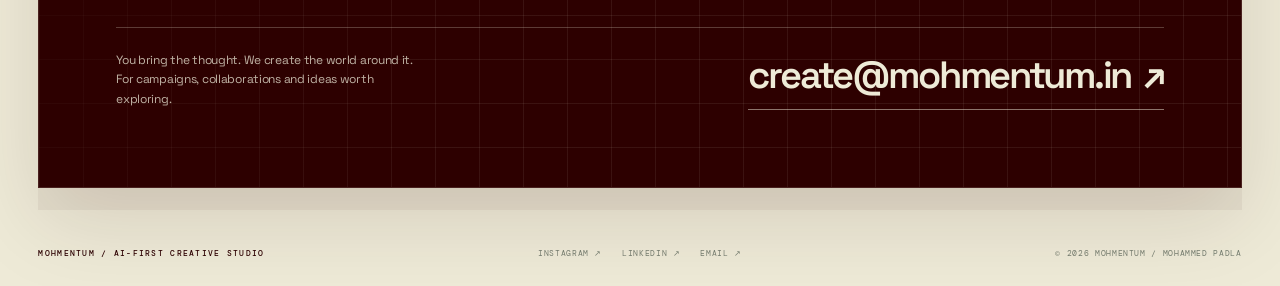
==== commit 7634cb38: "Add files via upload" ====
--- a/index.html
+++ b/index.html
@@ -1,1163 +1,486 @@
 <!doctype html>
 <html lang="en">
 <head>
+  <meta charset="utf-8">
+  <meta name="viewport" content="width=device-width, initial-scale=1, viewport-fit=cover">
+  <meta name="theme-color" content="#2D0000">
+  <meta name="description" content="MOHMENTUM is an AI-first creative studio founded and directed by Mohammed Padla. AI visuals, AI motion, creative campaigns and experimental visual worlds.">
+  <meta property="og:title" content="MOHMENTUM — Creating Beyond Imagination">
+  <meta property="og:description" content="We don't simulate reality. We build what reality forgot to imagine.">
+  <meta property="og:type" content="website">
+  <meta property="og:url" content="https://mohmentum.in/">
+  <meta property="og:image" content="https://mohmentum.in/hero-arch.webp">
+  <link rel="canonical" href="https://mohmentum.in/">
+  <title>MOHMENTUM — Creating Beyond Imagination</title>
+  <link rel="icon" href="favicon.svg" type="image/svg+xml">
+  <link rel="alternate icon" href="favicon.ico">
+  <link rel="icon" type="image/png" sizes="32x32" href="favicon-32x32.png">
+  <link rel="icon" type="image/png" sizes="16x16" href="favicon-16x16.png">
+  <link rel="apple-touch-icon" sizes="180x180" href="apple-touch-icon.png">
+  <link rel="manifest" href="site.webmanifest">
+
+  <script type="application/ld+json">
   {
-  "name": "Mohmentum",
-  "short_name": "Mohmentum",
-  "icons": [
-    {
-      "src": "android-chrome-192x192.png",
-      "sizes": "192x192",
-      "type": "image/png"
-    },
-    {
-      "src": "android-chrome-512x512.png",
-      "sizes": "512x512",
-      "type": "image/png"
+    "@context":"https://schema.org",
+    "@type":"Organization",
+    "name":"Mohmentum",
+    "url":"https://mohmentum.in/",
+    "email":"create@mohmentum.in",
+    "description":"AI-first creative studio creating AI visuals, AI motion, creative campaigns and experimental visual worlds.",
+    "founder":{"@type":"Person","name":"Mohammed Padla","jobTitle":"Founder and Creative Director"},
+    "sameAs":["https://www.instagram.com/mohmentum_/","https://www.linkedin.com/in/mohammed-padla-38870a322/"]
+  }
+  </script>
+  <link rel="preconnect" href="https://fonts.googleapis.com">
+  <link rel="preconnect" href="https://fonts.gstatic.com" crossorigin>
+  <link href="https://fonts.googleapis.com/css2?family=DM+Mono:wght@400;500&family=Space+Grotesk:wght@400;500;600;700&display=swap" rel="stylesheet">
+  <style>
+    :root {
+      --paper:#EEEAD7;
+      --paper-2:rgba(117,125,111,.13);
+      --ink:#2D0000;
+      --muted:#757D6F;
+      --line:rgba(45,0,0,.16);
+      --line-strong:rgba(45,0,0,.42);
+      --orange:#6D0808;
+      --orange-dark:#2D0000;
+      --blue:#757D6F;
+      --lilac:rgba(117,125,111,.22);
+      --acid:#6D0808;
+      --burgundy:#6D0808;
+      --maroon:#2D0000;
+      --sage:#757D6F;
+      --ivory:#EEEAD7;
+      --max:1540px;
+      --ease:cubic-bezier(.2,.7,.15,1);
     }
-  ],
-  "theme_color": "#0a0a0d",
-  "background_color": "#0a0a0d",
-  "display": "standalone"
-}
-<meta charset="utf-8">
-<meta name="viewport" content="width=device-width, initial-scale=1, viewport-fit=cover">
-<meta name="theme-color" content="#101018">
-<meta name="description" content="MOHMENTUM — AI-first creative studio founded and creatively directed by Mohammed Padla. Creating beyond imagination through AI visuals, motion and creative direction.">
-<meta property="og:title" content="MOHMENTUM — Creating Beyond Imagination">
-<meta property="og:description" content="AI visuals, AI motion and creative direction by Mohammed Padla.">
-<meta property="og:type" content="website">
-<meta property="og:url" content="https://mohmentum.in/">
-<title>MOHMENTUM — Creating Beyond Imagination</title>
-<link rel="icon" href="favicon.svg" type="image/svg+xml">
-<link rel="alternate icon" href="favicon.ico">
-<link rel="icon" type="image/png" sizes="32x32" href="favicon-32x32.png">
-<link rel="icon" type="image/png" sizes="16x16" href="favicon-16x16.png">
-<link rel="apple-touch-icon" sizes="180x180" href="apple-touch-icon.png">
-<link rel="manifest" href="site.webmanifest">
-
-<link rel="preconnect" href="https://fonts.googleapis.com">
-<link rel="preconnect" href="https://fonts.gstatic.com" crossorigin>
-<link href="https://fonts.googleapis.com/css2?family=DM+Mono:wght@400;500&family=Space+Grotesk:wght@400;500;600;700&display=swap" rel="stylesheet">
-<style>
-:root{
-  --bg:#101018;
-  --bg-2:#171522;
-  --ink:#f7f4ee;
-  --muted:#aaa7b1;
-  --line:rgba(247,244,238,.14);
-  --line-strong:rgba(247,244,238,.24);
-  --acid:#d9ff4a;
-  --acid-soft:#edff9f;
-  --peach:#ff9f8c;
-  --lilac:#c6b3ff;
-  --cyan:#88e8df;
-  --warm:#f4d7b4;
-  --max:1600px;
-  --ease:cubic-bezier(.2,.75,.2,1);
-}
-*{box-sizing:border-box}
-html{scroll-behavior:smooth;background:var(--bg)}
-body{margin:0;background:var(--bg);color:var(--ink);font-family:"Space Grotesk",system-ui,sans-serif;line-height:1.2;overflow-x:hidden}
-body.menu-open{overflow:hidden}
-a{color:inherit;text-decoration:none}
-button{font:inherit;color:inherit}
-img,video{display:block;max-width:100%}
-::selection{background:var(--acid);color:#0b0b0e}
-.mono{font-family:"DM Mono",monospace}
-
-/* Living 3D background */
-#scene{position:fixed;inset:0;z-index:-4;display:block;width:100%;height:100%;background:radial-gradient(circle at 52% 34%,rgba(198,179,255,.08),transparent 36%),linear-gradient(145deg,#0d0d14,#171523 58%,#0b0b11)}
-.scene-vignette{position:fixed;inset:0;z-index:-3;pointer-events:none;background:radial-gradient(circle at 50% 38%,transparent 0%,rgba(9,9,14,.06) 52%,rgba(7,7,11,.56) 100%)}
-.scene-glow{position:fixed;inset:-12%;z-index:-2;pointer-events:none;background:radial-gradient(circle at 22% 26%,rgba(217,255,74,.08),transparent 19%),radial-gradient(circle at 80% 24%,rgba(136,232,223,.07),transparent 21%),radial-gradient(circle at 71% 77%,rgba(255,159,140,.08),transparent 19%),radial-gradient(circle at 28% 78%,rgba(198,179,255,.07),transparent 18%);filter:blur(18px);animation:ambient 14s ease-in-out infinite alternate}
-@keyframes ambient{to{transform:translate3d(1.5%,-1%,0) scale(1.03)}}
-.grain{position:fixed;inset:0;z-index:50;pointer-events:none;opacity:.035;background-image:url("data:image/svg+xml,%3Csvg xmlns='http://www.w3.org/2000/svg' width='150' height='150' viewBox='0 0 150 150'%3E%3Cfilter id='g'%3E%3CfeTurbulence type='fractalNoise' baseFrequency='.8' numOctaves='3' stitchTiles='stitch'/%3E%3C/filter%3E%3Crect width='100%25' height='100%25' filter='url(%23g)' opacity='.45'/%3E%3C/svg%3E");mix-blend-mode:screen}
-
-/* Header */
-.site-header{position:fixed;top:0;left:0;right:0;z-index:40;padding:18px clamp(18px,2.5vw,42px);display:grid;grid-template-columns:1fr auto 1fr;align-items:center;background:linear-gradient(180deg,rgba(8,8,12,.4),transparent);backdrop-filter:blur(10px)}
-.brand{font-size:13px;font-weight:800;letter-spacing:.13em}
-.header-center{font:500 10px/1 "DM Mono",monospace;letter-spacing:.12em;color:var(--muted)}
-.menu-btn{justify-self:end;border:0;background:none;cursor:pointer;padding:6px 0;font:500 10px/1 "DM Mono",monospace;letter-spacing:.12em}
-
-.nav-overlay{position:fixed;inset:0;z-index:35;background:rgba(11,11,16,.97);backdrop-filter:blur(28px);display:grid;align-items:end;padding:120px clamp(18px,4vw,56px) 36px;transform:translateY(-104%);transition:transform .8s var(--ease)}
-.nav-overlay.open{transform:translateY(0)}
-.nav-inner{width:min(var(--max),100%);margin:auto;display:grid;grid-template-columns:1fr .35fr;gap:70px;align-items:end}
-.nav-links{display:flex;flex-direction:column;gap:3px}
-.nav-links a{font-size:clamp(46px,7vw,112px);font-weight:700;line-height:.83;letter-spacing:-.07em;transition:color .25s ease,transform .35s var(--ease)}
-.nav-links a:hover{color:var(--acid);transform:translateX(10px)}
-.nav-meta{border-top:1px solid var(--line);padding-top:15px;color:var(--muted);font:400 11px/1.6 "DM Mono",monospace}
-.nav-meta p{margin:0 0 24px}.nav-meta a{display:block;margin:8px 0;color:var(--ink)}
-
-/* Global layout */
-main{position:relative;z-index:1}
-.wrap{width:min(var(--max),100%);margin:auto;padding-inline:clamp(18px,3vw,48px)}
-.eyebrow{font:500 9px/1.2 "DM Mono",monospace;letter-spacing:.14em;text-transform:uppercase;color:var(--muted)}
-.section-kicker{display:flex;justify-content:space-between;align-items:center;border-top:1px solid var(--line);padding-top:13px;font:500 9px/1 "DM Mono",monospace;letter-spacing:.13em;color:var(--muted);text-transform:uppercase}
-.section-kicker strong{font-weight:500;color:var(--ink)}
-.reveal{opacity:0;transform:translateY(24px);transition:opacity .9s var(--ease),transform .9s var(--ease)}
-.reveal.visible{opacity:1;transform:translateY(0)}
-
-/* Hero */
-.hero{min-height:100svh;padding:116px clamp(18px,3vw,48px) 28px;width:min(var(--max),100%);margin:auto;display:grid;grid-template-columns:minmax(0,1.05fr) minmax(350px,.95fr);gap:clamp(28px,4vw,72px);align-items:end;position:relative}
-.hero-copy{align-self:end;padding-bottom:6vh;max-width:850px}
-.hero-mark{display:flex;align-items:center;gap:10px;margin-bottom:22px}
-.hero-mark .signal{width:7px;height:7px;background:var(--acid);border-radius:50%;box-shadow:0 0 28px rgba(217,255,74,.8)}
-.hero-mark span:last-child{color:var(--muted);font:500 9px/1 "DM Mono",monospace;letter-spacing:.14em}
-.hero h1{font-size:clamp(68px,9.5vw,154px);line-height:.82;letter-spacing:-.085em;font-weight:700;margin:0 0 28px;max-width:900px}
-.hero h1 .accent{color:var(--acid)}
-.hero h1 .outline{-webkit-text-stroke:1px rgba(247,244,238,.7);color:transparent}
-.hero-lead{max-width:530px;color:#d4d0d2;font-size:15px;line-height:1.55;margin:0 0 28px}
-.cta{display:inline-flex;align-items:center;gap:12px;font:500 9px/1 "DM Mono",monospace;letter-spacing:.13em;text-transform:uppercase;border-bottom:1px solid var(--line-strong);padding:0 0 11px}
-.cta-dot{width:7px;height:7px;border-radius:50%;background:var(--acid);transition:transform .3s var(--ease);box-shadow:0 0 18px rgba(217,255,74,.45)}
-.cta:hover .cta-dot{transform:scale(1.8)}
-.hero-media{height:min(76svh,780px);min-height:520px;position:relative;overflow:hidden;border:1px solid rgba(247,244,238,.16);border-radius:24px;background:rgba(0,0,0,.17);box-shadow:0 30px 100px rgba(0,0,0,.32);isolation:isolate}
-.hero-media::before{content:"";position:absolute;inset:0;background:linear-gradient(135deg,rgba(217,255,74,.06),transparent 35%,rgba(198,179,255,.07));z-index:1;pointer-events:none}
-.hero-media::after{content:"";position:absolute;inset:auto 0 0;height:35%;background:linear-gradient(180deg,transparent,rgba(6,6,9,.64));z-index:1;pointer-events:none}
-.hero-media video{width:100%;height:100%;object-fit:cover;filter:saturate(.96) contrast(1.03);transform:scale(1.02);transition:transform 1.2s var(--ease)}
-.hero-media:hover video{transform:scale(1.05)}
-.hero-media-meta{position:absolute;left:18px;right:18px;bottom:17px;z-index:2;display:flex;justify-content:space-between;gap:16px;font:500 8px/1 "DM Mono",monospace;letter-spacing:.12em;color:rgba(247,244,238,.72)}
-.hero-side{position:absolute;left:clamp(18px,3vw,48px);bottom:26px;font:500 8px/1 "DM Mono",monospace;letter-spacing:.12em;color:rgba(247,244,238,.44);writing-mode:vertical-rl}
-
-/* Ticker */
-.ticker{border-block:1px solid var(--line);overflow:hidden;white-space:nowrap;background:rgba(5,5,8,.16);backdrop-filter:blur(10px)}
-.ticker-track{display:inline-flex;min-width:max-content;animation:marquee 26s linear infinite}
-.ticker span{padding:13px 28px;font:500 9px/1 "DM Mono",monospace;letter-spacing:.14em;color:#dbd7dc}.ticker b{color:var(--acid);font-weight:500;padding-inline:10px}
-@keyframes marquee{to{transform:translateX(-50%)}}
-
-/* Statement */
-.statement{padding:150px 0 158px}
-.statement-grid{display:grid;grid-template-columns:.22fr 1fr;gap:46px}
-.statement h2{font-size:clamp(44px,6.4vw,102px);line-height:.9;letter-spacing:-.075em;font-weight:600;margin:0;max-width:1220px}
-.statement h2 em{font-style:normal;color:var(--acid)}
-.statement-note{margin-top:32px;max-width:440px;color:var(--muted);font-size:13px;line-height:1.6}
-
-/* Work */
-.section{padding:96px 0}
-.work-intro{display:grid;grid-template-columns:1fr .38fr;gap:70px;align-items:end;padding:55px 0 76px}
-.work-intro h2{font-size:clamp(54px,7vw,112px);line-height:.83;letter-spacing:-.08em;margin:0;font-weight:700}
-.work-intro p{font-size:13px;color:var(--muted);line-height:1.6;margin:0 0 4px;max-width:360px}
-.work-item{margin-bottom:115px}
-.work-item:nth-of-type(2){width:86%;margin-left:auto}.work-item:nth-of-type(3){width:94%;margin-left:3%}.work-item:nth-of-type(4){width:78%;margin-left:auto}
-.work-media{position:relative;overflow:hidden;border-radius:18px;border:1px solid rgba(247,244,238,.12);background:#111117}
-.work-media img{width:100%;aspect-ratio:16/9;object-fit:cover;transition:transform 1.1s var(--ease),filter .5s ease;filter:saturate(.91)}
-.work-item:hover .work-media img{transform:scale(1.035);filter:saturate(1.02)}
-.media-chip{position:absolute;right:14px;top:14px;padding:7px 9px;border:1px solid rgba(247,244,238,.18);border-radius:999px;background:rgba(7,7,10,.24);backdrop-filter:blur(10px);font:500 7px/1 "DM Mono",monospace;letter-spacing:.1em;color:rgba(247,244,238,.78)}
-.work-meta{display:grid;grid-template-columns:45px 1fr .46fr;gap:22px;border-top:1px solid var(--line);margin-top:12px;padding-top:14px;align-items:start}
-.work-number{font:500 10px/1 "DM Mono",monospace;color:var(--acid)}
-.work-title{font-size:clamp(32px,4.5vw,68px);line-height:.92;letter-spacing:-.06em;font-weight:600}
-.work-copy{padding-top:4px}.work-copy p{margin:0 0 10px;color:#d6d2d6;font-size:12px;line-height:1.45}.work-copy small{font:500 8px/1.55 "DM Mono",monospace;color:var(--muted);letter-spacing:.08em}
-.work-detail{display:grid;grid-template-columns:1fr 1fr;gap:16px;margin:12px 0 108px}.work-detail .frame{overflow:hidden;border-radius:14px;border:1px solid rgba(247,244,238,.1)}.work-detail img{width:100%;aspect-ratio:4/3;object-fit:cover;transition:transform .8s var(--ease)}.work-detail .frame:hover img{transform:scale(1.035)}
-
-/* Motion */
-.motion-intro{display:grid;grid-template-columns:1fr .4fr;gap:65px;align-items:end;padding:55px 0 52px}
-.motion-intro h2{font-size:clamp(56px,7.6vw,122px);line-height:.8;letter-spacing:-.085em;margin:0;font-weight:700}.motion-intro h2 em{font-style:normal;color:var(--acid)}
-.motion-intro p{color:var(--muted);font-size:13px;line-height:1.6;max-width:360px;margin:0 0 5px}
-.motion-feature{position:relative;overflow:hidden;border-radius:20px;border:1px solid rgba(247,244,238,.13);background:#0c0c10;box-shadow:0 35px 90px rgba(0,0,0,.28)}
-.motion-feature video{width:100%;aspect-ratio:16/8.8;object-fit:cover;cursor:pointer;filter:saturate(.96)}
-.motion-feature .play{position:absolute;left:20px;bottom:18px;width:52px;height:52px;border-radius:50%;border:1px solid rgba(247,244,238,.45);background:rgba(7,7,10,.24);backdrop-filter:blur(10px);display:grid;place-items:center;font-size:12px;pointer-events:none}
-.motion-grid{display:grid;grid-template-columns:1fr 1fr;gap:16px;margin-top:16px}
-.motion-card{margin:0;position:relative}.motion-frame{border:1px solid rgba(247,244,238,.12);border-radius:16px;overflow:hidden;background:#0d0d11}.motion-card video{width:100%;aspect-ratio:4/3;object-fit:cover;cursor:pointer;transition:transform .9s var(--ease);filter:saturate(.93)}.motion-card:hover video{transform:scale(1.025)}
-.motion-caption{display:flex;justify-content:space-between;gap:14px;padding:11px 2px 0;font:500 8px/1.3 "DM Mono",monospace;letter-spacing:.1em;color:var(--muted)}
-
-/* Services */
-.services{padding-top:130px}
-.services-layout{display:grid;grid-template-columns:.38fr 1fr;gap:70px;padding-top:58px}
-.services-title{font-size:clamp(38px,4.8vw,76px);line-height:.88;letter-spacing:-.07em;margin:0;max-width:410px}
-.service-list{border-top:1px solid var(--line)}
-.service{display:grid;grid-template-columns:44px .8fr .75fr;gap:26px;padding:24px 0;border-bottom:1px solid var(--line);align-items:start}
-.service-no{font:500 9px/1 "DM Mono",monospace;color:var(--acid);padding-top:7px}.service h3{font-size:29px;letter-spacing:-.045em;line-height:1;margin:0;font-weight:600}.service p{font-size:12px;line-height:1.6;color:var(--muted);margin:2px 0 0;max-width:360px}
-
-/* Experiments */
-.experiments{padding-top:130px}
-.exp-head{display:grid;grid-template-columns:1fr .38fr;gap:60px;align-items:end;padding:58px 0 54px}.exp-head h2{font-size:clamp(62px,8vw,126px);line-height:.78;letter-spacing:-.085em;margin:0;font-weight:700}.exp-head p{color:var(--muted);font-size:13px;line-height:1.6;margin:0 0 4px;max-width:360px}
-.exp-grid{display:grid;grid-template-columns:1.15fr .85fr .95fr;gap:14px;align-items:start}
-.exp-tile{margin:0;overflow:hidden;border-radius:16px;border:1px solid rgba(247,244,238,.11);background:#0f0f14}.exp-tile.wide{grid-column:1/3}.exp-tile img{width:100%;aspect-ratio:4/3;object-fit:cover;transition:transform .95s var(--ease)}.exp-tile.tall img{aspect-ratio:3/4}.exp-tile.wide img{aspect-ratio:16/9}.exp-tile:hover img{transform:scale(1.035)}.exp-caption{display:flex;justify-content:space-between;padding:11px;font:500 7px/1 "DM Mono",monospace;letter-spacing:.1em;color:var(--muted)}
-
-/* About */
-.about{padding:160px 0 145px}
-.about-layout{display:grid;grid-template-columns:1fr .86fr;gap:80px;align-items:start}
-.about-title{font-size:clamp(56px,7vw,112px);line-height:.82;letter-spacing:-.08em;margin:0;font-weight:700}.about-copy{padding-top:5px}.about-copy .role{color:var(--acid);font:500 9px/1 "DM Mono",monospace;letter-spacing:.13em;text-transform:uppercase;margin-bottom:22px}.about-copy h3{font-size:29px;letter-spacing:-.045em;margin:0 0 18px;font-weight:600}.about-copy p{font-size:14px;line-height:1.7;color:#c7c3c8;max-width:560px;margin:0 0 17px}.about-sign{margin-top:30px;font-size:13px;color:var(--muted);display:flex;align-items:center;gap:10px}.about-sign::before{content:"";width:30px;height:1px;background:var(--line-strong)}
-
-/* Contact */
-.contact{padding:120px 0 35px;background:linear-gradient(180deg,transparent 0%,rgba(217,255,74,.025) 42%,rgba(217,255,74,.04) 100%)}
-.contact-box{padding:66px clamp(18px,4vw,56px) 46px;border-radius:28px;border:1px solid rgba(217,255,74,.24);background:linear-gradient(135deg,rgba(217,255,74,.055),rgba(198,179,255,.035) 55%,rgba(255,159,140,.04));box-shadow:0 35px 100px rgba(0,0,0,.2)}
-.contact-kicker{font:500 9px/1 "DM Mono",monospace;letter-spacing:.13em;color:var(--acid);margin-bottom:28px}.contact h2{font-size:clamp(54px,7.5vw,118px);line-height:.82;letter-spacing:-.085em;font-weight:700;margin:0 0 42px;max-width:1150px}.contact h2 span{color:var(--acid)}
-.contact-main{display:flex;justify-content:space-between;align-items:flex-end;gap:40px;border-top:1px solid rgba(217,255,74,.18);padding-top:17px}.contact-main p{max-width:350px;font-size:13px;line-height:1.55;color:#c6c3c8;margin:0}.email-link{font-size:clamp(21px,2.7vw,38px);letter-spacing:-.045em;border-bottom:1px solid rgba(247,244,238,.4);padding-bottom:7px;transition:color .2s ease,border-color .2s ease}.email-link:hover{color:var(--acid);border-color:var(--acid)}
-.footer{padding:19px 0 26px;display:grid;grid-template-columns:1fr auto 1fr;gap:20px;align-items:center;font:500 8px/1 "DM Mono",monospace;letter-spacing:.1em;color:var(--muted)}.footer strong{font-weight:500;color:var(--ink)}.footer-links{justify-self:center;display:flex;gap:20px}.footer-links a{transition:color .2s ease}.footer-links a:hover{color:var(--acid)}.footer-right{justify-self:end;text-align:right}
-
-/* Video modal */
-.video-modal{position:fixed;inset:0;z-index:100;display:none;align-items:center;justify-content:center;padding:7vh 5vw;background:rgba(4,4,7,.92);backdrop-filter:blur(18px)}.video-modal.open{display:flex}.video-modal-inner{width:min(1300px,100%);position:relative}.video-modal video{width:100%;max-height:82vh;object-fit:contain;background:#050508;border:1px solid rgba(247,244,238,.15);border-radius:18px}.modal-close{position:absolute;right:0;top:-42px;border:0;background:none;cursor:pointer;font:500 9px/1 "DM Mono",monospace;letter-spacing:.13em;color:var(--muted)}
-
-/* Responsive */
-@media (max-width:1100px){
-  .hero{grid-template-columns:1fr .9fr}.hero h1{font-size:clamp(64px,10vw,124px)}
-  .work-item:nth-of-type(2),.work-item:nth-of-type(3),.work-item:nth-of-type(4){width:100%;margin-left:0}
-  .services-layout,.about-layout{grid-template-columns:1fr .85fr;gap:50px}
-}
-@media (max-width:860px){
-  .site-header{padding:15px 18px}.header-center{display:none}.wrap{padding-inline:18px}
-  .hero{grid-template-columns:1fr;padding:96px 18px 20px;min-height:auto}.hero-copy{padding-bottom:36px}.hero h1{font-size:clamp(60px,14vw,104px);max-width:750px}.hero-media{height:66svh;min-height:430px;border-radius:18px}.hero-side{display:none}
-  .statement{padding:118px 0 125px}.statement-grid{grid-template-columns:1fr;gap:24px}.statement h2{font-size:clamp(45px,9.8vw,78px)}.statement-note{margin-top:24px}
-  .section{padding:82px 0}.work-intro,.motion-intro,.exp-head{grid-template-columns:1fr;gap:24px;padding:46px 0 50px}.work-intro h2,.motion-intro h2,.exp-head h2{font-size:14vw}
-  .work-meta{grid-template-columns:40px 1fr;gap:14px}.work-copy{grid-column:2;max-width:530px}.work-item{margin-bottom:82px}.work-detail{margin-bottom:78px}
-  .motion-grid{grid-template-columns:1fr}.motion-card video{aspect-ratio:16/10}
-  .services-layout,.about-layout{grid-template-columns:1fr;gap:42px}.services-title{max-width:620px}.service{grid-template-columns:38px 1fr;gap:17px}.service p{grid-column:2}
-  .exp-grid{grid-template-columns:1fr 1fr}.exp-tile.wide{grid-column:1/-1}.exp-tile.wide img{aspect-ratio:16/10}
-  .about{padding:115px 0 110px}.about-title{font-size:17vw}
-  .contact-box{padding:48px 20px 34px;border-radius:20px}.contact h2{font-size:18vw}.contact-main{display:grid;grid-template-columns:1fr;gap:24px}.email-link{font-size:9.3vw}.footer{grid-template-columns:1fr 1fr}.footer-links{justify-self:start;grid-column:1/-1;grid-row:2}.footer-right{justify-self:end}
-  .nav-inner{grid-template-columns:1fr}.nav-meta{display:none}.nav-links a{font-size:17vw}
-}
-@media (max-width:560px){
-  .hero h1{font-size:18vw}.hero-lead{font-size:13px}.hero-media{height:70svh}.statement h2{font-size:12.5vw}.work-title{font-size:10.6vw}.work-copy p{font-size:11px}
-  .work-detail{grid-template-columns:1fr}.exp-grid{grid-template-columns:1fr}.exp-tile.wide{grid-column:auto}.exp-tile img,.exp-tile.tall img,.exp-tile.wide img{aspect-ratio:4/5}
-  .services-title{font-size:12vw}.service h3{font-size:26px}.contact{padding-top:72px}.contact h2{font-size:21vw}
-  .footer{display:grid;grid-template-columns:1fr auto}.footer-links{grid-column:1/-1;gap:15px}
-}
-@media (prefers-reduced-motion:reduce){html{scroll-behavior:auto}.ticker-track,.scene-glow{animation:none}.reveal{transition:none}.hero-media video,.work-media img,.work-detail img,.motion-card video,.exp-tile img{transition:none}}
-
-/* ===== MOHMENTUM V8 — CHROMATIC NEO-FUTURIST SYSTEM ===== */
-:root{
-  --bg:#16151e;
-  --bg-2:#201e2b;
-  --ink:#f8f6f1;
-  --muted:#b7b2bf;
-  --line:rgba(248,246,241,.15);
-  --line-strong:rgba(248,246,241,.27);
-  --acid:#d8ff59;
-  --acid-soft:#efffb0;
-  --peach:#ffad9e;
-  --lilac:#c6b7ff;
-  --cyan:#9ceee6;
-  --warm:#ffe0b8;
-  --electric:#6fa8ff;
-}
-html,body{background:var(--bg)}
-body{font-family:"Space Grotesk",system-ui,sans-serif;letter-spacing:-.012em}
-.mono,.eyebrow,.section-kicker,.header-center,.menu-btn,.hero-mark span:last-child,.hero-media-meta,.ticker span,.work-number,.work-label,.service-no,.service .tag,.motion-meta,.exp-caption,.contact-kicker,.footer{font-family:"DM Mono",monospace}
-
-/* Live scene: brighter, deeper, more obviously 3D */
-#scene{position:fixed;inset:0;z-index:0;width:100%;height:100%;display:block;background:
-  radial-gradient(circle at 50% 8%,rgba(255,255,255,.06),transparent 34%),
-  linear-gradient(180deg,#242032 0%,#171621 54%,#111018 100%);}
-.scene-wash{position:fixed;inset:0;z-index:1;pointer-events:none;background:
-  radial-gradient(circle at 24% 18%,rgba(255,190,178,.14),transparent 26%),
-  radial-gradient(circle at 76% 15%,rgba(151,224,255,.14),transparent 24%),
-  radial-gradient(circle at 62% 82%,rgba(202,176,255,.14),transparent 29%),
-  radial-gradient(circle at 16% 80%,rgba(216,255,89,.08),transparent 21%);
-  mix-blend-mode:screen;animation:sceneDrift 18s ease-in-out infinite alternate;}
-.scene-orb{position:fixed;z-index:2;pointer-events:none;border-radius:50%;filter:blur(34px);mix-blend-mode:screen;opacity:.28}
-.orb-a{width:29vw;height:29vw;min-width:260px;min-height:260px;left:-8vw;top:12vh;background:radial-gradient(circle at 35% 35%,rgba(255,178,165,.9),rgba(255,178,165,.18) 42%,transparent 72%);animation:orbA 17s ease-in-out infinite alternate}
-.orb-b{width:25vw;height:25vw;right:-6vw;top:35vh;background:radial-gradient(circle at 40% 35%,rgba(155,239,231,.82),rgba(121,203,255,.18) 42%,transparent 73%);animation:orbB 20s ease-in-out infinite alternate}
-.orb-c{width:24vw;height:24vw;left:45%;bottom:-9vw;background:radial-gradient(circle at 40% 35%,rgba(198,177,255,.8),rgba(255,184,166,.18) 44%,transparent 73%);animation:orbC 22s ease-in-out infinite alternate}
-.scene-vignette{position:fixed;inset:0;z-index:3;pointer-events:none;background:radial-gradient(circle at 50% 44%,transparent 30%,rgba(7,6,12,.14) 72%,rgba(7,6,12,.42) 100%)}
-.grain{z-index:70;opacity:.028}
-@keyframes sceneDrift{to{transform:translate3d(1.8%,-1.5%,0) scale(1.05)}}
-@keyframes orbA{to{transform:translate3d(12vw,8vh,0) scale(1.08)}}
-@keyframes orbB{to{transform:translate3d(-10vw,-5vh,0) scale(.92)}}
-@keyframes orbC{to{transform:translate3d(8vw,-5vh,0) scale(1.1)}}
-
-.site-header{z-index:50;background:linear-gradient(180deg,rgba(16,15,24,.52),rgba(16,15,24,0));backdrop-filter:blur(14px)}
-.brand{letter-spacing:.18em;font-size:12px}
-.header-center{letter-spacing:.16em}
-.menu-btn{letter-spacing:.16em}
-main{z-index:10}
-.wrap{position:relative;z-index:5}
-.nav-overlay{z-index:60;background:rgba(17,16,25,.82);backdrop-filter:blur(30px)}
-
-/* Hero: smaller, sharper, more deliberate */
-.hero{min-height:100svh;padding-top:126px;grid-template-columns:minmax(0,1.02fr) minmax(340px,.88fr);gap:clamp(34px,5vw,88px);align-items:center}
-.hero-copy{padding:5vh 0 4vh;max-width:760px}
-.hero-mark{margin-bottom:24px}
-.hero-mark .signal{width:6px;height:6px;border-radius:1px;transform:rotate(45deg);background:var(--acid);box-shadow:0 0 26px rgba(216,255,89,.65)}
-.hero h1{font-size:clamp(64px,8.2vw,132px);line-height:.84;letter-spacing:-.095em;max-width:770px;margin-bottom:26px}
-.hero h1 .accent{color:var(--ink)}
-.hero h1 .outline{color:transparent;-webkit-text-stroke:1.1px rgba(248,246,241,.62)}
-.hero h1::after{content:"";display:block;width:clamp(100px,15vw,220px);height:5px;margin-top:24px;background:linear-gradient(90deg,var(--acid),var(--lilac),transparent);border-radius:99px;box-shadow:0 0 30px rgba(216,255,89,.15)}
-.hero-lead{max-width:490px;color:#d3ced6;font-size:14px;line-height:1.65;margin-top:26px}
-.cta{letter-spacing:.16em;border-bottom:0;padding:11px 14px;border:1px solid rgba(248,246,241,.18);background:rgba(248,246,241,.035);border-radius:999px;transition:transform .35s var(--ease),background .35s ease,border-color .35s ease;}
-.cta:hover{transform:translateY(-3px);background:rgba(248,246,241,.07);border-color:rgba(248,246,241,.3)}
-.cta-dot{width:7px;height:7px}
-.hero-media{height:min(68svh,700px);min-height:500px;border-radius:34px;border:1px solid rgba(248,246,241,.18);background:rgba(9,8,14,.22);box-shadow:0 40px 120px rgba(0,0,0,.35)}
-.hero-media::before{background:linear-gradient(135deg,rgba(216,255,89,.08),transparent 31%,rgba(198,183,255,.11) 72%,rgba(156,238,230,.07))}
-.hero-media::after{height:42%;background:linear-gradient(180deg,transparent,rgba(9,8,13,.76))}
-.hero-media-meta{font-size:7px;letter-spacing:.15em}
-.hero-side{z-index:7;color:rgba(248,246,241,.52)}
-
-/* Ticker: premium strip */
-.ticker{z-index:6;position:relative;background:rgba(9,8,14,.16);backdrop-filter:blur(12px)}
-.ticker span{letter-spacing:.16em;color:#ded9e2}
-.ticker b{color:var(--acid)}
-
-/* Statement */
-.statement{padding:150px 0 170px}
-.statement-grid{grid-template-columns:.18fr 1fr;gap:60px}
-.statement h2{font-size:clamp(42px,5.35vw,84px);line-height:.93;letter-spacing:-.085em;max-width:1160px}
-.statement h2 em{color:var(--acid)}
-.statement-note{font-size:12px;line-height:1.72}
-
-/* Work */
-.section{padding:92px 0}
-.section-kicker{letter-spacing:.16em}
-.work-intro{grid-template-columns:1fr .34fr;gap:80px;padding:54px 0 78px}
-.work-intro h2{font-size:clamp(54px,6.3vw,100px);line-height:.87;letter-spacing:-.085em}
-.work-intro p{font-size:12px;line-height:1.72}
-.work-item{margin-bottom:118px}
-.work-media{border-radius:26px;border:1px solid rgba(248,246,241,.15);box-shadow:0 24px 80px rgba(0,0,0,.18)}
-.work-media img{aspect-ratio:1.72/1;filter:saturate(.94);transition:transform 1.15s var(--ease),filter .6s ease}
-.work-item:hover .work-media img{filter:saturate(1.06)}
-.work-meta{margin-top:14px;padding-top:15px;grid-template-columns:42px 1fr .52fr;gap:25px}
-.work-title{font-size:clamp(30px,3.6vw,55px);letter-spacing:-.065em}
-.work-copy p{font-size:12px;line-height:1.65}
-.work-label{color:var(--acid)}
-
-/* Motion */
-.motion{padding-top:135px}
-.motion-intro{grid-template-columns:1fr .34fr;gap:72px;padding:50px 0 58px}
-.motion-intro h2{font-size:clamp(58px,6.8vw,108px);line-height:.83;letter-spacing:-.09em}
-.motion-feature{border-radius:28px;border:1px solid rgba(248,246,241,.16);box-shadow:0 30px 100px rgba(0,0,0,.2)}
-.motion-feature::after{background:linear-gradient(180deg,transparent 58%,rgba(7,6,11,.7));}
-.motion-feature video{filter:saturate(.98) contrast(1.02)}
-.play{width:56px;height:56px;border-color:rgba(248,246,241,.3);background:rgba(7,6,12,.18);backdrop-filter:blur(12px)}
-.motion-grid{gap:18px}
-.motion-card{border-radius:24px;border:1px solid rgba(248,246,241,.14);background:rgba(9,8,14,.18);box-shadow:0 20px 70px rgba(0,0,0,.14)}
-.motion-frame{border-radius:24px 24px 0 0;overflow:hidden}
-.motion-caption{font-size:7px;letter-spacing:.14em}
-
-/* Services */
-.services{padding-top:130px}
-.services-title{font-size:clamp(46px,5.1vw,80px);letter-spacing:-.08em}
-.service{padding:24px 0;border-top:1px solid var(--line);grid-template-columns:42px minmax(190px,.72fr) 1fr;gap:22px}
-.service h3{font-size:clamp(23px,2.1vw,32px);letter-spacing:-.055em}
-.service p{font-size:12px;line-height:1.68;color:#c8c3ce}
-.service-no{color:var(--acid)}
-
-/* Experiments */
-.experiments{padding-top:125px}
-.exp-head{grid-template-columns:1fr .34fr;gap:72px}
-.exp-head h2{font-size:clamp(58px,7vw,110px);line-height:.82;letter-spacing:-.09em}
-.exp-grid{gap:16px}
-.exp-tile{border-radius:22px;border:1px solid rgba(248,246,241,.12);background:rgba(9,8,14,.18);box-shadow:0 18px 70px rgba(0,0,0,.13)}
-.exp-caption{letter-spacing:.14em}
-
-/* About */
-.about{padding:162px 0 150px}
-.about-title{font-size:clamp(60px,6.8vw,108px);line-height:.8;letter-spacing:-.09em}
-.about-copy h3{font-size:clamp(24px,2.4vw,35px)}
-.about-copy p{font-size:13px;line-height:1.72;color:#d2cdd5}
-.about-copy .role{color:var(--acid)}
-
-/* Contact — brighter chromatic finale */
-.contact{padding:118px 0 35px;background:linear-gradient(180deg,transparent,rgba(198,183,255,.06) 40%,rgba(216,255,89,.08))}
-.contact-box{padding:68px clamp(22px,4vw,60px) 48px;border-radius:34px;border:1px solid rgba(216,255,89,.34);background:
-  radial-gradient(circle at 84% 18%,rgba(156,238,230,.12),transparent 27%),
-  radial-gradient(circle at 20% 76%,rgba(255,173,158,.09),transparent 25%),
-  rgba(9,8,14,.18);box-shadow:0 45px 140px rgba(0,0,0,.2);}
-.contact-kicker{color:var(--acid);letter-spacing:.15em}
-.contact h2{font-size:clamp(54px,6.9vw,108px);line-height:.84;letter-spacing:-.09em;max-width:980px}
-.contact h2 span{color:var(--acid)}
-.contact-main{padding-top:19px}
-.contact-main p{font-size:12px;line-height:1.65;color:#d0cbd3}
-.email-link{font-size:clamp(20px,2.5vw,34px)}
-
-.footer{padding-top:22px;letter-spacing:.13em}
-
-/* Subtle reveal polish */
-.reveal{transform:translateY(30px);transition:opacity 1s cubic-bezier(.16,.8,.18,1),transform 1s cubic-bezier(.16,.8,.18,1)}
-
-/* Mobile */
-@media (max-width:860px){
-  .hero{padding-top:102px}.hero h1{font-size:clamp(58px,13vw,92px)}.hero-media{height:62svh;min-height:400px;border-radius:24px}
-  .statement{padding:112px 0 125px}.statement-grid{gap:28px}.statement h2{font-size:clamp(42px,10vw,72px)}
-  .work-intro,.motion-intro,.exp-head{grid-template-columns:1fr;gap:25px}
-  .work-intro h2,.motion-intro h2,.exp-head h2{font-size:13vw}
-  .service{grid-template-columns:36px 1fr}.service p{grid-column:2}
-}
-@media (max-width:560px){
-  .hero{padding-top:92px}.hero h1{font-size:17vw}.hero h1::after{height:4px;margin-top:18px}.hero-lead{font-size:12.5px}
-  .hero-media{height:66svh;border-radius:19px}
-  .statement h2{font-size:12.4vw}
-  .work-title{font-size:10.4vw}.work-meta{grid-template-columns:34px 1fr;gap:14px}.work-copy{grid-column:2}.work-copy p{font-size:11px}
-  .about-title{font-size:16.5vw}.contact h2{font-size:19.5vw}.email-link{font-size:8.9vw}
-  .orb-a{width:48vw;height:48vw}.orb-b{width:44vw;height:44vw}.orb-c{width:46vw;height:46vw}
-}
-@media (prefers-reduced-motion:reduce){.scene-wash,.scene-orb{animation:none!important}.reveal{transition:none}.ticker-track{animation:none!important}}
-
-/* ===== MOHMENTUM V10 — MOBILE ART-DIRECTION PASS ===== */
-html{-webkit-text-size-adjust:100%;text-size-adjust:100%}
-body{min-width:0;overflow-x:hidden}
-img,video{max-width:100%;height:auto}
-
-@media (max-width: 860px){
-  .site-header{
-    padding:calc(13px + env(safe-area-inset-top)) 16px 13px;
-    grid-template-columns:1fr auto;
-    background:linear-gradient(180deg,rgba(10,10,15,.72),rgba(10,10,15,0));
-    backdrop-filter:blur(16px);
-  }
-  .brand{font-size:11px;letter-spacing:.18em}
-  .menu-btn{font-size:9px;letter-spacing:.16em;padding:7px 0}
-
-  .nav-overlay{padding:calc(88px + env(safe-area-inset-top)) 18px calc(24px + env(safe-area-inset-bottom));}
-  .nav-links{gap:5px}
-  .nav-links a{font-size:clamp(38px,14vw,58px);line-height:.88;letter-spacing:-.07em}
-
-  #scene{opacity:.96}
-  .scene-wash{opacity:.9}
-  .scene-orb{opacity:.24;filter:blur(26px)}
-  .scene-vignette{background:radial-gradient(circle at 50% 34%,transparent 24%,rgba(7,6,12,.12) 60%,rgba(7,6,12,.48) 100%)}
-
-  .hero{
-    min-height:auto;
-    padding:calc(92px + env(safe-area-inset-top)) 16px 22px;
-    display:flex;
-    flex-direction:column;
-    align-items:stretch;
-    gap:26px;
-  }
-  .hero-copy{padding:20px 0 0;max-width:none}
-  .hero-mark{margin-bottom:18px;gap:9px}
-  .hero-mark span:last-child{font-size:8px;letter-spacing:.12em}
-  .hero h1{
-    font-size:clamp(54px,15.5vw,74px);
-    line-height:.86;
-    letter-spacing:-.085em;
-    margin:0 0 22px;
-    max-width:100%;
-  }
-  .hero h1::after{width:110px;height:3px;margin-top:18px}
-  .hero-lead{font-size:13px;line-height:1.56;max-width:330px;margin:0 0 22px}
-  .cta{font-size:8px;padding:10px 12px;letter-spacing:.14em}
-  .hero-media{
-    width:100%;
-    height:58svh;
-    min-height:0;
-    max-height:590px;
-    border-radius:20px;
-    box-shadow:0 24px 70px rgba(0,0,0,.32);
-  }
-  .hero-media video{object-fit:cover}
-  .hero-media-meta{left:13px;right:13px;bottom:13px;gap:10px;font-size:6.5px;letter-spacing:.11em}
-
-  .ticker{margin-top:4px}
-  .ticker span{padding:12px 22px;font-size:7.5px}
-  .ticker-track{animation-duration:34s}
-
-  .statement{padding:86px 16px 92px}
-  .statement-grid{display:block}
-  .statement-grid .eyebrow{margin-bottom:22px}
-  .statement h2{font-size:clamp(36px,10.2vw,48px);line-height:.95;letter-spacing:-.075em}
-  .statement-note{font-size:12px;line-height:1.62;margin-top:22px;max-width:100%}
-
-  .section{padding:66px 16px}
-  .section-kicker{padding-top:11px;font-size:8px;letter-spacing:.14em}
-  .work-intro,.motion-intro,.exp-head{padding:36px 0 38px;gap:18px}
-  .work-intro h2,.motion-intro h2,.exp-head h2{font-size:clamp(48px,12.8vw,58px);line-height:.86;letter-spacing:-.075em}
-  .work-intro p,.motion-intro p,.exp-head p{font-size:11.5px;line-height:1.65;max-width:310px}
-
-  .work-item{margin-bottom:72px}
-  .work-media{border-radius:18px}
-  .work-media img{aspect-ratio:4/5;object-fit:cover;filter:saturate(.95)}
-  .work-meta{grid-template-columns:26px 1fr;gap:10px;margin-top:11px;padding-top:12px}
-  .work-number{font-size:8px}
-  .work-title{font-size:clamp(28px,8.7vw,38px);line-height:.95;letter-spacing:-.06em}
-  .work-copy{grid-column:2;margin-top:7px}
-  .work-copy p{font-size:10px;line-height:1.45;margin:0 0 7px}
-  .work-copy small{font-size:6.5px;letter-spacing:.11em;line-height:1.4}
-  .media-chip{top:11px;right:11px;padding:6px 7px;font-size:6px}
-  .work-detail{grid-template-columns:1fr!important;gap:12px!important;margin-bottom:18px}
-  .work-detail .frame{min-height:0}
-  .work-detail img{aspect-ratio:4/5;object-fit:cover}
-
-  .motion{padding-top:76px}
-  .motion-intro h2{font-size:clamp(48px,13vw,58px)}
-  .motion-feature{border-radius:18px}
-  .motion-feature video{aspect-ratio:16/10;object-fit:cover}
-  .play{width:46px;height:46px;font-size:14px}
-  .motion-grid{gap:14px}
-  .motion-card{border-radius:18px}
-  .motion-frame{border-radius:18px 18px 0 0}
-  .motion-card video{aspect-ratio:16/10;object-fit:cover}
-  .motion-caption{padding:10px 12px;font-size:6.5px;letter-spacing:.11em}
-
-  .services{padding-top:86px}
-  .services-layout{gap:38px}
-  .services-title{font-size:clamp(48px,13vw,60px);line-height:.88;letter-spacing:-.075em}
-  .service-list{margin-top:2px}
-  .service{grid-template-columns:25px 1fr;gap:9px;padding:18px 0}
-  .service-no{font-size:8px}
-  .service h3{font-size:clamp(22px,6.8vw,29px);line-height:1;letter-spacing:-.045em}
-  .service p{grid-column:2;font-size:10.5px;line-height:1.55;margin-top:2px;max-width:300px}
-
-  .experiments{padding-top:88px}
-  .exp-grid{grid-template-columns:1fr!important;gap:12px}
-  .exp-tile,.exp-tile.wide,.exp-tile.tall{grid-column:auto;grid-row:auto;width:100%}
-  .exp-tile img,.exp-tile.tall img,.exp-tile.wide img{aspect-ratio:4/5;object-fit:cover}
-  .exp-tile:nth-child(odd) img{object-position:center}
-  .exp-caption{padding:10px 12px!important;font-size:6.5px;letter-spacing:.11em}
-
-  .about{padding:102px 16px 92px}
-  .about-layout{gap:38px}
-  .about-title{font-size:clamp(54px,14vw,66px);line-height:.82;letter-spacing:-.08em}
-  .about-copy .role{font-size:8px;letter-spacing:.1em;margin-bottom:18px}
-  .about-copy h3{font-size:clamp(23px,6.8vw,30px);line-height:1.02;letter-spacing:-.05em;margin-bottom:16px}
-  .about-copy p{font-size:11.5px;line-height:1.68}
-  .about-sign{font-size:7px;letter-spacing:.12em;margin-top:26px}
-
-  .contact{padding:70px 0 18px}
-  .contact-box{padding:42px 17px 25px;border-radius:20px}
-  .contact-kicker{font-size:7.5px;letter-spacing:.12em;margin-bottom:22px}
-  .contact h2{font-size:clamp(52px,14.5vw,68px);line-height:.86;letter-spacing:-.08em;margin-bottom:34px}
-  .contact-main{gap:22px;padding-top:15px}
-  .contact-main p{font-size:11px;line-height:1.58;max-width:290px}
-  .email-link{display:inline-block;font-size:clamp(18px,5.9vw,25px);line-height:1.1;letter-spacing:-.04em;overflow-wrap:anywhere;padding-bottom:5px}
-  .footer{grid-template-columns:1fr auto;gap:12px;padding-top:18px;font-size:6.5px;line-height:1.4;letter-spacing:.09em}
-  .footer-links{grid-column:1/-1;gap:14px;justify-self:start}
-  .footer-right{justify-self:end;text-align:right}
-}
-
-@media (max-width:390px){
-  .hero{padding-top:88px}
-  .hero h1{font-size:53px}
-  .hero-media{height:55svh}
-  .statement h2{font-size:37px}
-  .work-intro h2,.motion-intro h2,.exp-head h2{font-size:47px}
-  .services-title{font-size:47px}
-  .about-title{font-size:54px}
-  .contact h2{font-size:52px}
-}
-
-@media (max-height:700px) and (max-width:860px){
-  .hero-media{height:64vh}
-  .hero-copy{padding-top:10px}
-  .statement{padding-top:70px;padding-bottom:78px}
-}
-
-/* Smaller mobile render budget for the live 3D background */
-@media (max-width:700px){
-  #scene{image-rendering:auto}
-}
-
-@media (prefers-reduced-motion:reduce){
-  #scene{opacity:.72}
-}
-
-
-/* ===== MOHMENTUM V11 — RESPONSIVE MEDIA / NO-CROP SYSTEM =====
-   Goal: preserve every artwork and video at its native aspect ratio.
-   Desktop and mobile use the same visual language, with intentional layout changes. */
-:root{
-  --media-border:rgba(248,246,241,.16);
-  --media-bg:rgba(8,8,12,.34);
-  --media-shadow:0 28px 90px rgba(0,0,0,.24);
-}
-
-/* Global media rule: never crop portfolio artwork. */
-img, video{
-  max-width:100%;
-}
-
-.hero-media,
-.work-media,
-.motion-feature,
-.motion-frame,
-.exp-tile,
-.work-detail .frame{
-  overflow:hidden;
-}
-
-/* Hero: a cinematic media stage. The source ratio always wins. */
-.hero-media{
-  display:grid;
-  place-items:center;
-  height:min(78svh,820px);
-  min-height:0;
-  padding:clamp(12px,1.6vw,24px);
-  background:
-    radial-gradient(circle at 24% 18%,rgba(216,255,89,.08),transparent 24%),
-    radial-gradient(circle at 78% 72%,rgba(198,183,255,.10),transparent 30%),
-    rgba(8,8,13,.34);
-  box-shadow:var(--media-shadow);
-}
-.hero-media video{
-  width:auto;
-  height:auto;
-  max-width:100%;
-  max-height:100%;
-  object-fit:contain;
-  transform:none;
-}
-.hero-media:hover video{transform:none}
-
-/* Work artwork: natural aspect ratio inside a designed presentation stage. */
-.work-media{
-  display:grid;
-  place-items:center;
-  min-height:clamp(300px,42vw,650px);
-  padding:clamp(10px,1.7vw,24px);
-  background:
-    radial-gradient(circle at 50% 40%,rgba(198,183,255,.055),transparent 42%),
-    rgba(7,7,11,.30);
-  border:1px solid var(--media-border);
-  box-shadow:var(--media-shadow);
-}
-.work-media img{
-  display:block;
-  width:auto;
-  height:auto;
-  max-width:100%;
-  max-height:min(78svh,760px);
-  aspect-ratio:auto;
-  object-fit:contain;
-  transform:none;
-  filter:saturate(.96);
-}
-.work-item:hover .work-media img{transform:none;filter:saturate(1.02)}
-
-/* Alternate large-media alignment gives the section an editorial rhythm. */
-.work-item:nth-of-type(odd) .work-media{justify-items:start}
-.work-item:nth-of-type(even) .work-media{justify-items:end}
-.work-item:nth-of-type(3) .work-media{justify-items:center}
-
-/* Project detail frames: preserve source proportions, never force a crop. */
-.work-detail .frame{
-  display:grid;
-  place-items:center;
-  min-height:0;
-  padding:clamp(10px,1.4vw,20px);
-  background:rgba(7,7,11,.26);
-}
-.work-detail img{
-  width:auto;
-  height:auto;
-  max-width:100%;
-  max-height:74svh;
-  aspect-ratio:auto;
-  object-fit:contain;
-}
-
-/* Motion: show the actual portrait videos instead of forcing them into landscape cards. */
-.motion-feature{
-  display:grid;
-  place-items:center;
-  min-height:0;
-  padding:clamp(10px,1.5vw,22px);
-  background:rgba(7,7,11,.28);
-}
-.motion-feature video{
-  width:auto;
-  height:auto;
-  max-width:100%;
-  max-height:min(80svh,860px);
-  aspect-ratio:auto;
-  object-fit:contain;
-}
-.motion-grid{
-  align-items:start;
-}
-.motion-card{
-  background:rgba(7,7,11,.22);
-}
-.motion-frame{
-  display:grid;
-  place-items:center;
-  padding:clamp(8px,1.1vw,16px);
-  background:rgba(7,7,11,.25);
-}
-.motion-card video{
-  display:block;
-  width:auto;
-  height:auto;
-  max-width:100%;
-  max-height:min(72svh,740px);
-  aspect-ratio:auto;
-  object-fit:contain;
-  transform:none;
-}
-.motion-card:hover video{transform:none}
-
-/* Experiments: natural image heights. No forced 4:3 / 4:5 crop. */
-.exp-tile{
-  display:flex;
-  flex-direction:column;
-  background:rgba(7,7,11,.24);
-}
-.exp-tile img,
-.exp-tile.tall img,
-.exp-tile.wide img{
-  width:100%;
-  height:auto;
-  aspect-ratio:auto;
-  object-fit:contain;
-  transform:none;
-}
-.exp-tile:hover img{transform:none}
-
-/* More disciplined desktop typography. */
-.hero h1{font-size:clamp(62px,7.6vw,124px);line-height:.86;max-width:760px}
-.statement h2{font-size:clamp(42px,5.0vw,82px)}
-.work-intro h2{font-size:clamp(52px,6vw,94px)}
-.work-title{font-size:clamp(30px,3.15vw,52px)}
-.contact h2{font-size:clamp(54px,6.4vw,102px)}
-
-/* Tablet */
-@media (max-width:1100px){
-  .hero{grid-template-columns:minmax(0,1fr) minmax(300px,.76fr);gap:34px}
-  .hero-media{height:min(72svh,720px)}
-  .work-item:nth-of-type(odd) .work-media,
-  .work-item:nth-of-type(even) .work-media{justify-items:center}
-}
-
-/* Mobile is intentionally designed as a portrait-first editorial flow. */
-@media (max-width:860px){
-  .hero{
-    display:grid;
-    grid-template-columns:1fr;
-    gap:22px;
-    padding:calc(92px + env(safe-area-inset-top)) 16px 22px;
-  }
-  .hero-copy{padding:12px 0 0}
-  .hero h1{
-    font-size:clamp(50px,14vw,78px);
-    line-height:.88;
-    letter-spacing:-.083em;
-    max-width:560px;
-  }
-  .hero-lead{
-    max-width:340px;
-    font-size:12.5px;
-    line-height:1.58;
-  }
-  .hero-media{
-    width:100%;
-    height:min(72svh,650px);
-    min-height:0;
-    padding:10px;
-    border-radius:18px;
-  }
-  .hero-media video{
-    max-width:100%;
-    max-height:100%;
-    object-fit:contain;
-  }
-
-  .statement{padding:88px 16px 96px}
-  .statement h2{font-size:clamp(35px,9.2vw,48px);line-height:.96}
-  .statement-note{font-size:11.5px;max-width:320px}
-
-  .section{padding:68px 16px}
-  .work-intro,.motion-intro,.exp-head{gap:16px;padding:36px 0 38px}
-  .work-intro h2,.motion-intro h2,.exp-head h2{font-size:clamp(46px,12vw,58px);line-height:.88}
-
-  .work-item{margin-bottom:66px}
-  .work-media{
-    min-height:0;
-    padding:8px;
-    border-radius:18px;
-  }
-  .work-media img{
-    max-width:100%;
-    max-height:none;
-    width:100%;
-    height:auto;
-    object-fit:contain;
-  }
-  .work-item:nth-of-type(odd) .work-media,
-  .work-item:nth-of-type(even) .work-media,
-  .work-item:nth-of-type(3) .work-media{justify-items:center}
-
-  .work-meta{
-    grid-template-columns:26px 1fr;
-    gap:9px;
-    margin-top:10px;
-    padding-top:11px;
-  }
-  .work-title{font-size:clamp(28px,8.5vw,40px);line-height:.94}
-  .work-copy p{font-size:10.5px;line-height:1.52}
-
-  .work-detail{grid-template-columns:1fr!important;gap:12px!important}
-  .work-detail .frame{padding:8px}
-  .work-detail img{width:100%;height:auto;max-height:none;object-fit:contain}
-
-  .motion{padding-top:76px}
-  .motion-feature{padding:8px;border-radius:18px}
-  .motion-feature video{width:auto;height:auto;max-width:100%;max-height:72svh;object-fit:contain}
-  .motion-grid{grid-template-columns:1fr;gap:14px}
-  .motion-frame{padding:8px;border-radius:16px 16px 0 0}
-  .motion-card video{width:auto;height:auto;max-width:100%;max-height:70svh;object-fit:contain}
-
-  .services{padding-top:82px}
-  .services-title{font-size:clamp(46px,12.5vw,60px)}
-  .service h3{font-size:clamp(21px,6.6vw,29px)}
-
-  .experiments{padding-top:86px}
-  .exp-grid{grid-template-columns:1fr;gap:12px}
-  .exp-tile,.exp-tile.wide,.exp-tile.tall{grid-column:auto;grid-row:auto;width:100%}
-  .exp-tile img,.exp-tile.tall img,.exp-tile.wide img{width:100%;height:auto;max-height:none;aspect-ratio:auto;object-fit:contain}
-
-  .about{padding:100px 16px 90px}
-  .about-title{font-size:clamp(52px,13.5vw,66px)}
-  .about-copy p{font-size:11.5px;line-height:1.68}
-
-  .contact{padding:70px 0 18px}
-  .contact-box{padding:42px 16px 24px;border-radius:18px}
-  .contact h2{font-size:clamp(50px,13.8vw,68px);line-height:.88}
-  .contact-main{gap:20px}
-  .email-link{font-size:clamp(18px,5.4vw,25px);overflow-wrap:anywhere}
-}
-
-@media (max-width:390px){
-  .hero h1{font-size:50px}
-  .hero-media{height:62svh}
-  .statement h2{font-size:35px}
-  .work-intro h2,.motion-intro h2,.exp-head h2{font-size:44px}
-  .contact h2{font-size:50px}
-}
-
-</style>
+    *{box-sizing:border-box}
+    html{scroll-behavior:smooth;scroll-padding-top:88px;background:var(--paper)}
+    body{margin:0;background:var(--paper);color:var(--ink);font-family:"Space Grotesk",Arial,sans-serif;line-height:1.35;letter-spacing:-.018em;overflow-x:hidden;isolation:isolate}
+    body.locked{overflow:hidden}
+    a{color:inherit;text-decoration:none}
+    button{font:inherit;color:inherit}
+    img,video{display:block;max-width:100%}
+    ::selection{background:var(--orange);color:#EEEAD7}
+    .mono{font-family:"DM Mono",monospace}
+    .page-grid{position:fixed;inset:0;z-index:-5;pointer-events:none;background-image:linear-gradient(rgba(45,0,0,.045) 1px,transparent 1px),linear-gradient(90deg,rgba(45,0,0,.045) 1px,transparent 1px);background-size:48px 48px;mask-image:linear-gradient(to bottom,black,rgba(0,0,0,.5) 55%,transparent 100%)}
+    .ambient{position:fixed;inset:0;z-index:-4;pointer-events:none;overflow:hidden;background:radial-gradient(ellipse at 78% 8%,rgba(109,8,8,.09),transparent 31%),radial-gradient(ellipse at 8% 44%,rgba(117,125,111,.19),transparent 32%),radial-gradient(ellipse at 88% 80%,rgba(109,8,8,.06),transparent 31%)}
+    .grain{position:fixed;inset:0;z-index:80;pointer-events:none;opacity:.022;background-image:url("data:image/svg+xml,%3Csvg xmlns='http://www.w3.org/2000/svg' width='180' height='180' viewBox='0 0 180 180'%3E%3Cfilter id='n'%3E%3CfeTurbulence type='fractalNoise' baseFrequency='.85' numOctaves='3' stitchTiles='stitch'/%3E%3C/filter%3E%3Crect width='100%25' height='100%25' filter='url(%23n)' opacity='.45'/%3E%3C/svg%3E");mix-blend-mode:multiply}
+    .wrap{width:min(var(--max),100%);margin-inline:auto;padding-inline:clamp(18px,3vw,48px)}
+    .eyebrow,.kicker,.tag,.meta,.nav-links,.top-note,.hero-index,.hero-caption,.project-number,.project-role,.motion-meta,.exp-meta,.footer,.btn,.vertical-note{font-family:"DM Mono",monospace;text-transform:uppercase;letter-spacing:.1em}
+    .eyebrow{font-size:10px;line-height:1.5;color:var(--muted)}
+    .reveal{opacity:0;transform:translateY(20px);transition:opacity .75s var(--ease),transform .75s var(--ease)}
+    .reveal.is-visible{opacity:1;transform:translateY(0)}
+
+    /* Navigation: compact, rational, deliberately un-decorated */
+    .site-header{position:sticky;top:0;z-index:50;display:grid;grid-template-columns:1fr auto 1fr;align-items:center;gap:20px;padding:14px clamp(18px,3vw,48px);border-bottom:1px solid var(--line);background:rgba(238,234,215,.88);backdrop-filter:blur(18px)}
+    .brand{display:inline-flex;align-items:center;gap:10px;width:max-content;font-size:13px;font-weight:700;letter-spacing:.18em}
+    .brand-symbol{width:26px;height:26px;display:grid;place-items:center;background:var(--ink);border-radius:7px;box-shadow:3px 3px 0 var(--orange);flex:none}
+    .brand-symbol svg{width:17px;height:17px}
+    .top-note{font-size:9px;color:var(--muted);white-space:nowrap}
+    .nav-links{display:flex;align-items:center;gap:clamp(14px,2vw,30px);font-size:9px;letter-spacing:.08em}
+    .nav-links a{position:relative;padding:7px 0;color:#2D0000;transition:color .2s ease}
+    .nav-links a::after{content:"";position:absolute;left:0;right:100%;bottom:0;height:2px;background:var(--orange);transition:right .3s var(--ease)}
+    .nav-links a:hover{color:var(--ink)}.nav-links a:hover::after{right:0}
+    .header-action{justify-self:end}
+    .btn{display:inline-flex;align-items:center;justify-content:center;gap:12px;padding:12px 15px;border:1px solid var(--ink);background:var(--ink);color:var(--paper);font-size:9px;letter-spacing:.1em;transition:transform .28s var(--ease),background .25s ease,color .25s ease,border-color .25s ease}
+    .btn:hover{transform:translateY(-3px);background:var(--orange);color:white;border-color:var(--orange)}
+    .btn .arrow{font-size:14px;line-height:.7}
+    .menu-toggle{display:none;border:1px solid var(--ink);background:transparent;padding:10px 12px;font:500 9px "DM Mono",monospace;letter-spacing:.1em;text-transform:uppercase}
+
+    /* Hero: editorial grid meets the studio's sculptural portal */
+    .hero{position:relative;display:grid;grid-template-columns:minmax(0,.94fr) minmax(420px,1.06fr);min-height:min(810px,calc(100svh - 56px));gap:clamp(24px,4vw,68px);align-items:center;padding-block:clamp(48px,7vh,90px) clamp(38px,5vh,66px)}
+    .hero-copy{position:relative;z-index:4;padding-block:10px 18px}
+    .hero-index{display:flex;align-items:center;gap:10px;margin-bottom:23px;font-size:9px;color:var(--muted)}
+    .index-dot{width:8px;height:8px;background:var(--orange);display:inline-block;transform:rotate(45deg)}
+    .hero h1{margin:0;font-size:clamp(62px,8.25vw,130px);font-weight:700;line-height:.79;letter-spacing:-.095em;text-transform:uppercase}
+    .hero h1 .line{display:block;white-space:nowrap}
+    .hero h1 .orange{color:var(--orange)}
+    .hero h1 .outline{-webkit-text-stroke:1.3px var(--ink);color:transparent}
+    .hero-underline{width:clamp(90px,13vw,188px);height:7px;background:var(--orange);margin-top:25px;transform:skewX(-28deg);transform-origin:left}
+    .hero-lead{max-width:410px;margin:25px 0 25px;font-size:clamp(13px,1.15vw,15px);line-height:1.65;color:#2D0000;letter-spacing:-.01em}
+    .hero-ctas{display:flex;flex-wrap:wrap;align-items:center;gap:20px}
+    .text-link{display:inline-flex;align-items:center;gap:9px;font:500 9px "DM Mono",monospace;text-transform:uppercase;letter-spacing:.1em;border-bottom:1px solid var(--line-strong);padding-bottom:9px;transition:color .2s ease,border-color .2s ease}
+    .text-link:hover{color:var(--orange-dark);border-color:var(--orange)}
+    .hero-right-note{position:absolute;bottom:22px;left:clamp(18px,3vw,48px);font-size:8px;color:#757D6F;writing-mode:vertical-rl;transform:rotate(180deg)}
+    .hero-stage{position:relative;isolation:isolate;min-width:0;min-height:clamp(470px,63vw,700px);display:grid;place-items:center;perspective:1150px}
+    .stage-grid{position:absolute;inset:4% 0 4% 5%;background-image:linear-gradient(rgba(45,0,0,.11) 1px,transparent 1px),linear-gradient(90deg,rgba(45,0,0,.11) 1px,transparent 1px);background-size:34px 34px;border:1px solid rgba(45,0,0,.1);transform:rotate(-2.5deg);transform-origin:center;mask-image:linear-gradient(135deg,black 25%,rgba(0,0,0,.4) 80%,transparent)}
+    .stage-orange-block{position:absolute;right:2%;top:12%;width:48%;height:58%;background:linear-gradient(132deg,#6D0808 0%,#6D0808 38%,#2D0000 100%);border:1px solid rgba(238,234,215,.28);clip-path:polygon(18% 0,100% 0,100% 82%,74% 100%,0 100%,0 22%);transform:rotate(5deg) translateZ(-40px);box-shadow:9px 9px 0 #2D0000,18px 18px 0 rgba(45,0,0,.28),0 34px 68px rgba(45,0,0,.16),inset 0 1px 0 rgba(238,234,215,.18);transition:transform .7s var(--ease);transform-style:preserve-3d}
+    .stage-blue-block{position:absolute;left:2%;bottom:12%;width:31%;height:24%;background:linear-gradient(145deg,#EEEAD7 0%,rgba(117,125,111,.38) 48%,#757D6F 100%);border:1px solid rgba(45,0,0,.22);clip-path:polygon(0 0,100% 0,74% 100%,0 100%);transform:rotate(-8deg) translateZ(-70px);box-shadow:8px 10px 0 rgba(45,0,0,.18),16px 20px 0 rgba(45,0,0,.08),inset 0 1px 0 rgba(238,234,215,.6)}
+    .stage-orbit{position:absolute;width:74%;aspect-ratio:1;border:1px solid rgba(45,0,0,.43);border-radius:50%;transform:rotateX(68deg) rotateZ(-28deg) translateZ(-35px);animation:orbitDrift 19s linear infinite;pointer-events:none}
+    .stage-orbit::before,.stage-orbit::after{content:"";position:absolute;border:1px solid rgba(45,0,0,.26);border-radius:50%;inset:12%;transform:translateZ(34px) rotateY(34deg)}
+    .stage-orbit::after{inset:23%;transform:translateZ(-28px) rotateY(-34deg);border-color:rgba(109,8,8,.8)}
+    .stage-orb{position:absolute;right:13%;top:14%;width:clamp(56px,8vw,112px);aspect-ratio:1;border-radius:50%;background:radial-gradient(circle at 29% 22%,#EEEAD7 0 5%,rgba(238,234,215,.95) 7%,#757D6F 24%,#6D0808 58%,#2D0000 100%);border:1px solid rgba(238,234,215,.46);box-shadow:inset -10px -14px 22px rgba(45,0,0,.45),inset 7px 8px 18px rgba(238,234,215,.42),0 18px 42px rgba(45,0,0,.22);transform:translateZ(95px);animation:orbFloat 6s ease-in-out infinite}
+    .stage-art-wrap{position:relative;z-index:2;width:min(78%,540px);max-height:100%;aspect-ratio: .8;display:grid;place-items:center;transform-style:preserve-3d;transform:rotateY(-7deg) rotateX(2deg) rotateZ(1deg);transition:transform .75s var(--ease);filter:drop-shadow(24px 24px 25px rgba(45,0,0,.15))}
+    .hero-stage:hover .stage-art-wrap{transform:rotateY(-2deg) rotateX(0deg) rotateZ(0deg) translateY(-4px)}
+    .stage-art{display:block;width:100%;height:auto;max-height:clamp(440px,64vw,690px);object-fit:contain;mix-blend-mode:screen;filter:contrast(1.12) brightness(1.08);position:relative;z-index:2}
+    .stage-corner{position:absolute;z-index:4;left:3%;top:8%;padding:9px 11px;background:var(--paper);border:1px solid var(--ink);font:500 8px "DM Mono",monospace;letter-spacing:.1em;text-transform:uppercase;transform:rotate(-4deg)}
+    .stage-number{position:absolute;z-index:4;right:2%;bottom:13%;display:flex;align-items:center;gap:8px;font:500 8px "DM Mono",monospace;letter-spacing:.1em;text-transform:uppercase;writing-mode:vertical-rl}
+    .stage-number b{width:6px;height:6px;border-radius:50%;background:var(--orange)}
+    .hero-caption{position:absolute;z-index:4;left:3%;right:3%;bottom:4%;display:flex;justify-content:space-between;gap:15px;padding-top:10px;border-top:1px solid var(--line-strong);font-size:8px;color:#757D6F}
+    @keyframes orbitDrift{to{transform:rotateX(68deg) rotateZ(332deg) translateZ(-35px)}}
+    @keyframes orbFloat{50%{transform:translate3d(-8px,-14px,105px)}}
+
+    .service-strip{border-block:1px solid var(--ink);background:var(--ink);color:var(--paper);display:grid;grid-template-columns:repeat(4,1fr);padding:0 clamp(18px,3vw,48px)}
+    .strip-item{display:flex;align-items:center;justify-content:space-between;gap:10px;padding:18px 17px;border-right:1px solid rgba(238,234,215,.2);font:500 9px "DM Mono",monospace;letter-spacing:.08em;text-transform:uppercase}
+    .strip-item:first-child{border-left:1px solid rgba(238,234,215,.2)}
+    .strip-item i{font-style:normal;color:var(--orange);font-size:15px}
+
+    /* Point of view */
+    .statement{padding-block:clamp(88px,13vw,180px)}
+    .section-head{display:flex;justify-content:space-between;gap:20px;align-items:flex-start;padding-top:12px;border-top:1px solid var(--line-strong)}
+    .kicker{font-size:9px;color:var(--muted)}
+    .section-count{font:500 9px "DM Mono",monospace;color:var(--muted)}
+    .statement-content{display:grid;grid-template-columns:.2fr 1fr;gap:42px;margin-top:45px}
+    .statement h2{font-size:clamp(40px,6.1vw,92px);line-height:.92;letter-spacing:-.08em;font-weight:600;margin:0;max-width:1150px}
+    .statement h2 em{font-style:normal;color:var(--orange)}
+    .statement-bottom{display:flex;justify-content:space-between;align-items:end;gap:30px;margin-top:34px}
+    .statement-bottom p{max-width:410px;margin:0;color:var(--muted);font-size:13px;line-height:1.65}
+    .three-mark{display:flex;gap:6px;align-items:center;flex:none}
+    .three-mark span{display:block;width:15px;height:28px;border-top:3px solid var(--ink);border-right:3px solid var(--ink);transform:rotate(45deg) skew(-6deg);margin-inline:2px}
+    .three-mark span:nth-child(2){opacity:.65}.three-mark span:nth-child(3){opacity:.32}
+
+    /* Selected work: structured rows, source media remains uncropped */
+    .work-section{padding-block:30px clamp(100px,13vw,170px)}
+    .work-heading{display:grid;grid-template-columns:1fr .36fr;gap:40px;align-items:end;padding:45px 0 52px}
+    .work-heading h2{margin:0;font-size:clamp(54px,8.1vw,118px);line-height:.8;letter-spacing:-.095em;font-weight:700}
+    .work-heading p{max-width:330px;margin:0;color:var(--muted);font-size:13px;line-height:1.7}
+    .project{display:grid;grid-template-columns:minmax(0,1.06fr) minmax(260px,.54fr);gap:clamp(20px,4.2vw,68px);align-items:center;padding-block:clamp(32px,5vw,72px);border-top:1px solid var(--line)}
+    .project:nth-of-type(even){grid-template-columns:minmax(260px,.54fr) minmax(0,1.06fr)}
+    .project:nth-of-type(even) .project-visual{order:2}.project:nth-of-type(even) .project-info{order:1}
+    .project-visual{position:relative;isolation:isolate;cursor:zoom-in;min-width:0;padding:clamp(12px,2vw,28px);display:grid;place-items:center;overflow:hidden;background:rgba(117,125,111,.14);border:1px solid var(--line);min-height:220px}
+    .project-visual::before{content:"";position:absolute;z-index:-1;inset:0;background-image:linear-gradient(rgba(45,0,0,.045) 1px,transparent 1px),linear-gradient(90deg,rgba(45,0,0,.045) 1px,transparent 1px);background-size:30px 30px}
+    .project:nth-of-type(2) .project-visual{background:rgba(117,125,111,.18)}
+    .project:nth-of-type(3) .project-visual{background:rgba(117,125,111,.16)}
+    .project:nth-of-type(4) .project-visual{background:rgba(117,125,111,.2)}
+    .project-visual img{width:auto;height:auto;max-width:100%;max-height:min(76svh,760px);object-fit:contain;transition:transform .8s var(--ease);box-shadow:0 18px 34px rgba(10,10,10,.07)}
+    .project:hover .project-visual img{transform:translateY(-4px) scale(1.008)}
+    .visual-index{position:absolute;top:12px;left:12px;z-index:3;background:var(--paper);border:1px solid var(--ink);padding:7px 9px;font:500 8px "DM Mono",monospace;text-transform:uppercase;letter-spacing:.1em}
+    .visual-arrow{position:absolute;right:12px;bottom:12px;z-index:3;width:40px;height:40px;display:grid;place-items:center;background:var(--orange);color:#EEEAD7;font-size:18px;transition:transform .35s var(--ease)}
+    .project:hover .visual-arrow{transform:rotate(-45deg)}
+    .project-number{font-size:9px;color:var(--orange-dark);display:flex;align-items:center;gap:10px;margin-bottom:19px}
+    .project-number::before{content:"";width:20px;height:1px;background:var(--orange)}
+    .project-info h3{font-size:clamp(40px,5.4vw,78px);line-height:.85;letter-spacing:-.09em;margin:0 0 19px;font-weight:700}
+    .project-info h4{font-size:clamp(12px,1.25vw,15px);line-height:1.4;margin:0 0 13px;max-width:330px;font-weight:600;text-transform:uppercase;letter-spacing:-.02em}
+    .project-info p{max-width:360px;font-size:12.5px;line-height:1.65;color:var(--muted);margin:0 0 22px}
+    .project-role{display:block;font-size:8px;line-height:1.7;color:#757D6F;max-width:360px}
+    .project-link{display:inline-flex;align-items:center;gap:13px;margin-top:28px;padding-bottom:9px;border-bottom:1px solid var(--ink);font:500 9px "DM Mono",monospace;letter-spacing:.1em;text-transform:uppercase;transition:color .2s ease,border-color .2s ease}
+    .project-link:hover{color:var(--orange-dark);border-color:var(--orange)}
+
+    /* Motion gallery */
+    .motion-section{background:#2D0000;color:var(--paper);padding-block:clamp(80px,10vw,135px);position:relative;overflow:hidden}
+    .motion-section::before{content:"";position:absolute;inset:0;pointer-events:none;background-image:linear-gradient(rgba(238,234,215,.055) 1px,transparent 1px),linear-gradient(90deg,rgba(238,234,215,.055) 1px,transparent 1px);background-size:48px 48px;mask-image:linear-gradient(120deg,transparent 0%,black 40%,black 80%,transparent)}
+    .motion-inner{position:relative;z-index:1}
+    .motion-title{display:grid;grid-template-columns:1fr .38fr;gap:42px;align-items:end;padding:44px 0 48px}
+    .motion-title h2{font-size:clamp(54px,8.3vw,120px);line-height:.78;letter-spacing:-.095em;margin:0;font-weight:700}
+    .motion-title h2 span{color:var(--orange)}
+    .motion-title p{max-width:330px;color:rgba(238,234,215,.72);font-size:13px;line-height:1.7;margin:0}
+    .motion-feature{display:grid;grid-template-columns:.36fr 1fr;gap:clamp(18px,3vw,44px);align-items:center;border-top:1px solid rgba(238,234,215,.25);border-bottom:1px solid rgba(238,234,215,.25);padding-block:26px}
+    .motion-feature-copy .eyebrow{color:var(--orange)}
+    .motion-feature-copy h3{font-size:clamp(26px,3.4vw,48px);line-height:.9;letter-spacing:-.07em;margin:14px 0;font-weight:600}
+    .motion-feature-copy p{max-width:270px;color:rgba(238,234,215,.72);font-size:12px;line-height:1.65;margin:0}
+    .video-stage{position:relative;display:grid;place-items:center;min-width:0;min-height:280px;padding:12px;border:1px solid rgba(238,234,215,.19);background:#2D0000;overflow:hidden;cursor:pointer}
+    .video-stage::before{content:"";position:absolute;inset:0;background:radial-gradient(circle at 72% 18%,rgba(109,8,8,.16),transparent 35%);pointer-events:none}
+    .video-stage video{position:relative;width:100%;height:auto;max-height:72svh;object-fit:contain;z-index:1}
+    .video-open{position:absolute;z-index:2;right:20px;bottom:20px;width:46px;height:46px;display:grid;place-items:center;background:var(--orange);color:white;font-size:15px;border-radius:50%;pointer-events:none;box-shadow:0 0 0 7px rgba(109,8,8,.12)}
+    .motion-row{display:grid;grid-template-columns:1fr 1fr;gap:18px;padding-top:22px}
+    .motion-card{margin:0;min-width:0;cursor:pointer}
+    .motion-card .video-stage{min-height:220px;padding:10px}
+    .motion-card .video-stage video{max-width:100%;max-height:62svh;width:auto;height:auto}
+    .motion-card figcaption{display:flex;justify-content:space-between;gap:12px;padding:12px 0;border-bottom:1px solid rgba(238,234,215,.24);font:500 8px "DM Mono",monospace;text-transform:uppercase;letter-spacing:.1em;color:rgba(238,234,215,.72)}
+    .motion-card figcaption b{font-weight:500;color:var(--orange)}
+
+    /* Capabilities: numbered list, never generic cards */
+    .capabilities{padding-block:clamp(96px,12vw,160px)}
+    .cap-intro{display:grid;grid-template-columns:1fr .36fr;gap:36px;align-items:end;padding:43px 0 47px}
+    .cap-intro h2{font-size:clamp(53px,7.4vw,106px);line-height:.8;letter-spacing:-.09em;margin:0;font-weight:700}
+    .cap-intro p{max-width:325px;margin:0;color:var(--muted);font-size:13px;line-height:1.7}
+    .cap-list{border-top:1px solid var(--ink)}
+    .cap-row{display:grid;grid-template-columns:52px minmax(220px,.6fr) 1fr 36px;align-items:center;gap:22px;padding:22px 0;border-bottom:1px solid var(--line);transition:padding .35s var(--ease)}
+    .cap-row:hover{padding-inline:10px;background:rgba(238,234,215,.28)}
+    .cap-num{font:500 9px "DM Mono",monospace;color:var(--orange-dark)}
+    .cap-row h3{font-size:clamp(23px,3vw,38px);line-height:1;letter-spacing:-.06em;margin:0;font-weight:600}
+    .cap-row p{max-width:390px;font-size:12px;line-height:1.6;color:var(--muted);margin:0}
+    .cap-arrow{width:30px;height:30px;display:grid;place-items:center;border:1px solid var(--line-strong);border-radius:50%;font-size:14px;transition:background .3s,color .3s,transform .3s}
+    .cap-row:hover .cap-arrow{background:var(--orange);border-color:var(--orange);color:#EEEAD7;transform:rotate(-45deg)}
+
+    /* Experiments — gallery keeps the actual ratio of every image */
+    .experiments{padding-block:clamp(82px,10vw,125px);background:var(--paper-2);border-block:1px solid var(--line)}
+    .exp-heading{display:grid;grid-template-columns:1fr .36fr;gap:40px;align-items:end;padding:42px 0 50px}
+    .exp-heading h2{font-size:clamp(54px,8vw,114px);line-height:.78;letter-spacing:-.095em;margin:0;font-weight:700}
+    .exp-heading p{max-width:330px;color:var(--muted);font-size:13px;line-height:1.7;margin:0}
+    .exp-grid{display:grid;grid-template-columns:1.05fr .72fr .88fr;gap:16px;align-items:start}
+    .exp-tile{margin:0;position:relative;min-width:0;cursor:zoom-in}
+    .exp-tile:nth-child(2){margin-top:78px}.exp-tile:nth-child(3){margin-top:28px}
+    .exp-image{display:grid;place-items:center;background:rgba(117,125,111,.20);padding:10px;min-height:160px;overflow:hidden}
+    .exp-tile:nth-child(2) .exp-image{background:rgba(117,125,111,.18)}.exp-tile:nth-child(3) .exp-image{background:rgba(117,125,111,.24)}
+    .exp-image img{width:100%;height:auto;max-height:80svh;object-fit:contain;transition:transform .6s var(--ease)}
+    .exp-tile:hover img{transform:scale(1.018)}
+    .exp-tile figcaption{display:flex;justify-content:space-between;gap:8px;padding:10px 0;border-top:1px solid var(--line-strong);font:500 8px "DM Mono",monospace;text-transform:uppercase;letter-spacing:.09em;color:var(--muted)}
+
+    /* About + contact */
+    .about{padding-block:clamp(100px,13vw,170px)}
+    .about-grid{display:grid;grid-template-columns:.85fr 1fr;gap:clamp(32px,7vw,110px);align-items:center;padding-top:45px}
+    .about-mark{position:relative;min-height:390px;background:var(--orange);display:grid;place-items:center;overflow:hidden}
+    .about-mark::before{content:"";position:absolute;inset:0;background-image:linear-gradient(rgba(45,0,0,.12) 1px,transparent 1px),linear-gradient(90deg,rgba(45,0,0,.12) 1px,transparent 1px);background-size:34px 34px}
+    .about-mark::after{content:"";position:absolute;width:75%;aspect-ratio:1;border:1px solid rgba(45,0,0,.56);border-radius:50%;transform:rotateX(68deg) rotateZ(-30deg);box-shadow:0 0 0 22px rgba(45,0,0,.06),0 0 0 44px rgba(45,0,0,.04)}
+    .about-mark-word{position:relative;z-index:2;font-size:clamp(98px,15vw,210px);line-height:.7;font-weight:700;letter-spacing:-.12em;transform:rotate(-8deg);color:var(--ink);text-shadow:4px 4px 0 rgba(238,234,215,.32),8px 8px 0 rgba(45,0,0,.09)}
+    .about-copy .eyebrow{color:var(--orange-dark)}
+    .about-copy h2{font-size:clamp(36px,5.4vw,74px);line-height:.87;letter-spacing:-.085em;margin:18px 0 20px;font-weight:700}
+    .about-copy h2 span{display:block;color:var(--orange)}
+    .about-copy p{max-width:470px;color:var(--muted);font-size:13px;line-height:1.72;margin:0 0 14px}
+    .about-sign{margin-top:30px;padding-top:12px;border-top:1px solid var(--line);display:flex;justify-content:space-between;gap:18px;font:500 8px "DM Mono",monospace;text-transform:uppercase;letter-spacing:.1em}
+
+    .contact{padding:0 clamp(18px,3vw,48px) clamp(20px,3vw,42px)}
+    .contact-panel{position:relative;overflow:hidden;background:var(--ink);color:var(--paper);padding:clamp(30px,6vw,80px);isolation:isolate}
+    .contact-panel::before{content:"";position:absolute;inset:0;z-index:-2;background-image:linear-gradient(rgba(238,234,215,.08) 1px,transparent 1px),linear-gradient(90deg,rgba(238,234,215,.08) 1px,transparent 1px);background-size:44px 44px;mask-image:linear-gradient(110deg,transparent 0%,black 45%,black)}
+    .contact-panel::after{content:"";position:absolute;z-index:-1;right:-7%;top:-38%;width:min(52vw,680px);aspect-ratio:1;border:1px solid rgba(238,234,215,.25);border-radius:50%;transform:rotateX(68deg) rotateZ(24deg);box-shadow:0 0 0 35px rgba(238,234,215,.04),0 0 0 70px rgba(238,234,215,.03),0 0 0 110px rgba(109,8,8,.08)}
+    .contact-top{display:flex;justify-content:space-between;gap:20px;font:500 9px "DM Mono",monospace;text-transform:uppercase;letter-spacing:.11em;color:rgba(238,234,215,.72)}
+    .contact-top span:last-child{color:var(--orange)}
+    .contact h2{margin:55px 0 32px;max-width:1000px;font-size:clamp(52px,9vw,130px);font-weight:700;line-height:.79;letter-spacing:-.1em;text-transform:uppercase}
+    .contact h2 em{font-style:normal;color:var(--orange)}
+    .contact-bottom{display:flex;justify-content:space-between;align-items:end;gap:30px;padding-top:22px;border-top:1px solid rgba(238,234,215,.25)}
+    .contact-bottom p{max-width:310px;font-size:12px;line-height:1.65;color:rgba(238,234,215,.76);margin:0}
+    .email-link{display:inline-flex;align-items:center;gap:12px;font-size:clamp(20px,3vw,38px);font-weight:600;letter-spacing:-.06em;border-bottom:1px solid rgba(238,234,215,.5);padding-bottom:8px;overflow-wrap:anywhere;transition:color .2s,border-color .2s}
+    .email-link:hover{color:var(--orange);border-color:var(--orange)}
+    .footer{display:grid;grid-template-columns:1fr auto 1fr;align-items:center;gap:20px;padding:22px clamp(18px,3vw,48px) 27px;font-size:8px;color:var(--muted);letter-spacing:.08em}
+    .footer-brand{color:var(--ink);font-weight:500;letter-spacing:.16em}
+    .footer-links{display:flex;gap:20px}.footer-links a:hover{color:var(--orange-dark)}
+    .footer-right{text-align:right}
+
+    /* Media viewer: never crops artwork/video */
+    .viewer{position:fixed;inset:0;z-index:100;background:rgba(14,15,14,.96);display:none;place-items:center;padding:clamp(14px,3vw,44px)}
+    .viewer.open{display:grid}
+    .viewer-inner{position:relative;width:100%;height:100%;display:grid;place-items:center}
+    .viewer img,.viewer video{display:block;width:auto;height:auto;max-width:100%;max-height:100%;object-fit:contain}
+    .viewer-close{position:absolute;top:0;right:0;z-index:4;padding:12px 15px;background:var(--orange);color:#EEEAD7;border:0;font:500 10px "DM Mono",monospace;text-transform:uppercase;letter-spacing:.08em;cursor:pointer}
+    .viewer-label{position:absolute;left:0;bottom:0;color:rgba(238,234,215,.70);font:500 8px "DM Mono",monospace;text-transform:uppercase;letter-spacing:.12em}
+
+
+    /* Atmospheric 3D topology: a slow, perspective-warped field in the studio palette. */
+    .ambient::before,.ambient::after{content:"";position:absolute;pointer-events:none;left:50%;border-radius:50%;transform-style:preserve-3d;will-change:transform}
+    .ambient::before{top:-16%;width:min(120vw,1500px);height:min(82vw,980px);min-height:480px;transform:translateX(-50%) perspective(1100px) rotateX(68deg) rotateZ(-11deg);border:1px solid rgba(117,125,111,.24);background:repeating-radial-gradient(ellipse at 48% 45%,transparent 0 34px,rgba(109,8,8,.11) 35px 36px,transparent 37px 68px),radial-gradient(ellipse at 32% 34%,rgba(238,234,215,.7),rgba(117,125,111,.11) 42%,rgba(109,8,8,.06) 76%);box-shadow:0 0 0 18px rgba(117,125,111,.035),0 0 0 38px rgba(109,8,8,.025);mask-image:linear-gradient(to bottom,rgba(0,0,0,.7),transparent 82%);animation:ambientFloat 25s ease-in-out infinite alternate}
+    .ambient::after{top:33%;width:min(105vw,1250px);height:min(61vw,720px);min-height:360px;transform:translateX(-47%) perspective(1000px) rotateX(70deg) rotateZ(9deg) translateZ(-70px);border:1px solid rgba(109,8,8,.12);background:repeating-radial-gradient(ellipse at 52% 50%,transparent 0 46px,rgba(117,125,111,.13) 47px 48px,transparent 49px 88px);mask-image:linear-gradient(transparent,rgba(0,0,0,.7) 18%,transparent 86%);animation:ambientFloat2 31s ease-in-out infinite alternate}
+    @keyframes ambientFloat{from{transform:translateX(-50%) perspective(1100px) rotateX(68deg) rotateZ(-11deg) translateY(-1.5%)}to{transform:translateX(-49%) perspective(1100px) rotateX(64deg) rotateZ(-6deg) translateY(3%)}}
+    @keyframes ambientFloat2{from{transform:translateX(-47%) perspective(1000px) rotateX(70deg) rotateZ(9deg) translateZ(-70px) translateY(2%)}to{transform:translateX(-51%) perspective(1000px) rotateX(66deg) rotateZ(3deg) translateZ(-45px) translateY(-2%)}}
+    /* Floating six-faced glass/stone cube: dimensional, low-cost, and purely CSS 3D. */
+    .stage-cube{position:absolute;z-index:4;left:10%;top:27%;width:clamp(42px,5.3vw,68px);aspect-ratio:1;transform-style:preserve-3d;transform:translateZ(100px) rotateX(-24deg) rotateY(-32deg);animation:cubeFloat 9s ease-in-out infinite;pointer-events:none;filter:drop-shadow(12px 18px 17px rgba(45,0,0,.17))}
+    .stage-cube span{position:absolute;inset:0;border:1px solid rgba(238,234,215,.74);background:linear-gradient(135deg,rgba(117,125,111,.72),rgba(109,8,8,.36));box-shadow:inset 0 0 22px rgba(238,234,215,.12);backface-visibility:visible}
+    .stage-cube .front{transform:translateZ(30px);background:linear-gradient(145deg,rgba(238,234,215,.62),rgba(117,125,111,.66))}
+    .stage-cube .back{transform:rotateY(180deg) translateZ(30px);background:linear-gradient(145deg,rgba(109,8,8,.82),rgba(45,0,0,.94))}
+    .stage-cube .right{transform:rotateY(90deg) translateZ(30px);background:linear-gradient(135deg,#6D0808,#2D0000)}
+    .stage-cube .left{transform:rotateY(-90deg) translateZ(30px);background:linear-gradient(135deg,#757D6F,rgba(117,125,111,.32))}
+    .stage-cube .top{transform:rotateX(90deg) translateZ(30px);background:linear-gradient(135deg,#EEEAD7,rgba(117,125,111,.5))}
+    .stage-cube .bottom{transform:rotateX(-90deg) translateZ(30px);background:#2D0000}
+    @keyframes cubeFloat{0%,100%{translate:0 0;rotate:0deg}50%{translate:0 -13px;rotate:3deg}}
+    .project-visual{perspective:1000px;transform-style:preserve-3d;transition:transform .45s var(--ease),box-shadow .45s var(--ease)}
+    .project-visual img{transform:translateZ(10px);backface-visibility:hidden}
+    .project:hover .project-visual{transform:rotateX(-.6deg) rotateY(.7deg);box-shadow:12px 20px 34px rgba(45,0,0,.10)}
+    .project:hover .project-visual img{transform:translateZ(25px) translateY(-4px) scale(1.008)}
+    .exp-image{perspective:850px;transform-style:preserve-3d}
+    .exp-image img{transform:translateZ(8px)}
+    .exp-tile:hover .exp-image img{transform:translateZ(20px) scale(1.012)}
+    .contact-panel{box-shadow:0 22px 0 rgba(45,0,0,.05),0 32px 80px rgba(45,0,0,.12);border:1px solid rgba(238,234,215,.14)}
+    .site-header{box-shadow:0 5px 24px rgba(45,0,0,.025)}
+    @media(max-width:820px){.ambient::before{width:140vw;min-height:480px;top:-8%;opacity:.72}.ambient::after{width:130vw;top:35%;opacity:.5}.stage-cube{left:5%;top:23%;width:44px}}
+    @media(prefers-reduced-motion:reduce){.ambient::before,.ambient::after,.stage-cube{animation:none!important}.ambient::before{transform:translateX(-50%) perspective(1100px) rotateX(66deg) rotateZ(-8deg)}.ambient::after{transform:translateX(-50%) perspective(1000px) rotateX(68deg) rotateZ(5deg)}}
+
+    @media(max-width:1100px){
+      .site-header{grid-template-columns:1fr auto}.top-note{display:none}.nav-links{justify-self:end}.hero{grid-template-columns:minmax(0,.93fr) minmax(340px,1.07fr);gap:25px}.hero h1{font-size:clamp(56px,8vw,100px)}.hero-stage{min-height:560px}.stage-art-wrap{width:82%}.project-info h3{font-size:clamp(34px,4.6vw,62px)}.project{gap:28px}
+    }
+    @media(max-width:820px){
+      html{scroll-padding-top:70px}.site-header{padding:11px 16px;grid-template-columns:1fr auto;gap:12px}.brand{font-size:12px}.nav-links{display:none}.header-action{display:none}.menu-toggle{display:block}.top-note{display:block;grid-column:1/-1;grid-row:2;justify-self:start;font-size:7px;margin-left:36px;margin-top:-3px}
+      .mobile-nav{position:fixed;inset:0;z-index:45;padding:100px 22px 28px;background:var(--paper);display:flex;flex-direction:column;transform:translateY(-105%);transition:transform .6s var(--ease);overflow:auto}.mobile-nav.open{transform:translateY(0)}.mobile-nav nav{display:flex;flex-direction:column;gap:5px}.mobile-nav nav a{font-size:clamp(45px,12vw,76px);line-height:.9;letter-spacing:-.085em;font-weight:700;padding:5px 0;border-bottom:1px solid var(--line)}.mobile-nav .mobile-meta{margin-top:auto;padding-top:26px;display:flex;flex-direction:column;gap:12px;font:500 9px "DM Mono",monospace;letter-spacing:.08em;text-transform:uppercase}
+      .hero{grid-template-columns:1fr;min-height:auto;padding-block:64px 40px;gap:18px}.hero-copy{padding-top:6px}.hero h1{font-size:clamp(60px,13.8vw,106px);line-height:.81}.hero-lead{max-width:440px;font-size:13px;margin-block:22px}.hero-stage{min-height:clamp(430px,110vw,600px);margin-top:7px}.stage-grid{inset:3% 1% 4% 3%;background-size:27px 27px}.stage-orange-block{right:6%;top:11%;width:50%;height:56%}.stage-art-wrap{width:min(73%,440px)}.stage-art{max-height:clamp(410px,108vw,570px)}.stage-orbit{width:76%}.stage-orb{width:72px;right:12%;top:14%}.stage-caption{font-size:7px}.hero-right-note{display:none}
+      .service-strip{grid-template-columns:1fr 1fr;padding-inline:16px}.strip-item{padding:13px 10px;font-size:8px;border-bottom:1px solid rgba(238,234,215,.2)}.strip-item:nth-child(2){border-right:0}.strip-item:nth-child(3){border-left:1px solid rgba(238,234,215,.2);border-bottom:0}.strip-item:nth-child(4){border-bottom:0}
+      .statement{padding-block:88px}.statement-content{grid-template-columns:1fr;gap:22px;margin-top:30px}.statement h2{font-size:clamp(42px,10vw,72px)}.statement-bottom{align-items:start}.statement-bottom p{font-size:12px}
+      .work-section{padding-block:18px 86px}.work-heading{grid-template-columns:1fr;gap:18px;padding:34px 0 34px}.work-heading h2{font-size:clamp(58px,13vw,94px)}.work-heading p{max-width:450px}.project,.project:nth-of-type(even){grid-template-columns:1fr;gap:22px;padding-block:28px}.project:nth-of-type(even) .project-visual,.project:nth-of-type(even) .project-info{order:initial}.project-visual{padding:10px;min-height:0}.project-visual img{width:100%;height:auto;max-height:76svh}.project-info h3{font-size:clamp(38px,10vw,62px);margin-bottom:14px}.project-info h4{font-size:13px;margin-bottom:9px}.project-info p{font-size:12px;margin-bottom:15px}.project-link{margin-top:18px}
+      .motion-title{grid-template-columns:1fr;gap:18px;padding:34px 0}.motion-title h2{font-size:clamp(58px,13vw,92px)}.motion-title p{max-width:450px}.motion-feature{grid-template-columns:1fr;gap:20px;padding-block:20px}.motion-feature-copy h3{font-size:30px}.video-stage{min-height:200px;padding:8px}.video-stage video{width:auto;height:auto;max-width:100%;max-height:76svh}.motion-row{grid-template-columns:1fr;gap:24px}.motion-card .video-stage{min-height:160px}.motion-card .video-stage video{max-height:75svh}
+      .cap-intro{grid-template-columns:1fr;gap:18px;padding:34px 0}.cap-intro h2{font-size:clamp(57px,12vw,86px)}.cap-intro p{max-width:420px}.cap-row{grid-template-columns:28px 1fr 30px;gap:12px;padding:19px 0}.cap-row h3{font-size:clamp(22px,6vw,31px)}.cap-row p{grid-column:2/3;grid-row:2;font-size:11px}.cap-arrow{grid-column:3;grid-row:1/3}
+      .exp-heading{grid-template-columns:1fr;gap:18px;padding:34px 0}.exp-heading h2{font-size:clamp(59px,13vw,94px)}.exp-grid{grid-template-columns:1fr 1fr;gap:12px}.exp-tile:nth-child(2),.exp-tile:nth-child(3){margin-top:0}.exp-tile:first-child{grid-column:1/-1}.exp-image{padding:8px}.exp-image img{max-height:72svh}.exp-tile figcaption{font-size:7px}
+      .about-grid{grid-template-columns:1fr;gap:30px;padding-top:32px}.about-mark{min-height:clamp(260px,68vw,390px)}.about-mark-word{font-size:clamp(120px,36vw,210px)}.about-copy h2{font-size:clamp(42px,10vw,66px)}.about-copy p{font-size:12px}.about-sign{font-size:7px}
+      .contact{padding-inline:16px}.contact-panel{padding:28px 20px 26px}.contact-top{font-size:7px}.contact h2{font-size:clamp(49px,12.2vw,88px);margin:44px 0 28px}.contact-bottom{align-items:start;flex-direction:column;gap:24px}.contact-bottom p{font-size:11px}.email-link{font-size:clamp(22px,6.3vw,32px)}.footer{grid-template-columns:1fr auto;gap:12px;padding:18px 16px 22px;font-size:7px}.footer-links{grid-column:1/-1;grid-row:2;gap:17px;flex-wrap:wrap}.footer-right{grid-column:2;grid-row:1}
+    }
+    @media(max-width:480px){
+      .hero h1{font-size:clamp(44px,12vw,58px);letter-spacing:-.105em}
+    }
+    @media(max-width:420px){
+      .stage-cube{left:3%;top:21%;width:38px}.hero-stage{overflow:hidden}.hero h1 .line{white-space:normal}
+
+      .hero h1{font-size:clamp(37px,11.8vw,52px);letter-spacing:-.105em}.hero-stage{min-height:390px}.stage-art-wrap{width:78%}.stage-art{max-height:430px}.stage-corner{font-size:7px;left:0;top:6%}.stage-number{right:0;font-size:7px}.hero-caption{left:0;right:0;font-size:6px}.statement h2{font-size:clamp(37px,9.5vw,43px)}.exp-grid{grid-template-columns:1fr}.exp-tile:first-child{grid-column:auto}.exp-tile figcaption{font-size:7px}.contact h2{font-size:clamp(46px,12vw,52px)}.email-link{font-size:clamp(20px,5.7vw,24px)}
+    }
+    @media(prefers-reduced-motion:reduce){html{scroll-behavior:auto}.reveal{transition:none;opacity:1;transform:none}.stage-orbit,.stage-orb{animation:none}.project-visual img,.exp-image img,.btn,.cap-row{transition:none}}
+  </style>
 </head>
 <body>
-<canvas id="scene" aria-hidden="true"></canvas>
-<div class="scene-wash"></div>
-<div class="scene-orb orb-a"></div>
-<div class="scene-orb orb-b"></div>
-<div class="scene-orb orb-c"></div>
-<div class="scene-vignette"></div>
-<div class="grain"></div>
-
-<header class="site-header">
-  <a class="brand" href="#top">MOHMENTUM</a>
-  <div class="header-center">AI-FIRST CREATIVE STUDIO</div>
-  <button class="menu-btn" id="menuBtn" aria-expanded="false" aria-controls="navOverlay">MENU ↗</button>
-</header>
-
-<div class="nav-overlay" id="navOverlay" aria-hidden="true">
-  <div class="nav-inner">
-    <nav class="nav-links" aria-label="Main navigation">
-      <a href="#work">WORK</a>
-      <a href="#motion">MOTION</a>
-      <a href="#services">SERVICES</a>
-      <a href="#experiments">EXPERIMENTS</a>
-      <a href="#about">ABOUT</a>
-      <a href="#contact">CONTACT</a>
+  <div class="page-grid" aria-hidden="true"></div><div class="ambient" aria-hidden="true"></div><div class="grain" aria-hidden="true"></div>
+  <header class="site-header">
+    <a class="brand" href="#top" aria-label="Mohmentum home">
+      <span class="brand-symbol"><svg viewBox="0 0 24 24" fill="none" aria-hidden="true"><path d="M6 5.5 12 12 6 18.5M11 5.5 17 12l-6 6.5M16 5.5 22 12l-6 6.5" stroke="#EEEAD7" stroke-width="1.65" stroke-linecap="round" stroke-linejoin="round"/></svg></span>
+      <span>MOHMENTUM</span>
+    </a>
+    <div class="top-note">AI-FIRST CREATIVE STUDIO / EST. 2026</div>
+    <nav class="nav-links" aria-label="Primary navigation">
+      <a href="#work">WORK</a><a href="#motion">MOTION</a><a href="#capabilities">CAPABILITIES</a><a href="#about">ABOUT</a>
     </nav>
-    <div class="nav-meta">
-      <p>Mohmentum is an AI-first creative studio founded and creatively directed by Mohammed Padla.</p>
-      <a href="mailto:create@mohmentum.in">create@mohmentum.in ↗</a>
-      <a href="https://www.instagram.com/mohmentum_/" target="_blank" rel="noopener noreferrer">Instagram ↗</a>
-      <a href="https://www.linkedin.com/in/mohammed-padla-38870a322/" target="_blank" rel="noopener noreferrer">LinkedIn ↗</a>
-    </div>
+    <div class="header-action"><a class="btn" href="mailto:create@mohmentum.in">START A PROJECT <span class="arrow">↗</span></a></div>
+    <button class="menu-toggle" id="menuToggle" aria-expanded="false" aria-controls="mobileNav">MENU +</button>
+  </header>
+  <div class="mobile-nav" id="mobileNav" aria-hidden="true">
+    <nav aria-label="Mobile navigation"><a href="#work">WORK ↗</a><a href="#motion">MOTION ↗</a><a href="#capabilities">CAPABILITIES ↗</a><a href="#experiments">EXPERIMENTS ↗</a><a href="#about">ABOUT ↗</a><a href="#contact">CONTACT ↗</a></nav>
+    <div class="mobile-meta"><a href="mailto:create@mohmentum.in">CREATE@MOHMENTUM.IN ↗</a><a href="https://www.instagram.com/mohmentum_/" target="_blank" rel="noopener noreferrer">INSTAGRAM ↗</a><a href="https://www.linkedin.com/in/mohammed-padla-38870a322/" target="_blank" rel="noopener noreferrer">LINKEDIN ↗</a></div>
   </div>
-</div>
-
-<main id="top">
-  <section class="hero">
-    <div class="hero-copy reveal">
-      <div class="hero-mark"><span class="signal"></span><span>MOHMENTUM / 001 — AI-FIRST CREATIVE STUDIO</span></div>
-      <h1>CREATING<br><span class="accent">BEYOND</span><br><span class="outline">IMAGINATION.</span></h1>
-      <p class="hero-lead">Cinematic visuals, impossible worlds and moving images — created entirely through AI.</p>
-      <a class="cta" href="#work"><span class="cta-dot"></span> ENTER THE WORLD ↓</a>
-    </div>
-    <figure class="hero-media reveal">
-      <video autoplay muted loop playsinline preload="metadata" poster="hero-arch.webp" aria-label="Mohmentum cinematic motion preview"><source src="motion-01.mp4" type="video/mp4"></video>
-      <div class="hero-media-meta"><span>MOHMENTUM / 001</span><span>AI MOTION / CREATIVE DIRECTION</span></div>
-    </figure>
-    <div class="hero-side">SCROLL TO EXPLORE ↓</div>
-  </section>
-
-  <div class="ticker" aria-hidden="true"><div class="ticker-track">
-    <span>AI VISUALS <b>×</b> AI MOTION <b>×</b> CREATIVE DIRECTION <b>×</b> WORLD BUILDING <b>×</b> AI VISUALS <b>×</b> AI MOTION <b>×</b> CREATIVE DIRECTION <b>×</b> WORLD BUILDING <b>×</b></span>
-    <span>AI VISUALS <b>×</b> AI MOTION <b>×</b> CREATIVE DIRECTION <b>×</b> WORLD BUILDING <b>×</b> AI VISUALS <b>×</b> AI MOTION <b>×</b> CREATIVE DIRECTION <b>×</b> WORLD BUILDING <b>×</b></span>
-  </div></div>
-
-  <section class="statement wrap reveal">
-    <div class="statement-grid">
-      <div class="eyebrow">THE MOHMENTUM POINT OF VIEW</div>
-      <div>
-        <h2>WE DON'T SIMULATE REALITY.<br>WE BUILD WHAT REALITY<br><em>FORGOT TO IMAGINE.</em></h2>
-        <p class="statement-note">We use AI as a creative production medium — directing worlds, images and motion from the first idea to the final frame.</p>
-      </div>
-    </div>
-  </section>
-
-  <section class="section wrap" id="work">
-    <div class="section-kicker"><strong>SELECTED WORLDS</strong><span>01 — 04</span></div>
-    <div class="work-intro reveal">
-      <h2>IDEAS,<br>MADE VISIBLE.</h2>
-      <p>Visual worlds, campaigns and moving images created by Mohmentum — built to feel less like content and more like somewhere you could step into.</p>
-    </div>
-
-    <article class="work-item reveal">
-      <div class="work-media"><img src="afterdark-model.webp" alt="Experimental AI fashion portrait" loading="lazy"><span class="media-chip">01 / AI VISUALS</span></div>
-      <div class="work-meta"><div class="work-number">01</div><div class="work-title">AFTERDARK</div><div class="work-copy"><p>AN ARTIST UNIVERSE BUILT FROM NOTHING.</p><small>AI VISUALS · AI MOTION · CREATIVE DIRECTION</small></div></div>
-    </article>
-
-    <article class="work-item reveal">
-      <div class="work-media"><img src="india-red.webp" alt="Cinematic industrial future India visual" loading="lazy"><span class="media-chip">02 / WORLD BUILDING</span></div>
-      <div class="work-meta"><div class="work-number">02</div><div class="work-title">INDIA / 2090</div><div class="work-copy"><p>A FUTURE THAT HASN'T ARRIVED YET.</p><small>AI WORLD BUILDING · CINEMATIC FILM</small></div></div>
-    </article>
-
-    <article class="work-item reveal">
-      <div class="work-media"><img src="noir-fashion.webp" alt="Experimental AI fashion editorial" loading="lazy"><span class="media-chip">03 / EDITORIAL</span></div>
-      <div class="work-meta"><div class="work-number">03</div><div class="work-title">NOIR / FW26</div><div class="work-copy"><p>FASHION FROM A WORLD THAT DOESN'T EXIST.</p><small>AI FASHION · EDITORIAL · MOTION</small></div></div>
-    </article>
-
-    <article class="work-item reveal">
-      <div class="work-media"><img src="desert-pink.webp" alt="Dreamlike surreal AI landscape" loading="lazy"><span class="media-chip">04 / VISUAL WORLD</span></div>
-      <div class="work-meta"><div class="work-number">04</div><div class="work-title">OBJECT / 001</div><div class="work-copy"><p>WHEN A PRODUCT BECOMES A WORLD.</p><small>AI PRODUCT VISUALS · MOTION · ART DIRECTION</small></div></div>
-    </article>
-
-    <div class="work-detail reveal">
-      <div class="frame"><img src="afterdark-eye.webp" alt="AI portrait detail" loading="lazy"></div>
-      <div class="frame"><img src="future-two.webp" alt="Futuristic AI character study" loading="lazy"></div>
-    </div>
-  </section>
-
-  <section class="section wrap" id="motion">
-    <div class="section-kicker"><strong>MOTION</strong><span>02</span></div>
-    <div class="motion-intro reveal"><h2>IMAGINATION,<br><em>IN MOTION.</em></h2><p>Moving images, cinematic sequences and visual worlds built entirely through AI.</p></div>
-    <figure class="motion-feature reveal js-open-video" data-video="motion-01.mp4"><video muted loop playsinline preload="metadata" poster="afterdark-eye.webp"><source src="motion-01.mp4" type="video/mp4"></video><span class="play">↗</span></figure>
-    <div class="motion-grid">
-      <figure class="motion-card reveal js-open-video" data-video="motion-02.mp4"><div class="motion-frame"><video muted loop playsinline preload="metadata" poster="future-man.webp"><source src="motion-02.mp4" type="video/mp4"></video></div><figcaption class="motion-caption"><span>02 / VISUAL FILM</span><span>OPEN ↗</span></figcaption></figure>
-      <figure class="motion-card reveal js-open-video" data-video="motion-03.mp4"><div class="motion-frame"><video muted loop playsinline preload="metadata" poster="storm.webp"><source src="motion-03.mp4" type="video/mp4"></video></div><figcaption class="motion-caption"><span>03 / CAMPAIGN</span><span>OPEN ↗</span></figcaption></figure>
-    </div>
-  </section>
-
-  <section class="section wrap services" id="services">
-    <div class="section-kicker"><strong>WHAT WE DO</strong><span>03</span></div>
-    <div class="services-layout">
-      <h2 class="services-title reveal">FROM<br>THOUGHT<br>TO WORLD.</h2>
-      <div class="service-list reveal">
-        <div class="service"><div class="service-no">01</div><h3>AI VISUALS</h3><p>Cinematic imagery, characters, environments and campaign visuals created entirely through AI.</p></div>
-        <div class="service"><div class="service-no">02</div><h3>AI MOTION</h3><p>Moving images, cinematic sequences and visual films built from stillness into motion.</p></div>
-        <div class="service"><div class="service-no">03</div><h3>AI CAMPAIGNS</h3><p>Complete visual campaigns built around one creative idea and translated across formats.</p></div>
-        <div class="service"><div class="service-no">04</div><h3>AI WORLD BUILDING</h3><p>Entire environments, characters and realities created without the constraints of physical production.</p></div>
-      </div>
-    </div>
-  </section>
-
-  <section class="section wrap experiments" id="experiments">
-    <div class="section-kicker"><strong>EXPERIMENTS</strong><span>04</span></div>
-    <div class="exp-head reveal"><h2>IDEAS<br>WITHOUT<br>LIMITS.</h2><p>A space for visual studies, strange worlds, impossible objects and ideas created simply because they could exist.</p></div>
-    <div class="exp-grid">
-      <figure class="exp-tile wide reveal"><img src="tiger-fire.webp" alt="Cinematic tiger AI visual" loading="lazy"><figcaption class="exp-caption"><span>STUDY / 001</span><span>CREATURE</span></figcaption></figure>
-      <figure class="exp-tile tall reveal"><img src="future-man.webp" alt="Futuristic AI character" loading="lazy"><figcaption class="exp-caption"><span>STUDY / 002</span><span>CHARACTER</span></figcaption></figure>
-      <figure class="exp-tile reveal"><img src="india-station.webp" alt="Abandoned Indian railway station AI environment" loading="lazy"><figcaption class="exp-caption"><span>STUDY / 003</span><span>ARCHITECTURE</span></figcaption></figure>
-      <figure class="exp-tile reveal"><img src="fracture.webp" alt="Abstract AI experiment" loading="lazy"><figcaption class="exp-caption"><span>STUDY / 004</span><span>FORM</span></figcaption></figure>
-      <figure class="exp-tile reveal"><img src="storm.webp" alt="Atmospheric AI landscape" loading="lazy"><figcaption class="exp-caption"><span>STUDY / 005</span><span>ATMOSPHERE</span></figcaption></figure>
-      <figure class="exp-tile wide reveal"><img src="india-industrial.webp" alt="Industrial future AI environment" loading="lazy"><figcaption class="exp-caption"><span>STUDY / 006</span><span>WORLD BUILDING</span></figcaption></figure>
-    </div>
-  </section>
-
-  <section class="about wrap" id="about">
-    <div class="section-kicker"><strong>ABOUT</strong><span>05</span></div>
-    <div class="about-layout">
-      <h2 class="about-title reveal">THE MIND<br>BEHIND<br>MOHMENTUM.</h2>
-      <div class="about-copy reveal">
-        <div class="role">Mohammed Padla / Founder · Creative Director</div>
-        <h3>Mohmentum is an AI-first creative studio built around visual imagination.</h3>
-        <p>Founded and creatively directed by Mohammed Padla, Mohmentum creates cinematic worlds, motion, campaigns and visual experiences entirely through AI.</p>
-        <p>The work lives somewhere between art direction, cinema and experimentation — where an idea doesn't have to obey the limits of physical production.</p>
-        <div class="about-sign">MOHMENTUM / EST. 2026</div>
-      </div>
-    </div>
-  </section>
-
-  <section class="contact" id="contact">
-    <div class="wrap">
-      <div class="contact-box reveal">
-        <div class="contact-kicker">MOHMENTUM / OPEN FOR COLLABORATION</div>
-        <h2>HAVE AN IDEA?<br><span>LET'S MAKE IT EXIST.</span></h2>
-        <div class="contact-main">
-          <p>You bring the thought. We build the visual world around it.<br>All contact starts here.</p>
-          <a class="email-link" href="mailto:create@mohmentum.in">create@mohmentum.in ↗</a>
-        </div>
-      </div>
-      <footer class="footer">
-        <div><strong>MOHMENTUM</strong> / MOHAMMED PADLA</div>
-        <div class="footer-links"><a href="https://www.instagram.com/mohmentum_/" target="_blank" rel="noopener noreferrer">INSTAGRAM ↗</a><a href="https://www.linkedin.com/in/mohammed-padla-38870a322/" target="_blank" rel="noopener noreferrer">LINKEDIN ↗</a></div>
-        <div class="footer-right">MOHMENTUM.IN / 2026</div>
-      </footer>
-    </div>
-  </section>
-</main>
-
-<div class="video-modal" id="videoModal" aria-hidden="true">
-  <div class="video-modal-inner">
-    <button class="modal-close" id="modalClose">CLOSE ×</button>
-    <video id="modalVideo" controls playsinline></video>
-  </div>
-</div>
-
-<script>
-(() => {
-  const menuBtn = document.getElementById('menuBtn');
-  const nav = document.getElementById('navOverlay');
-  const navLinks = nav.querySelectorAll('a');
-  function setMenu(open){
-    nav.classList.toggle('open', open);
-    nav.setAttribute('aria-hidden', String(!open));
-    menuBtn.setAttribute('aria-expanded', String(open));
-    document.body.classList.toggle('menu-open', open);
-    menuBtn.textContent = open ? 'CLOSE ×' : 'MENU ↗';
-  }
-  menuBtn.addEventListener('click', () => setMenu(!nav.classList.contains('open')));
-  navLinks.forEach(a => a.addEventListener('click', () => setMenu(false)));
-  document.addEventListener('keydown', e => { if(e.key === 'Escape') setMenu(false); });
-
-  const reveals = document.querySelectorAll('.reveal');
-  if ('IntersectionObserver' in window) {
-    const io = new IntersectionObserver(entries => entries.forEach(entry => {
-      if(entry.isIntersecting){ entry.target.classList.add('visible'); io.unobserve(entry.target); }
-    }), {threshold: .12});
-    reveals.forEach(el => io.observe(el));
-  } else reveals.forEach(el => el.classList.add('visible'));
-
-  const videos = document.querySelectorAll('video:not(#modalVideo)');
-  const playWhenVisible = ('IntersectionObserver' in window) ? new IntersectionObserver(entries => {
-    entries.forEach(entry => {
-      const v = entry.target;
-      if(v.hasAttribute('controls')) return;
-      if(entry.isIntersecting){ v.play().catch(()=>{}); }
-      else { v.pause(); }
-    });
-  }, {threshold:.2}) : null;
-  videos.forEach(v => playWhenVisible ? playWhenVisible.observe(v) : v.play().catch(()=>{}));
-
-  const modal = document.getElementById('videoModal');
-  const modalVideo = document.getElementById('modalVideo');
-  const closeModal = () => { modal.classList.remove('open'); modal.setAttribute('aria-hidden','true'); modalVideo.pause(); modalVideo.removeAttribute('src'); modalVideo.load(); document.body.classList.remove('menu-open'); };
-  document.querySelectorAll('.js-open-video').forEach(card => card.addEventListener('click', () => {
-    const src = card.getAttribute('data-video'); if(!src) return;
-    modalVideo.src = src; modal.classList.add('open'); modal.setAttribute('aria-hidden','false'); document.body.classList.add('menu-open'); modalVideo.play().catch(()=>{});
-  }));
-  document.getElementById('modalClose').addEventListener('click', closeModal);
-  modal.addEventListener('click', e => { if(e.target === modal) closeModal(); });
-  document.addEventListener('keydown', e => { if(e.key === 'Escape' && modal.classList.contains('open')) closeModal(); });
-
-
-  /* MOHMENTUM V8: real-time chromatic 3D liquid surface */
-  const canvas = document.getElementById('scene');
-  const gl = canvas.getContext('webgl', {antialias:true, alpha:false, powerPreference:'high-performance'});
-  if(!gl){ canvas.style.background='radial-gradient(circle at 50% 35%,#4a3c55,#171621 65%,#111018)'; }
-  else {
-    const V = `
-      attribute vec3 aPosition;
-      uniform float uTime;
-      uniform vec2 uMouse;
-      uniform float uAspect;
-      varying vec3 vWorld;
-      varying vec3 vNormal;
-      varying float vHeight;
-
-      float wave(vec2 p){
-        float t=uTime;
-        float a = sin(p.x*1.25 + t*.42 + sin(p.y*0.78-t*.17)*1.1) * 0.42;
-        float b = cos(p.y*1.65 - t*.31 + p.x*.52) * 0.30;
-        float c = sin((p.x*.65+p.y*1.55) + t*.19) * 0.20;
-        float d = cos(length(p*vec2(.72,1.12))*2.4 - t*.24) * 0.16;
-        float e = sin(p.x*2.8 - p.y*1.2 + t*.14) * 0.07;
-        return a+b+c+d+e;
+
+  <main id="top">
+    <section class="hero wrap" aria-labelledby="hero-title">
+      <div class="hero-copy reveal">
+        <div class="hero-index"><span class="index-dot"></span> MOHMENTUM / 001 — CREATIVE REALITIES</div>
+        <h1 id="hero-title"><span class="line">CREATING</span><span class="line orange">BEYOND</span><span class="line outline">IMAGINATION.</span></h1>
+        <div class="hero-underline" aria-hidden="true"></div>
+        <p class="hero-lead">Cinematic visuals, impossible worlds and moving images — created entirely through AI.</p>
+        <div class="hero-ctas"><a class="btn" href="#work">EXPLORE THE WORK <span class="arrow">↓</span></a><a class="text-link" href="mailto:create@mohmentum.in">HAVE AN IDEA? <span>↗</span></a></div>
+      </div>
+      <div class="hero-stage reveal" id="heroStage" aria-label="Dimensional chrome sculpture, part of Mohmentum's visual identity">
+        <div class="stage-grid" aria-hidden="true"></div><div class="stage-orange-block" aria-hidden="true"></div><div class="stage-blue-block" aria-hidden="true"></div><div class="stage-orbit" aria-hidden="true"></div><div class="stage-orb" aria-hidden="true"></div>
+        <div class="stage-cube" aria-hidden="true"><span class="front"></span><span class="back"></span><span class="right"></span><span class="left"></span><span class="top"></span><span class="bottom"></span></div>
+        <div class="stage-art-wrap" id="stageArtWrap"><img class="stage-art" src="hero-arch.webp" alt="Black chrome sculptural arch with reflective spikes" fetchpriority="high" width="1400" height="1750"></div>
+        <div class="stage-corner">FIG. 001 / UNREAL FORM</div><div class="stage-number"><b></b> VISUAL WORLDS / 001</div>
+        <div class="hero-caption"><span>ARTIFICIAL / INTELLIGENCE</span><span>IMAGINATION / UNBOUND</span></div>
+      </div>
+      <div class="hero-right-note mono">SCROLL TO EXPLORE ↓</div>
+    </section>
+
+    <div class="service-strip" aria-label="Studio disciplines"><div class="strip-item"><span>AI VISUALS</span><i>↗</i></div><div class="strip-item"><span>AI MOTION</span><i>↗</i></div><div class="strip-item"><span>CREATIVE DIRECTION</span><i>↗</i></div><div class="strip-item"><span>WORLD BUILDING</span><i>↗</i></div></div>
+
+    <section class="statement wrap reveal" aria-labelledby="statement-title">
+      <div class="section-head"><span class="kicker">THE MOHMENTUM POINT OF VIEW</span><span class="section-count">00 / MANIFESTO</span></div>
+      <div class="statement-content"><div class="eyebrow">A DIFFERENT KIND OF REALITY</div><div>
+        <h2 id="statement-title">WE DON'T SIMULATE REALITY.<br>WE BUILD WHAT REALITY<br><em>FORGOT TO IMAGINE.</em></h2>
+        <div class="statement-bottom"><p>From impossible environments to worlds that move, every creation begins with an idea and takes form through AI-led visual direction.</p><div class="three-mark" aria-hidden="true"><span></span><span></span><span></span></div></div>
+      </div></div>
+    </section>
+
+    <section class="work-section wrap" id="work" aria-labelledby="work-title">
+      <div class="section-head"><span class="kicker">SELECTED WORLDS</span><span class="section-count">01 — 04 / WORK</span></div>
+      <div class="work-heading reveal"><h2 id="work-title">IDEAS,<br><span style="color:var(--orange)">MADE</span> VISIBLE.</h2><p>A selection of visual worlds, campaigns and moving images. Each begins as an idea and becomes somewhere the viewer can step into.</p></div>
+
+      <article class="project reveal">
+        <div class="project-visual js-open-image" data-image="afterdark-model.webp" data-label="AFTERDARK — AI visual world"><span class="visual-index">01 / CHARACTER + FORM</span><img src="afterdark-model.webp" alt="AI fashion character framed by reflective black sculptural forms" loading="lazy" width="1086" height="1488"><span class="visual-arrow" aria-hidden="true">↗</span></div>
+        <div class="project-info"><div class="project-number">PROJECT 001</div><h3>AFTERDARK</h3><h4>An artist universe built from nothing.</h4><p>An imagined artist aesthetic shaped through character, material, lighting and a world of reflective black structures.</p><span class="project-role">AI VISUALS · AI MOTION · CREATIVE DIRECTION</span><a class="project-link" href="#motion">EXPLORE THE VISUAL LANGUAGE <span>↗</span></a></div>
+      </article>
+
+      <article class="project reveal">
+        <div class="project-visual js-open-image" data-image="india-red.webp" data-label="INDIA / 2090 — speculative world building"><span class="visual-index">02 / SPECULATIVE FUTURES</span><img src="india-red.webp" alt="A solitary figure in a cinematic red and black future city" loading="lazy" width="960" height="1200"><span class="visual-arrow" aria-hidden="true">↗</span></div>
+        <div class="project-info"><div class="project-number">PROJECT 002</div><h3>INDIA / 2090</h3><h4>A future that hasn't arrived yet.</h4><p>A speculative visual study of scale, atmosphere and an alternate India shaped through cinematic AI world building.</p><span class="project-role">AI WORLD BUILDING · CINEMATIC FILM · VISUAL DIRECTION</span><a class="project-link" href="#experiments">EXPLORE THE WORLD <span>↗</span></a></div>
+      </article>
+
+      <article class="project reveal">
+        <div class="project-visual js-open-image" data-image="noir-fashion.webp" data-label="NOIR / FW26 — AI fashion editorial"><span class="visual-index">03 / EDITORIAL STUDY</span><img src="noir-fashion.webp" alt="Monochrome AI fashion editorial featuring a model and layered typography" loading="lazy" width="816" height="1456"><span class="visual-arrow" aria-hidden="true">↗</span></div>
+        <div class="project-info"><div class="project-number">PROJECT 003</div><h3>NOIR / FW26</h3><h4>Fashion from a world that doesn't exist.</h4><p>An editorial language built around portraiture, contrast, texture and fractured composition.</p><span class="project-role">AI FASHION · EDITORIAL · MOTION</span><a class="project-link" href="#experiments">VIEW RELATED STUDIES <span>↗</span></a></div>
+      </article>
+
+      <article class="project reveal">
+        <div class="project-visual js-open-image" data-image="desert-pink.webp" data-label="OBJECT / 001 — surreal visual world"><span class="visual-index">04 / ENVIRONMENT DESIGN</span><img src="desert-pink.webp" alt="Dreamlike pastel canyon landscape with towering rock formations" loading="lazy" width="960" height="1200"><span class="visual-arrow" aria-hidden="true">↗</span></div>
+        <div class="project-info"><div class="project-number">PROJECT 004</div><h3>OBJECT / 001</h3><h4>When a product becomes a world.</h4><p>A dreamlike environment study exploring colour, scale and the feeling of entering an impossible place.</p><span class="project-role">AI VISUALS · ENVIRONMENT DESIGN · CREATIVE DIRECTION</span><a class="project-link" href="#contact">CREATE A WORLD <span>↗</span></a></div>
+      </article>
+    </section>
+
+    <section class="motion-section" id="motion" aria-labelledby="motion-title"><div class="wrap motion-inner">
+      <div class="section-head"><span class="kicker">MOTION ARCHIVE</span><span class="section-count" style="color:rgba(238,234,215,.66)">05 / MOVING IMAGE</span></div>
+      <div class="motion-title reveal"><h2 id="motion-title">IMAGINATION,<br><span>IN MOTION.</span></h2><p>Moving worlds. Impossible camera paths. Visual sequences created to be experienced, not just watched.</p></div>
+      <div class="motion-feature reveal"><div class="motion-feature-copy"><div class="eyebrow">FEATURED FILM / 001</div><h3>FROM STILLNESS<br>TO SOMETHING ALIVE.</h3><p>Selected AI motion work from the Mohmentum visual archive. Open a film to watch it in its original aspect ratio.</p></div><figure class="video-stage js-open-video" data-video="motion-01.mp4" data-label="MOTION / 001 — Featured film"><video muted loop playsinline preload="none" poster="afterdark-eye.webp" data-src="motion-01.mp4" aria-label="Featured AI motion film"></video><span class="video-open">↗</span></figure></div>
+      <div class="motion-row">
+        <figure class="motion-card reveal js-open-video" data-video="motion-02.mp4" data-label="MOTION / 002 — Character film"><div class="video-stage"><video muted loop playsinline preload="none" poster="future-man.webp" data-src="motion-02.mp4" aria-label="AI character motion film"></video><span class="video-open">↗</span></div><figcaption><span>MOTION / 002</span><b>CHARACTER FILM ↗</b></figcaption></figure>
+        <figure class="motion-card reveal js-open-video" data-video="motion-03.mp4" data-label="MOTION / 003 — Campaign film"><div class="video-stage"><video muted loop playsinline preload="none" poster="storm.webp" data-src="motion-03.mp4" aria-label="Cinematic AI campaign film"></video><span class="video-open">↗</span></div><figcaption><span>MOTION / 003</span><b>CAMPAIGN FILM ↗</b></figcaption></figure>
+      </div>
+    </div></section>
+
+    <section class="capabilities wrap" id="capabilities" aria-labelledby="cap-title"><div class="section-head"><span class="kicker">WHAT MOHMENTUM DOES</span><span class="section-count">06 / CAPABILITIES</span></div>
+      <div class="cap-intro reveal"><h2 id="cap-title">FROM THOUGHT<br>TO <span style="color:var(--orange)">WORLD.</span></h2><p>One idea can become a frame, a film, a campaign—or an entire visual universe. These are the forms that idea can take.</p></div>
+      <div class="cap-list reveal">
+        <div class="cap-row"><div class="cap-num">01</div><h3>AI VISUALS</h3><p>Cinematic imagery, characters, environments, editorial visuals and campaign key art.</p><span class="cap-arrow">↗</span></div>
+        <div class="cap-row"><div class="cap-num">02</div><h3>AI MOTION</h3><p>Visual films, atmospheric sequences, transitions and moving-image experiences.</p><span class="cap-arrow">↗</span></div>
+        <div class="cap-row"><div class="cap-num">03</div><h3>AI CAMPAIGNS</h3><p>Connected visual campaigns created around one concept and translated across formats.</p><span class="cap-arrow">↗</span></div>
+        <div class="cap-row"><div class="cap-num">04</div><h3>AI WORLD BUILDING</h3><p>Entire realities, environments and visual systems created beyond physical production limits.</p><span class="cap-arrow">↗</span></div>
+      </div>
+    </section>
+
+    <section class="experiments" id="experiments" aria-labelledby="exp-title"><div class="wrap">
+      <div class="section-head"><span class="kicker">OPEN EXPERIMENTS</span><span class="section-count">07 / VISUAL STUDIES</span></div>
+      <div class="exp-heading reveal"><h2 id="exp-title">IDEAS<br>WITHOUT<br>LIMITS.</h2><p>Not every idea needs a brief. A space for strange worlds, impossible characters and visual studies made simply because they could exist.</p></div>
+      <div class="exp-grid">
+        <figure class="exp-tile reveal js-open-image" data-image="tiger-fire.webp" data-label="Experiment — Creature / 001"><div class="exp-image"><img src="tiger-fire.webp" alt="Tiger-like creature confronting a wall of fire in an AI cinematic visual" loading="lazy" width="1146" height="2048"></div><figcaption><span>STUDY / 001</span><span>CREATURE</span></figcaption></figure>
+        <figure class="exp-tile reveal js-open-image" data-image="fracture.webp" data-label="Experiment — Fracture / 002"><div class="exp-image"><img src="fracture.webp" alt="Fragmenting classical figure rendered as a surreal AI sculpture" loading="lazy" width="816" height="1456"></div><figcaption><span>STUDY / 002</span><span>FORM</span></figcaption></figure>
+        <figure class="exp-tile reveal js-open-image" data-image="india-station.webp" data-label="Experiment — Transit / 003"><div class="exp-image"><img src="india-station.webp" alt="Atmospheric abandoned Indian railway station in a cinematic AI scene" loading="lazy" width="960" height="1200"></div><figcaption><span>STUDY / 003</span><span>ENVIRONMENT</span></figcaption></figure>
+      </div>
+    </div></section>
+
+    <section class="about wrap" id="about" aria-labelledby="about-title"><div class="section-head"><span class="kicker">THE PERSON BEHIND THE STUDIO</span><span class="section-count">08 / ABOUT</span></div>
+      <div class="about-grid">
+        <div class="about-mark reveal" aria-label="Mohmentum dimensional brand mark"><div class="about-mark-word">M<span style="color:var(--paper)">/</span></div></div>
+        <div class="about-copy reveal"><div class="eyebrow">FOUNDER / CREATIVE DIRECTOR</div><h2 id="about-title">MOHAMMED<br><span>PADLA.</span></h2><p>Mohmentum is an AI-first creative studio founded and creatively directed by Mohammed Padla.</p><p>From cinematic worlds and artist visuals to fashion, products and experimental films, Mohmentum explores what becomes possible when imagination isn't limited by physical production.</p><p>The ambition is simple: make ideas impossible to ignore.</p><div class="about-sign"><span>MOHMENTUM / FOUNDED BY MOHAMMED PADLA</span><span>INDIA · WORKING WORLDWIDE</span></div></div>
+      </div>
+    </section>
+
+    <section class="contact" id="contact" aria-labelledby="contact-title"><div class="contact-panel reveal">
+      <div class="contact-top"><span>09 / START A CONVERSATION</span><span>OPEN FOR SELECT PROJECTS ↗</span></div>
+      <h2 id="contact-title">HAVE AN<br><em>IDEA?</em><br>LET'S MAKE IT<br>EXIST.</h2>
+      <div class="contact-bottom"><p>You bring the thought. We create the world around it. For campaigns, collaborations and ideas worth exploring.</p><a class="email-link" href="mailto:create@mohmentum.in">create@mohmentum.in <span>↗</span></a></div>
+    </div></section>
+  </main>
+  <footer class="footer"><div class="footer-brand">MOHMENTUM / AI-FIRST CREATIVE STUDIO</div><div class="footer-links"><a href="https://www.instagram.com/mohmentum_/" target="_blank" rel="noopener noreferrer">INSTAGRAM ↗</a><a href="https://www.linkedin.com/in/mohammed-padla-38870a322/" target="_blank" rel="noopener noreferrer">LINKEDIN ↗</a><a href="mailto:create@mohmentum.in">EMAIL ↗</a></div><div class="footer-right">© 2026 MOHMENTUM / MOHAMMED PADLA</div></footer>
+
+  <div class="viewer" id="viewer" aria-hidden="true" role="dialog" aria-label="Media viewer"><div class="viewer-inner"><button class="viewer-close" id="viewerClose" type="button">CLOSE ×</button><div class="viewer-label" id="viewerLabel"></div></div></div>
+
+  <script>
+    (() => {
+      const menuToggle = document.getElementById('menuToggle');
+      const mobileNav = document.getElementById('mobileNav');
+      const closeMenu = () => { mobileNav.classList.remove('open'); mobileNav.setAttribute('aria-hidden','true'); menuToggle.setAttribute('aria-expanded','false'); menuToggle.textContent='MENU +'; document.body.classList.remove('locked'); };
+      menuToggle.addEventListener('click', () => {
+        const open = !mobileNav.classList.contains('open'); mobileNav.classList.toggle('open',open); mobileNav.setAttribute('aria-hidden',String(!open)); menuToggle.setAttribute('aria-expanded',String(open)); menuToggle.textContent=open?'CLOSE ×':'MENU +'; document.body.classList.toggle('locked',open);
+      });
+      mobileNav.querySelectorAll('a').forEach(a => a.addEventListener('click',closeMenu));
+      document.addEventListener('keydown', e => {if(e.key==='Escape'){closeMenu();closeViewer();}});
+
+      const reducedMotion = window.matchMedia('(prefers-reduced-motion: reduce)').matches;
+      const reveals = document.querySelectorAll('.reveal');
+      if ('IntersectionObserver' in window && !reducedMotion) {
+        const revealObserver = new IntersectionObserver(entries => entries.forEach(entry => { if(entry.isIntersecting){ entry.target.classList.add('is-visible'); revealObserver.unobserve(entry.target); } }), {threshold:.1});
+        reveals.forEach(el => revealObserver.observe(el));
+      } else reveals.forEach(el => el.classList.add('is-visible'));
+
+      // The hero sculpture uses low-cost CSS parallax, no 3D library or external runtime.
+      const heroStage = document.getElementById('heroStage');
+      const stageWrap = document.getElementById('stageArtWrap');
+      if(heroStage && stageWrap && !reducedMotion && window.matchMedia('(pointer:fine)').matches){
+        heroStage.addEventListener('pointermove',e=>{const r=heroStage.getBoundingClientRect();const x=(e.clientX-r.left)/r.width-.5;const y=(e.clientY-r.top)/r.height-.5;stageWrap.style.transform=`rotateY(${-7+x*7}deg) rotateX(${2-y*5}deg) rotateZ(${1+x*1.8}deg) translate3d(${x*6}px,${y*6}px,0)`;});
+        heroStage.addEventListener('pointerleave',()=>{stageWrap.style.transform='rotateY(-7deg) rotateX(2deg) rotateZ(1deg)';});
       }
-      vec3 normalAt(vec2 p){
-        float e=.025;
-        float h=wave(p);
-        float hx=wave(p+vec2(e,0.0))-h;
-        float hy=wave(p+vec2(0.0,e))-h;
-        return normalize(vec3(-hx/e, 1.0, -hy/e));
+
+      // Load motion only as it approaches the viewport; pause away from view.
+      const clips = document.querySelectorAll('video[data-src]');
+      const attachVideo = v => { if(!v.src){v.src=v.dataset.src;v.load();} };
+      if('IntersectionObserver' in window){
+        const videoObserver = new IntersectionObserver(entries=>entries.forEach(entry=>{const v=entry.target;if(entry.isIntersecting){attachVideo(v);if(!reducedMotion)v.play().catch(()=>{});}else v.pause();}),{rootMargin:'180px 0px',threshold:.12});
+        clips.forEach(v=>videoObserver.observe(v));
+      } else clips.forEach(v=>attachVideo(v));
+
+      const viewer = document.getElementById('viewer'); const viewerInner = viewer.querySelector('.viewer-inner'); const viewerLabel = document.getElementById('viewerLabel');
+      function closeViewer(){if(!viewer || !viewer.classList.contains('open'))return;viewer.classList.remove('open');viewer.setAttribute('aria-hidden','true');const media=viewerInner.querySelector('img,video');if(media){if(media.tagName==='VIDEO')media.pause();media.remove();}document.body.classList.remove('locked');}
+      function openViewer({type,src,label}){
+        closeMenu(); viewerInner.querySelectorAll('img,video').forEach(n=>n.remove()); viewerLabel.textContent=label||'MOHMENTUM / MEDIA';
+        let media;
+        if(type==='video'){media=document.createElement('video');media.controls=true;media.autoplay=true;media.playsInline=true;media.preload='metadata';}
+        else {media=document.createElement('img');media.alt=label||'Mohmentum visual';}
+        media.src=src;viewerInner.insertBefore(media,viewerLabel);viewer.classList.add('open');viewer.setAttribute('aria-hidden','false');document.body.classList.add('locked');if(type==='video')media.play().catch(()=>{});
       }
-      void main(){
-        vec3 p=aPosition;
-        float h=wave(p.xz);
-        float edge=smoothstep(5.5,2.8,abs(p.z));
-        p.y += h*0.58*edge;
-        p.x += uMouse.x*0.16;
-        p.z += uMouse.y*0.18;
-        vec3 n=normalAt(aPosition.xz);
-        vWorld=p; vNormal=n; vHeight=h;
-
-        vec3 cam=vec3(uMouse.x*0.38, 2.55-uMouse.y*0.24, 6.6);
-        vec3 target=vec3(0.0,-0.28,-0.4);
-        vec3 f=normalize(target-cam);
-        vec3 r=normalize(cross(vec3(0.0,1.0,0.0),f));
-        vec3 u=cross(f,r);
-        vec3 d=p-cam;
-        float vx=dot(d,r), vy=dot(d,u), vz=dot(d,f);
-        float focal=1.12;
-        vec2 ndc=vec2((vx*focal)/(max(0.15,-vz)*uAspect),(vy*focal)/(max(0.15,-vz)));
-        gl_Position=vec4(ndc,-vz/20.0,1.0);
-      }
-    `;
-    const F = `
-      precision highp float;
-      uniform float uTime;
-      uniform vec2 uMouse;
-      uniform float uAspect;
-      varying vec3 vWorld;
-      varying vec3 vNormal;
-      varying float vHeight;
-
-      vec3 palette(float t){
-        vec3 peach=vec3(1.00,.56,.49);
-        vec3 lilac=vec3(.69,.57,1.00);
-        vec3 cyan=vec3(.45,.92,.88);
-        vec3 lime=vec3(.79,1.00,.30);
-        vec3 ivory=vec3(.98,.96,.88);
-        t=fract(t);
-        vec3 c=mix(lilac,peach,smoothstep(.02,.28,t));
-        c=mix(c,cyan,smoothstep(.24,.57,t));
-        c=mix(c,lime,smoothstep(.54,.80,t));
-        c=mix(c,ivory,smoothstep(.82,.98,t)*.62);
-        return c;
-      }
-      void main(){
-        vec3 N=normalize(vNormal);
-        vec3 V=normalize(vec3(uMouse.x*.15,1.2,5.2)-vWorld);
-        vec3 L1=normalize(vec3(-.45,1.0,.5));
-        vec3 L2=normalize(vec3(.75,.55,-.4));
-        float diff=max(dot(N,L1),0.0)*.78 + max(dot(N,L2),0.0)*.35;
-        float fres=pow(1.0-max(dot(N,V),0.0),3.0);
-        float irid=0.5 + 0.5*sin(vWorld.x*.52 + vWorld.z*.33 + uTime*.18 + vHeight*2.4);
-        float band=0.52 + 0.46*sin(vWorld.x*.33 - vWorld.z*.55 + vHeight*3.0 + uTime*.12);
-        vec3 base=palette(irid*.64 + band*.26 + vWorld.x*.016);
-
-        float contour=pow(max(0.0,1.0-abs(fract((vHeight+vWorld.x*.06)*1.55)-.5)*3.6),6.0);
-        float spec=pow(max(dot(reflect(-L1,N),V),0.0),64.0);
-        vec3 col=base*(.32+diff*.72);
-        col += vec3(.34,.38,.30)*fres;
-        col += vec3(1.0,.94,.90)*(spec*.7+contour*.11);
-
-        float depthFade=smoothstep(-5.4,0.8,vWorld.z);
-        float sideFade=1.0-smoothstep(3.8,5.2,abs(vWorld.x));
-        col*=.74 + .26*sideFade;
-        float alpha=.72*depthFade + .10;
-        gl_FragColor=vec4(col,alpha);
-      }
-    `;
-    function compile(type,src){const s=gl.createShader(type);gl.shaderSource(s,src);gl.compileShader(s);return s;}
-    const vs=compile(gl.VERTEX_SHADER,V), fs=compile(gl.FRAGMENT_SHADER,F);
-    if(!gl.getShaderParameter(vs,gl.COMPILE_STATUS)||!gl.getShaderParameter(fs,gl.COMPILE_STATUS)){
-      canvas.style.background='radial-gradient(circle at 60% 35%,#6b5679,#22202e 58%,#111018)';
-    } else {
-      const program=gl.createProgram();gl.attachShader(program,vs);gl.attachShader(program,fs);gl.linkProgram(program);gl.useProgram(program);
-      const isSmall=innerWidth<=700; const cols=isSmall?105:150, rows=isSmall?78:110, w=isSmall?11.6:10.8, depth=isSmall?11.2:10.5;
-      const verts=[];
-      for(let z=0;z<rows;z++){ const fz=z/(rows-1), pz=-depth/2+fz*depth; for(let x=0;x<cols;x++){const fx=x/(cols-1),px=-w/2+fx*w; verts.push(px,0,pz);} }
-      const inds=[];for(let z=0;z<rows-1;z++)for(let x=0;x<cols-1;x++){const i=z*cols+x;inds.push(i,i+1,i+cols,i+1,i+cols+1,i+cols);}
-      const vb=gl.createBuffer();gl.bindBuffer(gl.ARRAY_BUFFER,vb);gl.bufferData(gl.ARRAY_BUFFER,new Float32Array(verts),gl.STATIC_DRAW);
-      const ib=gl.createBuffer();gl.bindBuffer(gl.ELEMENT_ARRAY_BUFFER,ib);gl.bufferData(gl.ELEMENT_ARRAY_BUFFER,new Uint16Array(inds),gl.STATIC_DRAW);
-      const posLoc=gl.getAttribLocation(program,'aPosition');gl.enableVertexAttribArray(posLoc);gl.bindBuffer(gl.ARRAY_BUFFER,vb);gl.vertexAttribPointer(posLoc,3,gl.FLOAT,false,0,0);
-      const tLoc=gl.getUniformLocation(program,'uTime'),mLoc=gl.getUniformLocation(program,'uMouse'),aLoc=gl.getUniformLocation(program,'uAspect');
-      let mx=0,my=0,tx=0,ty=0,stopped=false;
-      window.addEventListener('pointermove',e=>{tx=(e.clientX/innerWidth-.5)*2;ty=(e.clientY/innerHeight-.5)*-2;});
-      function resize(){const dpr=Math.min(devicePixelRatio||1, innerWidth<=700?1.12:1.45);canvas.width=Math.floor(innerWidth*dpr);canvas.height=Math.floor(innerHeight*dpr);canvas.style.width='100%';canvas.style.height='100%';gl.viewport(0,0,canvas.width,canvas.height);}
-      addEventListener('resize',resize);resize();
-      gl.enable(gl.BLEND);gl.blendFunc(gl.SRC_ALPHA,gl.ONE_MINUS_SRC_ALPHA);gl.enable(gl.DEPTH_TEST);gl.depthFunc(gl.LEQUAL);
-      function frame(t){if(stopped)return;mx+=(tx-mx)*.028;my+=(ty-my)*.028;gl.clearColor(.05,.045,.065,1);gl.clear(gl.COLOR_BUFFER_BIT|gl.DEPTH_BUFFER_BIT);gl.useProgram(program);gl.uniform1f(tLoc,t*.001);gl.uniform2f(mLoc,mx,my);gl.uniform1f(aLoc,innerWidth/innerHeight);gl.bindBuffer(gl.ELEMENT_ARRAY_BUFFER,ib);gl.drawElements(gl.TRIANGLES,inds.length,gl.UNSIGNED_SHORT,0);requestAnimationFrame(frame);}
-      requestAnimationFrame(frame);
-      document.addEventListener('visibilitychange',()=>{stopped=document.hidden;if(!stopped)requestAnimationFrame(frame);});
-    }
-  }
-})();
-</script>
+      document.querySelectorAll('.js-open-image').forEach(item=>item.addEventListener('click',()=>openViewer({type:'image',src:item.dataset.image,label:item.dataset.label})));
+      document.querySelectorAll('.js-open-video').forEach(item=>item.addEventListener('click',()=>openViewer({type:'video',src:item.dataset.video,label:item.dataset.label})));
+      document.getElementById('viewerClose').addEventListener('click',closeViewer);
+      viewer.addEventListener('click',e=>{if(e.target===viewer)closeViewer();});
+      window.addEventListener('pageshow',closeMenu);
+    })();
+  </script>
 </body>
 </html>
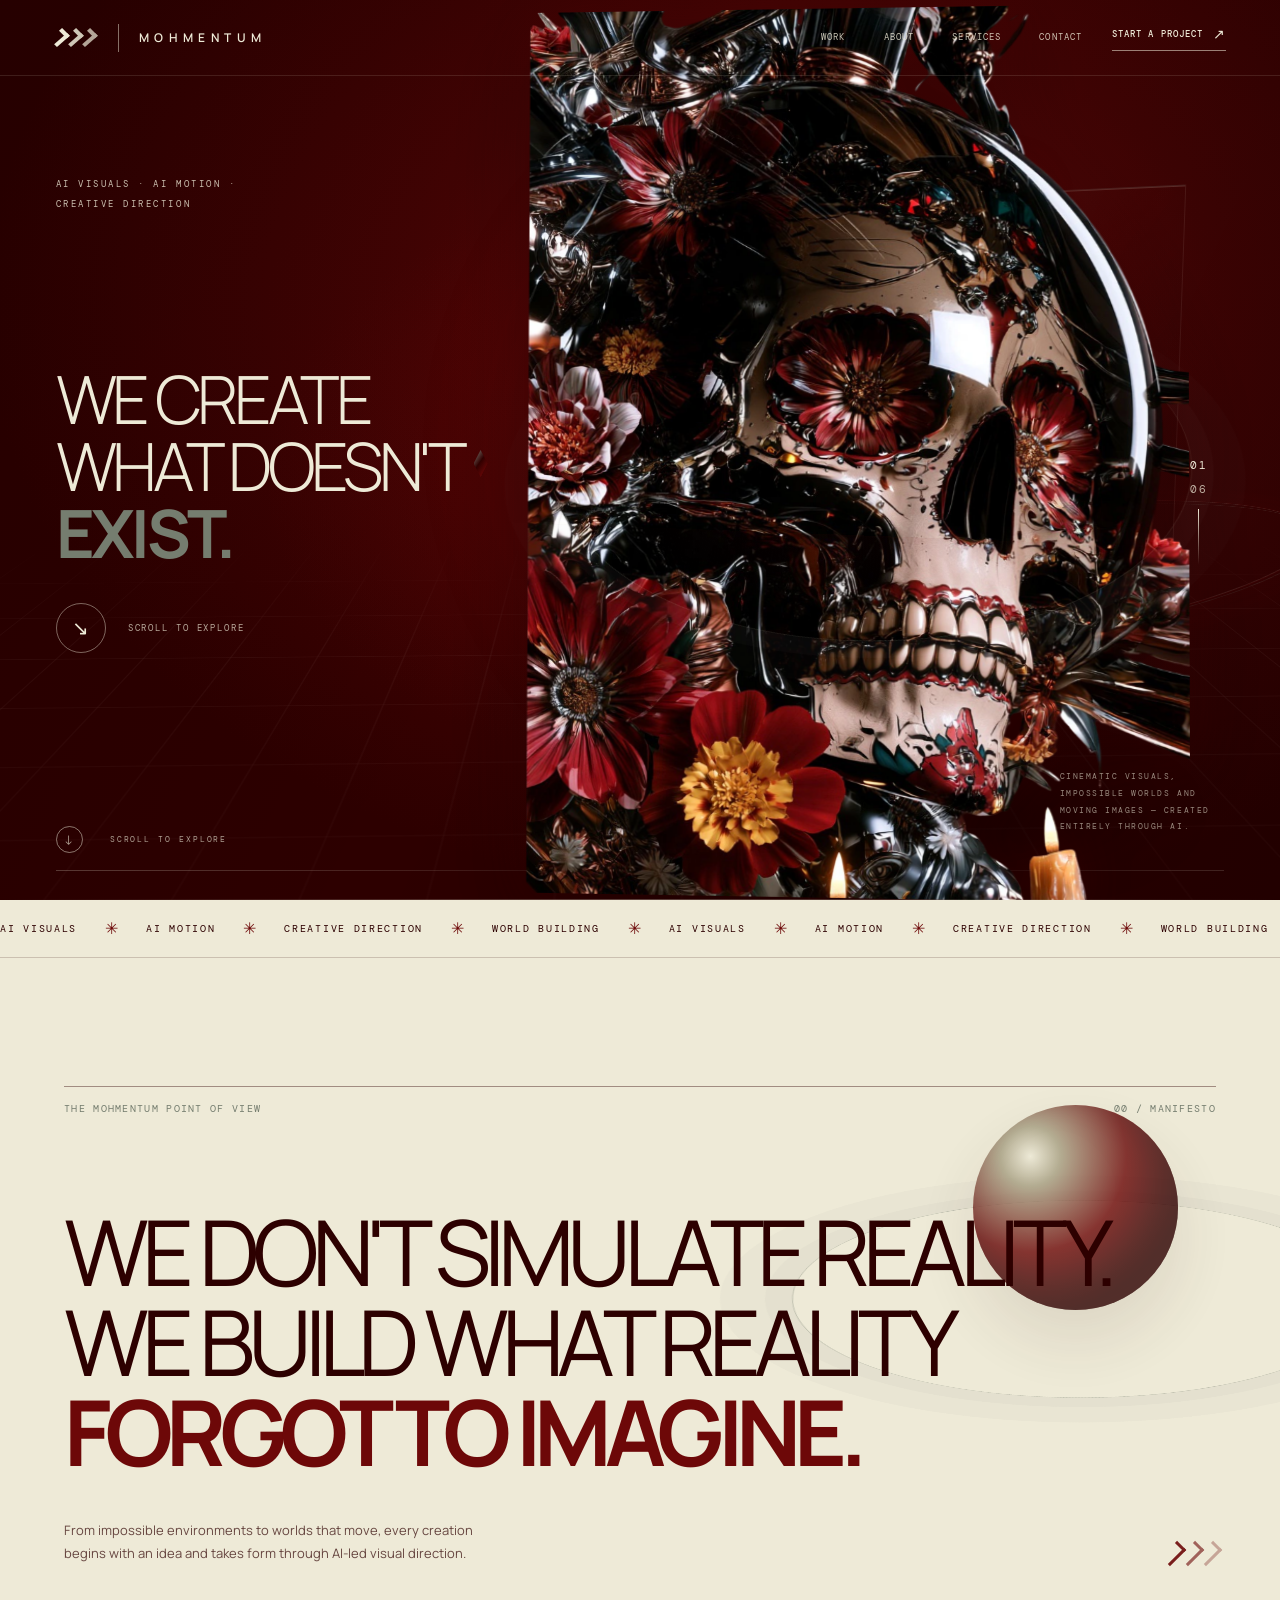
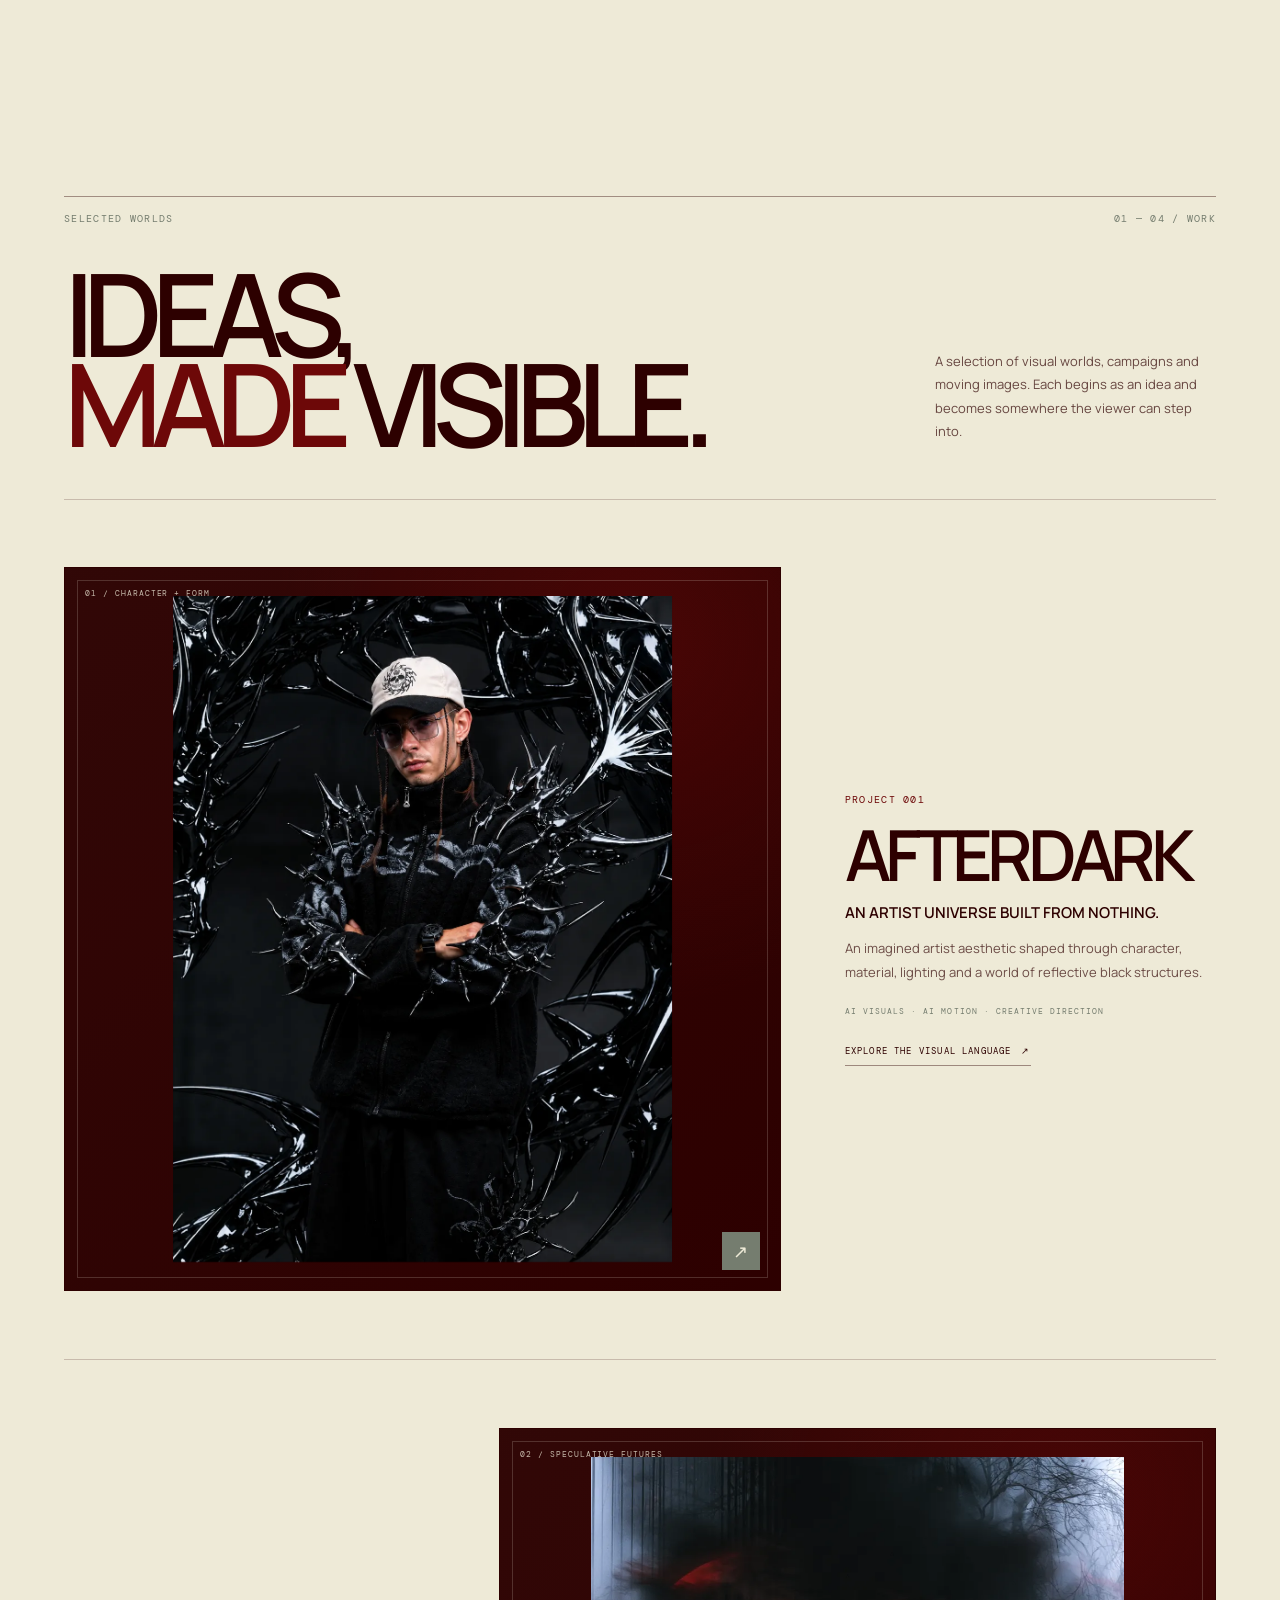
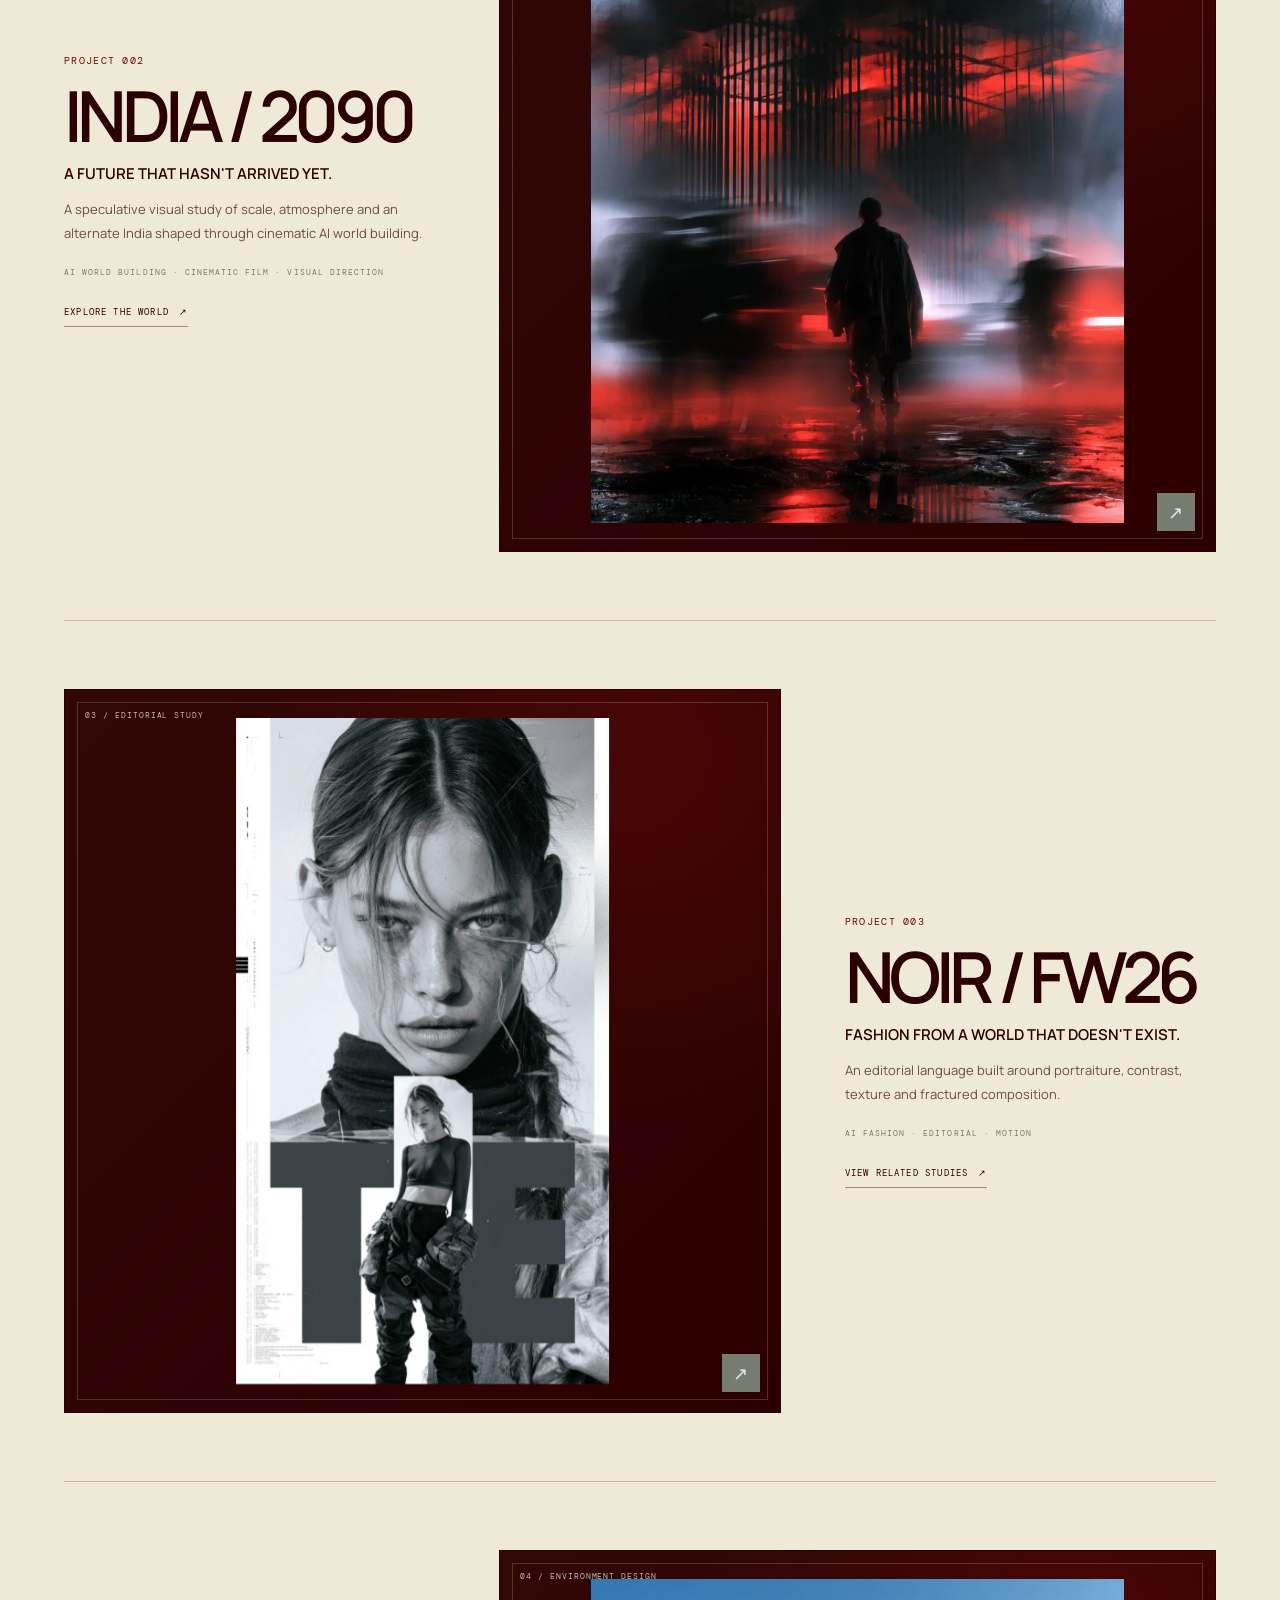
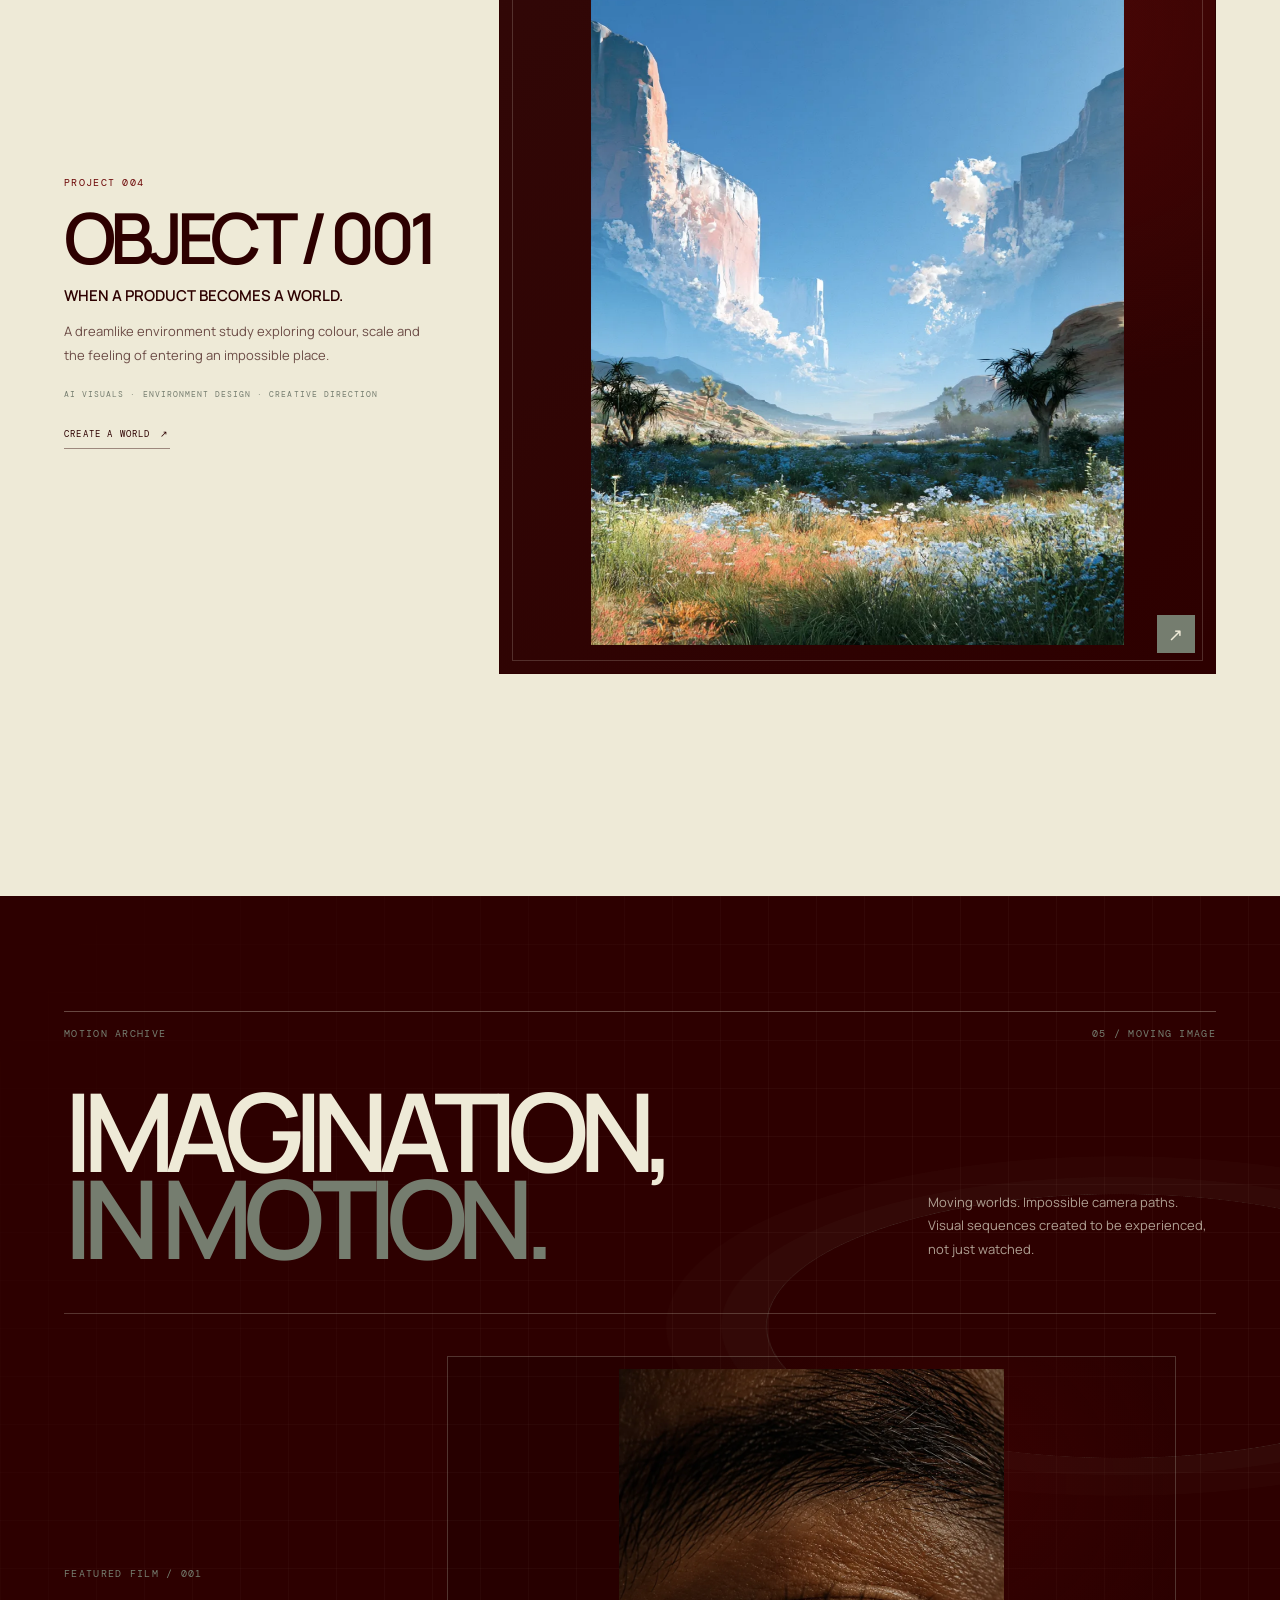
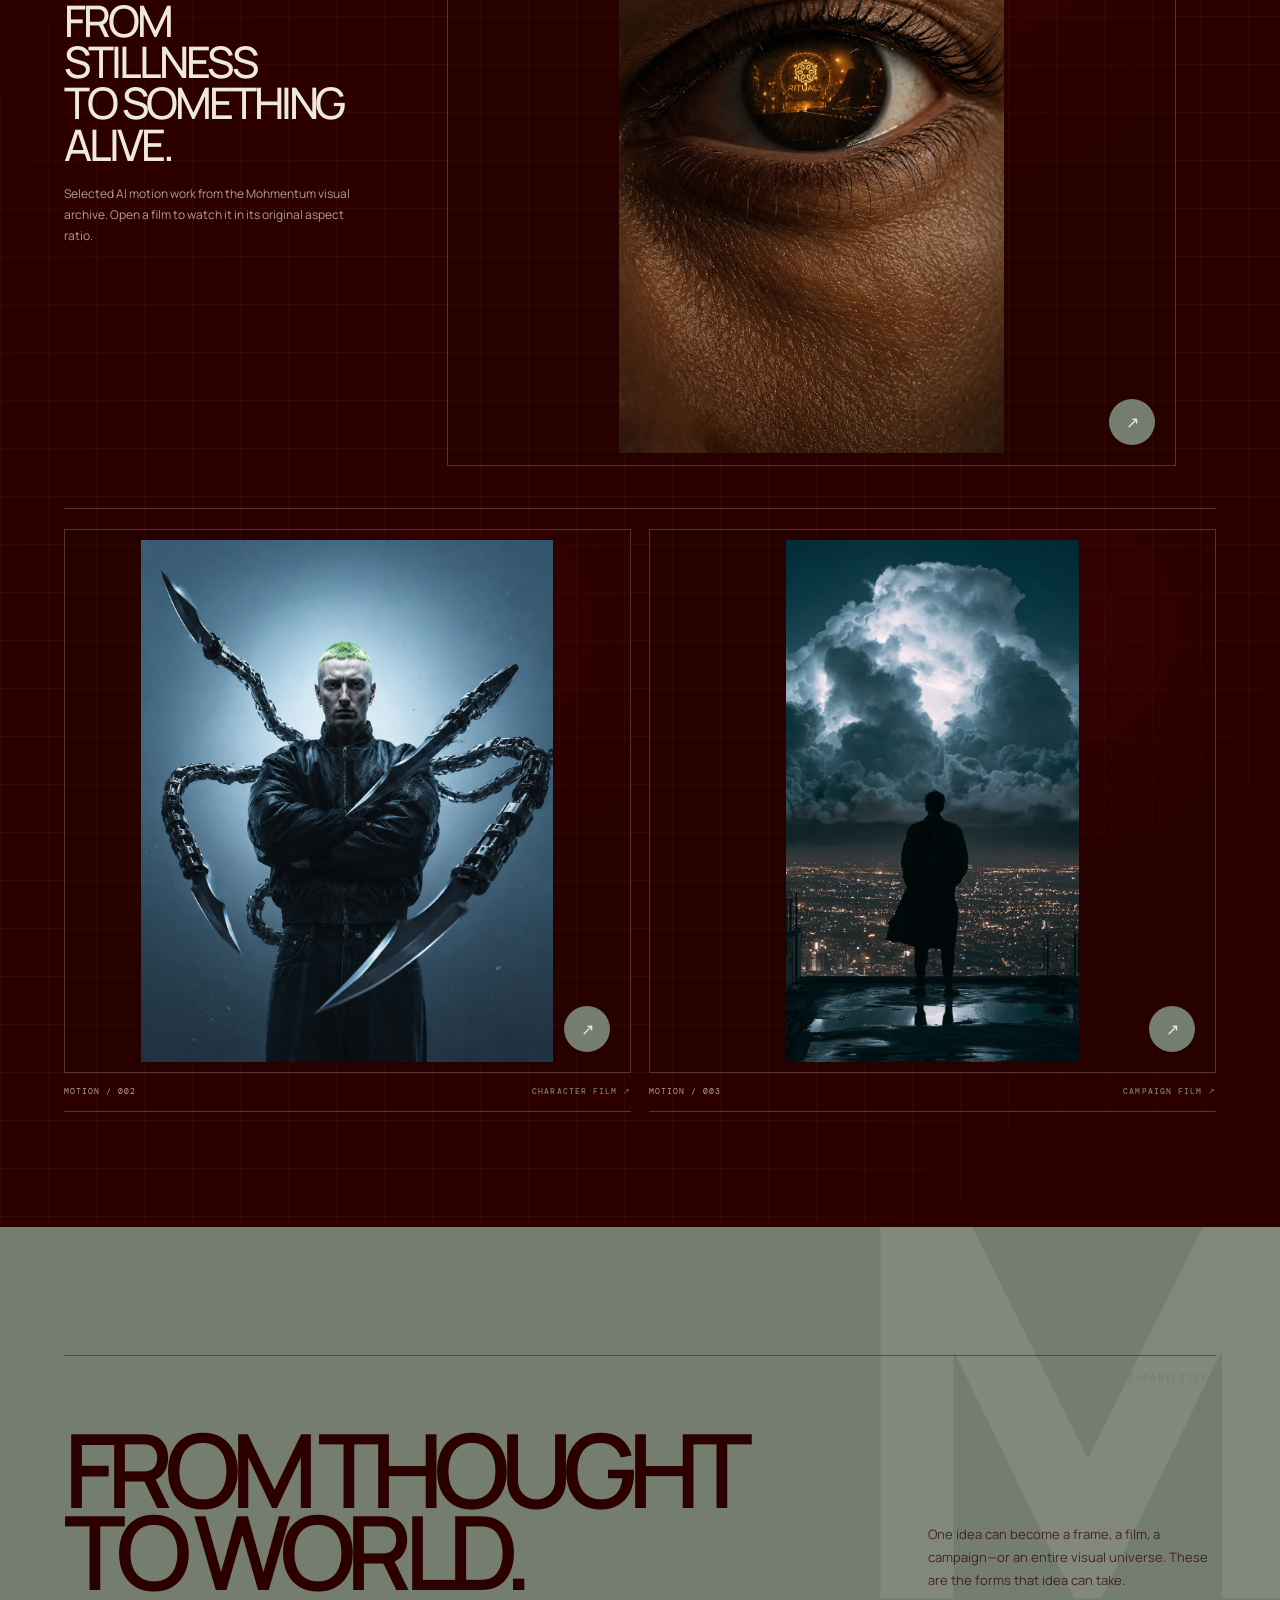
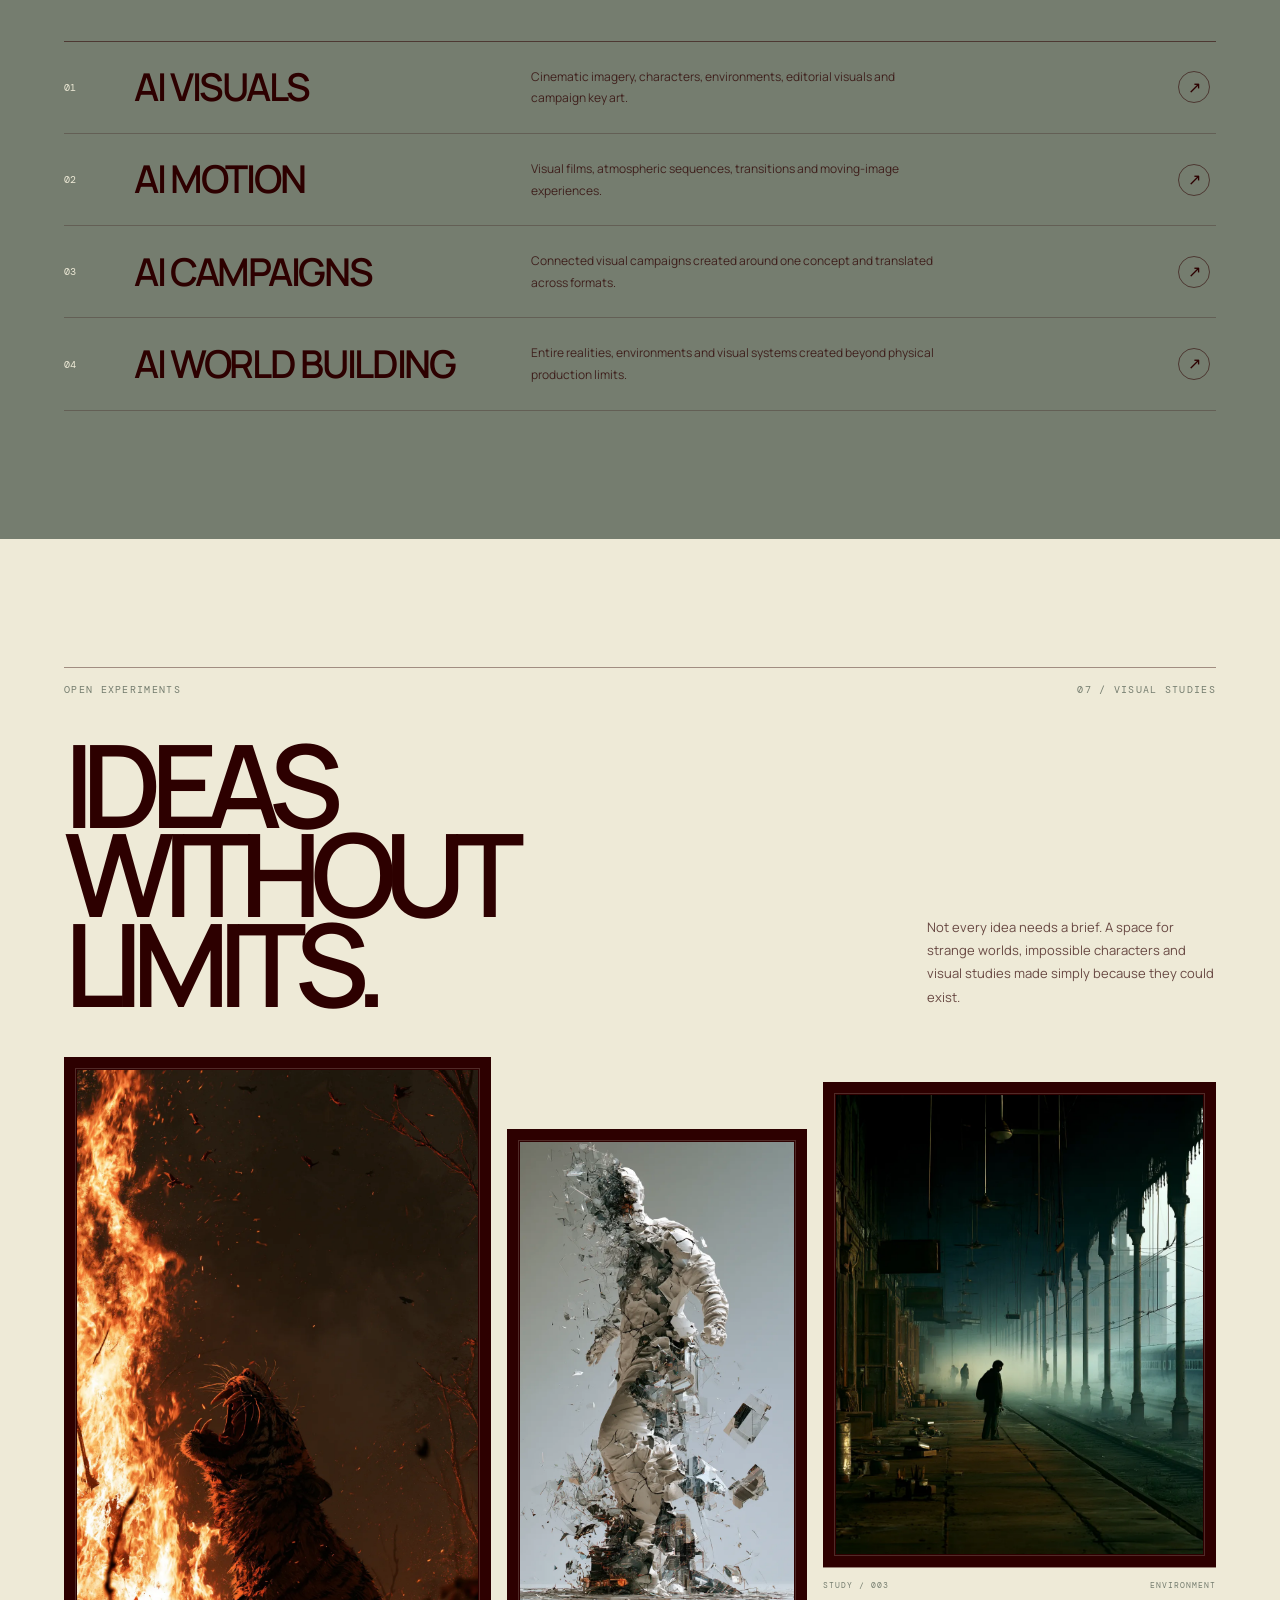
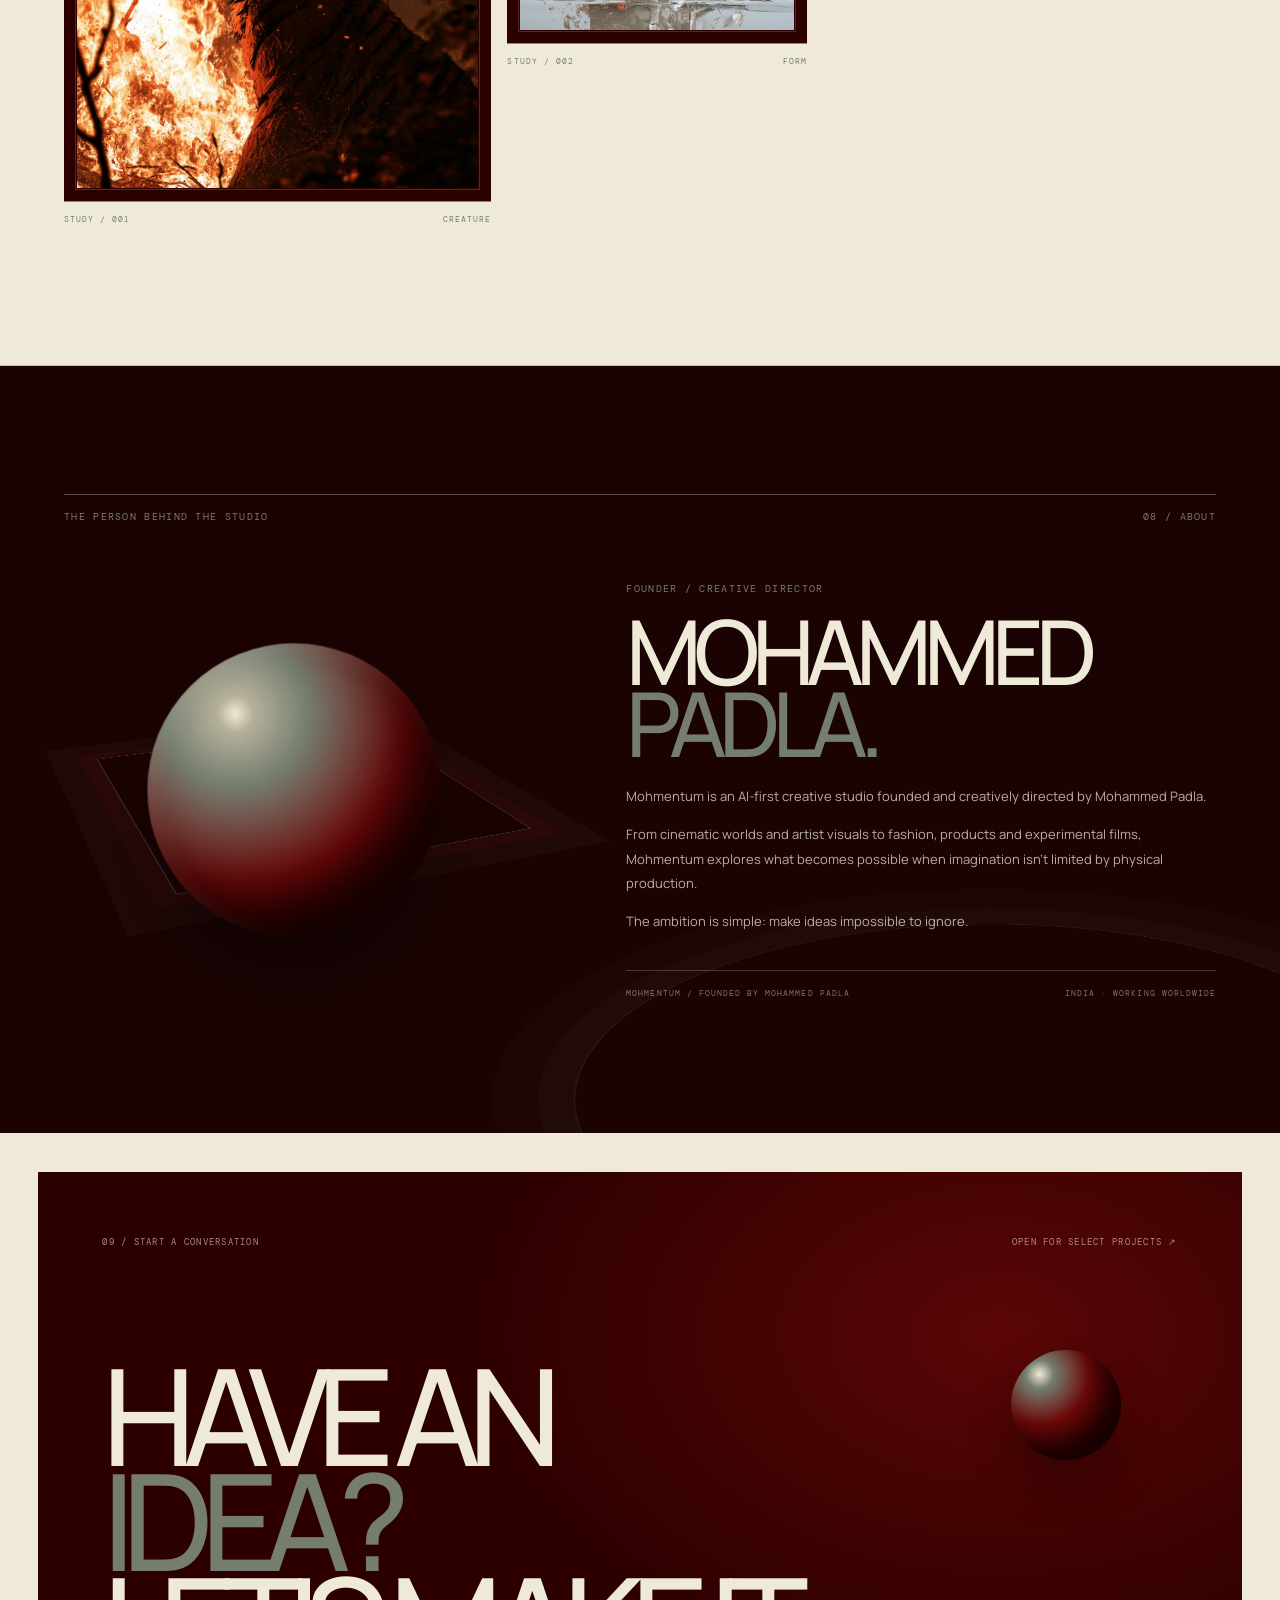
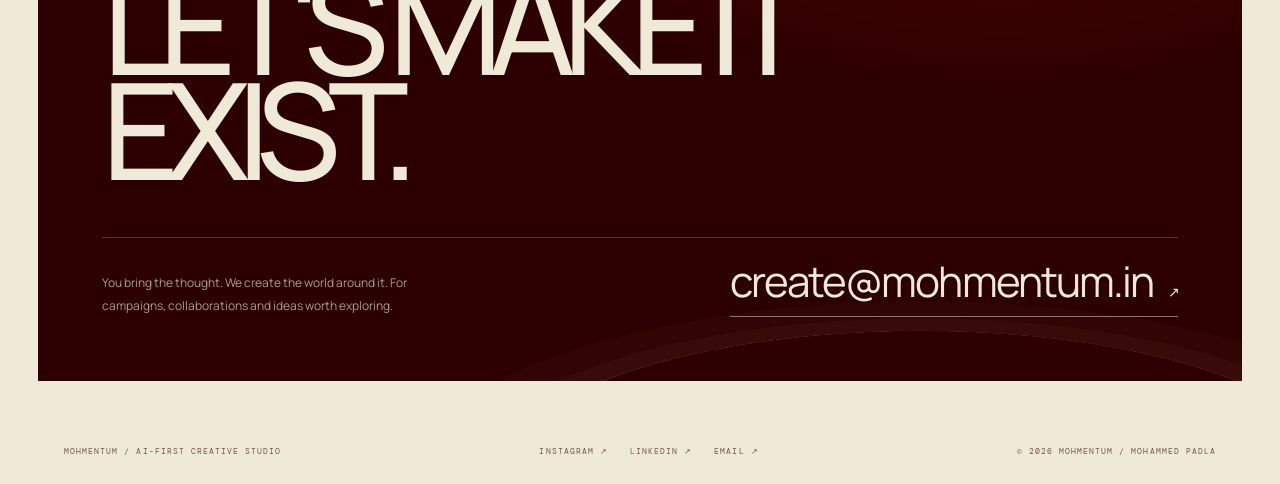
==== commit 5b5fa284: "Add files via upload" ====
--- a/index.html
+++ b/index.html
@@ -4,21 +4,23 @@
   <meta charset="utf-8">
   <meta name="viewport" content="width=device-width, initial-scale=1, viewport-fit=cover">
   <meta name="theme-color" content="#2D0000">
-  <meta name="description" content="MOHMENTUM is an AI-first creative studio founded and directed by Mohammed Padla. AI visuals, AI motion, creative campaigns and experimental visual worlds.">
-  <meta property="og:title" content="MOHMENTUM — Creating Beyond Imagination">
+  <meta name="description" content="Mohmentum is an AI-first creative studio founded and creatively directed by Mohammed Padla. AI visuals, AI motion, cinematic campaigns and impossible worlds.">
+  <meta property="og:title" content="MOHMENTUM — We Create What Doesn't Exist">
   <meta property="og:description" content="We don't simulate reality. We build what reality forgot to imagine.">
   <meta property="og:type" content="website">
   <meta property="og:url" content="https://mohmentum.in/">
-  <meta property="og:image" content="https://mohmentum.in/hero-arch.webp">
+  <meta property="og:image" content="https://mohmentum.in/hero-skull.webp">
   <link rel="canonical" href="https://mohmentum.in/">
-  <title>MOHMENTUM — Creating Beyond Imagination</title>
+  <title>MOHMENTUM — We Create What Doesn't Exist</title>
   <link rel="icon" href="favicon.svg" type="image/svg+xml">
   <link rel="alternate icon" href="favicon.ico">
   <link rel="icon" type="image/png" sizes="32x32" href="favicon-32x32.png">
   <link rel="icon" type="image/png" sizes="16x16" href="favicon-16x16.png">
   <link rel="apple-touch-icon" sizes="180x180" href="apple-touch-icon.png">
   <link rel="manifest" href="site.webmanifest">
-
+  <link rel="preconnect" href="https://fonts.googleapis.com">
+  <link rel="preconnect" href="https://fonts.gstatic.com" crossorigin>
+  <link href="https://fonts.googleapis.com/css2?family=DM+Mono:wght@400;500&family=Manrope:wght@300;400;500;600;700;800&display=swap" rel="stylesheet">
   <script type="application/ld+json">
   {
     "@context":"https://schema.org",
@@ -31,454 +33,459 @@
     "sameAs":["https://www.instagram.com/mohmentum_/","https://www.linkedin.com/in/mohammed-padla-38870a322/"]
   }
   </script>
-  <link rel="preconnect" href="https://fonts.googleapis.com">
-  <link rel="preconnect" href="https://fonts.gstatic.com" crossorigin>
-  <link href="https://fonts.googleapis.com/css2?family=DM+Mono:wght@400;500&family=Space+Grotesk:wght@400;500;600;700&display=swap" rel="stylesheet">
   <style>
-    :root {
-      --paper:#EEEAD7;
-      --paper-2:rgba(117,125,111,.13);
-      --ink:#2D0000;
-      --muted:#757D6F;
-      --line:rgba(45,0,0,.16);
-      --line-strong:rgba(45,0,0,.42);
-      --orange:#6D0808;
-      --orange-dark:#2D0000;
-      --blue:#757D6F;
-      --lilac:rgba(117,125,111,.22);
-      --acid:#6D0808;
+    :root{
       --burgundy:#6D0808;
-      --maroon:#2D0000;
+      --oxblood:#2D0000;
       --sage:#757D6F;
       --ivory:#EEEAD7;
-      --max:1540px;
+      --ink:#251c19;
+      --paper:#EEEAD7;
+      --line:rgba(45,0,0,.18);
+      --line-light:rgba(238,234,215,.22);
+      --mono:"DM Mono",monospace;
+      --sans:"Manrope",Arial,sans-serif;
       --ease:cubic-bezier(.2,.7,.15,1);
     }
     *{box-sizing:border-box}
-    html{scroll-behavior:smooth;scroll-padding-top:88px;background:var(--paper)}
-    body{margin:0;background:var(--paper);color:var(--ink);font-family:"Space Grotesk",Arial,sans-serif;line-height:1.35;letter-spacing:-.018em;overflow-x:hidden;isolation:isolate}
-    body.locked{overflow:hidden}
+    html{scroll-behavior:smooth;scroll-padding-top:80px;background:var(--paper)}
+    body{margin:0;overflow-x:hidden;background:var(--paper);color:var(--oxblood);font-family:var(--sans);-webkit-font-smoothing:antialiased;line-height:1.45}
+    body.menu-open,body.viewer-open{overflow:hidden}
     a{color:inherit;text-decoration:none}
     button{font:inherit;color:inherit}
     img,video{display:block;max-width:100%}
-    ::selection{background:var(--orange);color:#EEEAD7}
-    .mono{font-family:"DM Mono",monospace}
-    .page-grid{position:fixed;inset:0;z-index:-5;pointer-events:none;background-image:linear-gradient(rgba(45,0,0,.045) 1px,transparent 1px),linear-gradient(90deg,rgba(45,0,0,.045) 1px,transparent 1px);background-size:48px 48px;mask-image:linear-gradient(to bottom,black,rgba(0,0,0,.5) 55%,transparent 100%)}
-    .ambient{position:fixed;inset:0;z-index:-4;pointer-events:none;overflow:hidden;background:radial-gradient(ellipse at 78% 8%,rgba(109,8,8,.09),transparent 31%),radial-gradient(ellipse at 8% 44%,rgba(117,125,111,.19),transparent 32%),radial-gradient(ellipse at 88% 80%,rgba(109,8,8,.06),transparent 31%)}
-    .grain{position:fixed;inset:0;z-index:80;pointer-events:none;opacity:.022;background-image:url("data:image/svg+xml,%3Csvg xmlns='http://www.w3.org/2000/svg' width='180' height='180' viewBox='0 0 180 180'%3E%3Cfilter id='n'%3E%3CfeTurbulence type='fractalNoise' baseFrequency='.85' numOctaves='3' stitchTiles='stitch'/%3E%3C/filter%3E%3Crect width='100%25' height='100%25' filter='url(%23n)' opacity='.45'/%3E%3C/svg%3E");mix-blend-mode:multiply}
-    .wrap{width:min(var(--max),100%);margin-inline:auto;padding-inline:clamp(18px,3vw,48px)}
-    .eyebrow,.kicker,.tag,.meta,.nav-links,.top-note,.hero-index,.hero-caption,.project-number,.project-role,.motion-meta,.exp-meta,.footer,.btn,.vertical-note{font-family:"DM Mono",monospace;text-transform:uppercase;letter-spacing:.1em}
-    .eyebrow{font-size:10px;line-height:1.5;color:var(--muted)}
-    .reveal{opacity:0;transform:translateY(20px);transition:opacity .75s var(--ease),transform .75s var(--ease)}
-    .reveal.is-visible{opacity:1;transform:translateY(0)}
-
-    /* Navigation: compact, rational, deliberately un-decorated */
-    .site-header{position:sticky;top:0;z-index:50;display:grid;grid-template-columns:1fr auto 1fr;align-items:center;gap:20px;padding:14px clamp(18px,3vw,48px);border-bottom:1px solid var(--line);background:rgba(238,234,215,.88);backdrop-filter:blur(18px)}
-    .brand{display:inline-flex;align-items:center;gap:10px;width:max-content;font-size:13px;font-weight:700;letter-spacing:.18em}
-    .brand-symbol{width:26px;height:26px;display:grid;place-items:center;background:var(--ink);border-radius:7px;box-shadow:3px 3px 0 var(--orange);flex:none}
-    .brand-symbol svg{width:17px;height:17px}
-    .top-note{font-size:9px;color:var(--muted);white-space:nowrap}
-    .nav-links{display:flex;align-items:center;gap:clamp(14px,2vw,30px);font-size:9px;letter-spacing:.08em}
-    .nav-links a{position:relative;padding:7px 0;color:#2D0000;transition:color .2s ease}
-    .nav-links a::after{content:"";position:absolute;left:0;right:100%;bottom:0;height:2px;background:var(--orange);transition:right .3s var(--ease)}
-    .nav-links a:hover{color:var(--ink)}.nav-links a:hover::after{right:0}
-    .header-action{justify-self:end}
-    .btn{display:inline-flex;align-items:center;justify-content:center;gap:12px;padding:12px 15px;border:1px solid var(--ink);background:var(--ink);color:var(--paper);font-size:9px;letter-spacing:.1em;transition:transform .28s var(--ease),background .25s ease,color .25s ease,border-color .25s ease}
-    .btn:hover{transform:translateY(-3px);background:var(--orange);color:white;border-color:var(--orange)}
-    .btn .arrow{font-size:14px;line-height:.7}
-    .menu-toggle{display:none;border:1px solid var(--ink);background:transparent;padding:10px 12px;font:500 9px "DM Mono",monospace;letter-spacing:.1em;text-transform:uppercase}
-
-    /* Hero: editorial grid meets the studio's sculptural portal */
-    .hero{position:relative;display:grid;grid-template-columns:minmax(0,.94fr) minmax(420px,1.06fr);min-height:min(810px,calc(100svh - 56px));gap:clamp(24px,4vw,68px);align-items:center;padding-block:clamp(48px,7vh,90px) clamp(38px,5vh,66px)}
-    .hero-copy{position:relative;z-index:4;padding-block:10px 18px}
-    .hero-index{display:flex;align-items:center;gap:10px;margin-bottom:23px;font-size:9px;color:var(--muted)}
-    .index-dot{width:8px;height:8px;background:var(--orange);display:inline-block;transform:rotate(45deg)}
-    .hero h1{margin:0;font-size:clamp(62px,8.25vw,130px);font-weight:700;line-height:.79;letter-spacing:-.095em;text-transform:uppercase}
-    .hero h1 .line{display:block;white-space:nowrap}
-    .hero h1 .orange{color:var(--orange)}
-    .hero h1 .outline{-webkit-text-stroke:1.3px var(--ink);color:transparent}
-    .hero-underline{width:clamp(90px,13vw,188px);height:7px;background:var(--orange);margin-top:25px;transform:skewX(-28deg);transform-origin:left}
-    .hero-lead{max-width:410px;margin:25px 0 25px;font-size:clamp(13px,1.15vw,15px);line-height:1.65;color:#2D0000;letter-spacing:-.01em}
-    .hero-ctas{display:flex;flex-wrap:wrap;align-items:center;gap:20px}
-    .text-link{display:inline-flex;align-items:center;gap:9px;font:500 9px "DM Mono",monospace;text-transform:uppercase;letter-spacing:.1em;border-bottom:1px solid var(--line-strong);padding-bottom:9px;transition:color .2s ease,border-color .2s ease}
-    .text-link:hover{color:var(--orange-dark);border-color:var(--orange)}
-    .hero-right-note{position:absolute;bottom:22px;left:clamp(18px,3vw,48px);font-size:8px;color:#757D6F;writing-mode:vertical-rl;transform:rotate(180deg)}
-    .hero-stage{position:relative;isolation:isolate;min-width:0;min-height:clamp(470px,63vw,700px);display:grid;place-items:center;perspective:1150px}
-    .stage-grid{position:absolute;inset:4% 0 4% 5%;background-image:linear-gradient(rgba(45,0,0,.11) 1px,transparent 1px),linear-gradient(90deg,rgba(45,0,0,.11) 1px,transparent 1px);background-size:34px 34px;border:1px solid rgba(45,0,0,.1);transform:rotate(-2.5deg);transform-origin:center;mask-image:linear-gradient(135deg,black 25%,rgba(0,0,0,.4) 80%,transparent)}
-    .stage-orange-block{position:absolute;right:2%;top:12%;width:48%;height:58%;background:linear-gradient(132deg,#6D0808 0%,#6D0808 38%,#2D0000 100%);border:1px solid rgba(238,234,215,.28);clip-path:polygon(18% 0,100% 0,100% 82%,74% 100%,0 100%,0 22%);transform:rotate(5deg) translateZ(-40px);box-shadow:9px 9px 0 #2D0000,18px 18px 0 rgba(45,0,0,.28),0 34px 68px rgba(45,0,0,.16),inset 0 1px 0 rgba(238,234,215,.18);transition:transform .7s var(--ease);transform-style:preserve-3d}
-    .stage-blue-block{position:absolute;left:2%;bottom:12%;width:31%;height:24%;background:linear-gradient(145deg,#EEEAD7 0%,rgba(117,125,111,.38) 48%,#757D6F 100%);border:1px solid rgba(45,0,0,.22);clip-path:polygon(0 0,100% 0,74% 100%,0 100%);transform:rotate(-8deg) translateZ(-70px);box-shadow:8px 10px 0 rgba(45,0,0,.18),16px 20px 0 rgba(45,0,0,.08),inset 0 1px 0 rgba(238,234,215,.6)}
-    .stage-orbit{position:absolute;width:74%;aspect-ratio:1;border:1px solid rgba(45,0,0,.43);border-radius:50%;transform:rotateX(68deg) rotateZ(-28deg) translateZ(-35px);animation:orbitDrift 19s linear infinite;pointer-events:none}
-    .stage-orbit::before,.stage-orbit::after{content:"";position:absolute;border:1px solid rgba(45,0,0,.26);border-radius:50%;inset:12%;transform:translateZ(34px) rotateY(34deg)}
-    .stage-orbit::after{inset:23%;transform:translateZ(-28px) rotateY(-34deg);border-color:rgba(109,8,8,.8)}
-    .stage-orb{position:absolute;right:13%;top:14%;width:clamp(56px,8vw,112px);aspect-ratio:1;border-radius:50%;background:radial-gradient(circle at 29% 22%,#EEEAD7 0 5%,rgba(238,234,215,.95) 7%,#757D6F 24%,#6D0808 58%,#2D0000 100%);border:1px solid rgba(238,234,215,.46);box-shadow:inset -10px -14px 22px rgba(45,0,0,.45),inset 7px 8px 18px rgba(238,234,215,.42),0 18px 42px rgba(45,0,0,.22);transform:translateZ(95px);animation:orbFloat 6s ease-in-out infinite}
-    .stage-art-wrap{position:relative;z-index:2;width:min(78%,540px);max-height:100%;aspect-ratio: .8;display:grid;place-items:center;transform-style:preserve-3d;transform:rotateY(-7deg) rotateX(2deg) rotateZ(1deg);transition:transform .75s var(--ease);filter:drop-shadow(24px 24px 25px rgba(45,0,0,.15))}
-    .hero-stage:hover .stage-art-wrap{transform:rotateY(-2deg) rotateX(0deg) rotateZ(0deg) translateY(-4px)}
-    .stage-art{display:block;width:100%;height:auto;max-height:clamp(440px,64vw,690px);object-fit:contain;mix-blend-mode:screen;filter:contrast(1.12) brightness(1.08);position:relative;z-index:2}
-    .stage-corner{position:absolute;z-index:4;left:3%;top:8%;padding:9px 11px;background:var(--paper);border:1px solid var(--ink);font:500 8px "DM Mono",monospace;letter-spacing:.1em;text-transform:uppercase;transform:rotate(-4deg)}
-    .stage-number{position:absolute;z-index:4;right:2%;bottom:13%;display:flex;align-items:center;gap:8px;font:500 8px "DM Mono",monospace;letter-spacing:.1em;text-transform:uppercase;writing-mode:vertical-rl}
-    .stage-number b{width:6px;height:6px;border-radius:50%;background:var(--orange)}
-    .hero-caption{position:absolute;z-index:4;left:3%;right:3%;bottom:4%;display:flex;justify-content:space-between;gap:15px;padding-top:10px;border-top:1px solid var(--line-strong);font-size:8px;color:#757D6F}
-    @keyframes orbitDrift{to{transform:rotateX(68deg) rotateZ(332deg) translateZ(-35px)}}
-    @keyframes orbFloat{50%{transform:translate3d(-8px,-14px,105px)}}
-
-    .service-strip{border-block:1px solid var(--ink);background:var(--ink);color:var(--paper);display:grid;grid-template-columns:repeat(4,1fr);padding:0 clamp(18px,3vw,48px)}
-    .strip-item{display:flex;align-items:center;justify-content:space-between;gap:10px;padding:18px 17px;border-right:1px solid rgba(238,234,215,.2);font:500 9px "DM Mono",monospace;letter-spacing:.08em;text-transform:uppercase}
-    .strip-item:first-child{border-left:1px solid rgba(238,234,215,.2)}
-    .strip-item i{font-style:normal;color:var(--orange);font-size:15px}
-
-    /* Point of view */
-    .statement{padding-block:clamp(88px,13vw,180px)}
-    .section-head{display:flex;justify-content:space-between;gap:20px;align-items:flex-start;padding-top:12px;border-top:1px solid var(--line-strong)}
-    .kicker{font-size:9px;color:var(--muted)}
-    .section-count{font:500 9px "DM Mono",monospace;color:var(--muted)}
-    .statement-content{display:grid;grid-template-columns:.2fr 1fr;gap:42px;margin-top:45px}
-    .statement h2{font-size:clamp(40px,6.1vw,92px);line-height:.92;letter-spacing:-.08em;font-weight:600;margin:0;max-width:1150px}
-    .statement h2 em{font-style:normal;color:var(--orange)}
-    .statement-bottom{display:flex;justify-content:space-between;align-items:end;gap:30px;margin-top:34px}
-    .statement-bottom p{max-width:410px;margin:0;color:var(--muted);font-size:13px;line-height:1.65}
-    .three-mark{display:flex;gap:6px;align-items:center;flex:none}
-    .three-mark span{display:block;width:15px;height:28px;border-top:3px solid var(--ink);border-right:3px solid var(--ink);transform:rotate(45deg) skew(-6deg);margin-inline:2px}
-    .three-mark span:nth-child(2){opacity:.65}.three-mark span:nth-child(3){opacity:.32}
-
-    /* Selected work: structured rows, source media remains uncropped */
-    .work-section{padding-block:30px clamp(100px,13vw,170px)}
-    .work-heading{display:grid;grid-template-columns:1fr .36fr;gap:40px;align-items:end;padding:45px 0 52px}
-    .work-heading h2{margin:0;font-size:clamp(54px,8.1vw,118px);line-height:.8;letter-spacing:-.095em;font-weight:700}
-    .work-heading p{max-width:330px;margin:0;color:var(--muted);font-size:13px;line-height:1.7}
-    .project{display:grid;grid-template-columns:minmax(0,1.06fr) minmax(260px,.54fr);gap:clamp(20px,4.2vw,68px);align-items:center;padding-block:clamp(32px,5vw,72px);border-top:1px solid var(--line)}
-    .project:nth-of-type(even){grid-template-columns:minmax(260px,.54fr) minmax(0,1.06fr)}
+    ::selection{background:var(--sage);color:var(--ivory)}
+    .mono,.eyebrow,.nav-links,.hero-note,.hero-index,.hero-pager,.hero-caption,.scroll-cue,.section-meta,.project-code,.project-tags,.motion-caption,.tile-caption,.footer,.btn,.micro{font-family:var(--mono);text-transform:uppercase;letter-spacing:.13em}
+    .eyebrow,.section-meta,.micro{font-size:10px;line-height:1.7}
+    .site-header{position:fixed;z-index:100;top:0;left:0;right:0;display:grid;grid-template-columns:auto 1fr auto;align-items:center;gap:30px;padding:22px clamp(20px,4.2vw,72px);color:var(--ivory);border-bottom:1px solid rgba(238,234,215,.12);transition:background .35s,border-color .35s,padding .35s;}
+    .site-header.is-scrolled{background:rgba(45,0,0,.94);backdrop-filter:blur(18px);border-color:rgba(238,234,215,.16);padding-block:14px}
+    .brand{display:inline-flex;align-items:center;gap:20px;min-width:0}
+    .brand-mark{width:44px;height:28px;display:flex;align-items:center;gap:3px;flex:none}
+    .brand-mark span{width:11px;height:17px;border-top:4px solid var(--ivory);border-right:4px solid var(--ivory);transform:rotate(45deg) skew(-4deg);display:block}
+    .brand-mark span:nth-child(2){opacity:.85}.brand-mark span:nth-child(3){opacity:.7}
+    .brand-divider{height:28px;width:1px;background:rgba(238,234,215,.48)}
+    .brand-name{font-size:12px;font-weight:600;letter-spacing:.45em;white-space:nowrap}
+    .nav-links{display:flex;align-items:center;justify-content:flex-end;gap:clamp(18px,3vw,48px);font-size:9px;letter-spacing:.12em}
+    .nav-links a{position:relative;padding:9px 0;opacity:.83;transition:opacity .2s,color .2s}
+    .nav-links a:after{content:"";position:absolute;left:0;right:100%;bottom:2px;height:1px;background:var(--sage);transition:right .3s var(--ease)}
+    .nav-links a:hover{opacity:1}.nav-links a:hover:after{right:0}
+    .header-contact{display:flex;align-items:center;gap:10px;font:500 9px var(--mono);letter-spacing:.12em;text-transform:uppercase;border-bottom:1px solid rgba(238,234,215,.55);padding-bottom:7px;white-space:nowrap}
+    .header-contact span{font-size:14px;transition:transform .25s}.header-contact:hover span{transform:translate(3px,-3px)}
+    .menu-toggle{display:none;background:transparent;color:var(--ivory);border:1px solid rgba(238,234,215,.45);padding:10px 12px;font:10px var(--mono);letter-spacing:.12em;text-transform:uppercase}
+    .mobile-menu{position:fixed;z-index:95;inset:0;display:flex;flex-direction:column;justify-content:center;padding:90px 26px 32px;background:var(--oxblood);color:var(--ivory);transform:translateY(-105%);transition:transform .65s var(--ease);visibility:hidden}
+    .mobile-menu.open{transform:translateY(0);visibility:visible}
+    .mobile-menu nav{display:flex;flex-direction:column;gap:10px}
+    .mobile-menu nav a{font-size:clamp(40px,12vw,68px);font-weight:400;letter-spacing:-.07em;line-height:1.05;border-bottom:1px solid var(--line-light);padding:10px 0}
+    .mobile-menu .mobile-bottom{display:flex;flex-wrap:wrap;gap:20px;margin-top:38px;font:9px var(--mono);letter-spacing:.12em;text-transform:uppercase;color:rgba(238,234,215,.68)}
+
+    /* HERO — sculptural floral skull, staged as a dimensional 3D artwork */
+    .hero{position:relative;isolation:isolate;min-height:800px;height:100svh;max-height:1120px;overflow:hidden;background:radial-gradient(ellipse at 64% 34%,rgba(109,8,8,.95) 0%,rgba(75,4,4,.78) 34%,rgba(45,0,0,1) 72%),var(--oxblood);color:var(--ivory);}
+    .hero:before{content:"";position:absolute;inset:0;z-index:-4;background:radial-gradient(ellipse at 51% 53%,rgba(109,8,8,.32),transparent 42%),linear-gradient(115deg,rgba(10,0,0,.2),transparent 46%,rgba(5,0,0,.28));pointer-events:none}
+    .hero:after{content:"";position:absolute;z-index:8;left:0;right:0;bottom:0;height:1px;background:linear-gradient(90deg,transparent,rgba(238,234,215,.28),transparent);pointer-events:none}
+    .hero-grid{position:absolute;z-index:-3;left:-18%;right:-18%;bottom:-35%;height:74%;opacity:.22;transform-origin:center top;transform:perspective(900px) rotateX(66deg) rotateZ(-1deg);background-image:linear-gradient(rgba(238,234,215,.20) 1px,transparent 1px),linear-gradient(90deg,rgba(238,234,215,.20) 1px,transparent 1px);background-size:68px 68px;mask-image:linear-gradient(to bottom,transparent 0%,black 30%,transparent 92%);animation:gridDrift 20s linear infinite;pointer-events:none}
+    .hero-haze{position:absolute;z-index:-2;top:8%;left:35%;width:52vw;height:58vw;max-width:900px;max-height:760px;border-radius:50%;background:radial-gradient(ellipse,rgba(109,8,8,.45),rgba(109,8,8,.08) 42%,transparent 72%);filter:blur(28px);pointer-events:none}
+    .hero-slab{position:absolute;z-index:-1;top:18%;right:9%;width:27%;height:64%;border:1px solid rgba(238,234,215,.11);background:linear-gradient(125deg,rgba(238,234,215,.035),rgba(109,8,8,.03) 40%,rgba(0,0,0,.18));clip-path:polygon(18% 0,100% 0,100% 83%,76% 100%,0 100%,0 20%);transform:perspective(900px) rotateY(-16deg) rotateZ(2deg) translateZ(-110px);box-shadow:26px 34px 0 rgba(10,0,0,.08),inset 0 1px 0 rgba(238,234,215,.16);pointer-events:none}
+    .hero-ring{position:absolute;z-index:0;left:41%;top:34%;width:min(66vw,1060px);height:29vw;max-height:340px;min-height:230px;border:1px solid rgba(238,234,215,.24);border-radius:50%;transform:perspective(1200px) rotateX(68deg) rotateZ(-19deg) translateZ(-100px);box-shadow:0 0 0 1px rgba(109,8,8,.44),0 0 60px rgba(109,8,8,.14);animation:ringFloat 12s ease-in-out infinite;pointer-events:none}
+    .hero-ring:before{content:"";position:absolute;inset:11px -2px -4px 11px;border:1px solid rgba(117,125,111,.42);border-radius:50%;transform:translateZ(16px)}
+    .hero-orb{position:absolute;z-index:2;left:65%;top:18%;width:clamp(46px,6.2vw,86px);aspect-ratio:1;border-radius:50%;background:radial-gradient(circle at 28% 23%,rgba(238,234,215,.8),rgba(151,28,32,.92) 16%,#450506 50%,#120304 76%);border:1px solid rgba(238,234,215,.6);box-shadow:inset -12px -16px 22px rgba(0,0,0,.55),inset 3px 4px 12px rgba(238,234,215,.12),0 0 36px rgba(109,8,8,.35);animation:orbFloat 7s ease-in-out infinite;pointer-events:none}
+    .hero-orb:after{content:"";position:absolute;left:22%;top:18%;width:17%;height:11%;border-radius:50%;background:rgba(238,234,215,.8);filter:blur(3px);transform:rotate(-32deg)}
+    .hero-shard{position:absolute;z-index:1;width:28px;height:52px;background:linear-gradient(125deg,#EEEAD7 0%,#77766e 14%,#2D0000 44%,#6D0808 76%,#EEEAD7);clip-path:polygon(50% 0,100% 50%,50% 100%,0 50%);opacity:.8;filter:drop-shadow(0 8px 12px rgba(0,0,0,.35));animation:shardFloat 8s ease-in-out infinite;pointer-events:none}
+    .hero-shard.s1{top:27%;right:21%;transform:rotate(25deg) translateZ(40px)}.hero-shard.s2{bottom:19%;left:49%;width:18px;height:34px;animation-delay:-3s}.hero-shard.s3{top:50%;left:37%;width:14px;height:27px;animation-delay:-5s}
+    .hero-copy{position:absolute;z-index:6;left:clamp(24px,4.35vw,78px);top:19.5%;width:min(39vw,590px);transform:none;}
+    .hero-eyebrow{display:flex;flex-direction:column;gap:4px;max-width:290px;margin-bottom:clamp(120px,17vh,190px);font:9px/1.8 var(--mono);letter-spacing:.28em;text-transform:uppercase;color:rgba(238,234,215,.82)}
+    .hero-eyebrow .eyebrow-line{display:block}
+    .hero h1{margin:0;font-size:clamp(46px,5.2vw,84px);font-weight:300;line-height:1.01;letter-spacing:-.065em;text-transform:uppercase;text-wrap:balance}
+    .hero h1 span{display:block;white-space:nowrap}
+    .hero h1 .hero-exist{font-weight:700;color:var(--sage);letter-spacing:-.055em}
+    .hero-sub{display:none}
+    .hero-action{display:flex;align-items:center;gap:22px;margin-top:clamp(24px,4vh,48px)}
+    .circle-link{width:50px;height:50px;display:grid;place-items:center;border:1px solid rgba(238,234,215,.43);border-radius:50%;font-size:20px;transition:background .3s,transform .3s,border-color .3s}
+    .circle-link:hover{background:var(--sage);border-color:var(--sage);transform:translateX(4px)}
+    .hero-action span{font:9px var(--mono);letter-spacing:.21em;text-transform:uppercase;color:rgba(238,234,215,.72)}
+    .hero-art-stage{position:absolute;z-index:4;right:7%;top:-1.2%;width:min(64vw,1030px);height:calc(100% + 10px);perspective:1500px;transform-style:preserve-3d;pointer-events:none}
+    .hero-character{position:absolute;top:0;right:0;width:100%;height:auto;max-width:none;transform:translate3d(var(--px,0px),var(--py,0px),0) rotateY(var(--ry,-3deg)) rotateX(var(--rx,1deg));transform-origin:50% 45%;filter:drop-shadow(0 24px 38px rgba(0,0,0,.2));will-change:transform;transition:transform .55s var(--ease)}
+    .hero-art-stage:after{content:"";position:absolute;z-index:-1;right:12%;bottom:-1%;width:70%;height:18%;border-radius:50%;background:radial-gradient(ellipse,rgba(5,0,0,.48),transparent 70%);filter:blur(18px)}
+    .hero-pager{position:absolute;z-index:7;right:5.7%;top:51%;display:flex;flex-direction:column;align-items:center;gap:11px;font-size:11px;line-height:1.2;color:rgba(238,234,215,.74)}
+    .hero-pager:after{content:"";width:1px;height:56px;background:linear-gradient(var(--ivory),transparent);margin-top:2px}
+    .hero-pager .active{color:var(--ivory)}
+    .hero-caption{position:absolute;z-index:7;right:5.5%;bottom:7.2%;max-width:200px;font-size:8px;line-height:2.1;color:rgba(238,234,215,.58);letter-spacing:.19em}
+    .scroll-cue{position:absolute;z-index:7;left:clamp(24px,4.35vw,78px);bottom:5.2%;display:flex;align-items:center;gap:27px;font-size:8px;color:rgba(238,234,215,.68);letter-spacing:.24em}
+    .scroll-cue .circle{width:27px;height:27px;border:1px solid rgba(238,234,215,.5);border-radius:50%;display:grid;place-items:center;font-family:var(--sans);font-size:13px}
+    .hero-bottom-rule{position:absolute;left:4.35%;right:4.35%;bottom:3.2%;height:1px;background:linear-gradient(90deg,rgba(238,234,215,.24),transparent 65%,rgba(238,234,215,.15))}
+
+    /* transition into the studio world */
+    .discipline-strip{overflow:hidden;background:var(--ivory);color:var(--oxblood);border-bottom:1px solid var(--line)}
+    .discipline-track{width:max-content;display:flex;align-items:center;gap:28px;padding:17px 0;animation:ticker 28s linear infinite}
+    .discipline-track span{font:10px var(--mono);letter-spacing:.17em;text-transform:uppercase;white-space:nowrap}
+    .discipline-track i{font-style:normal;color:var(--burgundy);font-size:16px}
+    .section-wrap{width:min(1450px,100%);margin-inline:auto;padding-inline:clamp(24px,5vw,84px)}
+    .manifesto{position:relative;overflow:hidden;background:var(--ivory);color:var(--oxblood);padding-block:clamp(84px,10vw,150px)}
+    .manifesto:before{content:"";position:absolute;right:-7vw;top:7%;width:min(45vw,680px);aspect-ratio:1;border-radius:50%;border:1px solid rgba(117,125,111,.38);box-shadow:0 0 0 27px rgba(117,125,111,.045),0 0 0 72px rgba(117,125,111,.035);transform:rotateX(70deg) rotateZ(-18deg);pointer-events:none}
+    .manifesto:after{content:"";position:absolute;right:8%;top:20%;width:16vw;max-width:230px;aspect-ratio:1;background:radial-gradient(circle at 28% 25%,#EEEAD7,#a69e81 14%,#6D0808 45%,#2D0000 74%);border-radius:50%;box-shadow:inset -18px -20px 36px rgba(45,0,0,.6),0 30px 70px rgba(45,0,0,.12);transform:translateZ(40px);opacity:.8;pointer-events:none}
+    .section-topline{position:relative;z-index:1;display:flex;align-items:center;justify-content:space-between;gap:20px;border-top:1px solid rgba(45,0,0,.4);padding-top:13px;color:var(--sage)}
+    .section-topline .num{font:10px var(--mono);letter-spacing:.13em}
+    .manifesto h2{position:relative;z-index:1;margin:clamp(48px,7vw,94px) 0 0;max-width:1190px;font-size:clamp(38px,7.1vw,108px);line-height:.99;letter-spacing:-.075em;font-weight:400}
+    .manifesto h2 em{font-style:normal;color:var(--burgundy);font-weight:700}
+    .manifesto-bottom{position:relative;z-index:1;display:flex;justify-content:space-between;align-items:flex-end;gap:28px;margin-top:42px}
+    .manifesto-bottom p{max-width:420px;color:rgba(45,0,0,.7);font-size:13px;line-height:1.8;margin:0}
+    .three-chevron{display:flex;gap:5px;align-items:center}
+    .three-chevron span{width:13px;height:23px;border-top:3px solid var(--burgundy);border-right:3px solid var(--burgundy);transform:rotate(45deg);opacity:.9}.three-chevron span:nth-child(2){opacity:.6}.three-chevron span:nth-child(3){opacity:.3}
+
+    .work-section{background:var(--ivory);padding-block:clamp(70px,8vw,124px) clamp(92px,12vw,180px)}
+    .work-heading{display:grid;grid-template-columns:1fr .34fr;align-items:end;gap:45px;margin:42px 0 50px}
+    .work-heading h2{margin:0;font-size:clamp(58px,9vw,132px);font-weight:600;line-height:.78;letter-spacing:-.095em}
+    .work-heading h2 span{color:var(--burgundy)}
+    .work-heading p{max-width:360px;margin:0 0 5px;color:rgba(45,0,0,.7);font-size:13px;line-height:1.8}
+    .project{display:grid;grid-template-columns:minmax(0,1.12fr) minmax(280px,.58fr);gap:clamp(24px,5vw,78px);align-items:center;padding-block:clamp(34px,5.3vw,78px);border-top:1px solid rgba(45,0,0,.2)}
+    .project:nth-of-type(even){grid-template-columns:minmax(280px,.58fr) minmax(0,1.12fr)}
     .project:nth-of-type(even) .project-visual{order:2}.project:nth-of-type(even) .project-info{order:1}
-    .project-visual{position:relative;isolation:isolate;cursor:zoom-in;min-width:0;padding:clamp(12px,2vw,28px);display:grid;place-items:center;overflow:hidden;background:rgba(117,125,111,.14);border:1px solid var(--line);min-height:220px}
-    .project-visual::before{content:"";position:absolute;z-index:-1;inset:0;background-image:linear-gradient(rgba(45,0,0,.045) 1px,transparent 1px),linear-gradient(90deg,rgba(45,0,0,.045) 1px,transparent 1px);background-size:30px 30px}
-    .project:nth-of-type(2) .project-visual{background:rgba(117,125,111,.18)}
-    .project:nth-of-type(3) .project-visual{background:rgba(117,125,111,.16)}
-    .project:nth-of-type(4) .project-visual{background:rgba(117,125,111,.2)}
-    .project-visual img{width:auto;height:auto;max-width:100%;max-height:min(76svh,760px);object-fit:contain;transition:transform .8s var(--ease);box-shadow:0 18px 34px rgba(10,10,10,.07)}
-    .project:hover .project-visual img{transform:translateY(-4px) scale(1.008)}
-    .visual-index{position:absolute;top:12px;left:12px;z-index:3;background:var(--paper);border:1px solid var(--ink);padding:7px 9px;font:500 8px "DM Mono",monospace;text-transform:uppercase;letter-spacing:.1em}
-    .visual-arrow{position:absolute;right:12px;bottom:12px;z-index:3;width:40px;height:40px;display:grid;place-items:center;background:var(--orange);color:#EEEAD7;font-size:18px;transition:transform .35s var(--ease)}
-    .project:hover .visual-arrow{transform:rotate(-45deg)}
-    .project-number{font-size:9px;color:var(--orange-dark);display:flex;align-items:center;gap:10px;margin-bottom:19px}
-    .project-number::before{content:"";width:20px;height:1px;background:var(--orange)}
-    .project-info h3{font-size:clamp(40px,5.4vw,78px);line-height:.85;letter-spacing:-.09em;margin:0 0 19px;font-weight:700}
-    .project-info h4{font-size:clamp(12px,1.25vw,15px);line-height:1.4;margin:0 0 13px;max-width:330px;font-weight:600;text-transform:uppercase;letter-spacing:-.02em}
-    .project-info p{max-width:360px;font-size:12.5px;line-height:1.65;color:var(--muted);margin:0 0 22px}
-    .project-role{display:block;font-size:8px;line-height:1.7;color:#757D6F;max-width:360px}
-    .project-link{display:inline-flex;align-items:center;gap:13px;margin-top:28px;padding-bottom:9px;border-bottom:1px solid var(--ink);font:500 9px "DM Mono",monospace;letter-spacing:.1em;text-transform:uppercase;transition:color .2s ease,border-color .2s ease}
-    .project-link:hover{color:var(--orange-dark);border-color:var(--orange)}
-
-    /* Motion gallery */
-    .motion-section{background:#2D0000;color:var(--paper);padding-block:clamp(80px,10vw,135px);position:relative;overflow:hidden}
-    .motion-section::before{content:"";position:absolute;inset:0;pointer-events:none;background-image:linear-gradient(rgba(238,234,215,.055) 1px,transparent 1px),linear-gradient(90deg,rgba(238,234,215,.055) 1px,transparent 1px);background-size:48px 48px;mask-image:linear-gradient(120deg,transparent 0%,black 40%,black 80%,transparent)}
+    .project-visual{position:relative;isolation:isolate;display:grid;place-items:center;min-height:260px;padding:clamp(12px,2.2vw,30px);overflow:hidden;background:#2D0000;border:1px solid rgba(45,0,0,.14);perspective:1000px;cursor:zoom-in;transform-style:preserve-3d}
+    .project-visual:before{content:"";position:absolute;inset:0;background:radial-gradient(circle at 80% 10%,rgba(109,8,8,.4),transparent 42%),linear-gradient(135deg,rgba(117,125,111,.06),transparent);z-index:-1}
+    .project-visual:after{content:"";position:absolute;inset:12px;border:1px solid rgba(238,234,215,.19);pointer-events:none}
+    .project-visual img{width:auto;height:auto;max-width:100%;max-height:min(74svh,760px);object-fit:contain;transform:translateZ(0);transition:transform .8s var(--ease)}
+    .project:hover .project-visual img{transform:translate3d(0,-5px,26px) scale(1.012)}
+    .project-code{position:absolute;z-index:2;top:20px;left:20px;font-size:8px;color:rgba(238,234,215,.78);letter-spacing:.12em}
+    .project-open{position:absolute;right:20px;bottom:20px;z-index:2;width:38px;height:38px;display:grid;place-items:center;background:var(--sage);color:var(--ivory);font-size:18px;transition:transform .3s,background .3s}
+    .project:hover .project-open{transform:rotate(45deg);background:var(--burgundy)}
+    .project-number{font:10px var(--mono);letter-spacing:.13em;color:var(--burgundy);margin-bottom:18px}
+    .project-info h3{margin:0 0 18px;font-size:clamp(40px,5.5vw,78px);line-height:.87;letter-spacing:-.08em;font-weight:600}
+    .project-info h4{max-width:355px;margin:0 0 14px;font-size:15px;line-height:1.35;font-weight:600;text-transform:uppercase}
+    .project-info p{max-width:390px;margin:0 0 20px;font-size:13px;line-height:1.8;color:rgba(45,0,0,.68)}
+    .project-tags{display:block;color:var(--sage);font-size:8px;line-height:1.9}
+    .project-link{display:inline-flex;align-items:center;gap:10px;margin-top:26px;padding-bottom:8px;border-bottom:1px solid rgba(45,0,0,.42);font:9px var(--mono);letter-spacing:.13em;text-transform:uppercase;transition:color .25s,border-color .25s}
+    .project-link:hover{color:var(--burgundy);border-color:var(--burgundy)}
+
+    .motion-section{position:relative;overflow:hidden;background:var(--oxblood);color:var(--ivory);padding-block:clamp(76px,9vw,135px)}
+    .motion-section:before{content:"";position:absolute;inset:0;opacity:.3;pointer-events:none;background-image:linear-gradient(rgba(238,234,215,.12) 1px,transparent 1px),linear-gradient(90deg,rgba(238,234,215,.12) 1px,transparent 1px);background-size:48px 48px;mask-image:linear-gradient(125deg,transparent,black 36%,black 78%,transparent)}
+    .motion-section:after{content:"";position:absolute;right:-15vw;top:4%;width:55vw;aspect-ratio:1;border:1px solid rgba(117,125,111,.3);border-radius:50%;box-shadow:0 0 0 45px rgba(117,125,111,.04),0 0 0 100px rgba(117,125,111,.03);transform:rotateX(68deg) rotateZ(-23deg);pointer-events:none}
     .motion-inner{position:relative;z-index:1}
-    .motion-title{display:grid;grid-template-columns:1fr .38fr;gap:42px;align-items:end;padding:44px 0 48px}
-    .motion-title h2{font-size:clamp(54px,8.3vw,120px);line-height:.78;letter-spacing:-.095em;margin:0;font-weight:700}
-    .motion-title h2 span{color:var(--orange)}
-    .motion-title p{max-width:330px;color:rgba(238,234,215,.72);font-size:13px;line-height:1.7;margin:0}
-    .motion-feature{display:grid;grid-template-columns:.36fr 1fr;gap:clamp(18px,3vw,44px);align-items:center;border-top:1px solid rgba(238,234,215,.25);border-bottom:1px solid rgba(238,234,215,.25);padding-block:26px}
-    .motion-feature-copy .eyebrow{color:var(--orange)}
-    .motion-feature-copy h3{font-size:clamp(26px,3.4vw,48px);line-height:.9;letter-spacing:-.07em;margin:14px 0;font-weight:600}
-    .motion-feature-copy p{max-width:270px;color:rgba(238,234,215,.72);font-size:12px;line-height:1.65;margin:0}
-    .video-stage{position:relative;display:grid;place-items:center;min-width:0;min-height:280px;padding:12px;border:1px solid rgba(238,234,215,.19);background:#2D0000;overflow:hidden;cursor:pointer}
-    .video-stage::before{content:"";position:absolute;inset:0;background:radial-gradient(circle at 72% 18%,rgba(109,8,8,.16),transparent 35%);pointer-events:none}
-    .video-stage video{position:relative;width:100%;height:auto;max-height:72svh;object-fit:contain;z-index:1}
-    .video-open{position:absolute;z-index:2;right:20px;bottom:20px;width:46px;height:46px;display:grid;place-items:center;background:var(--orange);color:white;font-size:15px;border-radius:50%;pointer-events:none;box-shadow:0 0 0 7px rgba(109,8,8,.12)}
-    .motion-row{display:grid;grid-template-columns:1fr 1fr;gap:18px;padding-top:22px}
+    .motion-heading{display:grid;grid-template-columns:1fr .35fr;gap:40px;align-items:end;padding:45px 0 52px}
+    .motion-heading h2{margin:0;font-size:clamp(54px,8.5vw,124px);line-height:.8;letter-spacing:-.095em;font-weight:600}
+    .motion-heading h2 span{color:var(--sage)}
+    .motion-heading p{max-width:330px;margin:0;color:rgba(238,234,215,.68);font-size:13px;line-height:1.8}
+    .motion-feature{display:grid;grid-template-columns:.36fr 1fr;gap:clamp(22px,4vw,58px);align-items:center;padding-block:26px;border-block:1px solid rgba(238,234,215,.22)}
+    .motion-feature-copy .micro{color:var(--sage)}
+    .motion-feature-copy h3{margin:18px 0;font-size:clamp(28px,3.4vw,48px);line-height:.95;letter-spacing:-.07em;font-weight:500}
+    .motion-feature-copy p{max-width:300px;color:rgba(238,234,215,.67);font-size:12px;line-height:1.75}
+    .video-stage{position:relative;display:grid;place-items:center;min-width:0;min-height:300px;padding:12px;border:1px solid rgba(238,234,215,.22);background:rgba(0,0,0,.12);cursor:pointer;overflow:hidden}
+    .video-stage:before{content:"";position:absolute;inset:0;background:radial-gradient(circle at 72% 18%,rgba(109,8,8,.22),transparent 38%);pointer-events:none}
+    .video-stage video{position:relative;z-index:1;width:100%;height:auto;max-height:76svh;object-fit:contain}
+    .play-open{position:absolute;z-index:3;right:20px;bottom:20px;width:46px;height:46px;display:grid;place-items:center;background:var(--sage);color:var(--ivory);border-radius:50%;pointer-events:none;transition:transform .3s,background .3s}
+    .video-stage:hover .play-open{transform:scale(1.08);background:var(--burgundy)}
+    .motion-row{display:grid;grid-template-columns:1fr 1fr;gap:18px;padding-top:20px}
     .motion-card{margin:0;min-width:0;cursor:pointer}
     .motion-card .video-stage{min-height:220px;padding:10px}
-    .motion-card .video-stage video{max-width:100%;max-height:62svh;width:auto;height:auto}
-    .motion-card figcaption{display:flex;justify-content:space-between;gap:12px;padding:12px 0;border-bottom:1px solid rgba(238,234,215,.24);font:500 8px "DM Mono",monospace;text-transform:uppercase;letter-spacing:.1em;color:rgba(238,234,215,.72)}
-    .motion-card figcaption b{font-weight:500;color:var(--orange)}
-
-    /* Capabilities: numbered list, never generic cards */
-    .capabilities{padding-block:clamp(96px,12vw,160px)}
-    .cap-intro{display:grid;grid-template-columns:1fr .36fr;gap:36px;align-items:end;padding:43px 0 47px}
-    .cap-intro h2{font-size:clamp(53px,7.4vw,106px);line-height:.8;letter-spacing:-.09em;margin:0;font-weight:700}
-    .cap-intro p{max-width:325px;margin:0;color:var(--muted);font-size:13px;line-height:1.7}
-    .cap-list{border-top:1px solid var(--ink)}
-    .cap-row{display:grid;grid-template-columns:52px minmax(220px,.6fr) 1fr 36px;align-items:center;gap:22px;padding:22px 0;border-bottom:1px solid var(--line);transition:padding .35s var(--ease)}
-    .cap-row:hover{padding-inline:10px;background:rgba(238,234,215,.28)}
-    .cap-num{font:500 9px "DM Mono",monospace;color:var(--orange-dark)}
-    .cap-row h3{font-size:clamp(23px,3vw,38px);line-height:1;letter-spacing:-.06em;margin:0;font-weight:600}
-    .cap-row p{max-width:390px;font-size:12px;line-height:1.6;color:var(--muted);margin:0}
-    .cap-arrow{width:30px;height:30px;display:grid;place-items:center;border:1px solid var(--line-strong);border-radius:50%;font-size:14px;transition:background .3s,color .3s,transform .3s}
-    .cap-row:hover .cap-arrow{background:var(--orange);border-color:var(--orange);color:#EEEAD7;transform:rotate(-45deg)}
-
-    /* Experiments — gallery keeps the actual ratio of every image */
-    .experiments{padding-block:clamp(82px,10vw,125px);background:var(--paper-2);border-block:1px solid var(--line)}
-    .exp-heading{display:grid;grid-template-columns:1fr .36fr;gap:40px;align-items:end;padding:42px 0 50px}
-    .exp-heading h2{font-size:clamp(54px,8vw,114px);line-height:.78;letter-spacing:-.095em;margin:0;font-weight:700}
-    .exp-heading p{max-width:330px;color:var(--muted);font-size:13px;line-height:1.7;margin:0}
-    .exp-grid{display:grid;grid-template-columns:1.05fr .72fr .88fr;gap:16px;align-items:start}
-    .exp-tile{margin:0;position:relative;min-width:0;cursor:zoom-in}
-    .exp-tile:nth-child(2){margin-top:78px}.exp-tile:nth-child(3){margin-top:28px}
-    .exp-image{display:grid;place-items:center;background:rgba(117,125,111,.20);padding:10px;min-height:160px;overflow:hidden}
-    .exp-tile:nth-child(2) .exp-image{background:rgba(117,125,111,.18)}.exp-tile:nth-child(3) .exp-image{background:rgba(117,125,111,.24)}
-    .exp-image img{width:100%;height:auto;max-height:80svh;object-fit:contain;transition:transform .6s var(--ease)}
-    .exp-tile:hover img{transform:scale(1.018)}
-    .exp-tile figcaption{display:flex;justify-content:space-between;gap:8px;padding:10px 0;border-top:1px solid var(--line-strong);font:500 8px "DM Mono",monospace;text-transform:uppercase;letter-spacing:.09em;color:var(--muted)}
-
-    /* About + contact */
-    .about{padding-block:clamp(100px,13vw,170px)}
-    .about-grid{display:grid;grid-template-columns:.85fr 1fr;gap:clamp(32px,7vw,110px);align-items:center;padding-top:45px}
-    .about-mark{position:relative;min-height:390px;background:var(--orange);display:grid;place-items:center;overflow:hidden}
-    .about-mark::before{content:"";position:absolute;inset:0;background-image:linear-gradient(rgba(45,0,0,.12) 1px,transparent 1px),linear-gradient(90deg,rgba(45,0,0,.12) 1px,transparent 1px);background-size:34px 34px}
-    .about-mark::after{content:"";position:absolute;width:75%;aspect-ratio:1;border:1px solid rgba(45,0,0,.56);border-radius:50%;transform:rotateX(68deg) rotateZ(-30deg);box-shadow:0 0 0 22px rgba(45,0,0,.06),0 0 0 44px rgba(45,0,0,.04)}
-    .about-mark-word{position:relative;z-index:2;font-size:clamp(98px,15vw,210px);line-height:.7;font-weight:700;letter-spacing:-.12em;transform:rotate(-8deg);color:var(--ink);text-shadow:4px 4px 0 rgba(238,234,215,.32),8px 8px 0 rgba(45,0,0,.09)}
-    .about-copy .eyebrow{color:var(--orange-dark)}
-    .about-copy h2{font-size:clamp(36px,5.4vw,74px);line-height:.87;letter-spacing:-.085em;margin:18px 0 20px;font-weight:700}
-    .about-copy h2 span{display:block;color:var(--orange)}
-    .about-copy p{max-width:470px;color:var(--muted);font-size:13px;line-height:1.72;margin:0 0 14px}
-    .about-sign{margin-top:30px;padding-top:12px;border-top:1px solid var(--line);display:flex;justify-content:space-between;gap:18px;font:500 8px "DM Mono",monospace;text-transform:uppercase;letter-spacing:.1em}
-
-    .contact{padding:0 clamp(18px,3vw,48px) clamp(20px,3vw,42px)}
-    .contact-panel{position:relative;overflow:hidden;background:var(--ink);color:var(--paper);padding:clamp(30px,6vw,80px);isolation:isolate}
-    .contact-panel::before{content:"";position:absolute;inset:0;z-index:-2;background-image:linear-gradient(rgba(238,234,215,.08) 1px,transparent 1px),linear-gradient(90deg,rgba(238,234,215,.08) 1px,transparent 1px);background-size:44px 44px;mask-image:linear-gradient(110deg,transparent 0%,black 45%,black)}
-    .contact-panel::after{content:"";position:absolute;z-index:-1;right:-7%;top:-38%;width:min(52vw,680px);aspect-ratio:1;border:1px solid rgba(238,234,215,.25);border-radius:50%;transform:rotateX(68deg) rotateZ(24deg);box-shadow:0 0 0 35px rgba(238,234,215,.04),0 0 0 70px rgba(238,234,215,.03),0 0 0 110px rgba(109,8,8,.08)}
-    .contact-top{display:flex;justify-content:space-between;gap:20px;font:500 9px "DM Mono",monospace;text-transform:uppercase;letter-spacing:.11em;color:rgba(238,234,215,.72)}
-    .contact-top span:last-child{color:var(--orange)}
-    .contact h2{margin:55px 0 32px;max-width:1000px;font-size:clamp(52px,9vw,130px);font-weight:700;line-height:.79;letter-spacing:-.1em;text-transform:uppercase}
-    .contact h2 em{font-style:normal;color:var(--orange)}
-    .contact-bottom{display:flex;justify-content:space-between;align-items:end;gap:30px;padding-top:22px;border-top:1px solid rgba(238,234,215,.25)}
-    .contact-bottom p{max-width:310px;font-size:12px;line-height:1.65;color:rgba(238,234,215,.76);margin:0}
-    .email-link{display:inline-flex;align-items:center;gap:12px;font-size:clamp(20px,3vw,38px);font-weight:600;letter-spacing:-.06em;border-bottom:1px solid rgba(238,234,215,.5);padding-bottom:8px;overflow-wrap:anywhere;transition:color .2s,border-color .2s}
-    .email-link:hover{color:var(--orange);border-color:var(--orange)}
-    .footer{display:grid;grid-template-columns:1fr auto 1fr;align-items:center;gap:20px;padding:22px clamp(18px,3vw,48px) 27px;font-size:8px;color:var(--muted);letter-spacing:.08em}
-    .footer-brand{color:var(--ink);font-weight:500;letter-spacing:.16em}
-    .footer-links{display:flex;gap:20px}.footer-links a:hover{color:var(--orange-dark)}
-    .footer-right{text-align:right}
-
-    /* Media viewer: never crops artwork/video */
-    .viewer{position:fixed;inset:0;z-index:100;background:rgba(14,15,14,.96);display:none;place-items:center;padding:clamp(14px,3vw,44px)}
+    .motion-card .video-stage video{max-width:100%;max-height:58svh;width:auto;height:auto}
+    .motion-caption{display:flex;justify-content:space-between;gap:12px;padding:13px 0;border-bottom:1px solid rgba(238,234,215,.22);font-size:8px;color:rgba(238,234,215,.69)}
+    .motion-caption b{font-weight:500;color:var(--sage)}
+
+    .capabilities{position:relative;overflow:hidden;background:#757D6F;color:var(--oxblood);padding-block:clamp(82px,10vw,150px)}
+    .capabilities:after{content:"M";position:absolute;right:2%;top:-15%;font-size:clamp(260px,45vw,650px);font-weight:800;line-height:1;color:rgba(238,234,215,.10);letter-spacing:-.14em;pointer-events:none}
+    .cap-intro{position:relative;z-index:1;display:grid;grid-template-columns:1fr .35fr;gap:40px;align-items:end;padding:43px 0 48px}
+    .cap-intro h2{margin:0;font-size:clamp(54px,8vw,112px);line-height:.8;letter-spacing:-.095em;font-weight:600}
+    .cap-intro p{max-width:340px;margin:0;font-size:13px;line-height:1.8;color:rgba(45,0,0,.73)}
+    .cap-list{position:relative;z-index:1;border-top:1px solid rgba(45,0,0,.55)}
+    .cap-row{display:grid;grid-template-columns:48px minmax(210px,.6fr) 1fr 38px;align-items:center;gap:22px;padding:24px 0;border-bottom:1px solid rgba(45,0,0,.24);transition:padding .32s var(--ease),background .3s}
+    .cap-row:hover{padding-inline:12px;background:rgba(238,234,215,.11)}
+    .cap-num{font:10px var(--mono);color:var(--ivory)}
+    .cap-row h3{margin:0;font-size:clamp(23px,3vw,39px);line-height:1;letter-spacing:-.06em;font-weight:600}
+    .cap-row p{max-width:420px;margin:0;font-size:12px;line-height:1.8;color:rgba(45,0,0,.74)}
+    .cap-arrow{width:32px;height:32px;border:1px solid rgba(45,0,0,.55);border-radius:50%;display:grid;place-items:center;transition:transform .3s,background .3s,color .3s}
+    .cap-row:hover .cap-arrow{background:var(--oxblood);color:var(--ivory);transform:rotate(45deg)}
+
+    .experiments{background:var(--ivory);padding-block:clamp(80px,10vw,136px);border-bottom:1px solid var(--line)}
+    .exp-heading{display:grid;grid-template-columns:1fr .35fr;gap:38px;align-items:end;padding:42px 0 48px}
+    .exp-heading h2{margin:0;font-size:clamp(60px,9vw,128px);line-height:.78;letter-spacing:-.1em;font-weight:600}
+    .exp-heading p{max-width:340px;margin:0;color:rgba(45,0,0,.69);font-size:13px;line-height:1.8}
+    .exp-grid{display:grid;grid-template-columns:1fr .7fr .92fr;gap:16px;align-items:start}
+    .exp-tile{min-width:0;margin:0;cursor:zoom-in}
+    .exp-tile:nth-child(2){margin-top:72px}.exp-tile:nth-child(3){margin-top:25px}
+    .exp-image{position:relative;display:grid;place-items:center;min-height:170px;padding:12px;overflow:hidden;background:#2D0000;border:1px solid rgba(45,0,0,.16)}
+    .exp-image:after{content:"";position:absolute;inset:10px;border:1px solid rgba(238,234,215,.18);pointer-events:none}
+    .exp-image img{width:100%;height:auto;max-height:80svh;object-fit:contain;transition:transform .7s var(--ease)}
+    .exp-tile:hover img{transform:scale(1.02)}
+    .tile-caption{display:flex;justify-content:space-between;gap:8px;padding:12px 0;border-top:1px solid rgba(45,0,0,.45);font-size:8px;color:var(--sage)}
+
+    .about-section{position:relative;overflow:hidden;background:#1b0303;color:var(--ivory);padding-block:clamp(85px,10vw,150px)}
+    .about-section:before{content:"";position:absolute;right:-10%;bottom:-50%;width:65vw;aspect-ratio:1;border:1px solid rgba(117,125,111,.27);border-radius:50%;box-shadow:0 0 0 36px rgba(117,125,111,.035),0 0 0 82px rgba(117,125,111,.028);transform:rotateX(65deg) rotateZ(22deg);pointer-events:none}
+    .about-grid{position:relative;z-index:1;display:grid;grid-template-columns:.78fr 1fr;gap:clamp(30px,8vw,120px);align-items:center;margin-top:50px}
+    .about-art{position:relative;min-height:430px;display:grid;place-items:center;perspective:900px}
+    .about-plate{position:absolute;width:72%;aspect-ratio:1;border:1px solid rgba(238,234,215,.2);transform:rotateX(68deg) rotateZ(-22deg);box-shadow:0 0 0 18px rgba(109,8,8,.12),0 0 0 48px rgba(238,234,215,.025)}
+    .about-orb{position:relative;width:clamp(150px,22vw,310px);aspect-ratio:1;border-radius:50%;background:radial-gradient(circle at 30% 24%,#EEEAD7 0%,#b5b09a 6%,#757D6F 24%,#6D0808 56%,#2D0000 75%);box-shadow:inset -35px -40px 50px rgba(0,0,0,.55),inset 7px 5px 18px rgba(238,234,215,.12),0 50px 80px rgba(0,0,0,.35);transform:translateZ(35px);animation:orbFloat 8s ease-in-out infinite}
+    .about-copy .micro{color:var(--sage)}
+    .about-copy h2{margin:18px 0 26px;font-size:clamp(52px,7vw,100px);line-height:.8;letter-spacing:-.09em;font-weight:500}
+    .about-copy h2 span{color:var(--sage)}
+    .about-copy p{max-width:580px;font-size:13px;line-height:1.9;color:rgba(238,234,215,.75)}
+    .about-sign{display:flex;justify-content:space-between;gap:20px;margin-top:36px;padding-top:16px;border-top:1px solid var(--line-light);font:8px/1.7 var(--mono);letter-spacing:.13em;color:rgba(238,234,215,.48);text-transform:uppercase}
+
+    .contact-section{background:var(--ivory);padding:clamp(18px,3vw,44px)}
+    .contact-panel{position:relative;isolation:isolate;overflow:hidden;min-height:540px;padding:clamp(30px,5vw,72px);background:radial-gradient(ellipse at 80% 20%,rgba(109,8,8,.72),transparent 39%),var(--oxblood);color:var(--ivory)}
+    .contact-panel:before{content:"";position:absolute;z-index:-1;right:-9%;bottom:-66%;width:67vw;aspect-ratio:1;border:1px solid rgba(238,234,215,.2);border-radius:50%;box-shadow:0 0 0 34px rgba(238,234,215,.025),0 0 0 82px rgba(238,234,215,.02);transform:rotateX(69deg) rotateZ(-20deg)}
+    .contact-panel:after{content:"";position:absolute;z-index:-1;right:10%;top:22%;width:110px;height:110px;border-radius:50%;background:radial-gradient(circle at 26% 22%,#EEEAD7,#757D6F 12%,#6D0808 42%,#2D0000 70%);box-shadow:inset -18px -18px 26px rgba(0,0,0,.45),0 25px 45px rgba(0,0,0,.28);animation:orbFloat 8s ease-in-out infinite}
+    .contact-top{display:flex;justify-content:space-between;gap:16px;font:9px var(--mono);letter-spacing:.14em;text-transform:uppercase;color:rgba(238,234,215,.6)}
+    .contact-panel h2{margin:clamp(70px,9vw,120px) 0 55px;font-size:clamp(60px,10.5vw,150px);line-height:.78;letter-spacing:-.1em;font-weight:500;max-width:1000px}
+    .contact-panel h2 em{font-style:normal;color:var(--sage)}
+    .contact-bottom{display:flex;justify-content:space-between;align-items:flex-end;gap:35px;padding-top:18px;border-top:1px solid var(--line-light)}
+    .contact-bottom p{max-width:370px;margin:0;font-size:12px;line-height:1.85;color:rgba(238,234,215,.66)}
+    .email-link{font-size:clamp(20px,3.3vw,43px);line-height:1.2;letter-spacing:-.045em;border-bottom:1px solid rgba(238,234,215,.5);padding-bottom:9px;white-space:nowrap;transition:color .2s,border-color .2s}
+    .email-link span{font:14px var(--mono);margin-left:8px}.email-link:hover{color:var(--sage);border-color:var(--sage)}
+    .footer{display:flex;justify-content:space-between;align-items:center;gap:22px;padding:25px clamp(24px,5vw,84px);background:var(--ivory);color:rgba(45,0,0,.63);font-size:8px;line-height:1.8}
+    .footer-links{display:flex;gap:22px;flex-wrap:wrap}
+    .footer a:hover{color:var(--burgundy)}
+
+    /* media viewer */
+    .viewer{position:fixed;inset:0;z-index:200;display:none;place-items:center;padding:20px;background:rgba(20,0,0,.96);backdrop-filter:blur(16px)}
     .viewer.open{display:grid}
-    .viewer-inner{position:relative;width:100%;height:100%;display:grid;place-items:center}
-    .viewer img,.viewer video{display:block;width:auto;height:auto;max-width:100%;max-height:100%;object-fit:contain}
-    .viewer-close{position:absolute;top:0;right:0;z-index:4;padding:12px 15px;background:var(--orange);color:#EEEAD7;border:0;font:500 10px "DM Mono",monospace;text-transform:uppercase;letter-spacing:.08em;cursor:pointer}
-    .viewer-label{position:absolute;left:0;bottom:0;color:rgba(238,234,215,.70);font:500 8px "DM Mono",monospace;text-transform:uppercase;letter-spacing:.12em}
-
-
-    /* Atmospheric 3D topology: a slow, perspective-warped field in the studio palette. */
-    .ambient::before,.ambient::after{content:"";position:absolute;pointer-events:none;left:50%;border-radius:50%;transform-style:preserve-3d;will-change:transform}
-    .ambient::before{top:-16%;width:min(120vw,1500px);height:min(82vw,980px);min-height:480px;transform:translateX(-50%) perspective(1100px) rotateX(68deg) rotateZ(-11deg);border:1px solid rgba(117,125,111,.24);background:repeating-radial-gradient(ellipse at 48% 45%,transparent 0 34px,rgba(109,8,8,.11) 35px 36px,transparent 37px 68px),radial-gradient(ellipse at 32% 34%,rgba(238,234,215,.7),rgba(117,125,111,.11) 42%,rgba(109,8,8,.06) 76%);box-shadow:0 0 0 18px rgba(117,125,111,.035),0 0 0 38px rgba(109,8,8,.025);mask-image:linear-gradient(to bottom,rgba(0,0,0,.7),transparent 82%);animation:ambientFloat 25s ease-in-out infinite alternate}
-    .ambient::after{top:33%;width:min(105vw,1250px);height:min(61vw,720px);min-height:360px;transform:translateX(-47%) perspective(1000px) rotateX(70deg) rotateZ(9deg) translateZ(-70px);border:1px solid rgba(109,8,8,.12);background:repeating-radial-gradient(ellipse at 52% 50%,transparent 0 46px,rgba(117,125,111,.13) 47px 48px,transparent 49px 88px);mask-image:linear-gradient(transparent,rgba(0,0,0,.7) 18%,transparent 86%);animation:ambientFloat2 31s ease-in-out infinite alternate}
-    @keyframes ambientFloat{from{transform:translateX(-50%) perspective(1100px) rotateX(68deg) rotateZ(-11deg) translateY(-1.5%)}to{transform:translateX(-49%) perspective(1100px) rotateX(64deg) rotateZ(-6deg) translateY(3%)}}
-    @keyframes ambientFloat2{from{transform:translateX(-47%) perspective(1000px) rotateX(70deg) rotateZ(9deg) translateZ(-70px) translateY(2%)}to{transform:translateX(-51%) perspective(1000px) rotateX(66deg) rotateZ(3deg) translateZ(-45px) translateY(-2%)}}
-    /* Floating six-faced glass/stone cube: dimensional, low-cost, and purely CSS 3D. */
-    .stage-cube{position:absolute;z-index:4;left:10%;top:27%;width:clamp(42px,5.3vw,68px);aspect-ratio:1;transform-style:preserve-3d;transform:translateZ(100px) rotateX(-24deg) rotateY(-32deg);animation:cubeFloat 9s ease-in-out infinite;pointer-events:none;filter:drop-shadow(12px 18px 17px rgba(45,0,0,.17))}
-    .stage-cube span{position:absolute;inset:0;border:1px solid rgba(238,234,215,.74);background:linear-gradient(135deg,rgba(117,125,111,.72),rgba(109,8,8,.36));box-shadow:inset 0 0 22px rgba(238,234,215,.12);backface-visibility:visible}
-    .stage-cube .front{transform:translateZ(30px);background:linear-gradient(145deg,rgba(238,234,215,.62),rgba(117,125,111,.66))}
-    .stage-cube .back{transform:rotateY(180deg) translateZ(30px);background:linear-gradient(145deg,rgba(109,8,8,.82),rgba(45,0,0,.94))}
-    .stage-cube .right{transform:rotateY(90deg) translateZ(30px);background:linear-gradient(135deg,#6D0808,#2D0000)}
-    .stage-cube .left{transform:rotateY(-90deg) translateZ(30px);background:linear-gradient(135deg,#757D6F,rgba(117,125,111,.32))}
-    .stage-cube .top{transform:rotateX(90deg) translateZ(30px);background:linear-gradient(135deg,#EEEAD7,rgba(117,125,111,.5))}
-    .stage-cube .bottom{transform:rotateX(-90deg) translateZ(30px);background:#2D0000}
-    @keyframes cubeFloat{0%,100%{translate:0 0;rotate:0deg}50%{translate:0 -13px;rotate:3deg}}
-    .project-visual{perspective:1000px;transform-style:preserve-3d;transition:transform .45s var(--ease),box-shadow .45s var(--ease)}
-    .project-visual img{transform:translateZ(10px);backface-visibility:hidden}
-    .project:hover .project-visual{transform:rotateX(-.6deg) rotateY(.7deg);box-shadow:12px 20px 34px rgba(45,0,0,.10)}
-    .project:hover .project-visual img{transform:translateZ(25px) translateY(-4px) scale(1.008)}
-    .exp-image{perspective:850px;transform-style:preserve-3d}
-    .exp-image img{transform:translateZ(8px)}
-    .exp-tile:hover .exp-image img{transform:translateZ(20px) scale(1.012)}
-    .contact-panel{box-shadow:0 22px 0 rgba(45,0,0,.05),0 32px 80px rgba(45,0,0,.12);border:1px solid rgba(238,234,215,.14)}
-    .site-header{box-shadow:0 5px 24px rgba(45,0,0,.025)}
-    @media(max-width:820px){.ambient::before{width:140vw;min-height:480px;top:-8%;opacity:.72}.ambient::after{width:130vw;top:35%;opacity:.5}.stage-cube{left:5%;top:23%;width:44px}}
-    @media(prefers-reduced-motion:reduce){.ambient::before,.ambient::after,.stage-cube{animation:none!important}.ambient::before{transform:translateX(-50%) perspective(1100px) rotateX(66deg) rotateZ(-8deg)}.ambient::after{transform:translateX(-50%) perspective(1000px) rotateX(68deg) rotateZ(5deg)}}
-
+    .viewer-inner{position:relative;display:grid;place-items:center;max-width:min(96vw,1500px);max-height:92svh;width:100%;height:100%;padding:40px 8px 8px}
+    .viewer-inner img,.viewer-inner video{max-width:100%;max-height:100%;width:auto;height:auto;object-fit:contain}
+    .viewer-close{position:absolute;right:4px;top:0;border:1px solid rgba(238,234,215,.35);background:transparent;color:var(--ivory);padding:10px 13px;font:9px var(--mono);letter-spacing:.12em;cursor:pointer}
+    .viewer-label{position:absolute;left:6px;top:9px;color:rgba(238,234,215,.68);font:8px var(--mono);letter-spacing:.14em;text-transform:uppercase}
+    .reveal{opacity:0;transform:translateY(24px);transition:opacity .8s var(--ease),transform .8s var(--ease)}
+    .reveal.is-visible{opacity:1;transform:translateY(0)}
+    .tilt{transform-style:preserve-3d;will-change:transform;transition:transform .25s ease-out}
+    @keyframes gridDrift{to{background-position:0 68px,68px 0}}
+    @keyframes ringFloat{0%,100%{transform:perspective(1200px) rotateX(68deg) rotateZ(-19deg) translate3d(0,0,-100px)}50%{transform:perspective(1200px) rotateX(68deg) rotateZ(-16deg) translate3d(0,-9px,-100px)}}
+    @keyframes orbFloat{0%,100%{translate:0 0}50%{translate:0 -13px}}
+    @keyframes shardFloat{0%,100%{translate:0 0;rotate:0deg}50%{translate:0 -12px;rotate:8deg}}
+    @keyframes ticker{to{transform:translateX(-50%)}}
     @media(max-width:1100px){
-      .site-header{grid-template-columns:1fr auto}.top-note{display:none}.nav-links{justify-self:end}.hero{grid-template-columns:minmax(0,.93fr) minmax(340px,1.07fr);gap:25px}.hero h1{font-size:clamp(56px,8vw,100px)}.hero-stage{min-height:560px}.stage-art-wrap{width:82%}.project-info h3{font-size:clamp(34px,4.6vw,62px)}.project{gap:28px}
+      .site-header{gap:20px}.brand-name{letter-spacing:.32em}.nav-links{gap:22px}.header-contact{display:none}.hero-copy{width:43vw}.hero h1{font-size:clamp(44px,5.5vw,68px)}.hero-art-stage{right:2%;width:min(67vw,870px)}.hero-eyebrow{margin-bottom:clamp(100px,17vh,170px)}.hero-pager{right:3%}.hero-caption{right:3%;max-width:160px}.work-heading{grid-template-columns:1fr .42fr}.project{gap:34px}
     }
     @media(max-width:820px){
-      html{scroll-padding-top:70px}.site-header{padding:11px 16px;grid-template-columns:1fr auto;gap:12px}.brand{font-size:12px}.nav-links{display:none}.header-action{display:none}.menu-toggle{display:block}.top-note{display:block;grid-column:1/-1;grid-row:2;justify-self:start;font-size:7px;margin-left:36px;margin-top:-3px}
-      .mobile-nav{position:fixed;inset:0;z-index:45;padding:100px 22px 28px;background:var(--paper);display:flex;flex-direction:column;transform:translateY(-105%);transition:transform .6s var(--ease);overflow:auto}.mobile-nav.open{transform:translateY(0)}.mobile-nav nav{display:flex;flex-direction:column;gap:5px}.mobile-nav nav a{font-size:clamp(45px,12vw,76px);line-height:.9;letter-spacing:-.085em;font-weight:700;padding:5px 0;border-bottom:1px solid var(--line)}.mobile-nav .mobile-meta{margin-top:auto;padding-top:26px;display:flex;flex-direction:column;gap:12px;font:500 9px "DM Mono",monospace;letter-spacing:.08em;text-transform:uppercase}
-      .hero{grid-template-columns:1fr;min-height:auto;padding-block:64px 40px;gap:18px}.hero-copy{padding-top:6px}.hero h1{font-size:clamp(60px,13.8vw,106px);line-height:.81}.hero-lead{max-width:440px;font-size:13px;margin-block:22px}.hero-stage{min-height:clamp(430px,110vw,600px);margin-top:7px}.stage-grid{inset:3% 1% 4% 3%;background-size:27px 27px}.stage-orange-block{right:6%;top:11%;width:50%;height:56%}.stage-art-wrap{width:min(73%,440px)}.stage-art{max-height:clamp(410px,108vw,570px)}.stage-orbit{width:76%}.stage-orb{width:72px;right:12%;top:14%}.stage-caption{font-size:7px}.hero-right-note{display:none}
-      .service-strip{grid-template-columns:1fr 1fr;padding-inline:16px}.strip-item{padding:13px 10px;font-size:8px;border-bottom:1px solid rgba(238,234,215,.2)}.strip-item:nth-child(2){border-right:0}.strip-item:nth-child(3){border-left:1px solid rgba(238,234,215,.2);border-bottom:0}.strip-item:nth-child(4){border-bottom:0}
-      .statement{padding-block:88px}.statement-content{grid-template-columns:1fr;gap:22px;margin-top:30px}.statement h2{font-size:clamp(42px,10vw,72px)}.statement-bottom{align-items:start}.statement-bottom p{font-size:12px}
-      .work-section{padding-block:18px 86px}.work-heading{grid-template-columns:1fr;gap:18px;padding:34px 0 34px}.work-heading h2{font-size:clamp(58px,13vw,94px)}.work-heading p{max-width:450px}.project,.project:nth-of-type(even){grid-template-columns:1fr;gap:22px;padding-block:28px}.project:nth-of-type(even) .project-visual,.project:nth-of-type(even) .project-info{order:initial}.project-visual{padding:10px;min-height:0}.project-visual img{width:100%;height:auto;max-height:76svh}.project-info h3{font-size:clamp(38px,10vw,62px);margin-bottom:14px}.project-info h4{font-size:13px;margin-bottom:9px}.project-info p{font-size:12px;margin-bottom:15px}.project-link{margin-top:18px}
-      .motion-title{grid-template-columns:1fr;gap:18px;padding:34px 0}.motion-title h2{font-size:clamp(58px,13vw,92px)}.motion-title p{max-width:450px}.motion-feature{grid-template-columns:1fr;gap:20px;padding-block:20px}.motion-feature-copy h3{font-size:30px}.video-stage{min-height:200px;padding:8px}.video-stage video{width:auto;height:auto;max-width:100%;max-height:76svh}.motion-row{grid-template-columns:1fr;gap:24px}.motion-card .video-stage{min-height:160px}.motion-card .video-stage video{max-height:75svh}
-      .cap-intro{grid-template-columns:1fr;gap:18px;padding:34px 0}.cap-intro h2{font-size:clamp(57px,12vw,86px)}.cap-intro p{max-width:420px}.cap-row{grid-template-columns:28px 1fr 30px;gap:12px;padding:19px 0}.cap-row h3{font-size:clamp(22px,6vw,31px)}.cap-row p{grid-column:2/3;grid-row:2;font-size:11px}.cap-arrow{grid-column:3;grid-row:1/3}
-      .exp-heading{grid-template-columns:1fr;gap:18px;padding:34px 0}.exp-heading h2{font-size:clamp(59px,13vw,94px)}.exp-grid{grid-template-columns:1fr 1fr;gap:12px}.exp-tile:nth-child(2),.exp-tile:nth-child(3){margin-top:0}.exp-tile:first-child{grid-column:1/-1}.exp-image{padding:8px}.exp-image img{max-height:72svh}.exp-tile figcaption{font-size:7px}
-      .about-grid{grid-template-columns:1fr;gap:30px;padding-top:32px}.about-mark{min-height:clamp(260px,68vw,390px)}.about-mark-word{font-size:clamp(120px,36vw,210px)}.about-copy h2{font-size:clamp(42px,10vw,66px)}.about-copy p{font-size:12px}.about-sign{font-size:7px}
-      .contact{padding-inline:16px}.contact-panel{padding:28px 20px 26px}.contact-top{font-size:7px}.contact h2{font-size:clamp(49px,12.2vw,88px);margin:44px 0 28px}.contact-bottom{align-items:start;flex-direction:column;gap:24px}.contact-bottom p{font-size:11px}.email-link{font-size:clamp(22px,6.3vw,32px)}.footer{grid-template-columns:1fr auto;gap:12px;padding:18px 16px 22px;font-size:7px}.footer-links{grid-column:1/-1;grid-row:2;gap:17px;flex-wrap:wrap}.footer-right{grid-column:2;grid-row:1}
-    }
-    @media(max-width:480px){
-      .hero h1{font-size:clamp(44px,12vw,58px);letter-spacing:-.105em}
+      .site-header{grid-template-columns:1fr auto;padding:16px 22px}.brand{gap:12px}.brand-mark{width:34px;height:25px;gap:1px}.brand-mark span{width:9px;height:14px;border-width:3px}.brand-divider{height:25px}.brand-name{font-size:10px;letter-spacing:.34em}.nav-links{display:none}.header-contact{display:none}.menu-toggle{display:block}
+      .hero{height:auto;min-height:940px;max-height:none;padding-bottom:0}.hero-copy{left:24px;right:24px;top:142px;transform:none;width:auto}.hero-eyebrow{margin-bottom:25px;font-size:8px;letter-spacing:.21em;gap:2px}.hero h1{font-size:clamp(42px,10.5vw,70px);line-height:.99;letter-spacing:-.065em}.hero h1 span{white-space:normal}.hero h1 span:first-child,.hero h1 span:nth-child(2){white-space:nowrap}.hero-action{margin-top:22px;gap:13px}.circle-link{width:40px;height:40px;font-size:17px}.hero-action span{font-size:8px;letter-spacing:.15em}.hero-art-stage{top:auto;bottom:-110px;right:50%;width:min(100vw,620px);height:640px;transform:translateX(50%)}.hero-character{top:0;right:0;width:100%;max-height:none;transform:translate3d(var(--px,0px),var(--py,0px),0) rotateY(var(--ry,-2deg)) rotateX(var(--rx,1deg))}.hero-ring{left:15%;top:auto;bottom:18%;width:91vw;height:42vw;min-height:150px;transform:perspective(900px) rotateX(70deg) rotateZ(-18deg) translateZ(-100px)}.hero-orb{left:auto;right:16%;top:43%;width:56px}.hero-slab{top:auto;bottom:8%;right:0;width:49%;height:39%}.hero-pager{right:22px;top:auto;bottom:106px;font-size:8px;gap:6px}.hero-pager:after{height:28px}.hero-caption{display:none}.scroll-cue{left:23px;bottom:27px;font-size:7px;gap:12px}.scroll-cue .circle{width:24px;height:24px}.hero-bottom-rule{bottom:15px;left:22px;right:22px}.hero-grid{bottom:-21%;height:57%;background-size:42px 42px}
+      .section-wrap{padding-inline:24px}.manifesto{padding-block:78px}.manifesto:before{right:-26%;top:8%;width:78vw;opacity:.7}.manifesto:after{right:5%;top:10%;width:90px;opacity:.65}.section-topline{font-size:8px}.manifesto h2{font-size:clamp(37px,8.5vw,68px);line-height:1.02;margin-top:48px;letter-spacing:-.068em}.manifesto-bottom{align-items:flex-start;margin-top:28px}.manifesto-bottom p{font-size:12px;max-width:460px}.three-chevron{display:none}
+      .work-section{padding-block:70px 100px}.work-heading{grid-template-columns:1fr;gap:24px;margin:35px 0}.work-heading h2{font-size:clamp(56px,13vw,94px)}.work-heading p{max-width:470px}.project,.project:nth-of-type(even){grid-template-columns:1fr;gap:25px;padding-block:34px}.project:nth-of-type(even) .project-visual,.project:nth-of-type(even) .project-info{order:initial}.project-visual{min-height:0;padding:12px}.project-visual img{max-height:72svh;width:auto;max-width:100%}.project-info h3{font-size:clamp(42px,10vw,68px)}.project-info h4{font-size:13px}.project-info p{font-size:12px}
+      .motion-section{padding-block:74px}.motion-heading{grid-template-columns:1fr;gap:25px;padding:36px 0}.motion-heading h2{font-size:clamp(55px,13vw,91px)}.motion-heading p{max-width:480px}.motion-feature{grid-template-columns:1fr;gap:20px}.motion-feature-copy h3{font-size:33px}.video-stage{min-height:180px;padding:8px}.motion-row{grid-template-columns:1fr;gap:24px}.motion-card .video-stage{min-height:200px}.motion-card .video-stage video{max-height:70svh}
+      .capabilities{padding-block:75px}.cap-intro{grid-template-columns:1fr;gap:24px;padding:35px 0}.cap-intro h2{font-size:clamp(54px,12vw,86px)}.cap-intro p{font-size:12px}.cap-row{grid-template-columns:28px 1fr 30px;gap:12px;padding:20px 0}.cap-row h3{font-size:clamp(23px,6vw,34px)}.cap-row p{grid-column:2/3;font-size:11px}.cap-arrow{grid-column:3;grid-row:1/3;width:28px;height:28px}
+      .experiments{padding-block:72px}.exp-heading{grid-template-columns:1fr;gap:24px;padding:35px 0}.exp-heading h2{font-size:clamp(60px,13vw,96px)}.exp-heading p{max-width:450px;font-size:12px}.exp-grid{grid-template-columns:1fr 1fr;gap:14px}.exp-tile:nth-child(2),.exp-tile:nth-child(3){margin-top:0}.exp-tile:first-child{grid-column:1/-1}.exp-image{padding:8px}.exp-image img{max-height:64svh}
+      .about-section{padding-block:75px}.about-grid{grid-template-columns:1fr;gap:20px;margin-top:25px}.about-art{min-height:270px;order:2}.about-orb{width:clamp(140px,40vw,220px)}.about-copy h2{font-size:clamp(52px,12vw,82px)}.about-copy p{font-size:12px}.about-sign{font-size:7px;flex-wrap:wrap}
+      .contact-section{padding:12px}.contact-panel{min-height:500px;padding:25px 23px}.contact-top{font-size:7px}.contact-panel h2{font-size:clamp(54px,14vw,95px);margin:90px 0 48px}.contact-bottom{flex-direction:column;align-items:flex-start;gap:28px}.contact-bottom p{font-size:12px}.email-link{font-size:clamp(20px,5.5vw,30px);white-space:normal;overflow-wrap:anywhere}.contact-panel:after{width:70px;right:7%;top:20%}.footer{padding:23px 24px;flex-direction:column;align-items:flex-start;gap:15px}.footer-links{gap:16px}
     }
     @media(max-width:420px){
-      .stage-cube{left:3%;top:21%;width:38px}.hero-stage{overflow:hidden}.hero h1 .line{white-space:normal}
-
-      .hero h1{font-size:clamp(37px,11.8vw,52px);letter-spacing:-.105em}.hero-stage{min-height:390px}.stage-art-wrap{width:78%}.stage-art{max-height:430px}.stage-corner{font-size:7px;left:0;top:6%}.stage-number{right:0;font-size:7px}.hero-caption{left:0;right:0;font-size:6px}.statement h2{font-size:clamp(37px,9.5vw,43px)}.exp-grid{grid-template-columns:1fr}.exp-tile:first-child{grid-column:auto}.exp-tile figcaption{font-size:7px}.contact h2{font-size:clamp(46px,12vw,52px)}.email-link{font-size:clamp(20px,5.7vw,24px)}
-    }
-    @media(prefers-reduced-motion:reduce){html{scroll-behavior:auto}.reveal{transition:none;opacity:1;transform:none}.stage-orbit,.stage-orb{animation:none}.project-visual img,.exp-image img,.btn,.cap-row{transition:none}}
-  </style>
+      .hero{min-height:900px}.hero-copy{top:126px;left:20px;right:20px}.hero h1{font-size:clamp(39px,10.4vw,46px);letter-spacing:-.07em}.hero-art-stage{width:108vw;right:48%;bottom:-90px;height:590px}.hero-orb{width:46px;right:16%;top:43%}.hero-pager{right:16px;bottom:93px}.scroll-cue{left:20px;bottom:25px}.manifesto h2{font-size:clamp(34px,8.5vw,41px)}.section-wrap{padding-inline:20px}.project-visual{padding:8px}.exp-grid{grid-template-columns:1fr}.exp-tile:first-child{grid-column:auto}.exp-image img{max-height:75svh}.contact-panel h2{font-size:clamp(50px,13vw,58px)}.about-sign{flex-direction:column;gap:7px}
+    }
+    @media(prefers-reduced-motion:reduce){html{scroll-behavior:auto}*,*::before,*::after{animation-duration:.001ms!important;animation-iteration-count:1!important;transition-duration:.001ms!important}.reveal{opacity:1;transform:none}}
+  
+
+    /* V16 — the supplied floral skull is the hero object; dimensional depth comes from perspective, parallax, orbital planes and light. */
+    .hero-art-stage{
+      right:2.5%;top:0;width:min(62vw,900px);height:100%;
+      perspective:1450px;perspective-origin:52% 47%;transform-style:preserve-3d;
+    }
+    .hero-art-stage:before{
+      content:"";position:absolute;z-index:-1;left:11%;top:13%;width:84%;height:72%;
+      border:1px solid rgba(238,234,215,.12);border-radius:50%;
+      background:radial-gradient(ellipse at 50% 48%,rgba(109,8,8,.18),transparent 63%);
+      box-shadow:0 0 0 22px rgba(238,234,215,.018),0 0 0 54px rgba(117,125,111,.025);
+      transform:translateZ(-100px) rotateX(58deg) rotateZ(-19deg);
+      animation:ringFloat 13s ease-in-out infinite;pointer-events:none;
+    }
+    .hero-character{
+      top:50%;right:50%;height:96%;width:auto;max-width:none;max-height:100%;object-fit:contain;
+      transform:translate3d(calc(50% + var(--px,0px)),calc(-50% + var(--py,0px)),var(--pz,42px)) rotateY(var(--ry,-3deg)) rotateX(var(--rx,1deg));
+      transform-origin:50% 50%;filter:drop-shadow(0 30px 44px rgba(0,0,0,.38)) drop-shadow(0 0 22px rgba(109,8,8,.18));
+      will-change:transform;transition:transform .5s var(--ease);animation:skullFloat 8.5s ease-in-out infinite;
+    }
+    .hero-ring{opacity:.52;left:45%;top:37%;width:min(62vw,980px);height:26vw;max-height:300px;}
+    .hero-orb{left:76%;top:19%;width:clamp(38px,5vw,72px);}
+    .hero-art-stage:after{right:8%;bottom:1%;width:77%;height:17%;background:radial-gradient(ellipse,rgba(0,0,0,.5),transparent 72%);filter:blur(21px)}
+    @keyframes skullFloat{0%,100%{translate:0 0}50%{translate:0 -9px}}
+    @media(max-width:1100px){
+      .hero-art-stage{right:0;width:min(64vw,790px);height:100%}
+      .hero-character{height:93%}
+      .hero-orb{left:78%;top:21%}
+    }
+    @media(max-width:820px){
+      .hero{min-height:1120px;height:auto;max-height:none;overflow:hidden}
+      .hero-copy{left:24px;right:24px;top:132px;width:auto}
+      .hero-eyebrow{margin-bottom:26px}
+      .hero h1{font-size:clamp(40px,10vw,64px);line-height:.99}
+      .hero-action{margin-top:22px}
+      .hero-art-stage{top:auto;bottom:40px;right:50%;width:min(100vw,600px);height:min(620px,128vw);transform:translateX(50%);}
+      .hero-character{height:100%;max-height:100%;width:auto;right:50%;top:50%;transform:translate3d(calc(50% + var(--px,0px)),calc(-50% + var(--py,0px)),var(--pz,24px)) rotateY(var(--ry,-2deg)) rotateX(var(--rx,1deg));}
+      .hero-ring{left:8%;top:auto;bottom:18%;width:94vw;height:38vw;min-height:150px;max-height:240px;opacity:.32;}
+      .hero-orb{left:auto;right:12%;top:auto;bottom:43%;width:43px}
+      .hero-slab{top:auto;bottom:10%;right:1%;width:48%;height:37%;opacity:.7}
+      .hero-shard.s1{top:auto;right:12%;bottom:42%}.hero-shard.s2{bottom:28%;left:12%}.hero-shard.s3{top:auto;left:22%;bottom:56%}
+      .hero-pager{display:none}.hero-caption{display:none}
+      .scroll-cue{bottom:16px;left:24px;z-index:9}
+      .hero-bottom-rule{bottom:12px;left:22px;right:22px}
+      .hero-grid{bottom:-18%;height:48%;background-size:42px 42px}
+    }
+    @media(max-width:420px){
+      .hero{min-height:1040px}
+      .hero-copy{top:125px;left:20px;right:20px}
+      .hero h1{font-size:clamp(37px,10.3vw,44px);letter-spacing:-.07em}
+      .hero-art-stage{height:min(570px,128vw);width:100vw;bottom:34px}
+      .hero-orb{right:9%;bottom:43%;width:36px}
+      .scroll-cue{left:20px;bottom:17px}
+    }
+    @media(prefers-reduced-motion:reduce){.hero-character{animation:none}}
+
+</style>
 </head>
 <body>
-  <div class="page-grid" aria-hidden="true"></div><div class="ambient" aria-hidden="true"></div><div class="grain" aria-hidden="true"></div>
-  <header class="site-header">
+  <header class="site-header" id="siteHeader">
     <a class="brand" href="#top" aria-label="Mohmentum home">
-      <span class="brand-symbol"><svg viewBox="0 0 24 24" fill="none" aria-hidden="true"><path d="M6 5.5 12 12 6 18.5M11 5.5 17 12l-6 6.5M16 5.5 22 12l-6 6.5" stroke="#EEEAD7" stroke-width="1.65" stroke-linecap="round" stroke-linejoin="round"/></svg></span>
-      <span>MOHMENTUM</span>
+      <span class="brand-mark" aria-hidden="true"><span></span><span></span><span></span></span>
+      <span class="brand-divider" aria-hidden="true"></span>
+      <span class="brand-name">MOHMENTUM</span>
     </a>
-    <div class="top-note">AI-FIRST CREATIVE STUDIO / EST. 2026</div>
     <nav class="nav-links" aria-label="Primary navigation">
-      <a href="#work">WORK</a><a href="#motion">MOTION</a><a href="#capabilities">CAPABILITIES</a><a href="#about">ABOUT</a>
+      <a href="#work">WORK</a><a href="#about">ABOUT</a><a href="#capabilities">SERVICES</a><a href="#contact">CONTACT</a>
     </nav>
-    <div class="header-action"><a class="btn" href="mailto:create@mohmentum.in">START A PROJECT <span class="arrow">↗</span></a></div>
-    <button class="menu-toggle" id="menuToggle" aria-expanded="false" aria-controls="mobileNav">MENU +</button>
+    <a class="header-contact" href="mailto:create@mohmentum.in">START A PROJECT <span>↗</span></a>
+    <button class="menu-toggle" id="menuToggle" type="button" aria-expanded="false" aria-controls="mobileMenu">MENU +</button>
   </header>
-  <div class="mobile-nav" id="mobileNav" aria-hidden="true">
-    <nav aria-label="Mobile navigation"><a href="#work">WORK ↗</a><a href="#motion">MOTION ↗</a><a href="#capabilities">CAPABILITIES ↗</a><a href="#experiments">EXPERIMENTS ↗</a><a href="#about">ABOUT ↗</a><a href="#contact">CONTACT ↗</a></nav>
-    <div class="mobile-meta"><a href="mailto:create@mohmentum.in">CREATE@MOHMENTUM.IN ↗</a><a href="https://www.instagram.com/mohmentum_/" target="_blank" rel="noopener noreferrer">INSTAGRAM ↗</a><a href="https://www.linkedin.com/in/mohammed-padla-38870a322/" target="_blank" rel="noopener noreferrer">LINKEDIN ↗</a></div>
+  <div class="mobile-menu" id="mobileMenu" aria-hidden="true">
+    <nav aria-label="Mobile navigation"><a href="#work">WORK ↗</a><a href="#motion">MOTION ↗</a><a href="#capabilities">SERVICES ↗</a><a href="#experiments">EXPERIMENTS ↗</a><a href="#about">ABOUT ↗</a><a href="#contact">CONTACT ↗</a></nav>
+    <div class="mobile-bottom"><a href="mailto:create@mohmentum.in">CREATE@MOHMENTUM.IN</a><a href="https://www.instagram.com/mohmentum_/" target="_blank" rel="noopener noreferrer">INSTAGRAM ↗</a><a href="https://www.linkedin.com/in/mohammed-padla-38870a322/" target="_blank" rel="noopener noreferrer">LINKEDIN ↗</a></div>
   </div>
 
   <main id="top">
-    <section class="hero wrap" aria-labelledby="hero-title">
-      <div class="hero-copy reveal">
-        <div class="hero-index"><span class="index-dot"></span> MOHMENTUM / 001 — CREATIVE REALITIES</div>
-        <h1 id="hero-title"><span class="line">CREATING</span><span class="line orange">BEYOND</span><span class="line outline">IMAGINATION.</span></h1>
-        <div class="hero-underline" aria-hidden="true"></div>
-        <p class="hero-lead">Cinematic visuals, impossible worlds and moving images — created entirely through AI.</p>
-        <div class="hero-ctas"><a class="btn" href="#work">EXPLORE THE WORK <span class="arrow">↓</span></a><a class="text-link" href="mailto:create@mohmentum.in">HAVE AN IDEA? <span>↗</span></a></div>
+    <section class="hero" aria-labelledby="hero-title">
+      <div class="hero-grid" aria-hidden="true"></div>
+      <div class="hero-haze" aria-hidden="true"></div>
+      <div class="hero-slab" aria-hidden="true"></div>
+      <div class="hero-ring" aria-hidden="true"></div>
+      <div class="hero-orb" aria-hidden="true"></div>
+      <div class="hero-shard s1" aria-hidden="true"></div><div class="hero-shard s2" aria-hidden="true"></div><div class="hero-shard s3" aria-hidden="true"></div>
+      <div class="hero-copy">
+        <div class="hero-eyebrow"><span class="eyebrow-line">AI VISUALS · AI MOTION ·</span><span class="eyebrow-line">CREATIVE DIRECTION</span></div>
+        <h1 id="hero-title"><span>WE CREATE</span><span>WHAT DOESN'T</span><span class="hero-exist">EXIST.</span></h1>
+        <div class="hero-action"><a class="circle-link" href="#work" aria-label="Explore selected work">↘</a><span>SCROLL TO EXPLORE</span></div>
       </div>
-      <div class="hero-stage reveal" id="heroStage" aria-label="Dimensional chrome sculpture, part of Mohmentum's visual identity">
-        <div class="stage-grid" aria-hidden="true"></div><div class="stage-orange-block" aria-hidden="true"></div><div class="stage-blue-block" aria-hidden="true"></div><div class="stage-orbit" aria-hidden="true"></div><div class="stage-orb" aria-hidden="true"></div>
-        <div class="stage-cube" aria-hidden="true"><span class="front"></span><span class="back"></span><span class="right"></span><span class="left"></span><span class="top"></span><span class="bottom"></span></div>
-        <div class="stage-art-wrap" id="stageArtWrap"><img class="stage-art" src="hero-arch.webp" alt="Black chrome sculptural arch with reflective spikes" fetchpriority="high" width="1400" height="1750"></div>
-        <div class="stage-corner">FIG. 001 / UNREAL FORM</div><div class="stage-number"><b></b> VISUAL WORLDS / 001</div>
-        <div class="hero-caption"><span>ARTIFICIAL / INTELLIGENCE</span><span>IMAGINATION / UNBOUND</span></div>
+      <div class="hero-art-stage" id="heroStage" aria-label="Three-dimensional floral chrome skull artwork with burgundy flowers and reflective metallic forms">
+        <img class="hero-character" id="heroCharacter" src="hero-skull.webp" alt="AI-created sculptural chrome skull surrounded by deep burgundy flowers, glossy black metal and reflective floral forms" fetchpriority="high" width="928" height="1232">
       </div>
-      <div class="hero-right-note mono">SCROLL TO EXPLORE ↓</div>
+      <div class="hero-pager"><span class="active">01</span><span>06</span></div>
+      <div class="hero-caption">CINEMATIC VISUALS,<br>IMPOSSIBLE WORLDS AND<br>MOVING IMAGES — CREATED<br>ENTIRELY THROUGH AI.</div>
+      <a class="scroll-cue" href="#manifesto"><span class="circle">↓</span><span>SCROLL TO EXPLORE</span></a>
+      <div class="hero-bottom-rule" aria-hidden="true"></div>
     </section>
 
-    <div class="service-strip" aria-label="Studio disciplines"><div class="strip-item"><span>AI VISUALS</span><i>↗</i></div><div class="strip-item"><span>AI MOTION</span><i>↗</i></div><div class="strip-item"><span>CREATIVE DIRECTION</span><i>↗</i></div><div class="strip-item"><span>WORLD BUILDING</span><i>↗</i></div></div>
-
-    <section class="statement wrap reveal" aria-labelledby="statement-title">
-      <div class="section-head"><span class="kicker">THE MOHMENTUM POINT OF VIEW</span><span class="section-count">00 / MANIFESTO</span></div>
-      <div class="statement-content"><div class="eyebrow">A DIFFERENT KIND OF REALITY</div><div>
-        <h2 id="statement-title">WE DON'T SIMULATE REALITY.<br>WE BUILD WHAT REALITY<br><em>FORGOT TO IMAGINE.</em></h2>
-        <div class="statement-bottom"><p>From impossible environments to worlds that move, every creation begins with an idea and takes form through AI-led visual direction.</p><div class="three-mark" aria-hidden="true"><span></span><span></span><span></span></div></div>
-      </div></div>
-    </section>
-
-    <section class="work-section wrap" id="work" aria-labelledby="work-title">
-      <div class="section-head"><span class="kicker">SELECTED WORLDS</span><span class="section-count">01 — 04 / WORK</span></div>
-      <div class="work-heading reveal"><h2 id="work-title">IDEAS,<br><span style="color:var(--orange)">MADE</span> VISIBLE.</h2><p>A selection of visual worlds, campaigns and moving images. Each begins as an idea and becomes somewhere the viewer can step into.</p></div>
-
+    <div class="discipline-strip" aria-label="Studio disciplines"><div class="discipline-track"><span>AI VISUALS</span><i>✳</i><span>AI MOTION</span><i>✳</i><span>CREATIVE DIRECTION</span><i>✳</i><span>WORLD BUILDING</span><i>✳</i><span>AI VISUALS</span><i>✳</i><span>AI MOTION</span><i>✳</i><span>CREATIVE DIRECTION</span><i>✳</i><span>WORLD BUILDING</span><i>✳</i></div></div>
+
+    <section class="manifesto" id="manifesto" aria-labelledby="manifesto-title"><div class="section-wrap">
+      <div class="section-topline"><span class="section-meta">THE MOHMENTUM POINT OF VIEW</span><span class="num">00 / MANIFESTO</span></div>
+      <h2 id="manifesto-title" class="reveal">WE DON'T SIMULATE REALITY.<br>WE BUILD WHAT REALITY<br><em>FORGOT TO IMAGINE.</em></h2>
+      <div class="manifesto-bottom reveal"><p>From impossible environments to worlds that move, every creation begins with an idea and takes form through AI-led visual direction.</p><div class="three-chevron" aria-hidden="true"><span></span><span></span><span></span></div></div>
+    </div></section>
+
+    <section class="work-section section-wrap" id="work" aria-labelledby="work-title">
+      <div class="section-topline"><span class="section-meta">SELECTED WORLDS</span><span class="num">01 — 04 / WORK</span></div>
+      <div class="work-heading reveal"><h2 id="work-title">IDEAS,<br><span>MADE</span> VISIBLE.</h2><p>A selection of visual worlds, campaigns and moving images. Each begins as an idea and becomes somewhere the viewer can step into.</p></div>
       <article class="project reveal">
-        <div class="project-visual js-open-image" data-image="afterdark-model.webp" data-label="AFTERDARK — AI visual world"><span class="visual-index">01 / CHARACTER + FORM</span><img src="afterdark-model.webp" alt="AI fashion character framed by reflective black sculptural forms" loading="lazy" width="1086" height="1488"><span class="visual-arrow" aria-hidden="true">↗</span></div>
-        <div class="project-info"><div class="project-number">PROJECT 001</div><h3>AFTERDARK</h3><h4>An artist universe built from nothing.</h4><p>An imagined artist aesthetic shaped through character, material, lighting and a world of reflective black structures.</p><span class="project-role">AI VISUALS · AI MOTION · CREATIVE DIRECTION</span><a class="project-link" href="#motion">EXPLORE THE VISUAL LANGUAGE <span>↗</span></a></div>
+        <div class="project-visual js-open-image tilt" data-image="afterdark-model.webp" data-label="AFTERDARK — AI visual world"><span class="project-code">01 / CHARACTER + FORM</span><img src="afterdark-model.webp" alt="AI fashion character framed by reflective black sculptural forms" loading="lazy" width="1086" height="1488"><span class="project-open" aria-hidden="true">↗</span></div>
+        <div class="project-info"><div class="project-number">PROJECT 001</div><h3>AFTERDARK</h3><h4>An artist universe built from nothing.</h4><p>An imagined artist aesthetic shaped through character, material, lighting and a world of reflective black structures.</p><span class="project-tags">AI VISUALS · AI MOTION · CREATIVE DIRECTION</span><a class="project-link" href="#motion">EXPLORE THE VISUAL LANGUAGE <span>↗</span></a></div>
       </article>
-
       <article class="project reveal">
-        <div class="project-visual js-open-image" data-image="india-red.webp" data-label="INDIA / 2090 — speculative world building"><span class="visual-index">02 / SPECULATIVE FUTURES</span><img src="india-red.webp" alt="A solitary figure in a cinematic red and black future city" loading="lazy" width="960" height="1200"><span class="visual-arrow" aria-hidden="true">↗</span></div>
-        <div class="project-info"><div class="project-number">PROJECT 002</div><h3>INDIA / 2090</h3><h4>A future that hasn't arrived yet.</h4><p>A speculative visual study of scale, atmosphere and an alternate India shaped through cinematic AI world building.</p><span class="project-role">AI WORLD BUILDING · CINEMATIC FILM · VISUAL DIRECTION</span><a class="project-link" href="#experiments">EXPLORE THE WORLD <span>↗</span></a></div>
+        <div class="project-visual js-open-image tilt" data-image="india-red.webp" data-label="INDIA / 2090 — speculative world building"><span class="project-code">02 / SPECULATIVE FUTURES</span><img src="india-red.webp" alt="A solitary figure in a cinematic red and black future city" loading="lazy" width="960" height="1200"><span class="project-open" aria-hidden="true">↗</span></div>
+        <div class="project-info"><div class="project-number">PROJECT 002</div><h3>INDIA / 2090</h3><h4>A future that hasn't arrived yet.</h4><p>A speculative visual study of scale, atmosphere and an alternate India shaped through cinematic AI world building.</p><span class="project-tags">AI WORLD BUILDING · CINEMATIC FILM · VISUAL DIRECTION</span><a class="project-link" href="#experiments">EXPLORE THE WORLD <span>↗</span></a></div>
       </article>
-
       <article class="project reveal">
-        <div class="project-visual js-open-image" data-image="noir-fashion.webp" data-label="NOIR / FW26 — AI fashion editorial"><span class="visual-index">03 / EDITORIAL STUDY</span><img src="noir-fashion.webp" alt="Monochrome AI fashion editorial featuring a model and layered typography" loading="lazy" width="816" height="1456"><span class="visual-arrow" aria-hidden="true">↗</span></div>
-        <div class="project-info"><div class="project-number">PROJECT 003</div><h3>NOIR / FW26</h3><h4>Fashion from a world that doesn't exist.</h4><p>An editorial language built around portraiture, contrast, texture and fractured composition.</p><span class="project-role">AI FASHION · EDITORIAL · MOTION</span><a class="project-link" href="#experiments">VIEW RELATED STUDIES <span>↗</span></a></div>
+        <div class="project-visual js-open-image tilt" data-image="noir-fashion.webp" data-label="NOIR / FW26 — AI fashion editorial"><span class="project-code">03 / EDITORIAL STUDY</span><img src="noir-fashion.webp" alt="Monochrome AI fashion editorial featuring a model and layered typography" loading="lazy" width="816" height="1456"><span class="project-open" aria-hidden="true">↗</span></div>
+        <div class="project-info"><div class="project-number">PROJECT 003</div><h3>NOIR / FW26</h3><h4>Fashion from a world that doesn't exist.</h4><p>An editorial language built around portraiture, contrast, texture and fractured composition.</p><span class="project-tags">AI FASHION · EDITORIAL · MOTION</span><a class="project-link" href="#experiments">VIEW RELATED STUDIES <span>↗</span></a></div>
       </article>
-
       <article class="project reveal">
-        <div class="project-visual js-open-image" data-image="desert-pink.webp" data-label="OBJECT / 001 — surreal visual world"><span class="visual-index">04 / ENVIRONMENT DESIGN</span><img src="desert-pink.webp" alt="Dreamlike pastel canyon landscape with towering rock formations" loading="lazy" width="960" height="1200"><span class="visual-arrow" aria-hidden="true">↗</span></div>
-        <div class="project-info"><div class="project-number">PROJECT 004</div><h3>OBJECT / 001</h3><h4>When a product becomes a world.</h4><p>A dreamlike environment study exploring colour, scale and the feeling of entering an impossible place.</p><span class="project-role">AI VISUALS · ENVIRONMENT DESIGN · CREATIVE DIRECTION</span><a class="project-link" href="#contact">CREATE A WORLD <span>↗</span></a></div>
+        <div class="project-visual js-open-image tilt" data-image="desert-pink.webp" data-label="OBJECT / 001 — surreal visual world"><span class="project-code">04 / ENVIRONMENT DESIGN</span><img src="desert-pink.webp" alt="Dreamlike pastel canyon landscape with towering rock formations" loading="lazy" width="960" height="1200"><span class="project-open" aria-hidden="true">↗</span></div>
+        <div class="project-info"><div class="project-number">PROJECT 004</div><h3>OBJECT / 001</h3><h4>When a product becomes a world.</h4><p>A dreamlike environment study exploring colour, scale and the feeling of entering an impossible place.</p><span class="project-tags">AI VISUALS · ENVIRONMENT DESIGN · CREATIVE DIRECTION</span><a class="project-link" href="#contact">CREATE A WORLD <span>↗</span></a></div>
       </article>
     </section>
 
-    <section class="motion-section" id="motion" aria-labelledby="motion-title"><div class="wrap motion-inner">
-      <div class="section-head"><span class="kicker">MOTION ARCHIVE</span><span class="section-count" style="color:rgba(238,234,215,.66)">05 / MOVING IMAGE</span></div>
-      <div class="motion-title reveal"><h2 id="motion-title">IMAGINATION,<br><span>IN MOTION.</span></h2><p>Moving worlds. Impossible camera paths. Visual sequences created to be experienced, not just watched.</p></div>
-      <div class="motion-feature reveal"><div class="motion-feature-copy"><div class="eyebrow">FEATURED FILM / 001</div><h3>FROM STILLNESS<br>TO SOMETHING ALIVE.</h3><p>Selected AI motion work from the Mohmentum visual archive. Open a film to watch it in its original aspect ratio.</p></div><figure class="video-stage js-open-video" data-video="motion-01.mp4" data-label="MOTION / 001 — Featured film"><video muted loop playsinline preload="none" poster="afterdark-eye.webp" data-src="motion-01.mp4" aria-label="Featured AI motion film"></video><span class="video-open">↗</span></figure></div>
+    <section class="motion-section" id="motion" aria-labelledby="motion-title"><div class="section-wrap motion-inner">
+      <div class="section-topline" style="border-color:rgba(238,234,215,.3)"><span class="section-meta">MOTION ARCHIVE</span><span class="num">05 / MOVING IMAGE</span></div>
+      <div class="motion-heading reveal"><h2 id="motion-title">IMAGINATION,<br><span>IN MOTION.</span></h2><p>Moving worlds. Impossible camera paths. Visual sequences created to be experienced, not just watched.</p></div>
+      <div class="motion-feature reveal"><div class="motion-feature-copy"><div class="micro">FEATURED FILM / 001</div><h3>FROM STILLNESS<br>TO SOMETHING ALIVE.</h3><p>Selected AI motion work from the Mohmentum visual archive. Open a film to watch it in its original aspect ratio.</p></div><figure class="video-stage js-open-video" data-video="motion-01.mp4" data-label="MOTION / 001 — Featured film"><video muted loop playsinline preload="none" poster="afterdark-eye.webp" data-src="motion-01.mp4" aria-label="Featured AI motion film"></video><span class="play-open">↗</span></figure></div>
       <div class="motion-row">
-        <figure class="motion-card reveal js-open-video" data-video="motion-02.mp4" data-label="MOTION / 002 — Character film"><div class="video-stage"><video muted loop playsinline preload="none" poster="future-man.webp" data-src="motion-02.mp4" aria-label="AI character motion film"></video><span class="video-open">↗</span></div><figcaption><span>MOTION / 002</span><b>CHARACTER FILM ↗</b></figcaption></figure>
-        <figure class="motion-card reveal js-open-video" data-video="motion-03.mp4" data-label="MOTION / 003 — Campaign film"><div class="video-stage"><video muted loop playsinline preload="none" poster="storm.webp" data-src="motion-03.mp4" aria-label="Cinematic AI campaign film"></video><span class="video-open">↗</span></div><figcaption><span>MOTION / 003</span><b>CAMPAIGN FILM ↗</b></figcaption></figure>
+        <figure class="motion-card reveal js-open-video" data-video="motion-02.mp4" data-label="MOTION / 002 — Character film"><div class="video-stage"><video muted loop playsinline preload="none" poster="future-man.webp" data-src="motion-02.mp4" aria-label="AI character motion film"></video><span class="play-open">↗</span></div><figcaption class="motion-caption"><span>MOTION / 002</span><b>CHARACTER FILM ↗</b></figcaption></figure>
+        <figure class="motion-card reveal js-open-video" data-video="motion-03.mp4" data-label="MOTION / 003 — Campaign film"><div class="video-stage"><video muted loop playsinline preload="none" poster="storm.webp" data-src="motion-03.mp4" aria-label="Cinematic AI campaign film"></video><span class="play-open">↗</span></div><figcaption class="motion-caption"><span>MOTION / 003</span><b>CAMPAIGN FILM ↗</b></figcaption></figure>
       </div>
     </div></section>
 
-    <section class="capabilities wrap" id="capabilities" aria-labelledby="cap-title"><div class="section-head"><span class="kicker">WHAT MOHMENTUM DOES</span><span class="section-count">06 / CAPABILITIES</span></div>
-      <div class="cap-intro reveal"><h2 id="cap-title">FROM THOUGHT<br>TO <span style="color:var(--orange)">WORLD.</span></h2><p>One idea can become a frame, a film, a campaign—or an entire visual universe. These are the forms that idea can take.</p></div>
+    <section class="capabilities" id="capabilities" aria-labelledby="cap-title"><div class="section-wrap">
+      <div class="section-topline" style="border-color:rgba(45,0,0,.45)"><span class="section-meta">WHAT MOHMENTUM DOES</span><span class="num">06 / CAPABILITIES</span></div>
+      <div class="cap-intro reveal"><h2 id="cap-title">FROM THOUGHT<br>TO WORLD.</h2><p>One idea can become a frame, a film, a campaign—or an entire visual universe. These are the forms that idea can take.</p></div>
       <div class="cap-list reveal">
         <div class="cap-row"><div class="cap-num">01</div><h3>AI VISUALS</h3><p>Cinematic imagery, characters, environments, editorial visuals and campaign key art.</p><span class="cap-arrow">↗</span></div>
         <div class="cap-row"><div class="cap-num">02</div><h3>AI MOTION</h3><p>Visual films, atmospheric sequences, transitions and moving-image experiences.</p><span class="cap-arrow">↗</span></div>
         <div class="cap-row"><div class="cap-num">03</div><h3>AI CAMPAIGNS</h3><p>Connected visual campaigns created around one concept and translated across formats.</p><span class="cap-arrow">↗</span></div>
         <div class="cap-row"><div class="cap-num">04</div><h3>AI WORLD BUILDING</h3><p>Entire realities, environments and visual systems created beyond physical production limits.</p><span class="cap-arrow">↗</span></div>
       </div>
-    </section>
-
-    <section class="experiments" id="experiments" aria-labelledby="exp-title"><div class="wrap">
-      <div class="section-head"><span class="kicker">OPEN EXPERIMENTS</span><span class="section-count">07 / VISUAL STUDIES</span></div>
+    </div></section>
+
+    <section class="experiments" id="experiments" aria-labelledby="exp-title"><div class="section-wrap">
+      <div class="section-topline"><span class="section-meta">OPEN EXPERIMENTS</span><span class="num">07 / VISUAL STUDIES</span></div>
       <div class="exp-heading reveal"><h2 id="exp-title">IDEAS<br>WITHOUT<br>LIMITS.</h2><p>Not every idea needs a brief. A space for strange worlds, impossible characters and visual studies made simply because they could exist.</p></div>
       <div class="exp-grid">
-        <figure class="exp-tile reveal js-open-image" data-image="tiger-fire.webp" data-label="Experiment — Creature / 001"><div class="exp-image"><img src="tiger-fire.webp" alt="Tiger-like creature confronting a wall of fire in an AI cinematic visual" loading="lazy" width="1146" height="2048"></div><figcaption><span>STUDY / 001</span><span>CREATURE</span></figcaption></figure>
-        <figure class="exp-tile reveal js-open-image" data-image="fracture.webp" data-label="Experiment — Fracture / 002"><div class="exp-image"><img src="fracture.webp" alt="Fragmenting classical figure rendered as a surreal AI sculpture" loading="lazy" width="816" height="1456"></div><figcaption><span>STUDY / 002</span><span>FORM</span></figcaption></figure>
-        <figure class="exp-tile reveal js-open-image" data-image="india-station.webp" data-label="Experiment — Transit / 003"><div class="exp-image"><img src="india-station.webp" alt="Atmospheric abandoned Indian railway station in a cinematic AI scene" loading="lazy" width="960" height="1200"></div><figcaption><span>STUDY / 003</span><span>ENVIRONMENT</span></figcaption></figure>
+        <figure class="exp-tile reveal js-open-image" data-image="tiger-fire.webp" data-label="Experiment — Creature / 001"><div class="exp-image"><img src="tiger-fire.webp" alt="Tiger-like creature confronting a wall of fire in an AI cinematic visual" loading="lazy" width="1146" height="2048"></div><figcaption class="tile-caption"><span>STUDY / 001</span><span>CREATURE</span></figcaption></figure>
+        <figure class="exp-tile reveal js-open-image" data-image="fracture.webp" data-label="Experiment — Fracture / 002"><div class="exp-image"><img src="fracture.webp" alt="Fragmenting classical figure rendered as a surreal AI sculpture" loading="lazy" width="816" height="1456"></div><figcaption class="tile-caption"><span>STUDY / 002</span><span>FORM</span></figcaption></figure>
+        <figure class="exp-tile reveal js-open-image" data-image="india-station.webp" data-label="Experiment — Transit / 003"><div class="exp-image"><img src="india-station.webp" alt="Atmospheric abandoned Indian railway station in a cinematic AI scene" loading="lazy" width="960" height="1200"></div><figcaption class="tile-caption"><span>STUDY / 003</span><span>ENVIRONMENT</span></figcaption></figure>
       </div>
     </div></section>
 
-    <section class="about wrap" id="about" aria-labelledby="about-title"><div class="section-head"><span class="kicker">THE PERSON BEHIND THE STUDIO</span><span class="section-count">08 / ABOUT</span></div>
-      <div class="about-grid">
-        <div class="about-mark reveal" aria-label="Mohmentum dimensional brand mark"><div class="about-mark-word">M<span style="color:var(--paper)">/</span></div></div>
-        <div class="about-copy reveal"><div class="eyebrow">FOUNDER / CREATIVE DIRECTOR</div><h2 id="about-title">MOHAMMED<br><span>PADLA.</span></h2><p>Mohmentum is an AI-first creative studio founded and creatively directed by Mohammed Padla.</p><p>From cinematic worlds and artist visuals to fashion, products and experimental films, Mohmentum explores what becomes possible when imagination isn't limited by physical production.</p><p>The ambition is simple: make ideas impossible to ignore.</p><div class="about-sign"><span>MOHMENTUM / FOUNDED BY MOHAMMED PADLA</span><span>INDIA · WORKING WORLDWIDE</span></div></div>
-      </div>
-    </section>
-
-    <section class="contact" id="contact" aria-labelledby="contact-title"><div class="contact-panel reveal">
+    <section class="about-section" id="about" aria-labelledby="about-title"><div class="section-wrap">
+      <div class="section-topline" style="border-color:rgba(238,234,215,.3)"><span class="section-meta">THE PERSON BEHIND THE STUDIO</span><span class="num">08 / ABOUT</span></div>
+      <div class="about-grid"><div class="about-art reveal" aria-hidden="true"><div class="about-plate"></div><div class="about-orb"></div></div><div class="about-copy reveal"><div class="micro">FOUNDER / CREATIVE DIRECTOR</div><h2 id="about-title">MOHAMMED<br><span>PADLA.</span></h2><p>Mohmentum is an AI-first creative studio founded and creatively directed by Mohammed Padla.</p><p>From cinematic worlds and artist visuals to fashion, products and experimental films, Mohmentum explores what becomes possible when imagination isn't limited by physical production.</p><p>The ambition is simple: make ideas impossible to ignore.</p><div class="about-sign"><span>MOHMENTUM / FOUNDED BY MOHAMMED PADLA</span><span>INDIA · WORKING WORLDWIDE</span></div></div></div>
+    </div></section>
+
+    <section class="contact-section" id="contact" aria-labelledby="contact-title"><div class="contact-panel reveal">
       <div class="contact-top"><span>09 / START A CONVERSATION</span><span>OPEN FOR SELECT PROJECTS ↗</span></div>
       <h2 id="contact-title">HAVE AN<br><em>IDEA?</em><br>LET'S MAKE IT<br>EXIST.</h2>
       <div class="contact-bottom"><p>You bring the thought. We create the world around it. For campaigns, collaborations and ideas worth exploring.</p><a class="email-link" href="mailto:create@mohmentum.in">create@mohmentum.in <span>↗</span></a></div>
     </div></section>
   </main>
-  <footer class="footer"><div class="footer-brand">MOHMENTUM / AI-FIRST CREATIVE STUDIO</div><div class="footer-links"><a href="https://www.instagram.com/mohmentum_/" target="_blank" rel="noopener noreferrer">INSTAGRAM ↗</a><a href="https://www.linkedin.com/in/mohammed-padla-38870a322/" target="_blank" rel="noopener noreferrer">LINKEDIN ↗</a><a href="mailto:create@mohmentum.in">EMAIL ↗</a></div><div class="footer-right">© 2026 MOHMENTUM / MOHAMMED PADLA</div></footer>
-
-  <div class="viewer" id="viewer" aria-hidden="true" role="dialog" aria-label="Media viewer"><div class="viewer-inner"><button class="viewer-close" id="viewerClose" type="button">CLOSE ×</button><div class="viewer-label" id="viewerLabel"></div></div></div>
+  <footer class="footer"><div>MOHMENTUM / AI-FIRST CREATIVE STUDIO</div><div class="footer-links"><a href="https://www.instagram.com/mohmentum_/" target="_blank" rel="noopener noreferrer">INSTAGRAM ↗</a><a href="https://www.linkedin.com/in/mohammed-padla-38870a322/" target="_blank" rel="noopener noreferrer">LINKEDIN ↗</a><a href="mailto:create@mohmentum.in">EMAIL ↗</a></div><div>© 2026 MOHMENTUM / MOHAMMED PADLA</div></footer>
+
+  <div class="viewer" id="viewer" aria-hidden="true" role="dialog" aria-modal="true" aria-label="Media viewer"><div class="viewer-inner"><button class="viewer-close" id="viewerClose" type="button">CLOSE ×</button><div class="viewer-label" id="viewerLabel"></div></div></div>
 
   <script>
     (() => {
+      const header = document.getElementById('siteHeader');
       const menuToggle = document.getElementById('menuToggle');
-      const mobileNav = document.getElementById('mobileNav');
-      const closeMenu = () => { mobileNav.classList.remove('open'); mobileNav.setAttribute('aria-hidden','true'); menuToggle.setAttribute('aria-expanded','false'); menuToggle.textContent='MENU +'; document.body.classList.remove('locked'); };
-      menuToggle.addEventListener('click', () => {
-        const open = !mobileNav.classList.contains('open'); mobileNav.classList.toggle('open',open); mobileNav.setAttribute('aria-hidden',String(!open)); menuToggle.setAttribute('aria-expanded',String(open)); menuToggle.textContent=open?'CLOSE ×':'MENU +'; document.body.classList.toggle('locked',open);
-      });
-      mobileNav.querySelectorAll('a').forEach(a => a.addEventListener('click',closeMenu));
-      document.addEventListener('keydown', e => {if(e.key==='Escape'){closeMenu();closeViewer();}});
-
+      const mobileMenu = document.getElementById('mobileMenu');
+      const closeMenu = () => { mobileMenu.classList.remove('open'); mobileMenu.setAttribute('aria-hidden','true'); menuToggle.setAttribute('aria-expanded','false'); menuToggle.textContent='MENU +'; document.body.classList.remove('menu-open'); };
+      menuToggle?.addEventListener('click', () => { const open = !mobileMenu.classList.contains('open'); mobileMenu.classList.toggle('open',open); mobileMenu.setAttribute('aria-hidden',String(!open)); menuToggle.setAttribute('aria-expanded',String(open)); menuToggle.textContent=open?'CLOSE ×':'MENU +'; document.body.classList.toggle('menu-open',open); });
+      mobileMenu.querySelectorAll('a').forEach(a => a.addEventListener('click',closeMenu));
       const reducedMotion = window.matchMedia('(prefers-reduced-motion: reduce)').matches;
+      const finePointer = window.matchMedia('(pointer:fine)').matches;
+      const onScroll = () => header.classList.toggle('is-scrolled', window.scrollY > 40);
+      window.addEventListener('scroll', onScroll, {passive:true}); onScroll();
+
+      // Scroll reveal without blocking content when reduced motion is requested.
       const reveals = document.querySelectorAll('.reveal');
       if ('IntersectionObserver' in window && !reducedMotion) {
-        const revealObserver = new IntersectionObserver(entries => entries.forEach(entry => { if(entry.isIntersecting){ entry.target.classList.add('is-visible'); revealObserver.unobserve(entry.target); } }), {threshold:.1});
+        const revealObserver = new IntersectionObserver(entries => entries.forEach(entry => { if(entry.isIntersecting){ entry.target.classList.add('is-visible'); revealObserver.unobserve(entry.target); } }), {threshold:.1, rootMargin:'0px 0px -30px 0px'});
         reveals.forEach(el => revealObserver.observe(el));
       } else reveals.forEach(el => el.classList.add('is-visible'));
 
-      // The hero sculpture uses low-cost CSS parallax, no 3D library or external runtime.
+      // Real-time 3D parallax for the hero artwork and low-cost perspective tilt for project panels.
       const heroStage = document.getElementById('heroStage');
-      const stageWrap = document.getElementById('stageArtWrap');
-      if(heroStage && stageWrap && !reducedMotion && window.matchMedia('(pointer:fine)').matches){
-        heroStage.addEventListener('pointermove',e=>{const r=heroStage.getBoundingClientRect();const x=(e.clientX-r.left)/r.width-.5;const y=(e.clientY-r.top)/r.height-.5;stageWrap.style.transform=`rotateY(${-7+x*7}deg) rotateX(${2-y*5}deg) rotateZ(${1+x*1.8}deg) translate3d(${x*6}px,${y*6}px,0)`;});
-        heroStage.addEventListener('pointerleave',()=>{stageWrap.style.transform='rotateY(-7deg) rotateX(2deg) rotateZ(1deg)';});
+      const heroCharacter = document.getElementById('heroCharacter');
+      if(heroStage && heroCharacter && !reducedMotion && finePointer){
+        heroStage.addEventListener('pointermove',e=>{const r=heroStage.getBoundingClientRect();const x=(e.clientX-r.left)/r.width-.5;const y=(e.clientY-r.top)/r.height-.5;heroCharacter.style.setProperty('--px',(x*15).toFixed(2)+'px');heroCharacter.style.setProperty('--py',(y*12).toFixed(2)+'px');heroCharacter.style.setProperty('--ry',(-3+x*5).toFixed(2)+'deg');heroCharacter.style.setProperty('--rx',(1-y*4).toFixed(2)+'deg');});
+        heroStage.addEventListener('pointerleave',()=>{heroCharacter.style.setProperty('--px','0px');heroCharacter.style.setProperty('--py','0px');heroCharacter.style.setProperty('--ry','-3deg');heroCharacter.style.setProperty('--rx','1deg');});
       }
-
-      // Load motion only as it approaches the viewport; pause away from view.
+      if(finePointer && !reducedMotion){
+        document.querySelectorAll('.tilt').forEach(panel=>{panel.addEventListener('pointermove',e=>{const r=panel.getBoundingClientRect();const x=(e.clientX-r.left)/r.width-.5;const y=(e.clientY-r.top)/r.height-.5;panel.style.transform=`perspective(1000px) rotateX(${(-y*2.8).toFixed(2)}deg) rotateY(${(x*3.5).toFixed(2)}deg)`;});panel.addEventListener('pointerleave',()=>panel.style.transform='perspective(1000px) rotateX(0deg) rotateY(0deg)');});
+      }
+
+      // Add video sources only as they approach the viewport, and pause them when off screen.
       const clips = document.querySelectorAll('video[data-src]');
       const attachVideo = v => { if(!v.src){v.src=v.dataset.src;v.load();} };
       if('IntersectionObserver' in window){
-        const videoObserver = new IntersectionObserver(entries=>entries.forEach(entry=>{const v=entry.target;if(entry.isIntersecting){attachVideo(v);if(!reducedMotion)v.play().catch(()=>{});}else v.pause();}),{rootMargin:'180px 0px',threshold:.12});
-        clips.forEach(v=>videoObserver.observe(v));
-      } else clips.forEach(v=>attachVideo(v));
-
-      const viewer = document.getElementById('viewer'); const viewerInner = viewer.querySelector('.viewer-inner'); const viewerLabel = document.getElementById('viewerLabel');
-      function closeViewer(){if(!viewer || !viewer.classList.contains('open'))return;viewer.classList.remove('open');viewer.setAttribute('aria-hidden','true');const media=viewerInner.querySelector('img,video');if(media){if(media.tagName==='VIDEO')media.pause();media.remove();}document.body.classList.remove('locked');}
-      function openViewer({type,src,label}){
-        closeMenu(); viewerInner.querySelectorAll('img,video').forEach(n=>n.remove()); viewerLabel.textContent=label||'MOHMENTUM / MEDIA';
-        let media;
-        if(type==='video'){media=document.createElement('video');media.controls=true;media.autoplay=true;media.playsInline=true;media.preload='metadata';}
-        else {media=document.createElement('img');media.alt=label||'Mohmentum visual';}
-        media.src=src;viewerInner.insertBefore(media,viewerLabel);viewer.classList.add('open');viewer.setAttribute('aria-hidden','false');document.body.classList.add('locked');if(type==='video')media.play().catch(()=>{});
-      }
+        const videoObserver = new IntersectionObserver(entries=>entries.forEach(entry=>{const v=entry.target;if(entry.isIntersecting){attachVideo(v);if(!reducedMotion)v.play().catch(()=>{});}else v.pause();}),{rootMargin:'200px 0px',threshold:.1});
+        clips.forEach(v => videoObserver.observe(v));
+      } else clips.forEach(attachVideo);
+
+      const viewer=document.getElementById('viewer');const viewerInner=viewer.querySelector('.viewer-inner');const viewerLabel=document.getElementById('viewerLabel');
+      function closeViewer(){if(!viewer.classList.contains('open'))return;viewer.classList.remove('open');viewer.setAttribute('aria-hidden','true');const media=viewerInner.querySelector('img,video');if(media){if(media.tagName==='VIDEO')media.pause();media.remove();}document.body.classList.remove('viewer-open');}
+      function openViewer({type,src,label}){closeMenu();viewerInner.querySelectorAll('img,video').forEach(n=>n.remove());viewerLabel.textContent=label||'MOHMENTUM / MEDIA';let media;if(type==='video'){media=document.createElement('video');media.controls=true;media.autoplay=true;media.playsInline=true;media.preload='metadata';}else{media=document.createElement('img');media.alt=label||'Mohmentum visual';}media.src=src;viewerInner.insertBefore(media,viewerLabel);viewer.classList.add('open');viewer.setAttribute('aria-hidden','false');document.body.classList.add('viewer-open');if(type==='video')media.play().catch(()=>{});}
       document.querySelectorAll('.js-open-image').forEach(item=>item.addEventListener('click',()=>openViewer({type:'image',src:item.dataset.image,label:item.dataset.label})));
       document.querySelectorAll('.js-open-video').forEach(item=>item.addEventListener('click',()=>openViewer({type:'video',src:item.dataset.video,label:item.dataset.label})));
-      document.getElementById('viewerClose').addEventListener('click',closeViewer);
-      viewer.addEventListener('click',e=>{if(e.target===viewer)closeViewer();});
+      document.getElementById('viewerClose').addEventListener('click',closeViewer);viewer.addEventListener('click',e=>{if(e.target===viewer)closeViewer()});
+      document.addEventListener('keydown',e=>{if(e.key==='Escape'){closeMenu();closeViewer()}});
       window.addEventListener('pageshow',closeMenu);
     })();
   </script>
